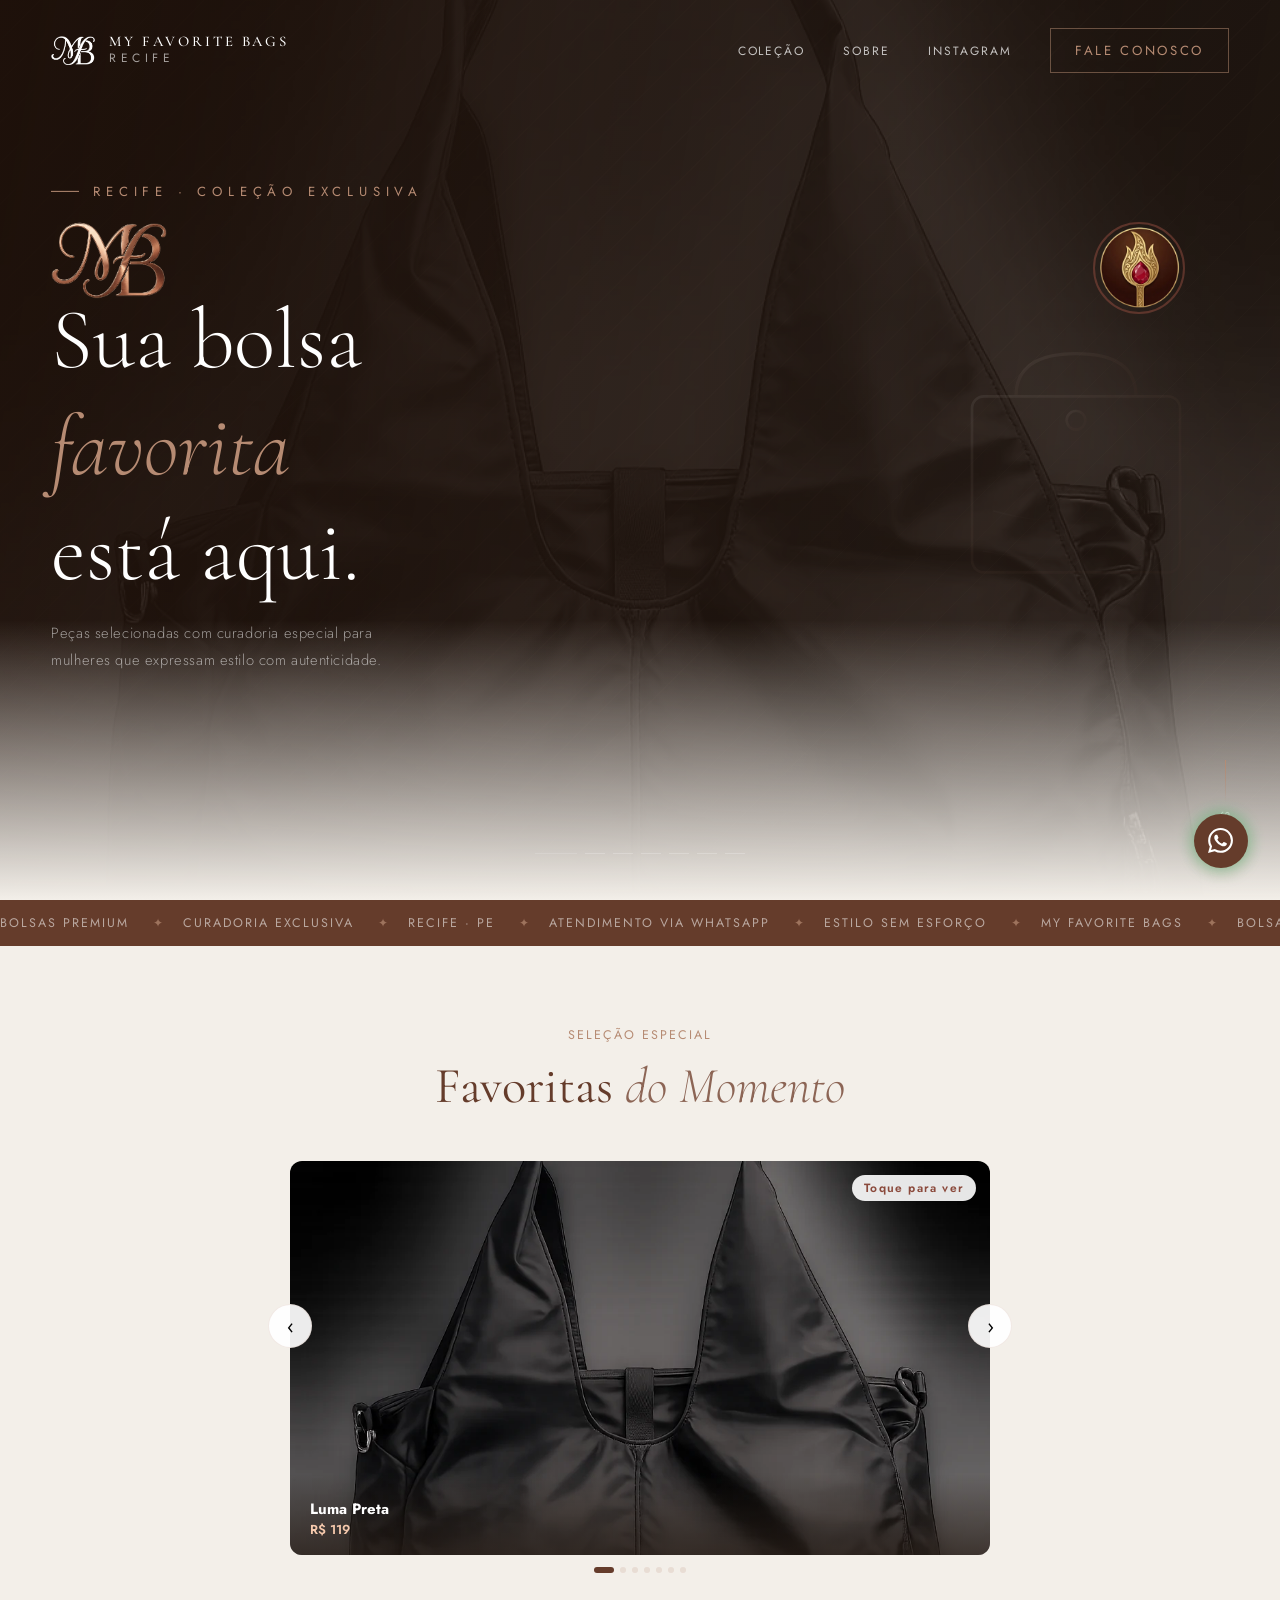
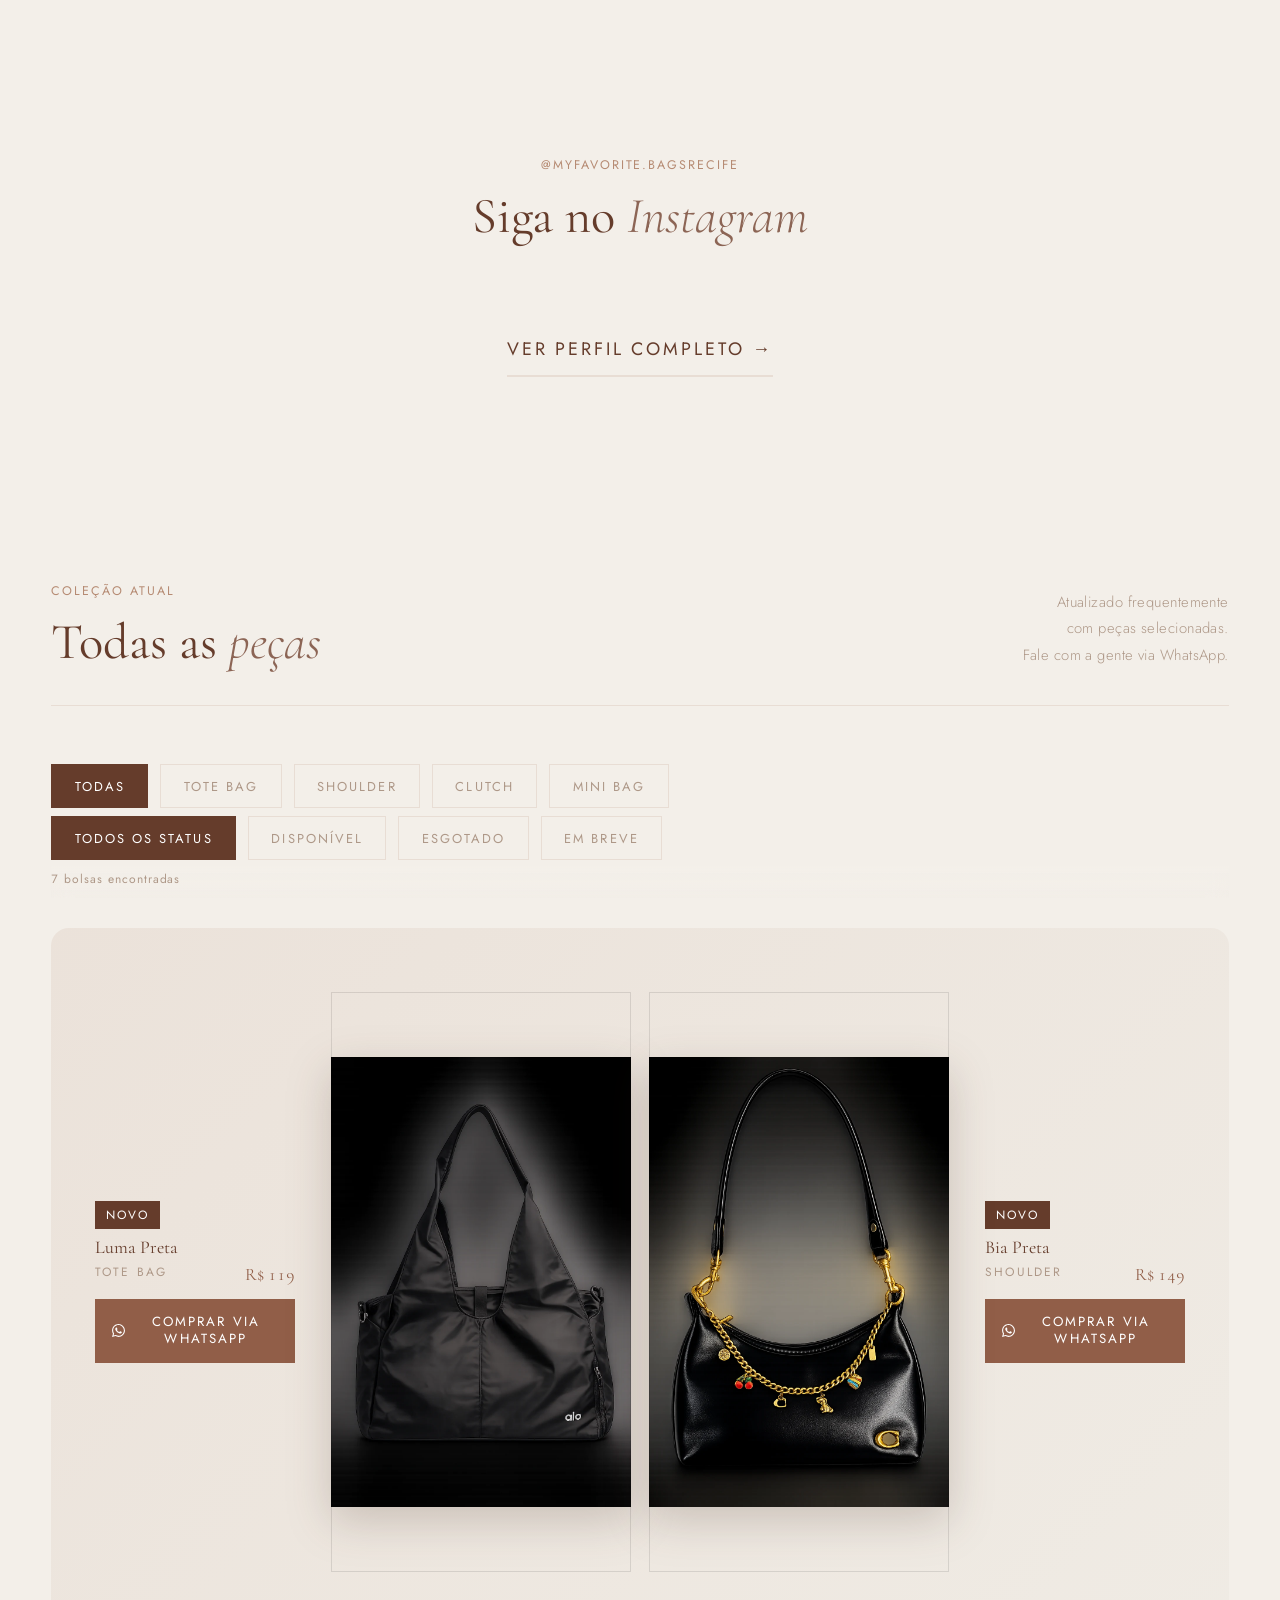
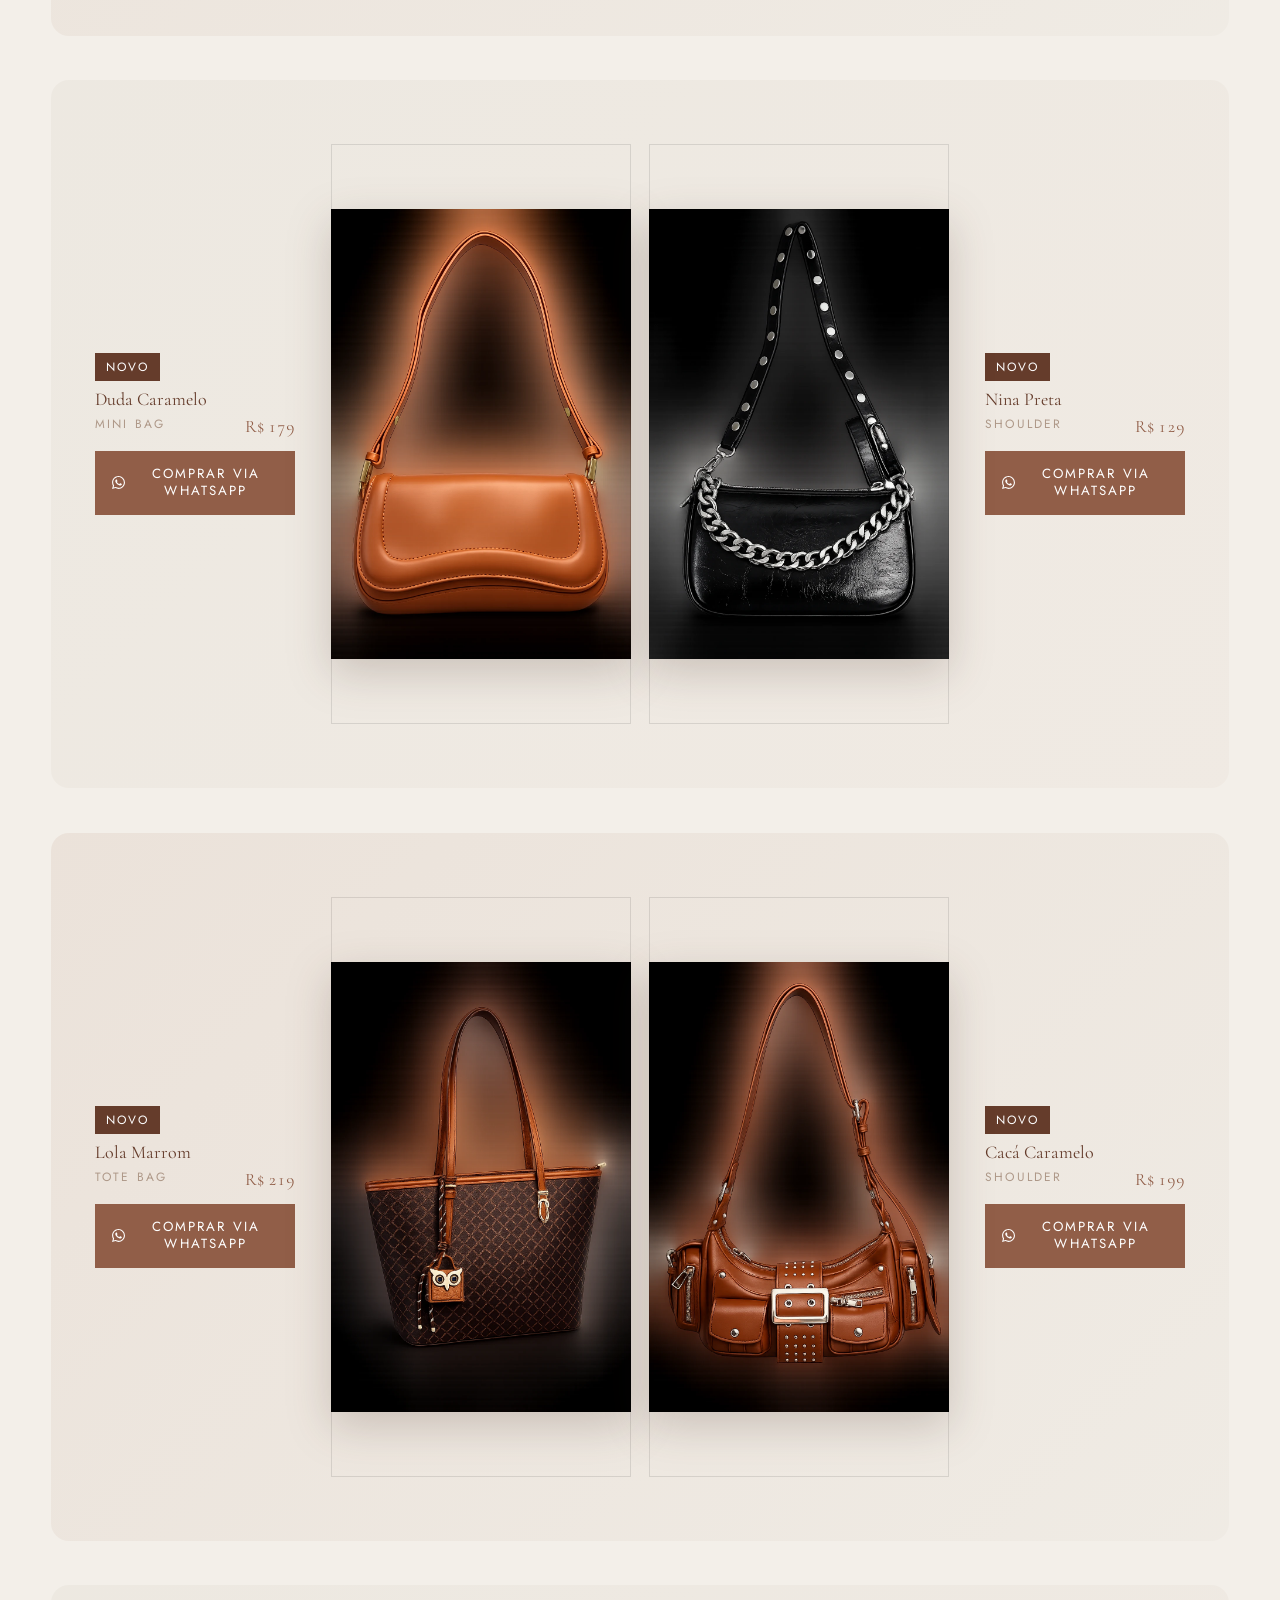
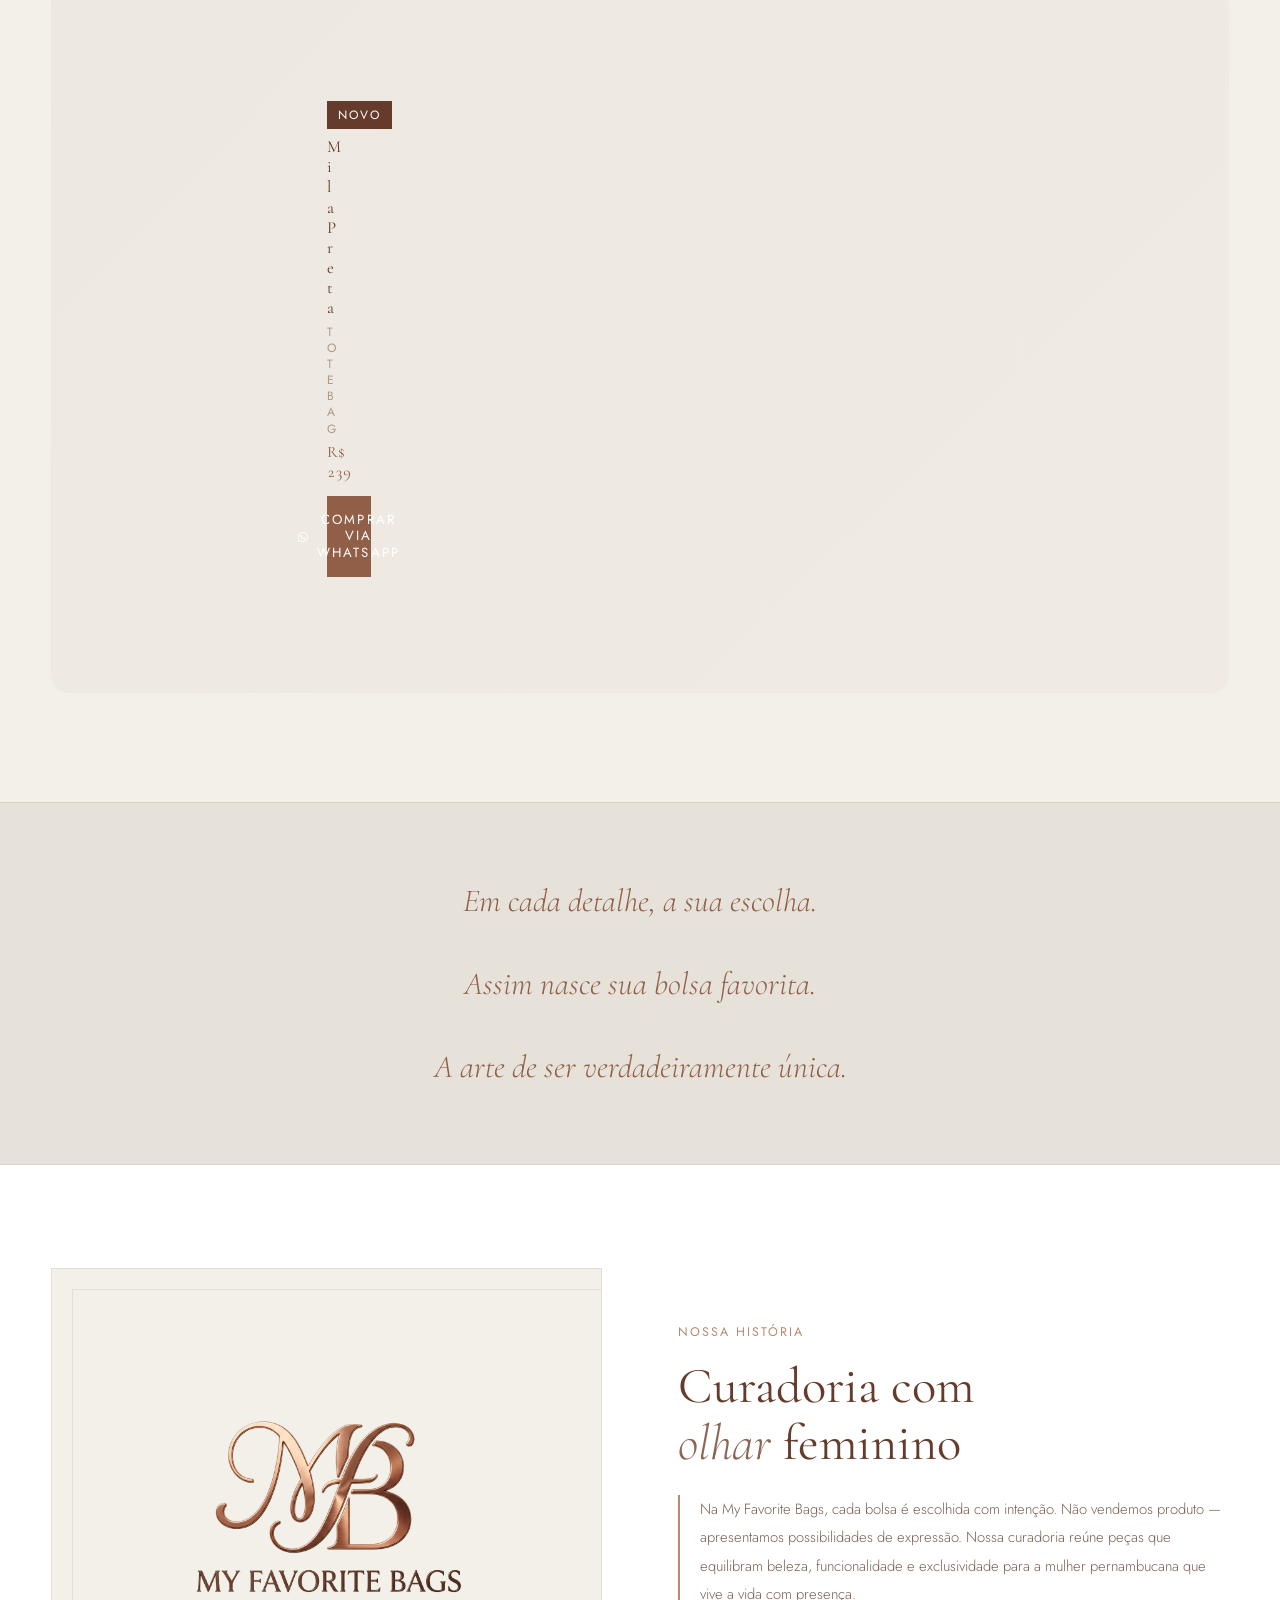
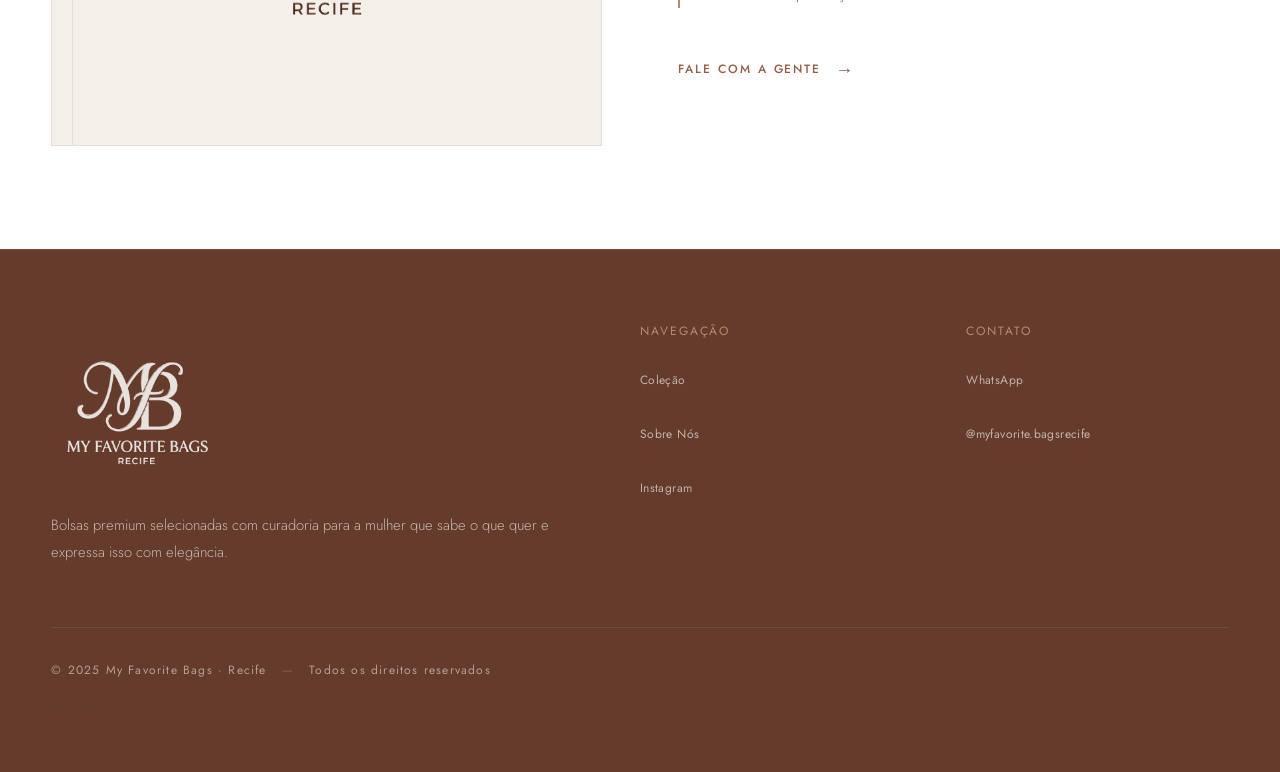
==== looks.html @ 76b09db7 "update" ====
<!DOCTYPE html>
<html lang="pt-BR" class="no-js">
<head>
<script>document.documentElement.classList.replace('no-js','js');setTimeout(()=>{if(!document.documentElement.classList.contains('reveal-ready'))document.querySelectorAll('.reveal').forEach(el=>el.classList.add('vis'));},2500);</script>
<meta charset="UTF-8">
<meta name="viewport" content="width=device-width, initial-scale=1.0">
<title>My Favorite Looks — Recife</title>
<meta name="description" content="Acessórios selecionados para compor o seu look. Recife, PE.">
<script>
  // Bloqueio/visibilidade controlado pelo painel central do My Favorite Bags (localStorage compartilhado)
  // ?preview=1 permite que o admin edite/visualize a página mesmo bloqueada, sem publicar.
  const _isPreview = new URLSearchParams(location.search).get('preview') === '1';
  // Padrão: visível (só bloqueia se o admin marcar explicitamente como "locked")
  if (!_isPreview && (localStorage.getItem('mfb_looks_state') || 'locked') === 'locked') {
    location.replace('index.html');
  }
</script>
<link rel="preconnect" href="https://fonts.googleapis.com">
<link href="https://fonts.googleapis.com/css2?family=Cormorant+Garamond:ital,wght@0,300;0,400;0,500;0,600;1,300;1,400;1,500&family=Jost:wght@300;400;500;600&display=swap" rel="stylesheet">
<link rel="stylesheet" href="css/cursor.css">
<link rel="stylesheet" href="css/nav.css">
<style>

/* ─── TOKENS ──────────────────────────────────────────────────────────────── */
:root {
  --rose:        #9C7A34;
  --rose-dark:   #7E5F27;
  --rose-deep:   #262626;
  --bg:          #FAF7F1;
  --wa-bg: #653C2B;
  --wa-shadow-rgb: 101,60,43;
  --bg2:         #DCDAD3;
  --csel-bg:     #F0E7D6; /* bege claro usado no dropdown customizado (popup e caixa fechada) */
  --white:       #FFFFFF;
  --text:        #262626;   /* headings */
  --text-mid:    #4A453E;   /* subheadings */
  --text-body:   #4A453E;   /* body */
  --text-muted:  #8C8B85;   /* captions */
  --silver:      #8C8B85;   /* secondary metallic accent */
  --line:        rgba(140,139,133,.32);
  --ease:        cubic-bezier(.4,0,.2,1);

  /* Cores dos modais do admin (compartilhados via js/catalog-admin.js) */
  --modal-backdrop-rgb: 38,38,38;
  --modal-title: var(--text);
  --modal-muted: var(--text-muted);
  --modal-error: #7A1E1E;

  /* Cores do nav (compartilhado via css/nav.css) — hero claro no topo */
  --nav-idle-text:       var(--text);
  --nav-idle-text-sub:   var(--text-muted);
  --nav-idle-link:       var(--text-muted);
  --nav-idle-link-hover: var(--text);
  --nav-cta-border:      rgba(156,122,52,.5);
  --nav-idle-bg:         rgba(250,247,241,.92);
  --nav-idle-blur:       blur(12px);
  --nav-idle-border:     transparent;
  --nav-scrolled-bg:     rgba(250,247,241,.95);
}

/* ─── RESET ───────────────────────────────────────────────────────────────── */
*, *::before, *::after { margin:0; padding:0; box-sizing:border-box; }
html { scroll-behavior:smooth; -webkit-text-size-adjust:100%; }
body { font-family:'Jost',sans-serif; background:var(--bg); color:var(--text-body); overflow-x:hidden; }
a { text-decoration:none; color:inherit; }
button { font-family:'Jost',sans-serif; }

/* ─── HERO ─────────────────────────────────────────────────────────────────── */
.hero {
  position:relative; height:100vh; min-height:600px;
  overflow:hidden;
  background:var(--bg);
}
/* Slides */
.hero-slide {
  position:absolute; inset:0; opacity:0;
  transition:opacity 1.8s var(--ease);
  will-change:opacity;
}
.hero-slide.active { opacity:1; }

/* Clean light warm tones — no heavy gradients */
.hs1 { background:linear-gradient(160deg, #FAF7F1 0%, #DCDAD3 100%); }
.hs2 { background:linear-gradient(160deg, #F3F0E9 0%, #DCDAD3 100%); }
.hs3 { background:linear-gradient(160deg, #FAF7F1 0%, #EDEAE1 100%); }
.hs4 { background:linear-gradient(160deg, #F3F0E9 0%, #DCDAD3 100%); }

/* Subtle texture — thin diagonal lines, very low opacity */
.hs-tex {
  position:absolute; inset:0;
  background-image:repeating-linear-gradient(
    135deg,
    transparent 0px, transparent 28px,
    rgba(156,122,52,.05) 28px, rgba(156,122,52,.05) 29px
  );
}

.hero-veil {
  position:absolute; inset:0;
  background:linear-gradient(100deg,
    rgba(247,241,232,.85) 0%,
    rgba(247,241,232,.5) 45%,
    rgba(247,241,232,.08) 100%);
}
.hero-fade-bottom {
  position:absolute; bottom:0; left:0; right:0; height:280px;
  background:linear-gradient(to top, var(--bg), transparent);
  pointer-events:none;
}

/* Right decorative bag silhouette */
.hero-deco {
  position:absolute; right:5%; top:50%; transform:translateY(-50%);
  width:280px; height:320px; opacity:.08;
  pointer-events:none;
}

/* ─── MY FAVORITE MATCH — botão flutuante animado e arrastável ────────── */
@keyframes matchFloat {
  0%, 18%, 42%, 100% { transform:translateY(0) rotate(0) scale(1); }
  22% { transform:translateY(-3px) rotate(-1.2deg) scale(1.025); }
  26% { transform:translateY(0) rotate(1deg) scale(1.01); }
  30% { transform:translateY(-2px) rotate(0) scale(1.018); }
}
@keyframes matchGlow {
  0%, 100% { filter:drop-shadow(0 8px 20px rgba(156,122,52,.28)); }
  50%      { filter:drop-shadow(0 12px 24px rgba(156,122,52,.36)); }
}
@keyframes matchEnter {
  from { opacity:0; }
  to   { opacity:1; }
}
@keyframes matchShine {
  0%, 88.24% { transform:translateX(-160%) rotate(18deg); opacity:0; }
  94.12% { opacity:.42; }
  100% { transform:translateX(165%) rotate(18deg); opacity:0; }
}
@keyframes matchRadarPing {
  0%   { transform:scale(1); opacity:.55; }
  70%  { transform:scale(1.55); opacity:0; }
  100% { transform:scale(1.55); opacity:0; }
}
@keyframes matchOpacityPulse {
  0%, 80%, 100% { opacity:1; }
  90% { opacity:.55; }
}
@keyframes matchGoldGlow {
  0%, 76.92%, 100% { box-shadow:0 0 0 0 rgba(212,175,55,0); }
  88.46% { box-shadow:0 0 28px 10px rgba(212,175,55,.65); }
}
#matchHeroBtn {
  position:absolute; z-index:6;
  width:92px; height:92px;
  display:flex; align-items:center; justify-content:center;
  cursor:grab; text-decoration:none;
  touch-action:none;
  border-radius:50%;
  opacity:0;
  animation:matchEnter .7s .45s ease forwards;
  transition:transform .3s var(--ease, ease);
}
#matchHeroBtn::before {
  content:'';
  position:absolute; inset:0;
  border-radius:50%;
  border:2px solid rgba(156,122,52,.55);
  pointer-events:none;
  animation:matchRadarPing 2.6s 1.1s ease-out infinite;
}
#matchHeroBtn.dragging { cursor:grabbing; animation:none; transition:none; opacity:1; }
/* Ao soltar, volta pra posição original suavemente (não de forma instantânea) */
#matchHeroBtn.snapping { transition:left .45s cubic-bezier(.22,.68,0,1.2), top .45s cubic-bezier(.22,.68,0,1.2); }
/* Depois que a animação de entrada já rodou uma vez, o botão fica
   marcado como "entered" — assim, ao soltar de um arraste, ele não
   reinicia o fade-in (que reaparecia toda vez que soltava o toque). */
#matchHeroBtn.entered { opacity:1; animation:none; }
#matchHeroBtn.dragging::before { animation:none; opacity:0; }
#matchHeroBtn.dragging .mhb-visual { animation:none; box-shadow:none; }
#matchHeroBtn:hover { transform:scale(1.06); }
.mhb-visual {
  position:absolute; inset:0;
  border-radius:50%;
  overflow:hidden;
  display:flex; align-items:center; justify-content:center;
  animation:matchGoldGlow 13s 1.1s ease-in-out infinite;
}
.mhb-visual::after {
  content:'';
  position:absolute;
  top:-18%; bottom:-18%; left:0;
  width:34%;
  background:linear-gradient(90deg, transparent, rgba(255,255,255,.58), transparent);
  pointer-events:none;
  transform:translateX(-160%) rotate(18deg);
  animation:matchShine 17s 2.4s ease-in-out infinite;
}
#matchHeroBtn.dragging .mhb-visual::after { animation:none; opacity:0; }
#matchHeroBtn img {
  width:100%; height:100%; object-fit:contain; display:block;
  pointer-events:none; -webkit-user-drag:none;
  animation:matchFloat 10.5s 1.2s ease-in-out infinite, matchGlow 7.8s ease-in-out infinite, matchOpacityPulse 15s 2.2s ease-in-out infinite;
}
#matchHeroBtn.dragging img { animation-play-state:paused; }
#matchHeroBtn .mhb-tip {
  position:absolute; top:100%; left:50%; transform:translateX(-50%);
  margin-top:8px; white-space:nowrap;
  font-family:'Jost',sans-serif; font-size:12px; letter-spacing:.14em; text-transform:uppercase;
  color:#fff; background:rgba(32,29,26,.75); padding:6px 14px; border-radius:999px;
  opacity:0; pointer-events:none; transition:opacity .3s;
}
#matchHeroBtn:hover .mhb-tip { opacity:1; }
@media(max-width:768px) {
  #matchHeroBtn { width:68px; height:68px; }
}

/* Content */
.hero-content {
  position:absolute; left:7%; top:50%; transform:translateY(-50%);
  max-width:560px;
}
.hero-eyebrow {
  display:flex; align-items:center; gap:14px;
  font-size:12px; letter-spacing:.16em; text-transform:uppercase;
  color:var(--silver); margin-bottom:20px;
  opacity:0; animation:fadeUp 1s .2s var(--ease) forwards;
}
.hero-eyebrow::before {
  content:''; display:inline-block;
  width:28px; height:1px; background:var(--silver);
}
/* Inline logo in hero */
.hero-logo {
  width:80px; height:80px; margin-bottom:18px;
  opacity:0; animation:fadeUp 1s .35s var(--ease) forwards;
}
.hero-title {
  font-family:'Cormorant Garamond',serif;
  font-size:clamp(52px,6.2vw,86px);
  font-weight:300; line-height:.96;
  color:var(--rose-deep); margin-bottom:24px;
  opacity:0; animation:fadeUp 1s .5s var(--ease) forwards;
  background:linear-gradient(120deg, var(--rose-deep) 0%, var(--text-mid) 40%, var(--rose-dark) 72%, var(--rose) 100%);
  -webkit-background-clip:text; background-clip:text; -webkit-text-fill-color:transparent;
  text-shadow:0 1px 18px rgba(156,122,52,.14);
}
.hero-title em {
  font-style:italic; display:block; margin:0; line-height:1.1; padding:16px 0;
  background:linear-gradient(120deg, var(--rose-dark) 0%, var(--rose) 55%, #E8CA8C 100%);
  -webkit-background-clip:text; background-clip:text; -webkit-text-fill-color:transparent; color:var(--rose);
  text-shadow:0 1px 22px rgba(156,122,52,.22);
}
@supports not (-webkit-background-clip:text) {
  .hero-title { color:var(--rose-deep); background:none; }
  .hero-title em { color:var(--rose); background:none; }
}
.hero-sub {
  font-size:13px; letter-spacing:.04em; line-height:1.85;
  color:var(--text-mid); font-weight:300;
  margin-bottom:44px; max-width:360px;
  opacity:0; animation:fadeUp 1s .7s var(--ease) forwards;
}
.hero-btn {
  display:inline-flex; align-items:center; gap:16px;
  font-size:12px; letter-spacing:.16em; text-transform:uppercase;
  color:var(--rose-deep); opacity:0; animation:fadeUp 1s .9s var(--ease) forwards;
  transition:color .3s;
}
.hero-btn:hover { color:var(--rose); }
.hero-btn-line {
  width:40px; height:1px; background:var(--rose);
  transition:width .4s var(--ease);
}
.hero-btn:hover .hero-btn-line { width:68px; }

/* Indicators */
.h-dots {
  position:absolute; bottom:46px; left:50%; transform:translateX(-50%);
  display:flex; gap:8px; z-index:10;
}
.h-dot {
  width:20px; height:1.5px;
  background:rgba(32,29,26,.2); cursor:pointer;
  transition:width .4s, background .4s; position:relative; overflow:hidden;
}
.h-dot.on { width:42px; background:rgba(32,29,26,.14); }
.h-dot.on::after {
  content:''; position:absolute; left:0; top:0;
  height:1.5px; background:var(--rose);
  animation:prog 5s linear;
}
@keyframes prog { from{width:0} to{width:100%} }

/* Scroll hint */
.h-scroll {
  position:absolute; right:46px; bottom:36px;
  display:flex; flex-direction:column; align-items:center; gap:9px;
  opacity:0; animation:fadeIn 1s 1.8s forwards;
}
.h-scroll-txt {
  font-size:12px; letter-spacing:.16em; text-transform:uppercase;
  color:rgba(32,29,26,.35); writing-mode:vertical-rl;
}
.h-scroll-line {
  width:1px; height:42px;
  background:linear-gradient(to bottom, var(--rose), transparent);
  animation:sp 2.4s ease-in-out infinite;
}
@keyframes sp { 0%,100%{opacity:1;transform:scaleY(1)} 50%{opacity:.3;transform:scaleY(.5)} }

/* ─── MARQUEE ─────────────────────────────────────────────────────────────── */
.marquee-strip { background:var(--bg2); padding:14px 0; overflow:hidden; border-top:1px solid var(--line); border-bottom:1px solid var(--line); }
.m-track { display:flex; white-space:nowrap; animation:mq 26s linear infinite; }
.m-item {
  font-size:12px; letter-spacing:.16em; text-transform:uppercase;
  color:var(--text-mid); flex-shrink:0;
}
.m-sep { color:var(--silver); opacity:.7; margin:0 18px; display:inline-block; }
@keyframes mq { from{transform:translateX(0)} to{transform:translateX(-50%)} }

/* ─── SHARED SECTION TOKENS ───────────────────────────────────────────────── */
.eyebrow {
  font-size:12px; letter-spacing:.16em; text-transform:uppercase;
  color:var(--silver); font-weight:400; margin-bottom:14px;
}
.section-title {
  font-family:'Cormorant Garamond',serif;
  font-size:clamp(32px,3.6vw,50px);
  font-weight:400; line-height:1.1; color:var(--text);
}
.section-title em { font-style:italic; color:var(--text-mid); font-weight:300; }

/* ─── CATALOG ─────────────────────────────────────────────────────────────── */
.catalog {
  padding:112px 7% 120px;
  background:var(--bg);
}
.cat-head {
  display:flex; align-items:flex-end; justify-content:space-between;
  padding-bottom:36px; margin-bottom:52px;
  border-bottom:1px solid var(--line);
}
.cat-desc {
  font-size:15px; color:var(--text-muted); font-weight:300;
  letter-spacing:.02em; line-height:1.82; max-width:260px; text-align:right;
}

/* Filters */
.filters { display:flex; gap:8px; margin-bottom:56px; flex-wrap:wrap; }
.fpill {
  font-size:13px; letter-spacing:.14em; text-transform:uppercase;
  padding:9px 22px; background:transparent; cursor:pointer;
  color:var(--text-muted); border:1px solid var(--line);
  transition:background-color .3s, border-color .3s, color .3s, box-shadow .3s, scale .15s; font-family:'Jost',sans-serif; font-weight:400;
}
.fpill:hover { border-color:var(--rose-dark); color:var(--text); }
.fpill.on { background:var(--rose-dark); color:#fff; border-color:var(--rose-dark); }

/* Grid */
.pgrid { display:grid; grid-template-columns:repeat(3,1fr); gap:48px 32px; }

/* Card */
.pcard { position:relative; }

.pcard-img {
  position:relative; aspect-ratio:3/4; overflow:hidden;
  background:var(--bg2); margin-bottom:20px;
  border:1px solid var(--line);
  transition:border-color .35s;
}
.pcard:not(.out):hover .pcard-img { border-color:var(--rose); }

.pcard-visual {
  width:100%; height:100%;
  display:flex; align-items:center; justify-content:center;
  transition:transform .75s var(--ease);
  position:relative;
}
.pcard:not(.out):hover .pcard-visual { transform:scale(1.03); }

/* Sold-out */
.sold-ov {
  position:absolute; inset:0;
  background:rgba(247,241,232,.78);
  display:flex; align-items:center; justify-content:center;
  pointer-events:none;
}
.sold-badge {
  font-size:12px; letter-spacing:.2em; text-transform:uppercase;
  color:var(--text-muted); border:1px solid var(--text-muted);
  padding:7px 18px; background:var(--white);
}

/* Slide-up action */
.pcard-action {
  position:absolute; bottom:0; left:0; right:0;
  padding:20px;
  background:linear-gradient(to top, rgba(96,84,80,.85), transparent);
  transform:translateY(101%);
  transition:transform .5s var(--ease);
  display:flex; justify-content:center;
}
.pcard:not(.out):hover .pcard-action { transform:translateY(0); }
.slide-btn {
  font-size:13px; letter-spacing:.16em; text-transform:uppercase;
  color:#fff; background:transparent;
  border:1px solid rgba(255,255,255,.45);
  padding:9px 22px; cursor:pointer;
  transition:background .3s, border-color .3s;
  font-family:'Jost',sans-serif; display:inline-block;
}
.slide-btn:hover { background:var(--rose-dark); border-color:var(--rose-dark); }

/* New badge */
.new-b {
  position:absolute; top:14px; left:14px;
  font-size:12px; letter-spacing:.16em; text-transform:uppercase;
  background:var(--rose-deep); color:#fff; padding:6px 12px;
}
/* Versão do badge "Novo" acima do nome do item (não mais sobre a foto) */
.new-b-inline {
  position:static; display:inline-block; margin-bottom:8px;
}
.promo-b {
  position:absolute; top:14px; right:14px;
  font-size:12px; font-weight:700; letter-spacing:.03em;
  font-family:'Jost',sans-serif;
  background:#B5544A; color:#fff; padding:5px 10px; border-radius:3px;
}

/* Info */
.pname {
  font-family:'Cormorant Garamond',serif;
  font-size:20px; font-weight:400; color:var(--text); margin-bottom:5px;
  transition:color .3s;
}
.pcard:not(.out):hover .pname { color:var(--rose-deep); }
.pmeta { display:flex; align-items:center; justify-content:space-between; margin-bottom:14px; }
.pcat {
  font-size:12px; letter-spacing:.16em; text-transform:uppercase; color:var(--text-muted);
}
.pprice {
  font-family:'Cormorant Garamond',serif;
  font-size:18px; color:var(--rose-dark); font-weight:400;
}
.out .pname  { color:var(--text-muted); }
.out .pprice { color:var(--text-muted); }

/* WhatsApp button — PRIMARY */
.pwa {
  display:flex; align-items:center; justify-content:center; gap:9px;
  font-size:13px; letter-spacing:.12em; text-transform:uppercase;
  background:var(--rose-dark); color:#fff; border:1px solid var(--rose-dark);
  padding:13px 16px; cursor:pointer; font-family:'Jost',sans-serif;
  font-weight:400; transition:background .3s, border-color .3s;
}
.pwa:hover { background:var(--rose-dark); border-color:var(--rose-dark); }
.pwa svg { flex-shrink:0; }

/* ─── DUPLAS DE PRODUTOS — peça flutuante + fundo alternado por par ─────────── */
.pgrid { display:flex; flex-direction:column; gap:6px; }
.prow {
  display:grid; grid-template-columns:1fr 1fr; gap:28px 18px;
  padding:36px 22px; border-radius:18px; margin-bottom:6px;
  transition:background .4s;
}
.prow-a { background:linear-gradient(135deg, rgba(156,122,52,.13) 0%, rgba(220,218,211,.3) 100%); }
.prow-b { background:linear-gradient(135deg, rgba(220,218,211,.5) 0%, rgba(156,122,52,.05) 100%); }

.pcard { display:flex; flex-direction:column; }
.pcard-info { min-width:0; }

/* Item flutuante sem moldura/fundo — só a peça (já sem fundo, via remove.bg).
   Nada de "quadrado invisível" atrás: sem aspect-ratio fixo, sem overflow
   cortando nada — só a imagem, com uma sombra suave pra dar profundidade
   (igual às flores do outro site). */
.pcard-float .pcard-img {
  background:transparent !important; border:none !important;
  aspect-ratio:auto !important; overflow:visible !important;
  height:580px; display:flex; align-items:center; justify-content:center;
}
.pcard-float .pcard-visual { overflow:visible !important; }
.pcard-float .bag-photo {
  object-fit:contain !important; width:auto !important; max-width:100%; height:100%;
  filter:drop-shadow(0 14px 22px rgba(59,37,26,.20));
}
@media(max-width:900px){ .pcard-float .pcard-img { height:480px; } }
/* Itens flutuantes: só a foto, sem badge "novo" nem painel "ver detalhes" (clicar na foto já abre o modal) */
.pcard-float .new-b, .pcard-float .pcard-action { display:none !important; }

.pcard-float { position:relative; cursor:grab; user-select:none; touch-action:pan-y; }
/* Puxador de arraste no mobile: uma região pequena na base da imagem —
   só tocando ali (não em qualquer parte da foto) é que o item se move,
   igual ao botão do My Favorite Match. No desktop (mouse) não aparece,
   porque lá dá pra arrastar segurando em qualquer parte do item. */
.pcard-float .drag-handle {
  position:absolute; left:50%; bottom:10px; transform:translateX(-50%);
  width:52px; height:52px; z-index:4;
  background:url('webp/drag-fingerprint.png') center/contain no-repeat;
  opacity:.3;
  touch-action:none;
}
@media (hover:hover) and (pointer:fine) {
  .pcard-float .drag-handle { display:none; }
}
.pcard-float.dragging { cursor:grabbing; z-index:5; }
/* Ao soltar, volta pra posição original com uma animação de mola suave */
.pcard-float.snapping { transition:transform .45s cubic-bezier(.22,.68,0,1.2); }
.pcard-float:not(.dragging) .pcard-img { transition:transform .55s var(--ease); }
.pcard-float.dragging .pcard-img { transition:none; }

@media (prefers-reduced-motion:no-preference) {
  .pcard-float:not(.dragging) .pcard-img { animation:pieceFloat 5.5s ease-in-out infinite; }
  .prow > .pcard:nth-child(2) .pcard-float:not(.dragging) .pcard-img { animation-delay:-2.75s; }
  .pcard-visual > img, .pcard-visual > svg { animation:itemShake 10s ease-in-out infinite; animation-delay:var(--shake-delay, 0s); }
}
@keyframes pieceFloat {
  0%, 100% { transform:translateY(0); }
  50%      { transform:translateY(-14px); }
}
@media (hover:hover) and (pointer:fine) {
  .pcard-float:hover:not(.dragging) .pcard-visual > img,
  .pcard-float:hover:not(.dragging) .pcard-visual > svg { animation:itemHoverShake .6s ease !important; }
}
@keyframes itemHoverShake {
  0% { transform:rotate(0deg); }
  20% { transform:rotate(-8deg); }
  40% { transform:rotate(6deg); }
  60% { transform:rotate(-4deg); }
  80% { transform:rotate(2deg); }
  100% { transform:rotate(0deg); }
}
@keyframes itemShake {
  0%, 90%, 100% { transform:rotate(0deg); }
  91% { transform:rotate(-4deg); }
  92% { transform:rotate(4deg); }
  93% { transform:rotate(-3deg); }
  94% { transform:rotate(3deg); }
  95% { transform:rotate(-1.5deg); }
  96%, 100% { transform:rotate(0deg); }
}

/* Desktop: cards grandes, peça flutuante ao lado da descrição fixa.
   Item da coluna esquerda: descrição à ESQUERDA (row-reverse).
   Item da coluna direita: descrição à DIREITA (row normal). */
@media (min-width:901px) {
  .prow { padding:64px 44px; }
  .pcard { flex-direction:row; align-items:center; gap:36px; }
  .prow > .pcard:nth-child(1) { flex-direction:row-reverse; }
  .pcard-float { flex:0 0 56%; }
  .pcard-img { aspect-ratio:1/1; margin-bottom:0; }
  .pcard-info { flex:1 1 auto; }
}

/* Mobile/tablet: peça flutuante em cima, descrição embaixo (como já era).
   align-items:end alinha as duas colunas da dupla pela base (o botão de
   comprar fica sempre na mesma linha, mesmo com fotos de tamanhos diferentes) */
@media (max-width:900px) {
  .pcard-float { width:100%; }
  .prow { align-items:end; }
}

/* ─── STATS STRIP ─────────────────────────────────────────────────────────── */
.stats {
  background: var(--bg2);
  padding: 56px 6%;
  display: flex;
  flex-direction: column;
  align-items: center;
  gap: 0;
  border-top: 1px solid var(--line);
  border-bottom: 1px solid var(--line);
  overflow-x: hidden;
}
.stat {
  text-align: center;
  padding: 16px 0;
  border-right: none;
  width: 100%;
}
.stat:last-child {
  border-right: none;
}
.stat-n {
  font-family: 'Cormorant Garamond', serif;
  font-size: clamp(14px, 4.6vw, 32px);
  font-weight: 300;
  font-style: italic;
  color: var(--rose-dark);
  line-height: 1.6;
  margin-bottom: 0;
  white-space: nowrap;
  max-width: 100%;
}

/* ─── ABOUT ───────────────────────────────────────────────────────────────── */
.about {
  padding:112px 7%;
  display:grid; grid-template-columns:1fr 1fr; gap:96px; align-items:center;
  background:var(--white);
}
.about-visual {
  position:relative; height:520px;
  background:var(--bg); border:1px solid var(--line);
  display:flex; align-items:center; justify-content:center;
  overflow:hidden;
}
/* Offset decorative border */
.about-visual::before {
  content:''; position:absolute;
  top:20px; left:20px; right:-20px; bottom:-20px;
  border:1px solid var(--line); pointer-events:none;
}
.about-logo-big { width:200px; height:200px; opacity:.75; }
.about-deco-line {
  position:absolute; bottom:28px; left:28px; right:28px;
  height:1px; background:var(--line);
}
.about-deco-line::after {
  content:''; position:absolute; left:0; top:0;
  width:40%; height:1px; background:var(--silver);
}

.about-eyebrow { font-size:12px; letter-spacing:.3em; text-transform:uppercase; color:var(--silver); margin-bottom:16px; }
.about-title {
  font-family:'Cormorant Garamond',serif;
  font-size:clamp(34px,3.4vw,48px); font-weight:400;
  color:var(--text); line-height:1.14; margin-bottom:24px;
}
.about-title em { font-style:italic; color:var(--text-mid); font-weight:300; }
.about-body {
  font-size:15px; color:var(--text-body); line-height:1.9;
  font-weight:300; margin-bottom:40px;
  border-left:2px solid var(--rose); padding-left:20px;
}
.about-cta {
  display:inline-flex; align-items:center; gap:14px;
  font-size:13px; letter-spacing:.16em; text-transform:uppercase;
  color:var(--rose-dark); font-weight:500;
  transition:gap .4s, color .3s;
}
.about-cta:hover { gap:22px; color:var(--rose-deep); }
.about-cta-arr { font-size:18px; line-height:1; }

/* ─── INSTAGRAM ───────────────────────────────────────────────────────────── */
.insta {
  padding:112px 7%; background:var(--bg);
  text-align:center;
}
.insta-head { margin-bottom:56px; }
.insta-grid {
  display:grid; grid-template-columns:repeat(5,1fr);
  gap:3px; margin-bottom:48px;
}
.ithumb {
  aspect-ratio:1; background:var(--bg2); overflow:hidden;
  position:relative; cursor:pointer;
  border:1px solid var(--line);
}
.ithumb::after {
  content:''; position:absolute; inset:0;
  background:rgba(96,84,80,0); transition:background .4s;
}
.ithumb:hover::after { background:rgba(96,84,80,.32); }
.ithumb-ico {
  position:absolute; inset:0;
  display:flex; align-items:center; justify-content:center; opacity:.22;
}
.insta-link {
  display:inline-flex; align-items:center; gap:11px;
  font-size:13px; letter-spacing:.16em; text-transform:uppercase;
  color:var(--text); border-bottom:1px solid var(--line); padding-bottom:4px;
  transition:color .3s, border-color .3s, gap .4s;
}
.insta-link:hover { color:var(--rose-dark); border-color:var(--rose-dark); gap:18px; }

/* ─── FOOTER ──────────────────────────────────────────────────────────────── */
footer {
  background:var(--bg2); padding:72px 7% 40px;
  border-top:1px solid var(--line);
}
.foot-top {
  display:grid; grid-template-columns:2fr 1fr 1fr;
  gap:64px; padding-bottom:60px;
  border-bottom:1px solid var(--line);
  margin-bottom:32px;
}
.foot-logo-row { display:flex; align-items:center; gap:14px; margin-bottom:20px; }
.foot-logo-svg { width:48px; height:48px; }
.foot-brand { font-family:'Cormorant Garamond',serif; font-size:18px; font-weight:400; letter-spacing:.14em; color:var(--rose-deep); }
.foot-brand-sub { font-size:12px; letter-spacing:.2em; text-transform:uppercase; color:var(--text-mid); }
.foot-body { font-size:13px; color:var(--text-body); line-height:1.85; font-weight:300; }
.foot-col-h { font-size:12px; letter-spacing:.2em; text-transform:uppercase; color:var(--rose-dark); margin-bottom:18px; }
.foot-links { list-style:none; }
.foot-links li { margin-bottom:10px; }
.foot-links a { font-size:13px; color:var(--text-mid); transition:color .3s; letter-spacing:.03em; }
.foot-links a:hover { color:var(--rose-deep); }
.foot-bot { display:flex; align-items:center; justify-content:space-between; }
.foot-copy { font-size:12px; color:var(--text-muted); letter-spacing:.08em; }
.foot-rule { width:32px; height:1px; background:var(--rose); opacity:.6; }


/* ─── ADMIN ───────────────────────────────────────────────────────────────── */
.admin-trig {
  font-size:12px; letter-spacing:.16em; text-transform:uppercase;
  color:var(--bg2); cursor:pointer; background:none; border:none;
  font-family:'Jost',sans-serif; transition:color .3s;
}
.admin-trig:hover { color:var(--rose-dark); }

.admin-ov {
  display:none; position:fixed; inset:0; z-index:1000;
  background:rgba(32,29,26,.85);
  align-items:center; justify-content:center;
  opacity:0; transition:opacity .35s ease;
}
.admin-ov.open { display:flex; }
.admin-ov.visible { opacity:1; }
.admin-panel {
  background:var(--bg); width:900px;
  max-width:96vw; height:82vh; max-height:760px;
  display:flex; flex-direction:column;
  overflow:hidden;
  transform:translateY(18px) scale(.97);
  transition:transform .35s cubic-bezier(.22,.68,0,1.2), opacity .35s ease;
  opacity:0;
}
.admin-ov.visible .admin-panel { transform:translateY(0) scale(1); opacity:1; }
.admin-hd {
  background:var(--bg); padding:26px 38px;
  display:flex; align-items:center; justify-content:space-between;
  flex-shrink:0; border-bottom:2px solid var(--rose);
}
.admin-hd-t {
  font-family:'Cormorant Garamond',serif;
  font-size:22px; font-weight:400; color:var(--rose-deep); letter-spacing:.12em;
}
.admin-x {
  background:none; border:none; color:var(--text-muted);
  font-size:20px; cursor:pointer; transition:color .3s;
}
.admin-x:hover { color:var(--rose-deep); }
.admin-bd {
  padding:28px 38px 40px; overflow-y:auto; flex:1;
  scrollbar-width:thin; scrollbar-color:var(--rose-dark) transparent;
}
.admin-bd::-webkit-scrollbar { width:6px; }
.admin-bd::-webkit-scrollbar-track { background:transparent; }
.admin-bd::-webkit-scrollbar-thumb { background:var(--rose-dark); border-radius:10px; }
.admin-bd::-webkit-scrollbar-thumb:hover { background:var(--rose-deep); }

.admin-tabs {
  display:flex; border-bottom:1px solid var(--line);
  background:var(--bg); overflow-x:auto; flex-shrink:0;
  -ms-overflow-style:none; scrollbar-width:none;
}
.admin-tabs::-webkit-scrollbar { display:none; }
.atab {
  flex:1; text-align:center; white-space:nowrap;
  font-size:12px; letter-spacing:.14em; text-transform:uppercase;
  padding:12px 16px; background:none; border:none;
  color:var(--text-muted); cursor:pointer; font-family:'Jost',sans-serif;
  border-bottom:2px solid transparent; margin-bottom:-1px; transition:color .3s, border-color .3s, background-color .3s, scale .15s;
}
.atab.on { color:var(--text); border-bottom-color:var(--rose-dark); }

.apane { display:none; }
.apane.on { display:block; }

.frow { display:grid; grid-template-columns:1fr 1fr; gap:16px; margin-bottom:16px; }
.fg { display:flex; flex-direction:column; gap:6px; }
.fg.full { grid-column:1/-1; }
.flabel { font-size:12px; letter-spacing:.18em; text-transform:uppercase; color:var(--text-muted); }
.fi {
  font-family:'Jost',sans-serif; font-size:13px; padding:12px 14px;
  border:1px solid var(--line); background:var(--white);
  color:var(--text); outline:none; transition:border-color .3s; width:100%;
}
.fi:focus { border-color:var(--rose-dark); }
select.fi {
  appearance:none; -webkit-appearance:none; -moz-appearance:none;
  color:#7E5F27;
  background-image:url("data:image/svg+xml;utf8,<svg xmlns='http://www.w3.org/2000/svg' width='12' height='8' viewBox='0 0 12 8'><path d='M1 1l5 5 5-5' fill='none' stroke='%237E5F27' stroke-width='1.6' stroke-linecap='round' stroke-linejoin='round'/></svg>");
  background-repeat:no-repeat;
  background-position:right 10px center;
  background-size:10px 7px;
  padding-right:28px;
}
select.fi option { color:#7E5F27; background-color:#FAF7F1; }
select.fi option:checked,
select.fi option:hover { background-color:#7E5F27; color:#FAF7F1; }
.fb {
  font-family:'Jost',sans-serif; font-size:13px; letter-spacing:.16em; text-transform:uppercase;
  padding:13px 28px; background:var(--rose-dark); color:#fff;
  border:1px solid var(--rose-dark); cursor:pointer; transition:background .3s, border-color .3s;
  margin-top:8px;
}
.fb:hover { background:var(--rose-dark); border-color:var(--rose-dark); }

.alist { margin-top:24px; }
.arow {
  display:flex; align-items:center;
  padding:14px 10px; border-bottom:1px solid var(--line);
}
.arow:nth-child(even) { background:rgba(156,122,52,.07); }
.arow:nth-child(odd)  { background:rgba(247,241,232,.55); }
.arow-btns { overflow-x:auto; display:flex; align-items:center; gap:6px; flex:1; min-width:0; padding-left:6px; }
/* esconder scrollbar mas manter funcionalidade */
.arow-btns::-webkit-scrollbar { display:none; }
.arow-btns { -ms-overflow-style:none; scrollbar-width:none; }
#alist-btns-wrap::-webkit-scrollbar { display:none; }
.alist-btns::-webkit-scrollbar { display:none; }
.alist-name { transition: width .4s ease-in-out, min-width .4s ease-in-out; }

/* Checkbox customizado do cabeçalho da lista */
#alist input[type=checkbox] {
  appearance:none; -webkit-appearance:none;
  width:16px; height:16px; flex-shrink:0;
  border:1.5px solid #262626; border-radius:3px;
  background:#FAF7F1; cursor:pointer;
  transition: background .2s, border-color .2s;
}
#alist input[type=checkbox]:checked { background:#9C7A34; border-color:#9C7A34; }
.athumb {
  width:44px; height:44px; background:var(--bg2); flex-shrink:0;
  display:flex; align-items:center; justify-content:center;
  border:1px solid var(--line);
}
.aname { font-family:'Cormorant Garamond',serif; font-size:17px; color:var(--text); flex:1; }
.astatus { font-size:12px; letter-spacing:.14em; text-transform:uppercase; padding:5px 13px; }
.sa { background:rgba(37,211,102,.1); color:#1a7a3e; }
.ss { background:rgba(156,122,52,.14); color:var(--text-muted); }
.aacts { display:flex; gap:7px; }
.aabtn {
  font-size:12px; letter-spacing:.1em; text-transform:uppercase;
  padding:7px 14px; border:1px solid var(--line);
  background:transparent; color:var(--text-muted); cursor:pointer;
  font-family:'Jost',sans-serif; transition:background-color .3s, border-color .3s, color .3s, scale .15s;
}
.aabtn:hover { background:var(--rose-dark); color:#fff; border-color:var(--rose-dark); }
.aabtn.del { border-color:#b83232 !important; color:#b83232 !important; }
.aabtn.del:hover { background:#b83232 !important; color:#fff !important; border-color:#b83232 !important; }

.login-wrap {
  display:flex; flex-direction:column; gap:14px;
  max-width:340px; margin:0 auto; padding:60px 0; text-align:center;
}
.login-t {
  font-family:'Cormorant Garamond',serif; font-size:28px; font-weight:400;
  color:var(--text); letter-spacing:.1em; margin-bottom:6px;
}
.login-s { font-size:13px; color:var(--text-muted); letter-spacing:.08em; margin-bottom:24px; }
.lerr { font-size:12px; color:#7A1E1E; margin-top:8px; }

/* ─── ANIMATIONS ──────────────────────────────────────────────────────────── */
@keyframes fadeUp  { from{opacity:0;transform:translateY(24px)} to{opacity:1;transform:translateY(0)} }
@keyframes fadeIn  { from{opacity:0} to{opacity:1} }
.reveal {
  opacity:0; transform:translateY(20px);
  transition:opacity .9s var(--ease), transform .9s var(--ease);
}
.reveal.vis { opacity:1; transform:translateY(0); }
.reveal-d2 { transition-delay:.12s; }
.reveal-d3 { transition-delay:.24s; }

/* ─── RESPONSIVE ──────────────────────────────────────────────────────────── */
@media(max-width:1100px) {
  .pgrid { grid-template-columns:repeat(2,1fr); }
  .insta-grid { grid-template-columns:repeat(4,1fr); }
  .insta-grid .ithumb:last-child { display:none; }
  .about { grid-template-columns:1fr; gap:56px; }
  .about-visual { height:280px; }
  .foot-top { grid-template-columns:1fr 1fr; gap:40px; }
}
@media(max-width:768px) {
  nav {
    padding:20px 24px 100px !important;
    align-items:flex-start !important;
    border-bottom:none !important;
    background:linear-gradient(to bottom, rgba(250,247,241,.98) 0%, rgba(250,247,241,.8) 35%, rgba(250,247,241,.4) 65%, rgba(250,247,241,0) 100%) !important;
  }
  nav.s {
    padding:16px 24px 60px !important;
    align-items:flex-start !important;
    border-bottom:none !important;
    background:linear-gradient(to bottom, rgba(250,247,241,1) 0%, rgba(250,247,241,.85) 50%, rgba(250,247,241,.5) 80%, rgba(250,247,241,0) 100%) !important;
  }
  .nav-links { display:none; }
  .hero-logo { width:64px; height:64px; }
  .catalog { padding:72px 5% 80px; }
  .cat-head { flex-direction:column; align-items:flex-start; gap:14px; }
  .cat-desc { text-align:left; }
  .about { padding:72px 5%; }
  .insta { padding:72px 5%; }
  .insta-grid { grid-template-columns:repeat(3,1fr); }
  .foot-top { grid-template-columns:1fr; }
  .pgrid { gap:28px 16px; }
  body { cursor:auto; }
  .cursor,.cursor-ring,.trail-dot { display:none; }
  .h-scroll { display:none; }
  .frow { grid-template-columns:1fr; }
  .admin-bd { padding:24px 20px; }
}

/* My Favorite Bags cross-link: header pill on desktop, minimal blinking link on mobile */
.bags-btn-logo { display:block; height:20px; width:auto; object-fit:contain; }
@media(min-width:769px){
  #navBagsBtn .bags-btn-logo { display:none; }
  #navBagsBtn svg { stroke:#B8896F; }
}
@media(max-width:768px){
  #navBagsBtn {
    position:fixed !important;
    right:auto !important; margin:0 !important;
    padding:0 !important; font-size:12px !important;
    white-space:nowrap !important;
    min-width:0 !important; max-width:none !important;
    background:transparent !important; border:none !important; box-shadow:none !important;
    color:#262626 !important;
    text-align:left; z-index:210;
    animation: bagsBlink 5s ease-in-out infinite, crossBtnEnter .7s ease .2s both !important;
  }
  #navBagsBtn svg { stroke:#262626 !important; }
  #navBagsBtn .bags-btn-logo { height:16px; filter: brightness(0) opacity(.74); }
}
@keyframes crossBtnEnter {
  from { filter:opacity(0); translate:0 -16px; }
  to   { filter:opacity(1); translate:0 0; }
}
@keyframes bagsBlink {
  0%, 40%, 100% { opacity:.3; }
  70% { opacity:.7; }
}

/* ── RESPONSIVE COMPLETE ─────────────────────────────────────── */

/* Large desktop */
@media(min-width:1400px){
  nav { padding:28px 80px; }
  nav.s { padding:16px 80px; }
  .catalog { padding:112px 8% 120px; }
  .about { padding:112px 8%; }
  .insta { padding:112px 8%; }
  .foot-top { padding-bottom:60px; }
  footer { padding:72px 8% 40px; }
}

/* Tablet landscape */
@media(max-width:1100px){
  .pgrid { grid-template-columns:repeat(2,1fr); gap:32px 24px; }
  .about { grid-template-columns:1fr; gap:48px; }
  .about-visual { height:260px; }
  .foot-top { grid-template-columns:1fr 1fr; gap:40px; }
  nav { padding:20px 36px; }
  nav.s { padding:13px 36px; }
}

/* Tablet portrait */
@media(max-width:820px){
  .pgrid { grid-template-columns:repeat(2,1fr); gap:24px 16px; }
  .hero-title { font-size: clamp(42px,10vw,68px); }
  .hero-sub { font-size:12px; max-width:90%; }
  .catalog { padding:64px 5% 72px; }
  .cat-head { flex-direction:column; align-items:flex-start; gap:12px; }
  .cat-desc { text-align:left; max-width:100%; }
  .about { padding:72px 5%; }
  .insta { padding:72px 5%; }
  .insta-grid { grid-template-columns:repeat(3,1fr); }
  .insta-grid .ithumb:nth-child(4),
  .insta-grid .ithumb:nth-child(5) { display:none; }
  .foot-top { grid-template-columns:1fr; gap:32px; }
  footer { padding:56px 5% 32px; }
  .marquee-strip { padding:11px 0; }
}

/* Mobile large */
@media(max-width:600px){
  nav {
    padding:18px 20px 90px !important;
    align-items:flex-start !important;
    border-bottom:none !important;
    background:linear-gradient(to bottom, rgba(250,247,241,.98) 0%, rgba(250,247,241,.8) 35%, rgba(250,247,241,.4) 65%, rgba(250,247,241,0) 100%) !important;
  }
  nav.s {
    padding:14px 20px 55px !important;
    align-items:flex-start !important;
    border-bottom:none !important;
    background:linear-gradient(to bottom, rgba(250,247,241,1) 0%, rgba(250,247,241,.85) 50%, rgba(250,247,241,.5) 80%, rgba(250,247,241,0) 100%) !important;
  }
  .nav-links { display:none; }
  .nav-cta { font-size:12px; padding:8px 16px; }
  .nav-words-main { font-size:13px; letter-spacing:.14em; }
  
  .hero-content { left:5%; max-width:95%; }
  .hero-title { font-size:clamp(38px,11vw,60px); }
  .hero-sub { display:none; }
  .hero-btn { margin-top:8px; }
  
  .pgrid { grid-template-columns:1fr 1fr; gap:16px 10px; }
  .pname { font-size:16px; }
  .pprice { font-size:15px; }
  .pcat { font-size:12px; }
  .pwa { font-size:12px; letter-spacing:.12em; padding:10px 8px; }
  .pwa svg { display:none; }

  .filters { gap:6px; }
  .fpill { font-size:12px; padding:7px 14px; }
  
  .section-title { font-size:clamp(28px,8vw,40px); }
  .about-title { font-size:clamp(28px,8vw,40px); }
  
  .insta-grid { grid-template-columns:repeat(2,1fr); }
  .insta-grid .ithumb:nth-child(3),
  .insta-grid .ithumb:nth-child(4),
  .insta-grid .ithumb:nth-child(5) { display:none; }
  
  .admin-trig { bottom:20px; left:20px; }
  
  body { cursor:auto; }
  .cursor,.cursor-ring,.trail-dot { display:none; }
  .h-scroll { display:none; }
  
  .frow { grid-template-columns:1fr; }
  .admin-bd { padding:20px 16px; }
  .admin-panel { height:92vh; max-height:92vh; }
}

/* Mobile small */
@media(max-width:380px){
  .pgrid { grid-template-columns:1fr; }
  .hero-title { font-size:38px; }
  .nav-words-main { font-size:12px; }
  .nav-cta { display:none; }
}

/* Touch devices: disable hover effects that need mouse */
@media(hover:none){
  .pcard-action { display:none; }
  .cursor, .cursor-ring, .trail-dot { display:none; }
  body { cursor:auto; }
}


/* ── LOGO PNG transparente ───────────────────────────── */
.nav-logo-img { display:block; width:44px; height:44px; object-fit:contain; filter: brightness(0) opacity(.74); transition: filter .4s; }
nav.s .nav-logo-img { filter: brightness(0) opacity(.74); }
.hero-logo-img { display:block; width:116px; height:auto; max-height:116px; object-fit:contain; opacity:0; animation:fadeUp 1s .35s var(--ease) forwards; }
.about-logo-img { display:block; width:min(320px,72vw); height:auto; object-fit:contain; }
.foot-logo-img  { display:block; width:170px; height:auto; object-fit:contain; filter: brightness(0) opacity(.68); -webkit-mask-image:linear-gradient(180deg, rgba(0,0,0,.94) 0%, rgba(0,0,0,.78) 100%); mask-image:linear-gradient(180deg, rgba(0,0,0,.94) 0%, rgba(0,0,0,.78) 100%); }
@media(max-width:600px){
  .nav-logo-img { width:38px; height:38px; }
  .hero-logo-img { width:88px; max-height:88px; }
  .foot-logo-img { width:150px; }
}


.pcard:not(.out):hover .bag-photo { transform: scale(1.04); }
.pcard-visual { overflow:hidden; }
.pcard-float .pcard-visual { overflow:visible !important; }

/* Responsive hardening */
:root {
  --page-gutter: clamp(1rem, 4vw, 7rem);
  --section-y: clamp(4rem, 8vw, 7rem);
  --section-y-sm: clamp(3rem, 7vw, 4.5rem);
  --card-gap: clamp(1rem, 2.2vw, 2rem);
}

html, body { width:100%; max-width:100%; }
body { overflow-x:clip; }
img, svg, video, canvas { max-width:100%; height:auto; }
main, section, footer, nav, .hero, .catalog, .about, .insta, .stats { max-width:100%; }
a, button, input, select, textarea, [onclick] { touch-action:manipulation; }
a:focus-visible,
button:focus-visible,
input:focus-visible,
select:focus-visible,
textarea:focus-visible {
  outline:2px solid var(--rose);
  outline-offset:3px;
}

.hero {
  height:100svh;
  min-height:min(42rem, 100svh);
}
.hero-content {
  left:var(--page-gutter);
  width:min(100% - (var(--page-gutter) * 2), 35rem);
}
.hero-deco {
  width:clamp(11rem, 22vw, 17.5rem);
  height:auto;
  aspect-ratio:7/8;
}
.hero-eyebrow {
  font-size:clamp(0.75rem, .68rem + .18vw, .85rem);
  letter-spacing:clamp(.24em, 1.2vw, .44em);
  line-height:1.5;
  flex-wrap:wrap;
}
.hero-title {
  font-size:clamp(2.7rem, 1.7rem + 4.7vw, 5.35rem);
  line-height:1;
  text-wrap:balance;
}
.hero-title em { padding:clamp(.45rem, 1.5vw, 1rem) 0; }
.hero-sub {
  font-size:clamp(.82rem, .76rem + .2vw, .92rem);
  max-width:min(38ch, 100%);
}
.hero-btn {
  min-height:44px;
  font-size:clamp(0.8125rem, .7rem + .18vw, .88rem);
  letter-spacing:clamp(.14em, .8vw, .26em);
}
.h-dot {
  min-width:20px;
  min-height:0;
  display:flex;
  align-items:center;
}
.h-dot::before {
  content:'';
  display:block;
  width:20px;
  height:1.5px;
  background:currentColor;
  opacity:0;
}
.h-dot.on { min-width:42px; }


body .cursor,
body .trail-dot {
  background:#653C2B;
}
body .cursor {
  box-shadow:0 0 0 4px #B68B73;
}
body .cursor-ring {
  border-color:#B68B73;
}
body .cursor.h {
  background:#915E48;
  box-shadow:0 0 0 4px #B68B73;
}

.catalog, .insta { padding:var(--section-y) var(--page-gutter); }
.catalog { padding-top:calc(var(--section-y) * 0.4); }
.about { padding:var(--section-y) var(--page-gutter); gap:clamp(3rem, 6vw, 6rem); }
.cat-head {
  gap:clamp(1rem, 3vw, 2rem);
  padding-bottom:clamp(1.5rem, 3vw, 2.25rem);
  margin-bottom:clamp(2rem, 4vw, 3.25rem);
}
.section-title,
.about-title {
  font-size:clamp(2rem, 1.45rem + 2.6vw, 3.15rem);
  text-wrap:balance;
}
.cat-desc,
.about-body,
.foot-body {
  font-size:clamp(.82rem, .78rem + .18vw, .95rem);
}
.filters {
  gap:clamp(.45rem, 1.2vw, .75rem);
  margin-bottom:clamp(2rem, 4vw, 3.5rem);
}
.fpill {
  min-height:44px;
  padding:clamp(.55rem, 1.4vw, .72rem) clamp(.9rem, 2.4vw, 1.4rem);
  font-size:clamp(.8rem, .76rem + .16vw, .88rem);
  letter-spacing:clamp(.1em, .65vw, .16em);
}

.pgrid {
  container-type:inline-size;
  grid-template-columns:repeat(auto-fit, minmax(min(18rem, 100%), 1fr));
  gap:clamp(1.4rem, 3vw, 3rem) var(--card-gap);
}
.pcard { min-width:0; container-type:inline-size; }
.pname {
  font-size:clamp(1.05rem, .96rem + .5cqi, 1.28rem);
  line-height:1.2;
  overflow-wrap:break-word;
  text-wrap:balance;
}
.new-b {
  font-size:clamp(.75rem, .72rem + .15vw, .8rem);
  letter-spacing:clamp(.08em, .6vw, .16em);
}
.promo-b {
  font-size:clamp(.7rem, .68rem + .15vw, .75rem);
}
.sold-badge {
  font-size:clamp(.75rem, .72rem + .15vw, .8rem);
  letter-spacing:clamp(.08em, .6vw, .2em);
}
.slide-btn {
  font-size:clamp(.81rem, .78rem + .15vw, .88rem);
  letter-spacing:clamp(.08em, .6vw, .16em);
  padding:clamp(.5rem, 1.4vw, .72rem) clamp(1rem, 2.4vw, 1.4rem);
}
.pmeta {
  gap:.65rem;
  align-items:flex-start;
}
.pcat {
  min-width:0;
  line-height:1.35;
  overflow-wrap:anywhere;
}
.pprice {
  flex:0 0 auto;
  font-size:clamp(1rem, .94rem + .45cqi, 1.18rem);
  text-align:right;
}
.pwa,
.slide-btn,
.about-cta,
.insta-link,
.fb,
.aabtn,
.admin-trig {
  min-width:44px;
  min-height:44px;
  display:inline-flex;
  align-items:center;
  justify-content:center;
  line-height:1.25;
}
.pwa {
  width:100%;
  padding:clamp(.72rem, 2vw, .9rem) clamp(.7rem, 2vw, 1rem);
  font-size:clamp(.8rem, .76rem + .16vw, .88rem);
  letter-spacing:clamp(.08em, .65vw, .14em);
  text-align:center;
}
.stats {
  padding:clamp(2.5rem, 6vw, 3.5rem) var(--page-gutter);
}
.stat-n {
  font-size:clamp(1.1rem, .85rem + 3.4vw, 2rem);
  white-space:normal;
  text-wrap:balance;
}
.about-visual {
  min-height:clamp(15rem, 35vw, 32.5rem);
  height:auto;
  aspect-ratio:1.15/1;
}
.about-body {
  max-width:62ch;
  padding-left:clamp(.9rem, 2vw, 1.25rem);
}
.insta-link {
  max-width:100%;
  text-align:center;
  flex-wrap:wrap;
}
footer { padding:clamp(3.5rem, 6vw, 4.5rem) var(--page-gutter) clamp(2rem, 4vw, 2.5rem); }
.foot-top {
  gap:clamp(2rem, 5vw, 4rem);
  padding-bottom:clamp(2rem, 5vw, 3.75rem);
}
.foot-copy { line-height:1.7; overflow-wrap:anywhere; }
.foot-links a {
  min-height:44px;
  display:inline-flex;
  align-items:center;
}

.admin-panel {
  width:min(56.25rem, calc(100vw - 1rem));
  max-width:calc(100vw - 1rem);
  height:min(82vh, 47.5rem);
}
.admin-hd { padding:clamp(1rem, 3vw, 1.6rem) clamp(1rem, 4vw, 2.4rem); gap:1rem; }
.admin-hd-t {
  min-width:0;
  font-size:clamp(1.15rem, .95rem + 1vw, 1.38rem);
  line-height:1.2;
  overflow-wrap:anywhere;
}
.admin-x {
  min-width:44px;
  min-height:44px;
}
.admin-bd { padding:clamp(1rem, 3vw, 1.75rem) clamp(1rem, 4vw, 2.4rem) clamp(1.5rem, 4vw, 2.5rem); }
.admin-tabs { gap:0; }
.atab {
  flex:1 1 0;
  min-height:44px;
  min-width:0;
  padding:.75rem .5rem;
}
.fi { min-height:44px; font-size:1rem; }
#alist input[type=checkbox] {
  width:1.5rem;
  height:1.5rem;
  min-width:1.5rem;
}

/* Botão cíclico de status (Disponível/Esgotado/Em Breve) — largura fixa, só o texto muda */
.status-cyc-btn {
  height:auto !important;
  min-height:32px;
  width:7.25rem !important;
  padding:.35rem .4rem !important;
  display:flex;
  align-items:center;
  justify-content:center;
  text-align:center;
  white-space:nowrap;
  overflow:hidden;
  box-sizing:border-box;
  font-size:clamp(.68rem, .64rem + .2vw, .74rem) !important;
  letter-spacing:clamp(.03em, .4vw, .08em) !important;
}
@media(max-width:600px){
  .status-cyc-btn {
    width:6.6rem !important;
    font-size:clamp(.66rem, .6rem + .3vw, .72rem) !important;
    letter-spacing:clamp(.02em, .3vw, .06em) !important;
  }
  .alist-hdr-status { width:6.6rem !important; }
}

@container (max-width: 23rem) {
  .pmeta {
    flex-direction:column;
    gap:.35rem;
  }
  .pprice { text-align:left; }
}

@media(max-width:820px){
  .hero-content { width:min(90vw, 34rem); }
  .hero-title { font-size:clamp(2.45rem, 10vw, 4.25rem); }
  .hero-sub { max-width:38ch; }
  .cat-head { align-items:flex-start; }
  .cat-desc { text-align:left; max-width:42rem; }
}

@media(max-width:600px){
  :root { --page-gutter: clamp(1rem, 5vw, 1.35rem); }
  nav { align-items:center; }
  .hero-content { top:48%; max-width:none; }
  .hero-title { font-size:clamp(2.35rem, 11vw, 3.75rem); margin-bottom:1rem; }
  .hero-sub { display:block; font-size:.8rem; line-height:1.7; margin-bottom:1.35rem; max-width:31ch; }
  .hero-logo-img { width:clamp(4.8rem, 24vw, 5.5rem); }
  .catalog, .about, .insta { padding-block:var(--section-y-sm); }
  .pgrid { grid-template-columns:repeat(2, minmax(0, 1fr)); gap:1.2rem .75rem; }
  .pcard-img { margin-bottom:.8rem; }
  .pname { font-size:clamp(1rem, 4.5vw, 1.12rem); }
  .pmeta { flex-direction:column; gap:.25rem; margin-bottom:.75rem; }
  .pprice { text-align:left; }
  .pwa { min-height:44px; }
  .filters { align-items:stretch; }
  .fpill { flex:1 1 calc(50% - .5rem); }
  .about-visual::before { inset:.9rem -.9rem -.9rem .9rem; }
  .foot-bot { align-items:flex-start; gap:1rem; flex-direction:column; }
  .admin-panel { height:calc(100svh - 1rem); max-height:calc(100svh - 1rem); }
}

@media(max-width:430px){
  .nav-logo { gap:.65rem; }
  .nav-logo-img { width:2.25rem; height:2.25rem; }
  .nav-words-main { font-size:.7rem; white-space:nowrap; }
  .nav-words-sub { font-size:.55rem; }
  .nav-cta { padding-inline:.75rem; letter-spacing:.12em; }
  .hero-eyebrow::before { width:1.1rem; }
  .hero-title { font-size:clamp(2.15rem, 11vw, 3.15rem); }
  .hero-sub { max-width:28ch; }
  .section-title, .about-title { font-size:clamp(1.8rem, 8vw, 2.45rem); }
  .stats { padding-inline:1rem; }
  .stat-n { font-size:clamp(1rem, 5.2vw, 1.45rem); }
  .about-body { line-height:1.78; }
  .admin-hd { align-items:flex-start; }
}

@media(max-width:380px){
  .nav-cta { display:none; }
  .pgrid { grid-template-columns:1fr; }
  .fpill { flex-basis:100%; }
}

</style>
<link rel="stylesheet" href="css/admin-image-manager.css">
<link rel="stylesheet" href="css/interface-polish.css">
</head>
<body class="page-looks">

<!-- Cursor -->
<div class="cursor" id="cur"></div>
<div class="cursor-ring" id="ring"></div>

<!-- ═══ NAV ═══════════════════════════════════════════════════════════════════ -->
<nav id="nav">
  <a href="#" class="nav-logo">
    <img src="webp/LogoMFL_B.webp" alt="My Favorite Looks" class="nav-logo-img">
    <div class="nav-words">
      <span class="nav-words-main">My Favorite Looks</span>
      <span class="nav-words-sub">Recife</span>
    </div>
  </a>

  <div class="nav-right">
  <ul class="nav-links">
    <li><a href="#catalogo">Coleção</a></li>
    <li><a href="#sobre">Sobre</a></li>
    <li><a href="https://www.instagram.com/myfavorite.bagsrecife?igsh=MTRlOXU3cTE3cnVvaQ==" target="_blank">Instagram</a></li>
  </ul>
  <a href="index.html" id="navBagsBtn" class="nav-cross-btn brand-bags-fill"><img src="webp/LogoMFB_B.webp" alt="" class="bags-btn-logo">My Favorite Bags <svg width="11" height="11" viewBox="0 0 24 24" fill="none" stroke="currentColor" stroke-width="2.2" stroke-linecap="round" stroke-linejoin="round"><path d="M18 13v6a2 2 0 0 1-2 2H5a2 2 0 0 1-2-2V8a2 2 0 0 1 2-2h6"/><polyline points="15 3 21 3 21 9"/><line x1="10" y1="14" x2="21" y2="3"/></svg></a>
  <a href="https://wa.me/5581995966968" target="_blank" class="nav-cta">Fale Conosco</a>
  </div>
</nav>

<!-- ═══ HERO ════════════════════════════════════════════════════════════════ -->
<section class="hero" id="hero">
  <div id="slides">
    <div class="hero-slide active" style="background:#111827;">
      <div class="hs-tex"></div>
      <div id="heroSlideImg-0" style="position:absolute;inset:0;background-image:url('webp/bolsa-02.webp');background-size:cover;background-position:center;opacity:0.22;"></div>
    </div>
    <div class="hero-slide" style="background:#111827;">
      <div class="hs-tex"></div>
      <div id="heroSlideImg-1" style="position:absolute;inset:0;background-image:url('webp/bolsa-03.webp');background-size:cover;background-position:center;opacity:0.22;"></div>
    </div>
    <div class="hero-slide" style="background:#111827;">
      <div class="hs-tex"></div>
      <div id="heroSlideImg-2" style="position:absolute;inset:0;background-image:url('webp/bolsa-04.webp');background-size:cover;background-position:center;opacity:0.22;"></div>
    </div>
    <div class="hero-slide" style="background:#111827;">
      <div class="hs-tex"></div>
      <div id="heroSlideImg-3" style="position:absolute;inset:0;background-image:url('webp/bolsa-05.webp');background-size:cover;background-position:center;opacity:0.22;"></div>
    </div>
  </div>
  <div class="hero-veil"></div>
  <div class="hero-fade-bottom"></div>

  <!-- Decorative right bag silhouette -->
  <div class="hero-deco">
    <svg viewBox="0 0 200 240" fill="none" width="280" height="320">
      <defs>
        <linearGradient id="hbg" x1="0%" y1="0%" x2="100%" y2="100%">
          <stop offset="0%"  stop-color="#FAF7F1" stop-opacity=".9"/>
          <stop offset="50%" stop-color="#9C7A34" stop-opacity=".6"/>
          <stop offset="100%" stop-color="#7E5F27" stop-opacity=".4"/>
        </linearGradient>
      </defs>
      <path d="M55 82Q55 50 100 50Q145 50 145 82" stroke="url(#hbg)" stroke-width="2.5" fill="none"/>
      <rect x="22" y="82" width="156" height="132" rx="9" fill="none" stroke="url(#hbg)" stroke-width="2"/>
      <line x1="22" y1="118" x2="178" y2="118" stroke="url(#hbg)" stroke-width="1" opacity=".5"/>
      <circle cx="100" cy="100" r="7" stroke="url(#hbg)" stroke-width="2" fill="none"/>
      <line x1="100" y1="107" x2="100" y2="118" stroke="url(#hbg)" stroke-width="1.5"/>
      <path d="M38 168 Q100 185 162 168" stroke="url(#hbg)" stroke-width="1" fill="none" opacity=".3"/>
      <path d="M30 198 Q100 212 170 198" stroke="url(#hbg)" stroke-width="1" fill="none" opacity=".2"/>
    </svg>
  </div>

  <div class="hero-content">
    <p class="hero-eyebrow">Recife · Coleção Exclusiva</p>

    <!-- Hero logo mark --><img src="webp/LogoMFL_B_gold.webp" alt="My Favorite Looks" class="hero-logo-img">

    <h1 class="hero-title">
      Seu look<br>
      <em>completo</em>
      <span style="display:block;">está aqui.</span>
    </h1>
    <p class="hero-sub">Acessórios selecionados com curadoria especial para compor o seu estilo com autenticidade.</p>
  </div>

  <div class="h-dots" id="hdots">
    <div class="h-dot on"  onclick="gS(0)"></div>
    <div class="h-dot"     onclick="gS(1)"></div>
    <div class="h-dot"     onclick="gS(2)"></div>
    <div class="h-dot"     onclick="gS(3)"></div>
  </div>
  <div class="h-scroll">
    <div class="h-scroll-line"></div>
    <span class="h-scroll-txt">Scroll</span>
  </div>
</section>

<!-- ═══ MARQUEE ══════════════════════════════════════════════════════════════ -->
<div class="marquee-strip">
  <div class="m-track">
    <span class="m-item">Acessórios Premium <span class="m-sep">✦</span></span>
    <span class="m-item">Curadoria Exclusiva <span class="m-sep">✦</span></span>
    <span class="m-item">Recife · PE <span class="m-sep">✦</span></span>
    <span class="m-item">Atendimento via WhatsApp <span class="m-sep">✦</span></span>
    <span class="m-item">Estilo sem Esforço <span class="m-sep">✦</span></span>
    <span class="m-item">My Favorite Looks <span class="m-sep">✦</span></span>
    <span class="m-item">Acessórios Premium <span class="m-sep">✦</span></span>
    <span class="m-item">Curadoria Exclusiva <span class="m-sep">✦</span></span>
    <span class="m-item">Recife · PE <span class="m-sep">✦</span></span>
    <span class="m-item">Atendimento via WhatsApp <span class="m-sep">✦</span></span>
    <span class="m-item">Estilo sem Esforço <span class="m-sep">✦</span></span>
    <span class="m-item">My Favorite Looks <span class="m-sep">✦</span></span>
  </div>
</div>

<!-- ═══ FOOTER ══════════════════════════════════════════════════════════════ -->

<!-- ═══ CATALOG ═══════════════════════════════════════════════════════════════ -->
<section class="catalog" id="catalogo">
  <div class="cat-head reveal">
    <div>
      <p class="eyebrow">Coleção Atual</p>
      <h2 class="section-title">Todas as <em>peças</em></h2>
    </div>
    <p class="cat-desc">Atualizado frequentemente com&nbsp;peças&nbsp;selecionadas.<br>Fale com a gente via WhatsApp.</p>
  </div>

  <div class="catalog-filter-stack reveal reveal-d2">
  <div class="filters" id="catFilters">
    <button class="fpill on" onclick="fp('all',this)">Todos</button>
    <button class="fpill"    onclick="fp('colar',this)">Colares</button>
    <button class="fpill"    onclick="fp('brinco',this)">Brincos</button>
    <button class="fpill"    onclick="fp('pulseira',this)">Pulseiras</button>
    <button class="fpill"    onclick="fp('anel',this)">Anéis</button>
  </div>

  <div class="filters" id="statusFilters">
    <button class="fpill on" aria-pressed="true" onclick="fpStatus('all',this)">Todos os Status</button>
    <button class="fpill" aria-pressed="false" onclick="fpStatus('available',this)">Disponível</button>
    <button class="fpill" aria-pressed="false" onclick="fpStatus('sold_out',this)">Esgotado</button>
    <button class="fpill" aria-pressed="false" onclick="fpStatus('coming_soon',this)">Em Breve</button>
  </div>
  <p class="catalog-result-count" id="catalogResultCount" role="status" aria-live="polite"></p>
  </div>

  <div class="pgrid" id="pgrid"></div>
</section>

<!-- ═══ STATS ══════════════════════════════════════════════════════════════════ -->
<div class="stats">
  <div class="stat reveal">
    <div class="stat-n">Em cada detalhe, o seu look.</div>
  </div>
  <div class="stat reveal reveal-d2">
    <div class="stat-n">Assim nasce o seu estilo favorito.</div>
  </div>
  <div class="stat reveal reveal-d3">
    <div class="stat-n">A arte de ser verdadeiramente única.</div>
  </div>
</div>

<!-- ═══ ABOUT ══════════════════════════════════════════════════════════════════ -->
<section class="about" id="sobre">
  <div class="about-visual reveal">
    <!-- Large logo in about section --><img src="webp/LogoMFL_dourado.webp" alt="My Favorite Looks Recife" class="about-logo-img">
  </div>
  <div class="reveal reveal-d2">
    <p class="about-eyebrow">Nossa História</p>
    <h2 class="about-title">Curadoria com <em>olhar</em> feminino</h2>
    <p class="about-body">Na My Favorite Looks, cada peça é escolhida com intenção. Não vendemos produto — apresentamos possibilidades de expressão. Nossa curadoria reúne acessórios que equilibram beleza, versatilidade e exclusividade para a mulher pernambucana que vive a vida com presença.</p>
    <a href="https://wa.me/5581995966968" target="_blank" class="about-cta">
      Fale com a gente <span class="about-cta-arr">→</span>
    </a>
  </div>
</section>


<footer>
  <div class="foot-top">
      <div>
        <div class="foot-logo-row">
        <img src="webp/LogoMFL_A.webp" alt="My Favorite Looks Recife" class="foot-logo-img">
      </div>
      <p class="foot-body">Acessórios premium selecionados com curadoria para a mulher que sabe o que quer e expressa isso com elegância.</p>
    </div>
    <div>
      <div class="foot-col-h">Navegação</div>
      <ul class="foot-links">
        <li><a href="#catalogo">Coleção</a></li>
        <li><a href="#sobre">Sobre Nós</a></li>
        <li><a href="https://www.instagram.com/myfavorite.bagsrecife?igsh=MTRlOXU3cTE3cnVvaQ==" target="_blank">Instagram</a></li>
      </ul>
    </div>
    <div>
      <div class="foot-col-h">Contato</div>
      <ul class="foot-links">
        <li><a href="https://wa.me/5581995966968" target="_blank">WhatsApp</a></li>
        <li><a href="https://www.instagram.com/myfavorite.bagsrecife?igsh=MTRlOXU3cTE3cnVvaQ==" target="_blank">@myfavorite.bagsrecife</a></li>
      </ul>
    </div>
  </div>
  <div class="foot-bot" style="flex-direction:column;align-items:flex-start;gap:8px;">
    <span class="foot-copy">© 2025 My Favorite Looks · Recife <span style="margin:0 10px;opacity:.4;">—</span> Todos os direitos reservados</span>
    <button class="admin-trig" onclick="openA()">Admin</button>
  </div>
</footer>

<!-- WA FLOAT -->
<a href="https://wa.me/5581995966968" target="_blank" class="wa-float" aria-label="WhatsApp">
  <div class="wa-tip">Falar no WhatsApp</div>
  <svg width="25" height="25" viewBox="0 0 24 24" fill="white">
    <path d="M17.472 14.382c-.297-.149-1.758-.867-2.03-.967-.273-.099-.471-.148-.67.15-.197.297-.767.966-.94 1.164-.173.199-.347.223-.644.075-.297-.15-1.255-.463-2.39-1.475-.883-.788-1.48-1.761-1.653-2.059-.173-.297-.018-.458.13-.606.134-.133.298-.347.446-.52.149-.174.198-.298.298-.497.099-.198.05-.371-.025-.52-.075-.149-.669-1.612-.916-2.207-.242-.579-.487-.5-.669-.51-.173-.008-.371-.01-.57-.01-.198 0-.52.074-.792.372-.272.297-1.04 1.016-1.04 2.479 0 1.462 1.065 2.875 1.213 3.074.149.198 2.096 3.2 5.077 4.487.709.306 1.262.489 1.694.625.712.227 1.36.195 1.871.118.571-.085 1.758-.719 2.006-1.413.248-.694.248-1.289.173-1.413-.074-.124-.272-.198-.57-.347m-5.421 7.403h-.004a9.87 9.87 0 01-5.031-1.378l-.361-.214-3.741.982.998-3.648-.235-.374a9.86 9.86 0 01-1.51-5.26c.001-5.45 4.436-9.884 9.888-9.884 2.64 0 5.122 1.03 6.988 2.898a9.825 9.825 0 012.893 6.994c-.003 5.45-4.437 9.884-9.885 9.884m8.413-18.297A11.815 11.815 0 0012.05 0C5.495 0 .16 5.335.157 11.892c0 2.096.547 4.142 1.588 5.945L.057 24l6.305-1.654a11.882 11.882 0 005.683 1.448h.005c6.554 0 11.89-5.335 11.893-11.893a11.821 11.821 0 00-3.48-8.413Z"/>
  </svg>
</a>

<!-- ADMIN OVERLAY -->
<div class="admin-ov" id="adminOv">
  <div class="admin-panel">
    <div class="admin-hd">
      <span class="admin-hd-t">Painel Administrativo</span>
      <button class="admin-x" onclick="closeA()">✕</button>
    </div>
    <div class="admin-tabs" id="adminTabs" style="display:none;">
      <button class="atab on" onclick="swTab('overview',this)">Visão Geral</button>
      <button class="atab"    onclick="swTab('add',this)">Adicionar Peça</button>
      <button class="atab"    onclick="swTab('manage',this)">Gerenciar Catálogo</button>
      <button class="atab"    onclick="swTab('banner',this)">Banner</button>
    </div>
    <div class="admin-bd" id="adminBd"></div>
  </div>
</div>

<script src="data/products-looks.js"></script>
<script src="js/supabase-client.js"></script>
<script src="js/cursor.js"></script>
<script src="js/catalog-admin.js"></script>
<script>
// ─── CONSTANTS ────────────────────────────────────────────────────────────────
const ROSE      = '#9C7A34';
const ROSE_DARK = '#7E5F27';
const ROSE_DEEP = '#262626';
const BG        = '#FAF7F1';
const BG2       = '#DCDAD3';
const LINE      = 'rgba(156,122,52,.22)';
const HERO_SLIDES = ['webp/bolsa-02.webp','webp/bolsa-03.webp','webp/bolsa-04.webp','webp/bolsa-05.webp'];

// ─── PRODUCTS ────────────────────────────────────────────────────────────────
// Fonte de verdade: banco de dados (Supabase). data/products-looks.js fica só
// como fallback de emergência (site continua funcionando se o banco cair).
let products = window.MFB_LOOKS;

async function loadProductsFromDB() {
  if (window.MFB_USE_REMOTE_CATALOG === false) return;
  try {
    const dbProducts = await sbFetchLooks();
    if (dbProducts && dbProducts.length) {
      products = dbProducts;
      renderProducts('all');
      if (document.getElementById('tab-manage')?.classList.contains('on')) renderAdminList();
    }
  } catch (e) {
    console.warn('Não foi possível carregar looks do banco, usando dados locais.', e);
  }
}
loadProductsFromDB();

// ─── STATUS (4 estados) ───────────────────────────────────────────────────────
// STATUS_LABEL/STATUS_BADGE/nextStatus/catLabel/
// slugifyCat/CATS agora vêm de js/catalog-admin.js (compartilhado com index.html).

// ─── CATEGORIAS (editáveis pelo admin) ─────────────────────────────────────────
let CATS_LIST = [
  { key:'colar',    label:'Colar' },
  { key:'brinco',   label:'Brinco' },
  { key:'pulseira', label:'Pulseira' },
  { key:'anel',     label:'Anel' },
];

// Look SVG illustrations — using brand palette
function bagSVG(cat, color) {
  const svgs = {
    colar: `<svg viewBox="0 0 200 220" fill="none" width="108" height="120">
      <path d="M40 60Q100 130 160 60" stroke="${color}" stroke-width="2.2" fill="none"/>
      <circle cx="100" cy="128" r="12" stroke="${color}" stroke-width="2" fill="none"/>
      <circle cx="40" cy="60" r="4" fill="${color}"/>
      <circle cx="160" cy="60" r="4" fill="${color}"/>
    </svg>`,
    brinco: `<svg viewBox="0 0 200 220" fill="none" width="108" height="120">
      <circle cx="100" cy="60" r="8" stroke="${color}" stroke-width="2" fill="none"/>
      <line x1="100" y1="68" x2="100" y2="100" stroke="${color}" stroke-width="1.6"/>
      <path d="M78 100Q100 150 122 100" stroke="${color}" stroke-width="2" fill="none"/>
    </svg>`,
    pulseira: `<svg viewBox="0 0 200 220" fill="none" width="108" height="120">
      <ellipse cx="100" cy="110" rx="70" ry="34" stroke="${color}" stroke-width="2.2" fill="none"/>
      <circle cx="30" cy="110" r="4" fill="${color}"/>
      <circle cx="170" cy="110" r="4" fill="${color}"/>
    </svg>`,
    anel: `<svg viewBox="0 0 200 220" fill="none" width="108" height="120">
      <circle cx="100" cy="130" r="40" stroke="${color}" stroke-width="2.4" fill="none"/>
      <path d="M84 92L100 66L116 92Z" stroke="${color}" stroke-width="2" fill="none"/>
    </svg>`,
  };
  return svgs[cat] || svgs.colar;
}

function waMsg(name, status) {
  status = status || 'available';
  const texts = {
    available:   `Olá! Tenho interesse em *${name}*. Pode me dar mais informações?`,
    sold_out:    `Olá! Vi *${name}* esgotado(a) no site. Está indisponível no momento? Existe previsão de chegada/reposição?`,
    coming_soon: `Olá! Vi *${name}* como "Em Breve" no site. Existe previsão de chegada?`,
  };
  return `https://wa.me/5581995966968?text=${encodeURIComponent(texts[status] || texts.available)}`;
}

// ─── RENDER PRODUCTS ──────────────────────────────────────────────────────────
let statusFilter = 'all';
function renderProducts(filter = 'all') {
  const grid = document.getElementById('pgrid');
  let list = products.filter(p => p.status !== 'hidden');
  list = filter === 'all' ? list : list.filter(p => p.cat === filter);
  if (statusFilter !== 'all') list = list.filter(p => p.status === statusFilter);

  const cardHtml = (p) => {
    const isAvail = p.status === 'available';
    const ic  = isAvail ? ROSE      : '#DCDAD3';
    const ovText = p.status === 'sold_out' ? 'Esgotado' : p.status === 'coming_soon' ? 'Em Breve' : '';
    const shakeDelay = ((list.indexOf(p) % 5) * 2) + 's';

    return `
    <div class="pcard ${isAvail ? '' : 'out'}" data-id="${p.id}">
      <div class="pcard-float" data-drag-id="${p.id}">
        <div class="pcard-img">
          <div class="pcard-visual" style="padding:0;--shake-delay:${shakeDelay};">${p.img ? `<img src="${p.img}" alt="${p.name}" style="width:100%;height:100%;transition:transform .75s var(--ease);" class="bag-photo" draggable="false" ondragstart="return false;" onerror="this.onerror=null;this.style.display='none';this.closest('.pcard-visual').classList.add('img-fallback');">` : bagSVG(p.cat, ic)}</div>
          ${!isAvail ? `<div class="sold-ov"><div class="sold-badge">${ovText}</div></div>` : ''}

          ${isAvail && p.promo && p.promo.showPct && p.promo.pct ? `<div class="promo-b">-${p.promo.pct}%</div>` : ''}
          <div class="pcard-action">
            <button onclick="openBagModal(${p.id})" class="slide-btn" style="border:none;cursor:pointer;">Ver Detalhes</button>
          </div>
          <span class="drag-handle" aria-hidden="true"></span>
        </div>
      </div>
      <div class="pcard-info">
        ${p.isNew && isAvail ? `<div class="new-b new-b-inline">Novo</div>` : ''}
        <div class="pname">${p.name}</div>
        <div class="pmeta">
          <span class="pcat">${CATS[p.cat]}</span>
          ${isAvail ? `<span class="pprice">
            ${p.promo
              ? `<span style="text-decoration:line-through;color:#B5544A;font-size:14px;margin-right:6px;">${p.promo.old}</span><span style="color:var(--rose-dark);">${p.promo.new}</span>`
              : p.price}
          </span>` : ''}
        </div>
        <a href="${waMsg(p.name, p.status)}" target="_blank" class="pwa">
          <svg width="13" height="13" viewBox="0 0 24 24" fill="currentColor"><path d="M17.472 14.382c-.297-.149-1.758-.867-2.03-.967-.273-.099-.471-.148-.67.15-.197.297-.767.966-.94 1.164-.173.199-.347.223-.644.075-.297-.15-1.255-.463-2.39-1.475-.883-.788-1.48-1.761-1.653-2.059-.173-.297-.018-.458.13-.606.134-.133.298-.347.446-.52.149-.174.198-.298.298-.497.099-.198.05-.371-.025-.52-.075-.149-.669-1.612-.916-2.207-.242-.579-.487-.5-.669-.51-.173-.008-.371-.01-.57-.01-.198 0-.52.074-.792.372-.272.297-1.04 1.016-1.04 2.479 0 1.462 1.065 2.875 1.213 3.074.149.198 2.096 3.2 5.077 4.487.709.306 1.262.489 1.694.625.712.227 1.36.195 1.871.118.571-.085 1.758-.719 2.006-1.413.248-.694.248-1.289.173-1.413-.074-.124-.272-.198-.57-.347m-5.421 7.403h-.004a9.87 9.87 0 01-5.031-1.378l-.361-.214-3.741.982.998-3.648-.235-.374a9.86 9.86 0 01-1.51-5.26c.001-5.45 4.436-9.884 9.888-9.884 2.64 0 5.122 1.03 6.988 2.898a9.825 9.825 0 012.893 6.994c-.003 5.45-4.437 9.884-9.885 9.884m8.413-18.297A11.815 11.815 0 0012.05 0C5.495 0 .16 5.335.157 11.892c0 2.096.547 4.142 1.588 5.945L.057 24l6.305-1.654a11.882 11.882 0 005.683 1.448h.005c6.554 0 11.89-5.335 11.893-11.893a11.821 11.821 0 00-3.48-8.413Z"/></svg>
          ${p.status === 'available' ? 'Comprar via WhatsApp' : p.status === 'sold_out' ? 'Perguntar Disponibilidade' : 'Perguntar Previsão'}
        </a>
      </div>
    </div>`;
  };

  const rows = [];
  for (let i = 0; i < list.length; i += 2) {
    const pair = [list[i], list[i + 1]].filter(Boolean);
    rows.push(`<div class="prow ${(i / 2) % 2 === 0 ? 'prow-a' : 'prow-b'}">${pair.map(cardHtml).join('')}</div>`);
  }
  grid.innerHTML = rows.join('');
  const count = document.getElementById('catalogResultCount');
  if (count) count.textContent = `${list.length} ${list.length === 1 ? 'peça encontrada' : 'peças encontradas'}`;
  initFloatingDrag(grid);
  initViewShake(grid);
}

// Toda vez que um item flutuante entra na tela (primeira vez, ou de novo ao
// rolar pra cima e voltar a descer), dispara a animação de shake — não só
// uma vez, sempre que ele reaparece no viewport.
const _viewShakeObserver = new IntersectionObserver(entries => {
  entries.forEach(entry => {
    if (!entry.isIntersecting) return;
    entry.target.querySelectorAll('.pcard-visual > img, .pcard-visual > svg').forEach(v => {
      v.classList.remove('tap-shake');
      void v.offsetWidth;
      v.classList.add('tap-shake');
    });
  });
}, { threshold: 0.4 });
function initViewShake(scope) {
  scope.querySelectorAll('.pcard-float').forEach(el => _viewShakeObserver.observe(el));
}

// ─── PEÇAS FLUTUANTES — arrastáveis, voltam sozinhas pra posição original ──
// Pointer Events + setPointerCapture: o navegador garante que TODO ponteirodown
// que iniciou no elemento vai entregar seus eventos de move/up a ele, não
// importa pra onde o cursor vá — isso elimina o problema de "arraste que não
// solta" que acontece com mousedown/mousemove/mouseup soltos.
function initFloatingDrag(scope) {
  scope.querySelectorAll('.pcard-float').forEach(el => {
    let startX = 0, startY = 0, moved = false, wasMoved = false, activePointerId = null;
    // No toque, só arrasta de verdade se o dedo encostou no "puxador" — uma
    // região pequena na base da imagem. Tocar em qualquer outra parte do
    // item só faz o shake / abre o modal, igual antes. No mouse, continua
    // podendo segurar em qualquer parte do item (como já era).
    let dragAllowedForThisTouch = false;

    el.addEventListener('pointerdown', e => {
      if (e.button !== undefined && e.button !== 0) return; // só botão esquerdo do mouse
      activePointerId = e.pointerId;
      startX = e.clientX; startY = e.clientY;
      moved = false;

      if (e.pointerType === 'touch') {
        // No toque, o shake dispara assim que encosta no item, mesmo que em
        // seguida vire um arraste (no mouse o shake já acontece no hover).
        el.querySelectorAll('.pcard-visual > img, .pcard-visual > svg').forEach(v => {
          v.classList.remove('tap-shake');
          void v.offsetWidth;
          v.classList.add('tap-shake');
        });
        dragAllowedForThisTouch = !!e.target.closest('.drag-handle');
        // Só bloqueia o scroll da página quando o toque começou no puxador.
        el.style.touchAction = dragAllowedForThisTouch ? 'none' : '';
      } else {
        dragAllowedForThisTouch = true;
      }

      try { el.setPointerCapture(activePointerId); } catch (err) {}
    });

    el.addEventListener('pointermove', e => {
      if (activePointerId === null || e.pointerId !== activePointerId) return;
      if (!dragAllowedForThisTouch) return;
      const dx = e.clientX - startX, dy = e.clientY - startY;
      if (Math.abs(dx) > 4 || Math.abs(dy) > 4) {
        moved = true;
        el.classList.add('dragging');
      }
      if (moved) el.style.transform = `translate(${dx * .7}px, ${dy * .7}px)`;
    });

    function release(e) {
      if (activePointerId === null || (e && e.pointerId !== activePointerId)) return;
      try { el.releasePointerCapture(activePointerId); } catch (err) {}
      activePointerId = null;
      el.classList.remove('dragging');
      if (moved) {
        // Sempre volta pra posição original ao soltar, com animação suave
        // (não de forma instantânea)
        el.classList.add('snapping');
        el.style.transform = '';
        setTimeout(() => el.classList.remove('snapping'), 460);
      } else {
        el.style.transform = '';
      }
      if (e && e.pointerType === 'touch') el.style.touchAction = '';
      wasMoved = moved;
    }
    el.addEventListener('pointerup', release);
    el.addEventListener('pointercancel', release);
    el.addEventListener('lostpointercapture', release);

    el.addEventListener('click', e => {
      if (wasMoved) { e.preventDefault(); e.stopPropagation(); wasMoved = false; return; }
      openBagModal(Number(el.dataset.dragId));
    });
  });
}

// Rede de segurança: se por algum motivo o ponteiro travar (ex: perdeu o
// pointerup por causa de outro elemento), soltar em qualquer lugar da janela
// também reseta todos os itens flutuantes.
window.addEventListener('pointerup', () => {
  document.querySelectorAll('.pcard-float.dragging').forEach(el => {
    el.classList.remove('dragging');
    el.style.transform = '';
  });
});

let lastCatFilter = 'all';
function fp(cat, btn) {
  document.querySelectorAll('#catFilters .fpill').forEach(b => { b.classList.remove('on'); b.setAttribute('aria-pressed','false'); });
  btn.classList.add('on');
  btn.setAttribute('aria-pressed','true');
  lastCatFilter = cat;
  renderProducts(cat);
}

// ─── Filtros de categoria no site + <select> do admin — regenerados sempre
// que uma categoria é criada/renomeada/excluída ────────────────────────────
// renderCatFilters/renderCatSelect e os modais de categoria (Nova/Editar/Excluir)
// agora vêm de js/catalog-admin.js (compartilhado com index.html).

function fpStatus(st, btn) {
  document.querySelectorAll('#statusFilters .fpill').forEach(b => { b.classList.remove('on'); b.setAttribute('aria-pressed','false'); });
  btn.classList.add('on');
  btn.setAttribute('aria-pressed','true');
  statusFilter = st;
  renderProducts(lastCatFilter);
}

// ─── HERO SLIDER ──────────────────────────────────────────────────────────────
let cur = 0;
function gS(n) {
  document.querySelectorAll('.hero-slide')[cur].classList.remove('active');
  document.querySelectorAll('.h-dot')[cur].classList.remove('on');
  cur = n;
  document.querySelectorAll('.hero-slide')[cur].classList.add('active');
  document.querySelectorAll('.h-dot')[cur].classList.add('on');
}
setInterval(() => gS((cur + 1) % 4), 5000);

// ─── NAV ──────────────────────────────────────────────────────────────────────
window.addEventListener('scroll', () =>
  document.getElementById('nav').classList.toggle('s', scrollY > 60));

// ─── REVEAL ON SCROLL ─────────────────────────────────────────────────────────
const ro = new IntersectionObserver(es =>
  es.forEach(e => { if (e.isIntersecting) e.target.classList.add('vis'); }),
  { threshold: .1 }
);
document.querySelectorAll('.reveal').forEach(el => ro.observe(el));
document.documentElement.classList.add('reveal-ready');

// ─── ADMIN ────────────────────────────────────────────────────────────────────
let loggedIn = (function(){
  const t = sessionStorage.getItem('mfl_auth_ts');
  return t && (Date.now() - parseInt(t)) < 600000;
})();
const ADMIN_PASS = 'mfl2025';
let bulkStatusCursor = 'available'; // próximo status a aplicar em massa (botão cíclico do cabeçalho)

function openA() {
  const ov = document.getElementById('adminOv');
  ov.classList.add('open');
  requestAnimationFrame(() => requestAnimationFrame(() => ov.classList.add('visible')));
  if (loggedIn) {
    renderPanel();
    setTimeout(() => {
      const bd = document.getElementById('adminBd');
      if (bd) bd.scrollTop = 0;
    }, 50);
  } else {
    renderLogin();
  }
}
function closeA() {
  const ov = document.getElementById('adminOv');
  ov.classList.remove('visible');
  setTimeout(() => ov.classList.remove('open'), 350);
}

function renderLogin() {
  document.getElementById('adminTabs').style.display = 'none';
  document.getElementById('adminBd').innerHTML = `
  <div class="login-wrap">
    <div class="login-t">Acesso Restrito</div>
    <p class="login-s">Painel · My Favorite Looks</p>
    <input class="fi" type="password" id="pw" placeholder="Senha de acesso"/>
    <button class="fb" onclick="tryLogin()">Entrar</button>
    <p class="lerr" id="lerr"></p>
  </div>`;
}

function tryLogin() {
  if (document.getElementById('pw').value === ADMIN_PASS) {
    loggedIn = true; sessionStorage.setItem('mfl_auth_ts', Date.now());
    sessionStorage.setItem('mfbAdminPassword', ADMIN_PASS);
    renderPanel();
  } else {
    document.getElementById('lerr').textContent = 'Senha incorreta. Tente novamente.';
  }
}

function renderPanel() {
  beginCatalogEditSession();
  document.getElementById('adminTabs').style.display = 'flex';
  // Garantir que a tab visual sempre começa em Visão Geral
  document.querySelectorAll('#adminTabs .atab').forEach(t => t.classList.remove('on'));
  const firstTab = document.querySelector('#adminTabs .atab');
  if (firstTab) firstTab.classList.add('on');
  document.getElementById('adminBd').innerHTML = `
  <div class="apane on" id="tab-overview">
    <div id="overviewBody"></div>
  </div>

  <div class="apane" id="tab-add">
    <div class="frow">
      <div class="fg"><label class="flabel">Nome da Peça</label><input class="fi" id="nn" placeholder="Ex: Colar Aurora"/></div>
      <div class="fg"><label class="flabel">Preço</label><input class="fi" id="np" placeholder="R$ 129"/></div>
    </div>
    <div class="frow">
      <div class="fg"><label class="flabel">Disponibilidade</label>
        <select class="fi" id="na" style="display:none;">
          <option value="available">Disponível</option>
          <option value="sold_out">Esgotado</option>
          <option value="coming_soon">Em Breve</option>
        </select>
        <button type="button" class="fi csel-trigger" id="naBtn"
          onclick="event.preventDefault(); openSelectPopup(this, [{value:'available',label:'Disponível'},{value:'sold_out',label:'Esgotado'},{value:'coming_soon',label:'Em Breve'}], document.getElementById('na').value, function(k){ document.getElementById('na').value = k; document.getElementById('naBtnLabel').textContent = ({available:'Disponível',sold_out:'Esgotado',coming_soon:'Em Breve'})[k]; });">
          <span id="naBtnLabel">Disponível</span>
          <svg class="csel-arrow" width="10" height="7" viewBox="0 0 12 8" fill="none" xmlns="http://www.w3.org/2000/svg"><path d="M1 1l5 5 5-5" stroke="currentColor" stroke-width="1.6" stroke-linecap="round" stroke-linejoin="round"/></svg>
        </button>
      </div>
      <div class="fg"><label class="flabel">Badge "Novo"</label>
        <select class="fi" id="nin" style="display:none;">
          <option value="true">Sim</option>
          <option value="false">Não</option>
        </select>
        <button type="button" class="fi csel-trigger" id="ninBtn"
          onclick="event.preventDefault(); openSelectPopup(this, [{value:'true',label:'Sim'},{value:'false',label:'Não'}], document.getElementById('nin').value, function(k){ document.getElementById('nin').value = k; document.getElementById('ninBtnLabel').textContent = k==='true'?'Sim':'Não'; });">
          <span id="ninBtnLabel">Sim</span>
          <svg class="csel-arrow" width="10" height="7" viewBox="0 0 12 8" fill="none" xmlns="http://www.w3.org/2000/svg"><path d="M1 1l5 5 5-5" stroke="currentColor" stroke-width="1.6" stroke-linecap="round" stroke-linejoin="round"/></svg>
        </button>
      </div>
    </div>
    <div class="frow">
      <div class="fg full"><label class="flabel">Categoria</label>
        <select class="fi" id="nc" style="display:none;"></select>
        <button type="button" class="fi csel-trigger" id="ncBtn"
          onclick="event.preventDefault(); openCatPopup(this, document.getElementById('nc').value, function(k){ document.getElementById('nc').value = k; renderCatSelect(); });">
          <span id="ncBtnLabel">Selecione</span>
          <svg class="csel-arrow" width="10" height="7" viewBox="0 0 12 8" fill="none" xmlns="http://www.w3.org/2000/svg"><path d="M1 1l5 5 5-5" stroke="currentColor" stroke-width="1.6" stroke-linecap="round" stroke-linejoin="round"/></svg>
        </button>
      </div>
    </div>
    <div style="display:flex;gap:10px;margin-bottom:8px;">
      <button class="fb" style="margin-top:0;background:transparent;color:var(--rose-dark);border:1px solid var(--rose-dark);" onclick="openNewCategoryModal()">+ Nova Categoria</button>
      <button class="fb" style="margin-top:0;background:transparent;color:var(--rose-dark);border:1px solid var(--rose-dark);" onclick="openEditCategoryModal()">Editar Categoria</button>
    </div>

    <div class="fg full" style="margin-bottom:18px;">
      <label class="flabel">Foto da Peça</label>
      <input type="file" id="npFile" accept="image/*" style="display:none;" onchange="onNewProdFileChosen(this)">
      <div id="npPhotoBox" style="border:1.5px dashed var(--line);border-radius:8px;padding:18px;text-align:center;">
        <div id="npPhotoEmpty">
          <button type="button" class="fb" style="margin-top:0;" onclick="document.getElementById('npFile').click()">Escolher foto</button>
          <p style="font-size:11.5px;color:var(--modal-muted,#8C8B85);margin-top:8px;">O fundo é removido automaticamente (remove.bg) — você confere antes de salvar.</p>
        </div>
        <div id="npPhotoWorking" style="display:none;font-size:12.5px;color:var(--rose-dark);">Removendo o fundo, aguarde…</div>
        <div id="npPhotoPreviewWrap" style="display:none;">
          <div style="display:flex;gap:16px;justify-content:center;align-items:center;flex-wrap:wrap;margin-bottom:12px;">
            <div>
              <p style="font-size:11px;letter-spacing:.1em;color:var(--modal-muted,#8C8B85);margin-bottom:6px;">ORIGINAL</p>
              <img id="npPhotoOriginal" style="width:120px;height:120px;object-fit:contain;background:#eee;border-radius:6px;">
            </div>
            <div>
              <p style="font-size:11px;letter-spacing:.1em;color:var(--modal-muted,#8C8B85);margin-bottom:6px;">FUNDO REMOVIDO</p>
              <img id="npPhotoResult" style="width:120px;height:120px;object-fit:contain;background:repeating-conic-gradient(#ddd 0% 25%, #fff 0% 50%) 50% / 14px 14px;border-radius:6px;">
            </div>
          </div>
          <div style="display:flex;gap:10px;justify-content:center;">
            <button type="button" class="fb" style="margin-top:0;background:transparent;color:var(--rose-dark);border:1px solid var(--rose-dark);" onclick="document.getElementById('npFile').click()">Tentar outra foto</button>
            <button type="button" class="fb" style="margin-top:0;" onclick="confirmNewProdPhoto()">Usar esta foto</button>
          </div>
        </div>
        <div id="npPhotoError" style="display:none;font-size:12px;color:#b83232;">
          <p id="npPhotoErrorMsg" style="margin-bottom:10px;"></p>
          <button type="button" class="fb" style="margin-top:0;background:transparent;color:var(--rose-dark);border:1px solid var(--rose-dark);" onclick="useOriginalPhotoNoRemoveBg()">Usar foto original (sem remover fundo)</button>
        </div>
        <div id="npPhotoConfirmed" style="display:none;">
          <img id="npPhotoFinal" style="width:120px;height:120px;object-fit:contain;background:repeating-conic-gradient(#ddd 0% 25%, #fff 0% 50%) 50% / 14px 14px;border-radius:6px;margin-bottom:8px;">
          <p style="font-size:12px;color:#1a7a3e;font-weight:600;">✓ Foto pronta para salvar</p>
          <button type="button" class="fb" style="margin-top:8px;background:transparent;color:var(--rose-dark);border:1px solid var(--rose-dark);" onclick="document.getElementById('npFile').click()">Trocar foto</button>
        </div>
      </div>
    </div>

    <button class="fb" onclick="addProd()">+ Adicionar ao Catálogo</button>
    <p id="addMsg" style="font-size:12px;margin-top:10px;"></p>
  </div>

  <div class="apane" id="tab-manage">
    <div class="alist" id="alist"></div>
  </div>

  <div class="apane" id="tab-banner">
    <p style="font-size:14px;color:var(--text-body);line-height:1.75;margin-bottom:24px;">
      Imagens atualmente publicadas no carrossel do banner. No site final com backend, faça upload das fotos aqui diretamente.
    </p>
    <div style="display:grid;grid-template-columns:1fr 1fr;gap:14px;">
      ${HERO_SLIDES.map((img,idx) => `
      <div style="position:relative;aspect-ratio:3/4;overflow:hidden;border-radius:6px;border:1px solid ${LINE};background:#111827;">
        <img id="bannerImg-${idx}" src="${img}" alt="Slide ${idx+1}" style="position:absolute;inset:0;width:100%;height:100%;object-fit:cover;">
        <div style="position:absolute;inset:0;background:linear-gradient(to top, rgba(32,29,26,.88) 0%, rgba(32,29,26,.35) 45%, rgba(32,29,26,.15) 100%);"></div>
        <div style="position:absolute;left:0;right:0;bottom:0;padding:16px;text-align:center;">
          <p style="font-size:12px;letter-spacing:.14em;text-transform:uppercase;color:rgba(255,255,255,.75);margin-bottom:4px;">Slide ${idx+1}</p>
          <p style="font-size:12px;color:rgba(255,255,255,.65);margin-bottom:10px;">Publicado no banner</p>
          <button class="fb" style="font-size:12px;padding:8px 16px;margin-top:0;" onclick="triggerBannerUpload(${idx})">Trocar Imagem</button>
          <input type="file" id="bannerFile-${idx}" accept="image/*" style="display:none;" onchange="handleBannerUpload(${idx},this)">
        </div>
      </div>`).join('')}
    </div>
  </div>

  <div style="border-top:1px solid var(--line);margin-top:28px;padding-top:20px;text-align:right;">
    <button onclick="openReview()" style="background:#9C7A34;color:#fff;border:none;border-radius:8px;padding:12px 24px;font-size:12px;font-weight:700;cursor:pointer;letter-spacing:.06em;">Revisar e Salvar →</button>
  </div>`;
  renderOverviewTab();
  renderAdminList();
  renderCatSelect();
}

let _analyticsPeriod = '30d';
let _analyticsFrom = null, _analyticsTo = null;

function setAnalyticsPeriod(k) {
  _analyticsPeriod = k;
  document.querySelectorAll('[id^="apbtn-"]').forEach(b => {
    const active = b.id === 'apbtn-' + k;
    b.style.border = active ? '1px solid #9C7A34' : '1px solid var(--line)';
    b.style.background = active ? 'rgba(156,122,52,.1)' : 'transparent';
    b.style.color = active ? '#9C7A34' : '#8C8B85';
  });
  const picker = document.getElementById('analyticsPeriodPicker');
  if (picker) picker.style.display = k === 'custom' ? 'block' : 'none';
  if (k !== 'custom') renderAnalyticsBody();
}

function applyCustomPeriod() {
  const from = document.getElementById('apFrom').value;
  const to   = document.getElementById('apTo').value;
  if (!from || !to) return;
  _analyticsFrom = new Date(from).getTime();
  _analyticsTo   = new Date(to).getTime() + 86400000 - 1;
  renderAnalyticsBody();
}

function inPeriod(ts) {
  const now = Date.now();
  if (_analyticsPeriod === 'custom') return ts >= _analyticsFrom && ts <= _analyticsTo;
  const ms = {
    '1d': 86400000, '7d': 604800000, '30d': 2592000000, '365d': 31536000000
  }[_analyticsPeriod] || Infinity;
  return ts >= now - ms;
}

function countArr(arr) {
  if (!Array.isArray(arr)) return 0;
  return arr.filter(ts => inPeriod(ts)).length;
}

function renderAnalyticsBody() {
  const body = document.getElementById('analyticsBody');
  if (!body) return;
  const ids = [...new Set([...Object.keys(analytics.views), ...Object.keys(analytics.wa)])].map(Number);
  if (!ids.length) { body.innerHTML = '<p style="font-size:13px;color:#8C8B85;">Nenhum clique registrado ainda.</p>'; return; }

  let grandTotal = 0;
  const rows = ids.map(id => {
    const p = products.find(x => x.id === id);
    if (!p) return '';
    const cat = countArr(analytics.views[id]?.catalog);
    const fav = countArr(analytics.views[id]?.fav);
    const wa  = countArr(analytics.wa[id]);
    const tot = cat + fav + wa;
    grandTotal += tot;
    return `<div style="padding:7px 0;border-bottom:1px solid var(--line);">
      <div style="display:flex;justify-content:space-between;align-items:baseline;">
        <div style="font-size:13px;font-weight:600;color:#262626;">${p.name}</div>
        <div style="font-size:12px;font-weight:700;color:#9C7A34;">${tot} clique${tot!==1?'s':''}</div>
      </div>
      <div style="font-size:12px;color:#8C8B85;margin-top:2px;">
        <span style="color:#9C7A34;">👁</span> Catálogo: <b>${cat}</b> &nbsp;|&nbsp;
        <span style="color:#9C7A34;">💬</span> WhatsApp: <b>${wa}</b>
      </div>
    </div>`;
  }).join('');

  body.innerHTML = rows + `
    <div style="margin-top:10px;padding-top:10px;border-top:2px solid var(--rose);display:flex;justify-content:space-between;align-items:center;">
      <span style="font-size:12px;font-weight:600;color:#8C8B85;letter-spacing:.08em;">TOTAL</span>
      <span style="font-size:14px;font-weight:800;color:#9C7A34;">${grandTotal} clique${grandTotal!==1?'s':''}</span>
    </div>`;
}

function renderOverviewTab() {
  const el = document.getElementById('overviewBody');
  if (!el) return;
  const avail = products.filter(p => p.status === 'available');
  const esgot = products.filter(p => p.status === 'sold_out');
  const embreve = products.filter(p => p.status === 'coming_soon');
  const novas = products.filter(p => p.isNew);
  el.innerHTML = `
    <div style="display:grid;grid-template-columns:1fr 1fr;gap:12px;margin-bottom:18px;">
      <div style="background:#FAF7F1;border-radius:10px;padding:clamp(.85rem,3vw,1.125rem);text-align:center;">
        <div style="font-size:clamp(1.35rem,1.1rem + 1vw,1.75rem);font-weight:800;color:#9C7A34;">${products.length}</div>
        <div style="font-size:clamp(.75rem,.7rem + .2vw,.8rem);letter-spacing:.08em;color:#8C8B85;text-transform:uppercase;margin-top:4px;">Total de Peças</div>
      </div>
      <div style="background:#FAF7F1;border-radius:10px;padding:clamp(.85rem,3vw,1.125rem);text-align:center;">
        <div style="font-size:clamp(1.35rem,1.1rem + 1vw,1.75rem);font-weight:800;color:#1a7a3e;">${avail.length}</div>
        <div style="font-size:clamp(.75rem,.7rem + .2vw,.8rem);letter-spacing:.08em;color:#8C8B85;text-transform:uppercase;margin-top:4px;">Disponíveis</div>
      </div>
      <div style="background:#FAF7F1;border-radius:10px;padding:clamp(.85rem,3vw,1.125rem);text-align:center;">
        <div style="font-size:clamp(1.35rem,1.1rem + 1vw,1.75rem);font-weight:800;color:#7A1E1E;">${esgot.length}</div>
        <div style="font-size:clamp(.75rem,.7rem + .2vw,.8rem);letter-spacing:.08em;color:#8C8B85;text-transform:uppercase;margin-top:4px;">Esgotadas</div>
      </div>
      <div style="background:#FAF7F1;border-radius:10px;padding:clamp(.85rem,3vw,1.125rem);text-align:center;">
        <div style="font-size:clamp(1.35rem,1.1rem + 1vw,1.75rem);font-weight:800;color:#C97A3D;">${embreve.length}</div>
        <div style="font-size:clamp(.75rem,.7rem + .2vw,.8rem);letter-spacing:.08em;color:#8C8B85;text-transform:uppercase;margin-top:4px;">Em Breve</div>
      </div>
    </div>
    <div style="background:#FAF7F1;border-radius:10px;padding:16px 18px;margin-top:12px;">
      <div style="display:flex;align-items:center;justify-content:space-between;margin-bottom:10px;flex-wrap:wrap;gap:8px;">
        <p style="font-weight:700;font-size:13px;color:#9C7A34;margin:0;">💍 Cliques por Peça</p>
        <div style="display:flex;gap:4px;flex-wrap:wrap;">
          ${['1d','7d','30d','365d','custom'].map(k => `
          <button onclick="setAnalyticsPeriod('${k}')" id="apbtn-${k}"
            style="font-size:12px;padding:4px 9px;border:1px solid ${k==='30d'?'#9C7A34':'var(--line)'};
                   background:${k==='30d'?'rgba(156,122,52,.1)':'transparent'};
                   color:${k==='30d'?'#9C7A34':'#8C8B85'};cursor:pointer;border-radius:4px;
                   font-family:'Jost',sans-serif;letter-spacing:.06em;">
            ${k==='1d'?'1 dia':k==='7d'?'7 dias':k==='30d'?'30 dias':k==='365d'?'1 ano':'Período'}
          </button>`).join('')}
        </div>
      </div>
      <div id="analyticsPeriodPicker" style="display:none;margin-bottom:10px;display:none;">
        <div style="display:flex;gap:8px;align-items:center;flex-wrap:wrap;">
          <input type="date" id="apFrom" style="font-size:13px;padding:4px 6px;border:1px solid var(--line);background:var(--bg);color:var(--text);border-radius:4px;">
          <span style="font-size:12px;color:#8C8B85;">até</span>
          <input type="date" id="apTo" style="font-size:13px;padding:4px 6px;border:1px solid var(--line);background:var(--bg);color:var(--text);border-radius:4px;">
          <button onclick="applyCustomPeriod()" style="font-size:12px;padding:4px 10px;border:1px solid #9C7A34;color:#9C7A34;background:transparent;cursor:pointer;border-radius:4px;">OK</button>
        </div>
      </div>
      <div id="analyticsBody">
        <p style="font-size:13px;color:#8C8B85;">Nenhum clique registrado ainda.</p>
      </div>
    </div>

    `;
  renderAnalyticsBody();
}

function swTab(name, btn) {
  document.querySelectorAll('#adminTabs .atab').forEach(t => t.classList.remove('on'));
  document.querySelectorAll('.apane').forEach(t => t.classList.remove('on'));
  btn.classList.add('on');
  document.getElementById('tab-' + name).classList.add('on');
  if (name === 'manage')   renderAdminList();
  if (name === 'overview') renderOverviewTab();
}

function renderAdminList() {
  const alist = document.getElementById('alist');

  // Cabeçalho com checkboxes "selecionar todos"
  const allAvail = products.length > 0 && products.every(p => p.status === 'available');
  const allNew   = products.length > 0 && products.every(p => p.isNew);

  const chkStyle = 'width:16px;height:16px;cursor:pointer;appearance:none;-webkit-appearance:none;border:1.5px solid #262626;border-radius:3px;flex-shrink:0;transition:background .2s,border-color .2s;';

  const header = `
    <div class="alist-sticky-head" style="display:flex;align-items:stretch;border-bottom:2px solid var(--rose);background:var(--bg);">
      <div class="alist-name alist-name-label" style="width:280px;min-width:280px;flex-shrink:0;box-sizing:border-box;">Item e imagem</div>
      <div class="alist-btns alist-btns-hdr" style="overflow-x:auto;flex:1;min-width:0;-ms-overflow-style:none;scrollbar-width:none;display:flex;align-items:center;">
        <div style="display:flex;align-items:center;justify-content:space-between;gap:6px;padding:6px 14px 6px 6px;width:100%;min-width:max-content;">
          <div class="alist-hdr-status" style="width:7.25rem;display:flex;flex-direction:column;gap:4px;align-items:center;justify-content:center;flex-shrink:0;">
            <span class="alist-col-label">Status</span>
            <input type="checkbox" id="chkAllAvail" ${allAvail?'checked':''}
              aria-label="Alterar o status de todos os itens"
              title="${STATUS_BADGE[allAvail ? 'available' : (bulkStatusCursor || 'available')]} (clique para alternar: Disponível → Esgotado → Em Breve → Oculto)"
              onclick="event.preventDefault(); bulkCycleStatus();"
              style="${chkStyle}background:#B34545;border-color:#B34545;">
          </div>
          <div style="width:38px;display:flex;flex-direction:column;gap:4px;align-items:center;justify-content:center;flex-shrink:0;">
            <span class="alist-col-label">Promo</span>
            <input type="checkbox" id="chkAllPromo" title="Gerenciar promoções em massa"
              aria-label="Gerenciar promoções de todos os itens"
              onclick="openBulkPromoModal(this);return false;"
              style="${chkStyle}background:#B34545;border-color:#B34545;">
          </div>
          <div style="width:64px;display:flex;flex-direction:column;gap:4px;align-items:center;justify-content:center;flex-shrink:0;">
            <span class="alist-col-label">Novo</span>
            <input type="checkbox" id="chkAllNew" ${allNew?'checked':''} title="Selecionar todos como Novo"
              aria-label="Adicionar ou remover o selo Novo de todos os itens"
              onchange="bulkToggle('isNew',this.checked)"
              style="${chkStyle}background:${allNew?'#9C7A34':'#B34545'};border-color:${allNew?'#9C7A34':'#B34545'};">
          </div>
          <div style="width:118px;display:flex;align-items:center;justify-content:center;flex-shrink:0;"><span class="alist-col-label">Categoria</span></div>
          <div style="width:72px;display:flex;flex-direction:column;gap:4px;align-items:center;justify-content:center;flex-shrink:0;">
            <span class="alist-col-label">Excluir</span>
            <input type="checkbox" id="chkAllDel" title="Excluir todos os itens"
              aria-label="Excluir todos os itens"
              onclick="bulkDeleteAll(this);return false;"
              style="${chkStyle}background:#B34545;border-color:#B34545;">
          </div>
        </div>
      </div>
    </div>`;

  const rows = products.map((p, i) => {
    const bg = i % 2 === 0 ? 'rgba(247,241,232,.55)' : 'rgba(156,122,52,.06)';
    return `
    <div class="admin-catalog-row" style="display:flex;align-items:stretch;background:${bg};border-bottom:1px solid var(--line);">
      <div class="alist-name alist-name-cell" id="aname-${p.id}"
        style="width:280px;min-width:280px;flex-shrink:0;box-sizing:border-box;align-self:center;">
        <span class="alist-name-text" title="${p.name}">${p.name}</span>
        <button type="button" class="admin-image-btn" onclick="openProductImageManager(${p.id})"
          title="Ver e gerenciar a imagem de ${p.name}" aria-label="Ver e gerenciar a imagem de ${p.name}">
          <span class="admin-purse-icon" aria-hidden="true"></span>
        </button>
        <button type="button" class="admin-mobile-more" aria-expanded="false" onclick="toggleCatalogRowActions(this)">Mais ações</button>
      </div>
      <div class="alist-btns" style="overflow-x:auto;flex:1;min-width:0;
           -ms-overflow-style:none;scrollbar-width:none;display:flex;align-items:center;">
        <div style="display:flex;align-items:center;justify-content:space-between;gap:6px;padding:10px 14px 10px 6px;width:100%;min-width:max-content;">
          <button class="status-cyc-btn catalog-status-btn status-${p.status}" onclick="togAvail(${p.id})" title="Clique para alternar o status">
            ${STATUS_LABEL[p.status]}
          </button>
          <button class="aabtn" onclick="openPriceModal(${p.id})"
            style="font-size:16px;padding:0;width:38px;height:38px;display:flex;align-items:center;
                   justify-content:center;flex-shrink:0;border:1px solid var(--rose);
                   background:rgba(156,122,52,.06);color:#9C7A34;cursor:pointer;">$</button>
          <button class="aabtn" onclick="togNew(${p.id})"
            style="font-size:12px;padding:0;width:64px;height:38px;display:flex;align-items:center;
                   justify-content:center;flex-shrink:0;letter-spacing:.06em;
                   border:1px solid ${p.isNew ? '#2196a8' : 'var(--line)'};
                   background:${p.isNew ? 'rgba(33,150,168,.1)' : 'transparent'};
                   color:${p.isNew ? '#2196a8' : '#DCDAD3'};">${p.isNew ? 'NOVO ✓' : 'NOVO'}</button>
          <button type="button" class="fi csel-trigger" title="Categoria"
            style="font-size:12px;padding:0 8px 0 10px;width:118px;height:38px;flex-shrink:0;border:1px solid var(--line);background-color:var(--white);color:var(--text);"
            onclick="event.preventDefault(); const _btn=this; openCatPopup(this, '${p.cat}', function(k){ changeItemCat(${p.id}, k); _btn.querySelector('span').textContent = catLabel(k); });">
            <span>${catLabel(p.cat)}</span>
            <svg class="csel-arrow" width="10" height="7" viewBox="0 0 12 8" fill="none" xmlns="http://www.w3.org/2000/svg"><path d="M1 1l5 5 5-5" stroke="currentColor" stroke-width="1.6" stroke-linecap="round" stroke-linejoin="round"/></svg>
          </button>
          <button class="aabtn del" onclick="confirmDel(${p.id})"
            style="width:72px;height:38px;padding:0;display:flex;align-items:center;
                   justify-content:center;flex-shrink:0;border-color:#b83232;color:#b83232;">Remover</button>
        </div>
      </div>
    </div>`;
  }).join('');

  alist.innerHTML = `<div id="alist-inner">${header}${rows}</div>`;

  // Scroll: sincroniza todas as linhas (incluindo header) + reduz/restaura nome
  const allBtnsEls = alist.querySelectorAll('.alist-btns');
  const allNamesEls = alist.querySelectorAll('.alist-name');
  const FULL = 280, HALF = 210;

  function applyNameWidth(sl) {
    const collapsed = sl > 4;
    allNamesEls.forEach(n => {
      n.style.width    = (collapsed ? HALF : FULL) + 'px';
      n.style.minWidth = (collapsed ? HALF : FULL) + 'px';
    });
  }

  let syncing = false;
  allBtnsEls.forEach(el => {
    el.addEventListener('scroll', function() {
      if (syncing) return;
      syncing = true;
      const sl = this.scrollLeft;
      allBtnsEls.forEach(other => { other.scrollLeft = sl; });
      applyNameWidth(sl);
      syncing = false;
    }, {passive:true});
  });
}

function showToast(msg) {
  const t = document.createElement('div');
  t.style.cssText = 'position:fixed;bottom:80px;left:50%;transform:translateX(-50%);background:#111827;color:#fff;padding:10px 20px;border-radius:8px;font-size:12px;font-family:"Jost",sans-serif;z-index:9999;opacity:0;transition:opacity .3s;white-space:nowrap;';
  t.textContent = msg;
  document.body.appendChild(t);
  requestAnimationFrame(() => { t.style.opacity = '1'; });
  setTimeout(() => { t.style.opacity = '0'; setTimeout(() => t.remove(), 300); }, 2500);
}

function openBulkPromoModal(chk) {
  chk.checked = false;
  const hasPromo = products.some(p => p.promo);
  const wrap = document.createElement('div');
  wrap.id = 'bulkPromoModal';
  wrap.style.cssText = 'position:fixed;inset:0;z-index:9450;background:rgba(32,29,26,.7);display:flex;align-items:center;justify-content:center;';
  wrap.innerHTML = `
    <div style="background:var(--bg);border-radius:12px;padding:28px 28px;max-width:340px;width:90%;font-family:'Jost',sans-serif;">
      <p style="font-size:15px;font-weight:700;color:#111827;margin-bottom:4px;">Promoções em Massa</p>
      <p style="font-size:12px;color:#8C8B85;margin-bottom:20px;">Escolha uma ação para aplicar a todos os itens.</p>

      <div style="border:1px solid var(--line);border-radius:8px;padding:14px;margin-bottom:14px;">
        <p style="font-size:12px;font-weight:600;color:#9C7A34;letter-spacing:.06em;margin-bottom:10px;">APLICAR DESCONTO EM TODOS</p>
        <label style="font-size:12px;letter-spacing:.1em;color:#8C8B85;display:block;margin-bottom:4px;">PERCENTUAL DE DESCONTO</label>
        <div style="display:flex;align-items:stretch;margin-bottom:10px;">
          <input id="bulkPct" class="fi" placeholder="ex: 20" inputmode="decimal" style="border-radius:4px 0 0 4px;border-right:none;">
          <span style="display:flex;align-items:center;padding:0 12px;border:1px solid var(--line);background:#FFFFFF;color:var(--rose-dark);font-size:13px;font-weight:600;border-radius:0 4px 4px 0;">%</span>
        </div>
        <label style="display:flex;align-items:center;gap:8px;cursor:pointer;margin-bottom:12px;">
          <input type="checkbox" id="bulkShowPct" checked style="accent-color:#9C7A34;">
          <span style="font-size:12px;color:#8C8B85;">Mostrar percentual de desconto na peça</span>
        </label>
        <button onclick="applyBulkPromoPct()" style="width:100%;padding:10px;border:none;border-radius:6px;background:var(--rose-dark);color:#fff;cursor:pointer;font-size:13px;font-weight:700;">Aplicar a Todos</button>
      </div>

      <div style="border:1px solid var(--line);border-radius:8px;padding:14px;margin-bottom:18px;">
        <p style="font-size:12px;font-weight:600;color:#b83232;letter-spacing:.06em;margin-bottom:10px;">REMOVER TODAS AS PROMOÇÕES</p>
        <p style="font-size:12px;color:#8C8B85;margin-bottom:12px;">${hasPromo ? `${products.filter(p=>p.promo).length} item(s) com promoção ativa.` : 'Nenhum item tem promoção ativa.'}</p>
        <button onclick="removeAllPromos()" ${hasPromo ? '' : 'disabled'} style="width:100%;padding:10px;border:none;border-radius:6px;background:${hasPromo?'#b83232':'#DCDAD3'};color:#fff;cursor:${hasPromo?'pointer':'not-allowed'};font-size:13px;font-weight:700;">Remover Todas</button>
      </div>

      <p id="bulkPromoErr" style="font-size:12px;color:#b83232;margin-bottom:10px;display:none;"></p>

      <div style="display:flex;justify-content:flex-end;">
        <button onclick="document.getElementById('bulkPromoModal').remove()" style="padding:10px 20px;border:1px solid var(--line);background:none;cursor:pointer;font-size:13px;color:#8C8B85;">Fechar</button>
      </div>
    </div>`;
  document.body.appendChild(wrap);
}

function applyBulkPromoPct() {
  const errEl = document.getElementById('bulkPromoErr');
  const pctStr = document.getElementById('bulkPct').value.trim();
  const pct = parseFloat(pctStr.replace(',', '.'));
  if (!pctStr || isNaN(pct) || pct <= 0 || pct >= 100) {
    errEl.textContent = 'Informe um percentual válido entre 1 e 99.';
    errEl.style.display = 'block';
    return;
  }
  const showPct = document.getElementById('bulkShowPct').checked;
  showConfirmDouble(
    `Aplicar ${pct}% de desconto a todos?`,
    `${products.length} item(s) terão o preço atual usado como base para o desconto.`,
    'Tem certeza? Promoções existentes serão substituídas.',
    () => {
      products.forEach(p => {
        const base = p.promo ? parsePrice(p.promo.old) : parsePrice(p.price);
        const baseNum = p.promo ? priceNum(p.promo.old) : priceNum(p.price);
        const newVal = (base * (1 - pct / 100));
        const newNum = (Math.round(newVal * 100) / 100).toFixed(0);
        p.promo = { old: toPriceStr(baseNum), new: toPriceStr(newNum), pct: Math.round(pct), showPct };
        p.price = toPriceStr(newNum);
      });
      markDirty(); renderProducts('all'); renderAdminList(); renderOverviewTab();
      const m = document.getElementById('bulkPromoModal'); if (m) m.remove();
      showToast(`Desconto de ${pct}% aplicado a todos os itens.`);
    }
  );
}

function removeAllPromos() {
  const hasPromo = products.some(p => p.promo);
  if (!hasPromo) { showToast('Nenhum item tem promoção ativa.'); return; }
  showConfirmDouble(
    'Remover todas as promoções?',
    `${products.filter(p=>p.promo).length} item(s) têm promoção ativa.`,
    'Tem certeza? Esta ação não pode ser desfeita.',
    () => {
      products.forEach(p => { if (p.promo) { p.price = p.promo.new; p.promo = null; } });
      markDirty(); renderProducts('all'); renderAdminList(); renderOverviewTab();
      const m = document.getElementById('bulkPromoModal'); if (m) m.remove();
      showToast('Promoções removidas.');
    }
  );
}

function bulkDeleteAll(chk) {
  chk.checked = false;
  if (!products.length) { showToast('Catálogo já está vazio.'); return; }
  showConfirmDouble(
    'Excluir TODOS os itens?',
    `${products.length} item(s) serão removidos permanentemente.`,
    'Tem certeza absoluta? Esta ação é irreversível.',
    () => {
      products = [];
      markDirty(); renderProducts('all'); renderAdminList(); renderOverviewTab();
      showToast('Todos os itens foram excluídos.');
    }
  );
}

function showConfirmDouble(title, msg1, msg2, onConfirm) {
  // Primeira confirmação
  const w1 = document.createElement('div');
  w1.style.cssText = 'position:fixed;inset:0;z-index:9500;background:rgba(32,29,26,.7);display:flex;align-items:center;justify-content:center;';
  w1.innerHTML = `
    <div style="background:var(--bg);border-radius:12px;padding:28px 28px;max-width:320px;width:90%;font-family:'Jost',sans-serif;text-align:center;">
      <p style="font-size:15px;font-weight:700;color:#111827;margin-bottom:8px;">${title}</p>
      <p style="font-size:13px;color:#8C8B85;margin-bottom:24px;">${msg1}</p>
      <div style="display:flex;gap:10px;justify-content:center;">
        <button onclick="this.closest('[style*=z-index]').remove()"
          style="padding:10px 22px;border:1px solid var(--line);background:none;cursor:pointer;font-size:13px;color:#8C8B85;border-radius:6px;">Cancelar</button>
        <button id="c1yes"
          style="padding:10px 22px;border:none;background:#b83232;color:#fff;cursor:pointer;font-size:13px;font-weight:700;border-radius:6px;">Sim, continuar</button>
      </div>
    </div>`;
  document.body.appendChild(w1);
  w1.querySelector('#c1yes').onclick = () => {
    w1.remove();
    // Segunda confirmação
    const w2 = document.createElement('div');
    w2.style.cssText = 'position:fixed;inset:0;z-index:9500;background:rgba(32,29,26,.75);display:flex;align-items:center;justify-content:center;';
    w2.innerHTML = `
      <div style="background:var(--bg);border-radius:12px;padding:28px 28px;max-width:320px;width:90%;font-family:'Jost',sans-serif;text-align:center;">
        <p style="font-size:15px;font-weight:700;color:#b83232;margin-bottom:8px;">⚠️ Confirmação final</p>
        <p style="font-size:13px;color:#8C8B85;margin-bottom:24px;">${msg2}</p>
        <div style="display:flex;gap:10px;justify-content:center;">
          <button onclick="this.closest('[style*=z-index]').remove()"
            style="padding:10px 22px;border:1px solid var(--line);background:none;cursor:pointer;font-size:13px;color:#8C8B85;border-radius:6px;">Não, voltar</button>
          <button id="c2yes"
            style="padding:10px 22px;border:none;background:#b83232;color:#fff;cursor:pointer;font-size:13px;font-weight:700;border-radius:6px;">Confirmar</button>
        </div>
      </div>`;
    document.body.appendChild(w2);
    w2.querySelector('#c2yes').onclick = () => { w2.remove(); onConfirm(); };
  };
}

function syncChk(el, active) {
  if (!el) return;
  el.checked = active;
  el.style.background  = active ? '#9C7A34' : '#FAF7F1';
  el.style.borderColor = active ? '#9C7A34' : '#262626';
}

function syncAllChk() {
  const chkNew = document.getElementById('chkAllNew');
  if (chkNew) {
    const allNew = products.length > 0 && products.every(p => p.isNew);
    chkNew.checked = allNew;
    chkNew.style.background  = allNew ? '#9C7A34' : '#B34545';
    chkNew.style.borderColor = allNew ? '#9C7A34' : '#B34545';
  }
  const chk = document.getElementById('chkAllAvail');
  if (chk) {
    const allAvail = products.length > 0 && products.every(p => p.status === 'available');
    const st = allAvail ? 'available' : bulkStatusCursor;
    chk.checked = allAvail;
    chk.title = `${STATUS_BADGE[st]} (clique para alternar: Disponível → Esgotado → Em Breve → Oculto)`;
  }
}

function bulkCycleStatus() {
  const allAvail = products.length > 0 && products.every(p => p.status === 'available');
  const current = allAvail ? 'available' : bulkStatusCursor;
  bulkStatusCursor = nextStatus(current);
  bulkSetStatus(bulkStatusCursor);
}

function bulkSetStatus(status) {
  products.forEach(p => { p.status = status; });
  markDirty();
  renderProducts('all');
  renderOverviewTab();
  products.forEach(p => {
    const btn = document.querySelector(`button[onclick="togAvail(${p.id})"]`);
    if (btn) {
      btn.textContent = STATUS_LABEL[p.status];
      btn.className = `status-cyc-btn catalog-status-btn status-${p.status}`;
    }
  });
  syncAllChk();
}

function bulkToggle(field, value) {
  products.forEach(p => { p[field] = value; });
  markDirty();
  renderProducts('all');
  renderOverviewTab();

  // Atualiza cada botão no DOM sem recriar a lista (evita reset do scroll/largura)
  products.forEach(p => {
    if (field === 'isNew') {
      const btn = document.querySelector(`button[onclick="togNew(${p.id})"]`);
      if (btn) {
        btn.textContent = p.isNew ? 'NOVO ✓' : 'NOVO';
        btn.style.cssText = `font-size:12px;padding:0;width:64px;height:38px;display:flex;align-items:center;justify-content:center;flex-shrink:0;letter-spacing:.06em;border:1px solid ${p.isNew ? '#2196a8' : 'var(--line)'};background:${p.isNew ? 'rgba(33,150,168,.1)' : 'transparent'};color:${p.isNew ? '#2196a8' : '#DCDAD3'};cursor:pointer;`;
      }
    }
  });

  // Atualiza estado do checkbox do cabeçalho
  syncAllChk();
}

// ─── BANNER: TROCAR IMAGEM ─────────────────────────────────────────────────────
function triggerBannerUpload(idx) {
  const input = document.getElementById('bannerFile-' + idx);
  if (input) input.click();
}
function handleBannerUpload(idx, input) {
  const file = input.files && input.files[0];
  if (!file) return;
  const reader = new FileReader();
  reader.onload = (e) => {
    const dataUrl = e.target.result;
    HERO_SLIDES[idx] = dataUrl;
    const thumb = document.getElementById('bannerImg-' + idx);
    if (thumb) thumb.src = dataUrl;
    const slideBg = document.getElementById('heroSlideImg-' + idx);
    if (slideBg) slideBg.style.backgroundImage = `url('${dataUrl}')`;
    markDirty();
    showToast(`Imagem do Slide ${idx + 1} atualizada.`);
  };
  reader.readAsDataURL(file);
}

// ── Foto nova (Adicionar Peça) — upload -> remove.bg -> converte p/ webp -> confirmar
// Se a remoção de fundo falhar, o admin pode usar a foto original mesmo assim
// (também convertida pra webp, só sem o fundo removido).
let newProdRawFile = null;
let newProdRemovedBgDataUrl = null;
let newProdFinalImg = null;
let newProdFileName = null;

function _npShow(section) {
  ['npPhotoEmpty','npPhotoWorking','npPhotoPreviewWrap','npPhotoError','npPhotoConfirmed']
    .forEach(id => document.getElementById(id).style.display = (id === section) ? 'block' : 'none');
}

async function onNewProdFileChosen(input) {
  const file = input.files[0];
  if (!file) return;
  newProdRawFile = file;
  newProdFileName = file.name;
  newProdFinalImg = null;
  _npShow('npPhotoWorking');
  try {
    const originalUrl = URL.createObjectURL(file);
    const removedBg = await sbRemoveBackground(file);
    newProdRemovedBgDataUrl = removedBg;
    document.getElementById('npPhotoOriginal').src = originalUrl;
    document.getElementById('npPhotoResult').src = removedBg;
    _npShow('npPhotoPreviewWrap');
  } catch (e) {
    document.getElementById('npPhotoErrorMsg').textContent = 'Não foi possível remover o fundo: ' + e.message;
    _npShow('npPhotoError');
  }
}

async function _npSaveFinal(dataUrlToConvert) {
  const msg = document.getElementById('addMsg');
  _npShow('npPhotoWorking');
  document.getElementById('npPhotoWorking').textContent = 'Convertendo para WebP e preparando a prévia…';
  try {
    const webp = await convertToWebp(dataUrlToConvert);
    newProdFinalImg = webp;
    document.getElementById('npPhotoFinal').src = webp;
    _npShow('npPhotoConfirmed');
  } catch (e) {
    msg.style.color = '#7A1E1E';
    msg.textContent = 'Erro ao salvar a foto: ' + e.message;
    _npShow('npPhotoPreviewWrap');
  } finally {
    document.getElementById('npPhotoWorking').textContent = 'Removendo o fundo, aguarde…';
  }
}

async function confirmNewProdPhoto() {
  await _npSaveFinal(newProdRemovedBgDataUrl);
}

async function useOriginalPhotoNoRemoveBg() {
  if (!newProdRawFile) return;
  await _npSaveFinal(newProdRawFile);
}

function resetNewProdPhoto() {
  newProdRawFile = null;
  newProdRemovedBgDataUrl = null;
  newProdFinalImg = null;
  newProdFileName = null;
  document.getElementById('npFile').value = '';
  _npShow('npPhotoEmpty');
}

function addProd() {
  const name  = document.getElementById('nn').value.trim();
  const price = document.getElementById('np').value.trim();
  const msg   = document.getElementById('addMsg');
  if (!name || !price) {
    msg.style.color = '#7A1E1E';
    msg.textContent = 'Preencha o nome e o preço.';
    return;
  }
  const newProduct = {
    id: Date.now(), name, cat: document.getElementById('nc').value,
    price, status: document.getElementById('na').value,
    isNew: document.getElementById('nin').value === 'true',
    img: newProdFinalImg || null,
  };
  products.unshift(newProduct);
  if (newProdFinalImg) {
    const baseName = (newProdFileName || 'peca').replace(/\.[^.]+$/, '');
    stageCatalogProductImage(newProduct, newProdFinalImg, `${baseName}-${newProduct.id}.webp`);
  }
  markDirty();
  renderProducts('all');
  document.querySelectorAll('.fpill').forEach(b => b.classList.remove('on'));
  document.querySelector('.fpill').classList.add('on');
  msg.style.color = '#1a7a3e';
  msg.textContent = `"${name}" adicionada com sucesso! Clique em "Revisar e Salvar" para publicar.`;
  document.getElementById('nn').value = '';
  document.getElementById('np').value = '';
  resetNewProdPhoto();
}

function openPriceModal(id) {
  const p = products.find(x => x.id === id);
  if (!p) return;
  const wrap = document.createElement('div');
  wrap.id = 'priceModal';
  wrap.style.cssText = 'position:fixed;inset:0;z-index:9400;background:rgba(32,29,26,.65);display:flex;align-items:center;justify-content:center;';
  wrap.innerHTML = `
    <div style="background:var(--bg);border-radius:12px;padding:28px 32px;max-width:360px;width:92%;font-family:'Jost',sans-serif;">
      <p style="font-size:15px;font-weight:700;color:#111827;margin-bottom:4px;">Editar Preço</p>
      <p style="font-size:12px;color:#8C8B85;margin-bottom:20px;">${p.name}</p>

      <label style="font-size:12px;letter-spacing:.1em;color:#8C8B85;display:block;margin-bottom:6px;">PREÇO ATUAL</label>
      <div style="display:flex;align-items:stretch;margin-bottom:18px;">
        <span style="display:flex;align-items:center;padding:0 12px;border:1px solid var(--line);border-right:none;background:#FFFFFF;color:var(--rose-dark);font-size:13px;font-weight:600;border-radius:4px 0 0 4px;">R$</span>
        <input id="pmPrice" class="fi" value="${priceNum(p.price)}" placeholder="0" inputmode="decimal" style="border-radius:0 4px 4px 0;border-left:none;">
      </div>

      <div id="pmPromoWrap" style="border:1px solid var(--line);border-radius:8px;padding:14px;margin-bottom:18px;">
        <div style="display:flex;align-items:center;margin-bottom:10px;">
          <label style="display:flex;align-items:center;gap:8px;cursor:pointer;">
            <input type="checkbox" id="pmPromoOn" ${p.promo ? 'checked' : ''} onchange="togglePromoFields()" style="accent-color:#9C7A34;">
            <span style="font-size:12px;font-weight:600;color:#9C7A34;letter-spacing:.08em;">ATIVAR PROMOÇÃO</span>
          </label>
        </div>
        <div id="pmPromoFields" style="display:${p.promo ? 'block' : 'none'};">
          <label style="font-size:12px;letter-spacing:.1em;color:#8C8B85;display:block;margin-bottom:4px;">PREÇO ORIGINAL (riscado)</label>
          <div style="display:flex;align-items:stretch;margin-bottom:10px;">
            <span style="display:flex;align-items:center;padding:0 12px;border:1px solid var(--line);border-right:none;background:#FFFFFF;color:#8C8B85;font-size:13px;font-weight:600;border-radius:4px 0 0 4px;">R$</span>
            <input id="pmOldPrice" class="fi" value="${priceNum(p.promo ? p.promo.old : p.price)}" placeholder="0" readonly style="border-radius:0 4px 4px 0;border-left:none;background:#FFFFFF;color:#8C8B85;cursor:not-allowed;">
          </div>
          <div style="display:flex;gap:10px;margin-bottom:10px;">
            <div style="flex:1;">
              <label style="font-size:12px;letter-spacing:.1em;color:#8C8B85;display:block;margin-bottom:4px;">PREÇO PROMOCIONAL</label>
              <div style="display:flex;align-items:stretch;">
                <span style="display:flex;align-items:center;padding:0 12px;border:1px solid var(--line);border-right:none;background:#FFFFFF;color:var(--rose-dark);font-size:13px;font-weight:600;border-radius:4px 0 0 4px;">R$</span>
                <input id="pmNewPrice" class="fi" value="${p.promo ? priceNum(p.promo.new) : ''}" placeholder="0" inputmode="decimal" oninput="syncFromPrice()" style="border-radius:0 4px 4px 0;border-left:none;">
              </div>
            </div>
            <div style="flex:1;">
              <label style="font-size:12px;letter-spacing:.1em;color:#8C8B85;display:block;margin-bottom:4px;">DESCONTO</label>
              <div style="display:flex;align-items:stretch;">
                <input id="pmPct" class="fi" value="${p.promo && p.promo.pct ? p.promo.pct : ''}" placeholder="0" inputmode="decimal" oninput="syncFromPct()" style="border-radius:4px 0 0 4px;border-right:none;">
                <span style="display:flex;align-items:center;padding:0 12px;border:1px solid var(--line);background:#FFFFFF;color:var(--rose-dark);font-size:13px;font-weight:600;border-radius:0 4px 4px 0;">%</span>
              </div>
            </div>
          </div>
          <label style="display:flex;align-items:center;gap:8px;cursor:pointer;">
            <input type="checkbox" id="pmShowPct" ${(!p.promo || p.promo.showPct !== false) ? 'checked' : ''} style="accent-color:#9C7A34;">
            <span style="font-size:12px;color:#8C8B85;">Mostrar percentual de desconto na peça</span>
          </label>
        </div>
      </div>

      <p id="pmErr" style="font-size:12px;color:#b83232;margin-bottom:10px;display:none;"></p>

      <div style="display:flex;gap:10px;justify-content:flex-end;">
        <button onclick="document.getElementById('priceModal').remove()" style="padding:10px 20px;border:1px solid var(--line);background:none;cursor:pointer;font-size:13px;color:#8C8B85;">Cancelar</button>
        <button onclick="savePrice(${id})" style="padding:10px 20px;border:none;background:var(--rose-dark);color:#fff;cursor:pointer;font-size:13px;font-weight:700;">Salvar</button>
      </div>
    </div>`;
  document.body.appendChild(wrap);
}

function priceNum(str) {
  return (str || '').replace(/^R\$\s*/i, '').trim();
}

function toPriceStr(num) {
  return `R$ ${num}`;
}

function togglePromoFields() {
  const on = document.getElementById('pmPromoOn').checked;
  document.getElementById('pmPromoFields').style.display = on ? 'block' : 'none';
  if (on) {
    const oldEl = document.getElementById('pmOldPrice');
    if (!oldEl.value) oldEl.value = document.getElementById('pmPrice').value.trim();
  }
}

function syncFromPrice() {
  const oldNum = parsePrice(document.getElementById('pmOldPrice').value);
  const newNum = parsePrice(document.getElementById('pmNewPrice').value);
  const pctEl = document.getElementById('pmPct');
  if (oldNum > 0 && document.getElementById('pmNewPrice').value.trim() !== '') {
    const pct = (1 - newNum / oldNum) * 100;
    pctEl.value = Math.round(pct * 10) / 10;
  } else {
    pctEl.value = '';
  }
}

function syncFromPct() {
  const oldNum = parsePrice(document.getElementById('pmOldPrice').value);
  const pctVal = parseFloat(document.getElementById('pmPct').value.replace(',', '.'));
  const newEl = document.getElementById('pmNewPrice');
  if (oldNum > 0 && !isNaN(pctVal)) {
    const newVal = oldNum * (1 - pctVal / 100);
    newEl.value = (Math.round(newVal * 100) / 100).toFixed(newVal % 1 === 0 ? 0 : 2);
  } else {
    newEl.value = '';
  }
}

function parsePrice(str) {
  return parseFloat(String(str).replace(/[^\d,\.]/g,'').replace(',','.')) || 0;
}

function savePrice(id) {
  const p = products.find(x => x.id === id);
  if (!p) return;
  const errEl = document.getElementById('pmErr');
  const newPriceNum = document.getElementById('pmPrice').value.trim();
  const promoOn  = document.getElementById('pmPromoOn').checked;

  if (promoOn) {
    const oldNum = document.getElementById('pmOldPrice').value.trim();
    const newNum = document.getElementById('pmNewPrice').value.trim();
    if (!oldNum || !newNum) { errEl.textContent='Preencha os dois preços da promoção.'; errEl.style.display='block'; return; }
    if (parsePrice(newNum) >= parsePrice(oldNum)) {
      errEl.textContent='O preço promocional deve ser menor que o preço original.';
      errEl.style.display='block'; return;
    }
    const pct = Math.round((1 - parsePrice(newNum) / parsePrice(oldNum)) * 100);
    const showPct = document.getElementById('pmShowPct').checked;
    p.promo = { old: toPriceStr(oldNum), new: toPriceStr(newNum), pct, showPct };
    p.price = toPriceStr(newNum);
  } else {
    p.promo = null;
    if (newPriceNum) p.price = toPriceStr(newPriceNum);
  }
  markDirty();
  renderProducts('all');
  renderOverviewTab();
  document.getElementById('priceModal').remove();
}

function togAvail(id) {
  const p = products.find(x => x.id === id);
  if (!p) return;
  p.status = nextStatus(p.status);
  markDirty();
  renderProducts('all');
  updateAdminRow(id);
}

function confirmDel(id) {
  const p = products.find(x => x.id === id);
  if (!p) return;
  const wrap = document.createElement('div');
  wrap.style.cssText = 'position:fixed;inset:0;z-index:9300;background:rgba(32,29,26,.65);display:flex;align-items:center;justify-content:center;';
  wrap.innerHTML = `<div style="background:#fff;border-radius:12px;padding:28px 32px;max-width:340px;text-align:center;">
    <p style="font-size:15px;font-weight:700;color:#111827;margin-bottom:6px;">Remover peça?</p>
    <p style="font-size:13px;color:#8C8B85;margin-bottom:22px;">"${p.name}" será removida do catálogo.</p>
    <div style="display:flex;gap:10px;justify-content:center;">
      <button id="delNo"  style="padding:10px 22px;border:1px solid #DCDAD3;border-radius:8px;background:none;cursor:pointer;font-size:13px;">Não, cancelar</button>
      <button id="delYes" style="padding:10px 22px;border:none;border-radius:8px;background:#b83232;color:#fff;cursor:pointer;font-size:13px;font-weight:700;">Sim, remover</button>
    </div>
  </div>`;
  document.body.appendChild(wrap);
  wrap.querySelector('#delNo').onclick  = () => wrap.remove();
  wrap.querySelector('#delYes').onclick = () => { wrap.remove(); delProd(id); };
}

function delProd(id) {
  products = products.filter(x => x.id !== id);
  markDirty(); renderProducts('all'); renderAdminList(); renderOverviewTab();
  sbDeleteLook(id).catch(e => console.error('Falha ao excluir no banco:', e));
}

function togNew(id) {
  const p = products.find(x => x.id === id);
  if (!p) return;
  p.isNew = !p.isNew;
  markDirty();
  renderProducts('all');
  updateAdminRow(id);
}

function changeItemCat(id, cat) {
  const p = products.find(x => x.id === id);
  if (!p) return;
  p.cat = cat;
  markDirty();
  renderProducts(lastCatFilter);
}

// Update a single admin row without re-rendering the entire list
function updateAdminRow(id) {
  renderOverviewTab();
  const p = products.find(x => x.id === id);
  if (!p) return;

  // Na nova estrutura, cada linha é uma div filha direta de #alist-inner
  // Os botões têm onclick="togXxx(ID)" — buscamos por onclick exato
  const availBtn = document.querySelector(`button[onclick="togAvail(${id})"]`);
  if (availBtn) {
    availBtn.textContent = STATUS_LABEL[p.status];
    availBtn.className = `status-cyc-btn catalog-status-btn status-${p.status}`;
    availBtn.title = 'Clique para alternar o status';
  }

  const newBtn = document.querySelector(`button[onclick="togNew(${id})"]`);
  if (newBtn) {
    newBtn.textContent = p.isNew ? 'NOVO ✓' : 'NOVO';
    newBtn.style.cssText = `font-size:12px;padding:0;width:64px;height:38px;display:flex;align-items:center;justify-content:center;flex-shrink:0;letter-spacing:.06em;border:1px solid ${p.isNew ? '#2196a8' : 'var(--line)'};background:${p.isNew ? 'rgba(33,150,168,.1)' : 'transparent'};color:${p.isNew ? '#2196a8' : '#DCDAD3'};cursor:pointer;`;
    newBtn.title = p.isNew ? 'Remover badge Novo' : 'Adicionar badge Novo';
  }

  // Sincroniza checkboxes do cabeçalho
  syncAllChk();
}

// ─── ANALYTICS ────────────────────────────────────────────────────────────────
const analytics = { views: {}, wa: {} }; // {id: {catalog:[ts,...], fav:[ts,...]}} / {id:[ts,...]}

function trackView(id, source) {
  if (!analytics.views[id]) analytics.views[id] = {catalog:[], fav:[]};
  if (!Array.isArray(analytics.views[id][source])) analytics.views[id][source] = [];
  analytics.views[id][source].push(Date.now());
}
function trackWa(id) {
  if (!Array.isArray(analytics.wa[id])) analytics.wa[id] = [];
  analytics.wa[id].push(Date.now());
}

// ─── BAG DETAIL MODAL ─────────────────────────────────────────────────────────
function openBagModal(id, source) {
  source = source || 'catalog';
  trackView(id, source);
  const p = products.find(x => x.id === id);
  if (!p) return;
  document.getElementById('modalPhoto').src = p.img || '';
  document.getElementById('modalPhoto').style.display = p.img ? 'block' : 'none';
  document.getElementById('modalNewBadge').style.display = (p.isNew && p.status === 'available') ? 'inline-block' : 'none';
  document.getElementById('modalName').textContent  = p.name;
  document.getElementById('modalCat').textContent   = CATS[p.cat] || '';
  document.getElementById('modalPrice').innerHTML = (p.status !== 'available')
    ? ''
    : (p.promo)
      ? `<span style="text-decoration:line-through;color:#B5544A;font-size:15px;margin-right:8px;font-weight:600;">${p.promo.old}</span><span style="color:var(--rose-dark);">${p.promo.new}</span>${(p.promo.showPct && p.promo.pct) ? `<span style="display:inline-block;margin-left:10px;vertical-align:middle;background:#B5544A;color:#fff;font-size:12px;font-weight:700;font-family:'Jost',sans-serif;letter-spacing:.03em;padding:3px 8px;border-radius:3px;">-${p.promo.pct}%</span>` : ''}`
      : p.price;
  document.getElementById('modalWa').href = waMsg(p.name, p.status);
  document.getElementById('modalWa').onclick = () => trackWa(id);
  const m = document.getElementById('bagModal');
  m.style.display = 'flex';
  document.body.style.overflow = 'hidden';
}
function closeBagModal() {
  document.getElementById('bagModal').style.display = 'none';
  document.body.style.overflow = '';
  const ph = document.getElementById('modalPhoto');
  if (ph) { ph.style.transform='scale(1)'; ph.dataset.zoom='0'; ph.parentElement.style.cursor='zoom-in'; }
}
// close modal on backdrop click — uses event delegation so bagModal doesn't need to exist yet
document.addEventListener('click', function(e) {
  if (e.target && e.target.id === 'bagModal') closeBagModal();
});

// ─── ADMIN SAVE / REVIEW ──────────────────────────────────────────────────────
let adminDirty   = false;   // tracks unsaved changes
let pendingSave  = null;    // snapshot of changes to save

function markDirty() { adminDirty = true; }

function openReview() {
  const avail  = products.filter(p => p.status === 'available');
  const esgot  = products.filter(p => p.status === 'sold_out');
  const embreve = products.filter(p => p.status === 'coming_soon');

  document.getElementById('reviewBody').innerHTML = `
    <div style="background:#FAF7F1;border-radius:8px;padding:16px 18px;margin-bottom:14px;">
      <p style="font-weight:700;margin-bottom:8px;color:#111827;">📦 Catálogo</p>
      <p>Total de peças: <strong>${products.length}</strong></p>
      <p>Disponíveis: <strong style="color:#1a7a3e;">${avail.length}</strong></p>
      <p>Esgotadas: <strong style="color:#7A1E1E;">${esgot.length}</strong></p>
      <p>Em Breve: <strong style="color:#C97A3D;">${embreve.length}</strong></p>
    </div>
    <div style="background:#FAF7F1;border-radius:8px;padding:16px 18px;">
      <p style="font-weight:700;margin-bottom:8px;color:#111827;">🆕 Peças com badge "Novo"</p>
      ${products.filter(p => p.isNew).length
        ? products.filter(p => p.isNew).map(p => `<p>· ${p.name}</p>`).join('')
        : `<p style="color:#8C8B85;">Nenhuma.</p>`}
    </div>`;

  const m = document.getElementById('reviewModal');
  m.style.display = 'flex';
  document.body.style.overflow = 'hidden';
}

function closeReview() {
  document.getElementById('reviewModal').style.display = 'none';
  document.body.style.overflow = '';
}

async function confirmSave() {
  closeReview();
  try {
    await finalizePendingProductImages();
    await Promise.all(products.map(p => sbUpsertLook(p)));
    adminDirty = false;
    commitCatalogEditSession();
  } catch (e) {
    console.error('Falha ao salvar no banco:', e);
    alert('As mudanças foram aplicadas na tela, mas houve um erro ao salvar no banco de dados: ' + e.message + '\nTente salvar novamente.');
    return;
  }
  renderProducts('all');
  _origCloseA(); // close admin panel
  const msg = document.createElement('div');
  msg.textContent = '✓ Configurações salvas com sucesso!';
  msg.style.cssText = 'position:fixed;top:50%;left:50%;transform:translate(-50%,-50%) scale(.96);background:#e8f5e9;color:#2d6a4f;border:1px solid #b7dfc8;padding:18px 36px;border-radius:10px;font-size:13px;font-weight:600;z-index:9999;box-shadow:0 8px 32px rgba(0,0,0,.12);letter-spacing:.04em;opacity:0;transition:opacity .35s ease,transform .35s ease;';
  document.body.appendChild(msg);
  requestAnimationFrame(() => { msg.style.opacity = '1'; msg.style.transform = 'translate(-50%,-50%) scale(1)'; });
  setTimeout(() => {
    msg.style.opacity = '0';
    msg.style.transform = 'translate(-50%,-50%) scale(.96)';
    setTimeout(() => msg.remove(), 350);
  }, 2600);
}

// Intercept admin close — warn if dirty
const _origCloseA = closeA;
closeA = function() {
  if (adminDirty) {
    const wrap = document.createElement('div');
    wrap.style.cssText = 'position:fixed;inset:0;z-index:9200;background:rgba(32,29,26,.6);display:flex;align-items:center;justify-content:center;';
    wrap.innerHTML = `<div style="background:#fff;border-radius:12px;padding:32px;max-width:340px;text-align:center;">
      <p style="font-size:15px;font-weight:700;color:#111827;margin-bottom:8px;">Alterações não salvas</p>
      <p style="font-size:13px;color:#8C8B85;margin-bottom:24px;">Você fez alterações no painel. Deseja salvar antes de sair?</p>
      <div style="display:flex;gap:10px;justify-content:center;">
        <button id="btnDiscardExit" style="padding:10px 18px;border:1px solid #DCDAD3;border-radius:8px;background:none;cursor:pointer;font-size:13px;">Sair sem salvar</button>
        <button id="btnSaveExit"    style="padding:10px 18px;border:none;border-radius:8px;background:#9C7A34;color:#fff;cursor:pointer;font-size:13px;font-weight:700;">Revisar e Salvar</button>
      </div>
    </div>`;
    document.body.appendChild(wrap);
    document.getElementById('btnDiscardExit').onclick = () => { discardCatalogEditSession(); adminDirty=false; wrap.remove(); _origCloseA(); };
    document.getElementById('btnSaveExit').onclick    = () => { wrap.remove(); openReview(); };
  } else {
    commitCatalogEditSession();
    _origCloseA();
  }
};

// ─── MY FAVORITE MATCH — botão flutuante arrastável ─────────────────────────
const MATCH_BTN_POS_KEY = 'mfb_match_btn_pos_v2';

function applyMatchButtonVisibility() {
  let btn = document.getElementById('matchHeroBtn');
  // Padrão: visível (só some se o admin marcar explicitamente como "locked" ou "hidden")
  const visible = (localStorage.getItem('mfb_match_state') || 'visible') === 'visible';
  const hero = document.getElementById('hero');
  if (visible) {
    if (!btn && hero) {
      btn = document.createElement('a');
      btn.id = 'matchHeroBtn';
      btn.href = 'match.html?from=looks';
      btn.setAttribute('aria-label', 'Abrir My Favorite Match');
      btn.innerHTML = `<span class="mhb-visual"><img src="webp/logo-my-favorite-match-mini.webp" alt="My Favorite Match" width="92" height="92"></span>
        <span class="mhb-tip">My Favorite Match</span>`;
      hero.appendChild(btn);
      positionMatchBtn(btn, hero);
      makeMatchBtnDraggable(btn, hero);
      // Marca como "já entrou" assim que a animação de entrada termina, pra
      // soltar o botão depois de arrastar não disparar o fade-in de novo.
      btn.addEventListener('animationend', e => {
        if (e.animationName === 'matchEnter') btn.classList.add('entered');
      });
      setTimeout(() => btn.classList.add('entered'), 1300);
      window.addEventListener('resize', () => positionMatchBtn(btn, hero));
      window.addEventListener('load', () => positionMatchBtn(btn, hero));
    }
  } else {
    if (btn) btn.remove();
  }
}

function positionMatchBtn(btn, hero) {
  // Posição sempre fixa (não salva mais no localStorage): o botão pode ser
  // arrastado, mas sempre volta pro mesmo lugar ao soltar.
  const heroRect = hero.getBoundingClientRect();
  // Y alinhado com o topo da logo do nav, X centralizado com "Fale Conosco"
  const logo = document.querySelector('.hero-logo-img') || document.querySelector('.nav-logo');
  const cta  = document.querySelector('.nav-cta');
  const btnSize = btn.getBoundingClientRect().width || 92;
  let topPx, leftPx;
  if (logo && cta) {
    const logoRect = logo.getBoundingClientRect();
    const ctaRect  = cta.getBoundingClientRect();
    topPx  = logoRect.top - heroRect.top;
    leftPx = (ctaRect.left + ctaRect.width / 2) - heroRect.left - (btnSize / 2);
  } else {
    topPx = 24; leftPx = heroRect.width - btnSize - 40;
  }
  btn.style.top = topPx + 'px';
  btn.style.left = leftPx + 'px';
  btn.style.right = 'auto';
}

function makeMatchBtnDraggable(btn, hero) {
  let dragging = false, moved = false, startX = 0, startY = 0, startLeft = 0, startTop = 0;

  function onDown(x, y) {
    const r = btn.getBoundingClientRect();
    const heroRect = hero.getBoundingClientRect();
    dragging = true; moved = false;
    startX = x; startY = y;
    startLeft = r.left - heroRect.left;
    startTop  = r.top - heroRect.top;
    btn.classList.add('dragging');
  }
  function onMove(x, y) {
    if (!dragging) return;
    const dx = x - startX, dy = y - startY;
    if (Math.abs(dx) > 4 || Math.abs(dy) > 4) moved = true;
    const heroRect = hero.getBoundingClientRect();
    const r = btn.getBoundingClientRect();
    let left = startLeft + dx, top = startTop + dy;
    left = Math.max(4, Math.min(heroRect.width - r.width - 4, left));
    top  = Math.max(4, Math.min(heroRect.height - r.height - 4, top));
    btn.style.left = left + 'px';
    btn.style.top = top + 'px';
    btn.style.right = 'auto';
  }
  function onUp() {
    if (!dragging) return;
    dragging = false;
    btn.classList.remove('dragging');
    if (moved) {
      // Sempre volta pra posição original ao soltar, com uma animação suave
      // (não de forma instantânea)
      btn.classList.add('snapping');
      btn.style.left = startLeft + 'px';
      btn.style.top  = startTop + 'px';
      btn.style.right = 'auto';
      setTimeout(() => btn.classList.remove('snapping'), 460);
    }
  }
  function onClick(e) {
    if (moved) { e.preventDefault(); moved = false; return; }
    // Ao clicar de verdade (sem ter arrastado), tenta ativar o modo tela
    // cheia ANTES de navegar para o My Favorite Match — precisa ser
    // disparado direto no gesto do clique, senão o navegador bloqueia.
    e.preventDefault();
    const url = btn.href;
    const go = () => { location.href = url; };
    if (document.documentElement.requestFullscreen) {
      document.documentElement.requestFullscreen().then(go).catch(go);
    } else {
      go();
    }
  }

  btn.addEventListener('mousedown', e => { onDown(e.clientX, e.clientY); e.preventDefault(); });
  window.addEventListener('mousemove', e => onMove(e.clientX, e.clientY));
  window.addEventListener('mouseup', onUp);
  btn.addEventListener('touchstart', e => { const t = e.touches[0]; onDown(t.clientX, t.clientY); }, {passive:true});
  btn.addEventListener('touchmove', e => { const t = e.touches[0]; onMove(t.clientX, t.clientY); }, {passive:true});
  btn.addEventListener('touchend', onUp);
  btn.addEventListener('click', onClick);
}

// Posiciona o botão "My Favorite Bags" logo abaixo da logo, apenas na versão mobile.
// Em telas > 768px o pill de header padrão (nav-cross-btn) é mantido intacto.
function positionBagsBtnMobile() {
  const btn = document.getElementById('navBagsBtn');
  const logo = document.querySelector('.nav-logo');
  if (!btn || !logo) return;
  if (window.innerWidth > 768) {
    btn.style.top = ''; btn.style.left = '';
    return;
  }
  const logoRect = logo.getBoundingClientRect();
  btn.style.top  = (logoRect.bottom - 5) + 'px';
  btn.style.left = logoRect.left + 'px';
}
let _bagsBtnPosSettleTimer;
window.addEventListener('resize', () => {
  positionBagsBtnMobile();
  clearTimeout(_bagsBtnPosSettleTimer);
  _bagsBtnPosSettleTimer = setTimeout(positionBagsBtnMobile, 450);
});
window.addEventListener('load', positionBagsBtnMobile);

// ─── INIT ─────────────────────────────────────────────────────────────────────
renderCatFilters();
applyMatchButtonVisibility();
positionBagsBtnMobile();
</script>

<!-- ═══ ITEM DETAIL MODAL ════════════════════════════════════════════════════ -->
<div id="bagModal" style="display:none;position:fixed;inset:0;z-index:9000;background:rgba(30,28,22,.72);backdrop-filter:blur(6px);align-items:center;justify-content:center;">
  <div style="background:var(--bg);border-radius:16px;max-width:520px;width:92%;overflow:hidden;position:relative;animation:modalIn .28s ease;">
    <button onclick="closeBagModal()" style="position:absolute;top:14px;right:16px;background:none;border:none;font-size:22px;cursor:pointer;color:var(--text-muted);z-index:2;">✕</button>
    <div id="modalImgWrap" style="width:100%;aspect-ratio:1/1;overflow:hidden;background:var(--bg2);cursor:zoom-in;position:relative;touch-action:none;display:flex;align-items:center;justify-content:center;">
      <img id="modalPhoto" src="" alt="" style="width:100%;height:100%;object-fit:cover;transform-origin:center center;will-change:transform;">
    </div>
    <div style="padding:24px 28px 28px;background:var(--bg);">
      <div id="modalNewBadge" class="new-b new-b-inline" style="display:none;">Novo</div>
      <div id="modalName"  style="font-size:18px;font-weight:700;color:var(--text);margin-bottom:6px;"></div>
      <div id="modalCat"   style="font-size:12px;letter-spacing:.14em;text-transform:uppercase;color:var(--text-muted);margin-bottom:16px;"></div>
      <div id="modalPrice" style="font-size:22px;font-weight:800;color:var(--rose-dark);margin-bottom:20px;"></div>
      <a id="modalWa" href="#" target="_blank" class="pwa" style="text-decoration:none;width:fit-content;">
        <svg width="13" height="13" viewBox="0 0 24 24" fill="currentColor"><path d="M17.472 14.382c-.297-.149-1.758-.867-2.03-.967-.273-.099-.471-.148-.67.15-.197.297-.767.966-.94 1.164-.173.199-.347.223-.644.075-.297-.15-1.255-.463-2.39-1.475-.883-.788-1.48-1.761-1.653-2.059-.173-.297-.018-.458.13-.606.134-.133.298-.347.446-.52.149-.174.198-.298.298-.497.099-.198.05-.371-.025-.52-.075-.149-.669-1.612-.916-2.207-.242-.579-.487-.5-.669-.51-.173-.008-.371-.01-.57-.01-.198 0-.52.074-.792.372-.272.297-1.04 1.016-1.04 2.479 0 1.462 1.065 2.875 1.213 3.074.149.198 2.096 3.2 5.077 4.487.709.306 1.262.489 1.694.625.712.227 1.36.195 1.871.118.571-.085 1.758-.719 2.006-1.413.248-.694.248-1.289.173-1.413-.074-.124-.272-.198-.57-.347m-5.421 7.403h-.004a9.87 9.87 0 01-5.031-1.378l-.361-.214-3.741.982.998-3.648-.235-.374a9.86 9.86 0 01-1.51-5.26c.001-5.45 4.436-9.884 9.888-9.884 2.64 0 5.122 1.03 6.988 2.898a9.825 9.825 0 012.893 6.994c-.003 5.45-4.437 9.884-9.885 9.884m8.413-18.297A11.815 11.815 0 0012.05 0C5.495 0 .16 5.335.157 11.892c0 2.096.547 4.142 1.588 5.945L.057 24l6.305-1.654a11.882 11.882 0 005.683 1.448h.005c6.554 0 11.89-5.335 11.893-11.893a11.821 11.821 0 00-3.48-8.413Z"/></svg>
        Comprar via WhatsApp
      </a>
    </div>
  </div>
</div>
<style>
@keyframes modalIn { from{opacity:0;transform:scale(.94)} to{opacity:1;transform:scale(1)} }
</style>
<script>
(function(){
  document.getElementById('modalImgWrap').addEventListener('click', function(e) {
    const img = document.getElementById('modalPhoto');
    if (e.target !== img) return;
    const zoomed = img.dataset.zoom === '1';
    if (zoomed) {
      img.style.transform = 'scale(1)';
      img.dataset.zoom = '0';
      this.style.cursor = 'zoom-in';
    } else {
      img.style.transform = 'scale(2.2)';
      img.dataset.zoom = '1';
      this.style.cursor = 'zoom-out';
    }
  });
})();
</script>

<!-- ═══ ADMIN REVIEW MODAL ══════════════════════════════════════════════════ -->
<div id="reviewModal" style="display:none;position:fixed;inset:0;z-index:9100;background:rgba(32,29,26,.75);backdrop-filter:blur(6px);align-items:center;justify-content:center;">
  <div style="background:#fff;border-radius:14px;max-width:480px;width:92%;max-height:80vh;overflow-y:auto;padding:32px;">
    <h3 style="font-size:15px;font-weight:700;color:#111827;margin-bottom:4px;">Revisão das Configurações</h3>
    <p style="font-size:12px;color:#8C8B85;margin-bottom:24px;">Confira antes de salvar</p>
    <div id="reviewBody" style="font-size:12px;color:#4A4A45;line-height:1.8;"></div>
    <div style="display:flex;gap:12px;margin-top:28px;">
      <button onclick="closeReview()" style="flex:1;padding:12px;border:1px solid #DCDAD3;border-radius:8px;background:none;cursor:pointer;font-size:12px;">Voltar e Editar</button>
      <button onclick="confirmSave()" style="flex:1;padding:12px;border:none;border-radius:8px;background:#9C7A34;color:#fff;cursor:pointer;font-size:12px;font-weight:700;">✓ Confirmar e Salvar</button>
    </div>
  </div>
</div>

</body>
</html>
---- css/cursor.css ----
/* ═══════════════════════════════════════════════════════════════════════════
   CURSOR CUSTOMIZADO — compartilhado entre index.html, looks.html e match.html
   Usa var(--rose), var(--rose-dark), var(--rose-deep) e var(--ease) já
   definidas em cada página, então a cor se adapta à paleta de cada site.
   ═══════════════════════════════════════════════════════════════════════════ */
body { cursor:none; }

.cursor {
  position:fixed; width:6px; height:6px; left:0; top:0;
  background:var(--rose-deep); border-radius:50%;
  pointer-events:none; z-index:9999;
  transform:translate(-50%,-50%);
  box-shadow:0 0 0 4px var(--rose);
  opacity:0; /* só aparece depois do primeiro movimento real do mouse (evita "cursor travado" no centro) */
  transition:width .3s var(--ease), height .3s var(--ease), background .3s, box-shadow .3s, opacity .2s;
}
.cursor.on { opacity:1; }
.cursor-ring {
  position:fixed; width:34px; height:34px; left:0; top:0;
  border:1.5px solid var(--rose); border-radius:50%;
  pointer-events:none; z-index:9998;
  transform:translate(-50%,-50%); opacity:0;
  transition:width .45s var(--ease), height .45s var(--ease), opacity .3s;
}
.cursor-ring.on { opacity:.55; }
.cursor-ring.on.h { opacity:.25; }
.cursor.h { width:5px; height:5px; background:var(--rose-dark); box-shadow:0 0 0 4px var(--rose); }
.cursor-ring.h { width:46px; height:46px; opacity:.25; }

.trail-dot {
  position:fixed; top:0; left:0; width:4px; height:4px;
  background:var(--rose-deep); border-radius:50%;
  pointer-events:none; z-index:9997;
  transform:translate(-50%,-50%);
  opacity:0; transition:opacity .35s ease;
  will-change:transform, opacity;
}

@media(hover:none), (pointer:coarse){
  .cursor, .cursor-ring, .trail-dot { display:none; }
  body { cursor:auto; }
}
---- css/nav.css ----
/* ═══════════════════════════════════════════════════════════════════════════
   CABEÇALHO (NAV) — layout compartilhado entre index.html e looks.html
   Estrutura, tamanhos e espaçamentos são idênticos nas duas páginas.
   Apenas as CORES mudam, através das variáveis abaixo definidas no :root
   de cada página (com fallback sensato quando a página não precisa de um
   valor diferente do padrão):

     --nav-idle-bg      fundo do nav no topo, antes de rolar (padrão: transparente)
     --nav-idle-blur    desfoque do nav no topo (padrão: nenhum)
     --nav-idle-border  borda inferior do nav no topo (padrão: transparente)
     --nav-scrolled-bg  fundo do nav após rolar a página (obrigatório)
     --nav-idle-text        cor do nome da loja no topo, antes de rolar
     --nav-idle-text-sub    cor do subtítulo (“Recife”) no topo, antes de rolar
     --nav-idle-link        cor dos links (Coleção/Sobre/Instagram) no topo
     --nav-idle-link-hover  cor dos links no hover, no topo
     --nav-cta-border       cor da borda do botão "Fale Conosco"

   Cor de marca compartilhada (usada onde quer que o botão My Favorite Bags
   apareça preenchido de marrom — hoje em looks.html e match.html):
     --brand-bags-brown        preenchimento/borda do botão
     --brand-bags-brown-hover  preenchimento/borda no hover
   ═══════════════════════════════════════════════════════════════════════════ */
:root {
  --brand-bags-brown: #653C2B;
  --brand-bags-brown-hover: #915E48;
}
a.brand-bags-fill {
  background:var(--brand-bags-brown);
  border-color:var(--brand-bags-brown);
  color:#F3EFE9;
  box-shadow:0 10px 24px rgba(101,60,43,.18);
}
a.brand-bags-fill svg { stroke:currentColor; }
a.brand-bags-fill:hover {
  background:var(--brand-bags-brown-hover);
  border-color:var(--brand-bags-brown-hover);
  color:#FFFFFF;
}

/* ─── DROPDOWN CUSTOMIZADO DE CATEGORIA (admin) — compartilhado entre
   index.html e looks.html. Substitui o <select> nativo para permitir
   estilizar o hover das opções (impossível via CSS no select nativo).
   Usa as variáveis de cada página: --bg, --text, --rose-dark, --line. ─── */
.csel-trigger {
  display:flex; align-items:center; justify-content:space-between; gap:6px;
  cursor:pointer; text-align:left;
}
/* Seletor com elemento (button.csel-trigger) para vencer a especificidade de .fi
   independente da ordem de carregamento do CSS na página. */
button.csel-trigger {
  background:var(--rose-dark) !important;
  border-color:var(--rose-dark) !important;
  color:var(--csel-bg, var(--bg2)) !important;
}
.csel-trigger .csel-arrow { flex-shrink:0; transition:transform .2s; color:inherit; }
.csel-trigger.open .csel-arrow { transform:rotate(180deg); }
.csel-popup {
  background:var(--csel-bg, var(--bg2)); border:1px solid var(--line); border-radius:4px;
  box-shadow:0 8px 24px rgba(0,0,0,.18); overflow-y:auto; max-height:220px;
  font-family:'Jost',sans-serif; font-size:13px;
}
.csel-opt {
  padding:9px 12px; color:var(--text); cursor:pointer;
  transition:background .12s, color .12s;
}
.csel-opt:hover { background:var(--rose-dark); color:var(--csel-bg, var(--bg2)); }
.csel-opt.sel { background:var(--rose-dark); color:var(--csel-bg, var(--bg2)); font-weight:700; }

/* ─── BOTÃO FLUTUANTE DO WHATSAPP — compartilhado entre index.html e looks.html ───
   --wa-bg          cor de fundo do botão
   --wa-shadow-rgb  mesma cor acima, em "r,g,b", usada na sombra
   (cada página define esses dois valores no seu :root; padrão = tom do Bags) */
:root {
  --wa-bg: #8B4A3C;
  --wa-shadow-rgb: 139,74,60;
}
.wa-float {
  position:fixed; bottom:32px; right:32px; z-index:300;
  width:54px; height:54px; background:var(--wa-bg); border-radius:50%;
  display:flex; align-items:center; justify-content:center;
  box-shadow:0 0 14px 3px rgba(37,211,102,.3), 0 4px 16px rgba(var(--wa-shadow-rgb),.28);
  animation:waf 3.2s ease-in-out infinite;
  transition:transform .3s var(--ease), box-shadow .3s;
}
.wa-float:hover { animation:none; transform:scale(1.1); box-shadow:0 0 14px 3px rgba(37,211,102,.3), 0 8px 24px rgba(var(--wa-shadow-rgb),.45); }
@keyframes waf { 0%,100%{transform:translateY(0)} 50%{transform:translateY(-5px)} }
.wa-tip {
  position:absolute; right:62px; top:50%; transform:translateY(-50%);
  background:var(--rose-deep); color:#fff;
  font-size:12px; letter-spacing:.12em; text-transform:uppercase;
  padding:7px 14px; white-space:nowrap;
  opacity:0; pointer-events:none; transition:opacity .3s;
}
.wa-float:hover .wa-tip { opacity:1; }
.wa-float {
  width:clamp(3rem, 8vw, 3.4rem);
  height:clamp(3rem, 8vw, 3.4rem);
}
@media(max-width:900px){
  .wa-tip { display:none; }
}
@media(max-width:600px){
  .wa-float { width:48px; height:48px; bottom:20px; right:20px; }
}

nav {
  position:fixed; top:0; left:0; right:0; z-index:200;
  padding:28px 64px;
  display:flex; align-items:center; justify-content:space-between;
  background:var(--nav-idle-bg, transparent);
  backdrop-filter:var(--nav-idle-blur, none);
  -webkit-backdrop-filter:var(--nav-idle-blur, none);
  border-bottom:1px solid var(--nav-idle-border, transparent);
  transition:background .5s, padding .4s, border-color .5s;
}
nav.s {
  background:var(--nav-scrolled-bg);
  backdrop-filter:blur(16px); -webkit-backdrop-filter:blur(16px);
  padding:16px 64px;
  border-bottom:1px solid var(--line);
}

/* Logo */
.nav-logo { display:flex; align-items:center; gap:14px; }
.nav-mono { width:38px; height:38px; flex-shrink:0; }
.nav-words { display:flex; flex-direction:column; gap:1px; }
.nav-words-main {
  font-family:'Cormorant Garamond',serif;
  font-size:15px; font-weight:500;
  letter-spacing:.2em; text-transform:uppercase;
  color:var(--nav-idle-text); transition:color .4s; line-height:1;
  white-space:nowrap;
}
.nav-words-sub {
  font-size:12px; letter-spacing:.16em; text-transform:uppercase;
  color:var(--nav-idle-text-sub); transition:color .4s;
}
nav.s .nav-words-main { color:var(--text); }
nav.s .nav-words-sub  { color:var(--text-muted); }

.nav-logo-img { display:block; width:44px; height:44px; object-fit:contain; transition: filter .4s; }
@media(max-width:600px){ .nav-logo-img { width:38px; height:38px; } }

/* Links */
.nav-links { display:flex; gap:40px; list-style:none; }
.nav-right { display:flex; align-items:center; gap:40px; }
.nav-links a {
  font-size:12px; letter-spacing:.16em; text-transform:uppercase;
  color:var(--nav-idle-link); font-weight:400;
  transition:color .3s; position:relative;
}
.nav-links a::after {
  content:''; position:absolute; bottom:-4px; left:0; right:100%;
  height:1px; background:var(--rose);
  transition:right .4s var(--ease);
}
.nav-links a:hover { color:var(--nav-idle-link-hover); }
.nav-links a:hover::after { right:0; }
nav.s .nav-links a { color:var(--text-muted); }
nav.s .nav-links a:hover { color:var(--text); }

/* CTA "Fale Conosco" */
.nav-cta {
  font-size:12px; letter-spacing:.2em; text-transform:uppercase;
  color:var(--rose); border:1px solid var(--nav-cta-border);
  padding:10px 24px; font-weight:400;
  transition:background .3s, color .3s, border-color .3s;
  white-space:nowrap;
}
.nav-cta:hover { background:var(--rose-dark); color:#fff; border-color:var(--rose-dark); }

/* Botão de navegação cruzada (My Favorite Bags ⇄ My Favorite Looks) */
.nav-cross-btn {
  display:inline-flex; align-items:center; gap:7px;
  padding:9px 18px; border-radius:999px;
  border:1.5px solid #B8896F; color:#24343C;
  font-family:'Cormorant Garamond',serif; font-size:12.5px; font-weight:500;
  letter-spacing:.04em; text-transform:uppercase; text-decoration:none;
  background:#F6F1EC; margin-right:18px;
  transition:background .3s, box-shadow .3s;
}
.nav-cross-btn svg { flex:0 0 auto; }

/* ── Responsive hardening (idêntico nas duas páginas) ──────────────────── */
nav {
  gap:clamp(.75rem, 2vw, 2rem);
  padding:clamp(1rem, 2.5vw, 1.75rem) var(--page-gutter);
}
nav.s { padding:clamp(.75rem, 1.8vw, 1rem) var(--page-gutter); }
.nav-logo { min-width:0; min-height:44px; }
.nav-words { min-width:0; }
.nav-words-main {
  font-size:clamp(.78rem, .72rem + .25vw, .94rem);
  letter-spacing:clamp(.11em, .7vw, .2em);
}
.nav-words-sub { letter-spacing:clamp(.24em, 1vw, .38em); }
.nav-links { gap:clamp(1.2rem, 3vw, 2.5rem); }
.nav-right { gap:clamp(1.2rem, 3vw, 2.5rem); }
.nav-links a,
.nav-cta,
.nav-cross-btn {
  min-height:44px;
  display:inline-flex;
  align-items:center;
  justify-content:center;
}
.nav-cta {
  padding:clamp(.62rem, 1.2vw, .75rem) clamp(.9rem, 2vw, 1.5rem);
  font-size:clamp(0.8125rem, .68rem + .18vw, .9rem);
}
.nav-cross-btn {
  max-width:min(42vw, 14rem);
  min-width:13.5rem;
  justify-content:center;
  margin-right:clamp(.4rem, 1.4vw, 1.1rem) !important;
  padding:clamp(.55rem, 1vw, .7rem) clamp(.75rem, 1.6vw, 1.1rem) !important;
  font-size:clamp(0.8125rem, .75rem + .2vw, .9rem) !important;
  line-height:1.15;
  white-space:normal;
  text-align:center;
}
@media(max-width:769px){
  .nav-cross-btn { min-width:0; }
}

@media(max-width:430px){
  .nav-logo { gap:.65rem; }
  .nav-logo-img { width:2.25rem; height:2.25rem; }
  .nav-words-main { font-size:.7rem; }
  .nav-words-sub { font-size:.75rem; }
}
---- css/admin-image-manager.css ----
/* Painel administrativo: layout amplo e gerenciamento de imagens do catálogo. */
.admin-panel {
  width:min(96vw, 1320px);
  max-width:96vw;
  height:92vh;
  max-height:92vh;
  border-radius:18px;
  box-shadow:
    0 0 0 1px rgba(0,0,0,.06),
    0 20px 60px rgba(0,0,0,.2);
}

.admin-tabs { padding-inline:clamp(6px, 1vw, 14px); }
.atab {
  min-height:48px;
  padding-inline:clamp(10px, 1.5vw, 22px);
  letter-spacing:clamp(.08em, .7vw, .16em);
  transition-property:color, border-color, background-color, scale;
  transition-duration:180ms;
  transition-timing-function:ease-out;
}
.atab:active,
.aabtn:active,
.admin-image-btn:active,
.pim-btn:active { scale:.96; }

.admin-bd { padding-inline:clamp(16px, 3vw, 38px); }
.alist-name {
  width:280px !important;
  min-width:280px !important;
}
.alist-name-cell {
  display:flex;
  align-items:center;
  gap:10px;
  padding:10px 8px 10px 12px !important;
}
.alist-name-text {
  min-width:0;
  flex:1;
  overflow:hidden;
  white-space:nowrap;
  text-overflow:ellipsis;
  font-family:'Cormorant Garamond',serif;
  font-size:20.8px; /* redução exata de 20% sobre os 26px anteriores */
  line-height:1.25;
  color:var(--text);
  text-wrap:pretty;
}
.alist-sticky-head {
  position:sticky;
  top:0;
  z-index:12;
  box-shadow:0 5px 12px rgba(0,0,0,.06);
}
.alist-col-label {
  display:block;
  color:var(--text-muted);
  font:600 9px/1.1 'Jost',sans-serif;
  letter-spacing:.06em;
  text-align:center;
  text-transform:uppercase;
  white-space:nowrap;
}
.alist-name-label {
  display:flex;
  align-items:center;
  padding-inline:12px;
  color:var(--text-muted);
  font:600 10px/1.2 'Jost',sans-serif;
  letter-spacing:.1em;
  text-transform:uppercase;
}
.admin-mobile-more { display:none; }
.admin-image-btn {
  width:40px;
  height:40px;
  min-width:40px;
  min-height:40px;
  display:inline-flex;
  align-items:center;
  justify-content:center;
  flex:0 0 40px;
  border:0;
  border-radius:10px;
  color:#653C2B;
  background:rgba(101,60,43,.08);
  box-shadow:
    0 0 0 1px rgba(101,60,43,.18),
    0 1px 2px rgba(0,0,0,.06);
  cursor:pointer;
  transition-property:background-color, box-shadow, scale;
  transition-duration:160ms;
  transition-timing-function:ease-out;
}
.admin-image-btn:hover {
  background:rgba(101,60,43,.14);
  box-shadow:
    0 0 0 1px rgba(101,60,43,.28),
    0 2px 5px rgba(0,0,0,.08);
}
.admin-purse-icon {
  width:22px;
  height:22px;
  display:block;
  background:currentColor;
  -webkit-mask:url('../img/purse-xxl.png') center / contain no-repeat;
  mask:url('../img/purse-xxl.png') center / contain no-repeat;
}

.alist-btns > div { padding-right:8px !important; }
.aabtn {
  min-height:40px;
  transition-property:background-color, border-color, color, scale;
}
.catalog-status-btn {
  width:116px;
  height:40px;
  padding:0 6px;
  display:flex;
  align-items:center;
  justify-content:center;
  flex-shrink:0;
  border:1px solid;
  box-sizing:border-box;
  cursor:pointer;
  font:600 clamp(11px,2.2vw,12px)/1.2 'Jost',sans-serif;
  letter-spacing:.08em;
  white-space:nowrap;
  transition-property:background-color, border-color, color, scale;
  transition-duration:180ms;
  transition-timing-function:ease-out;
}
.catalog-status-btn:active { scale:.96; }
.catalog-status-btn.status-available { background:rgba(37,211,102,.1); border-color:rgba(37,211,102,.4); color:#1a7a3e; }
.catalog-status-btn.status-sold_out { background:rgba(184,50,50,.1); border-color:rgba(184,50,50,.4); color:#9f2929; }
.catalog-status-btn.status-coming_soon { background:rgba(201,122,61,.12); border-color:rgba(201,122,61,.45); color:#a95f28; }
.catalog-status-btn.status-hidden { background:rgba(120,120,120,.14); border-color:rgba(120,120,120,.45); color:#5f5f5f; }

/* Modal de imagem */
.pim-overlay {
  position:fixed;
  inset:0;
  z-index:9800;
  display:flex;
  align-items:center;
  justify-content:center;
  padding:16px;
  background:rgba(var(--modal-backdrop-rgb),.76);
  backdrop-filter:blur(7px);
  opacity:0;
  transition:opacity 180ms ease-out;
}
.pim-overlay.open { opacity:1; }
.pim-dialog {
  width:min(94vw, 620px);
  max-height:calc(100svh - 32px);
  overflow:auto;
  border-radius:20px;
  background:var(--bg);
  box-shadow:0 0 0 1px rgba(0,0,0,.06), 0 24px 70px rgba(0,0,0,.28);
  transform:translateY(12px) scale(.98);
  opacity:0;
  transition-property:transform, opacity;
  transition-duration:220ms;
  transition-timing-function:cubic-bezier(.2,0,0,1);
}
.pim-overlay.open .pim-dialog { transform:translateY(0) scale(1); opacity:1; }
.pim-head {
  display:flex;
  align-items:center;
  justify-content:space-between;
  gap:16px;
  padding:18px 20px;
}
.pim-title {
  min-width:0;
  font-family:'Cormorant Garamond',serif;
  font-size:clamp(21px, 4vw, 28px);
  color:var(--text);
  text-wrap:balance;
}
.pim-close {
  width:44px;
  height:44px;
  flex:0 0 44px;
  border:0;
  border-radius:12px;
  background:rgba(0,0,0,.05);
  color:var(--text);
  cursor:pointer;
}
.pim-stage {
  position:relative;
  width:min(100%, 540px);
  aspect-ratio:1;
  margin-inline:auto;
  overflow:hidden;
  background:
    linear-gradient(45deg, rgba(0,0,0,.04) 25%, transparent 25%, transparent 75%, rgba(0,0,0,.04) 75%),
    linear-gradient(45deg, rgba(0,0,0,.04) 25%, transparent 25%, transparent 75%, rgba(0,0,0,.04) 75%),
    var(--bg2);
  background-position:0 0, 12px 12px;
  background-size:24px 24px;
  touch-action:none;
}
.pim-image {
  width:100%;
  height:100%;
  display:block;
  object-fit:contain;
  outline:1px solid rgba(0,0,0,.1);
  outline-offset:-1px;
  user-select:none;
  -webkit-user-drag:none;
}
.pim-stage.cropping { cursor:grab; }
.pim-stage.cropping:active { cursor:grabbing; }
.pim-stage.cropping .pim-image {
  position:absolute;
  inset:0;
  width:auto;
  height:auto;
  max-width:none;
  transform-origin:center;
  will-change:transform;
}
.pim-crop-grid {
  display:none;
  position:absolute;
  inset:0;
  pointer-events:none;
  box-shadow:inset 0 0 0 2px rgba(255,255,255,.86);
  background:
    linear-gradient(to right, transparent 33.1%, rgba(255,255,255,.55) 33.2%, rgba(255,255,255,.55) 33.5%, transparent 33.6%, transparent 66.4%, rgba(255,255,255,.55) 66.5%, rgba(255,255,255,.55) 66.8%, transparent 66.9%),
    linear-gradient(to bottom, transparent 33.1%, rgba(255,255,255,.55) 33.2%, rgba(255,255,255,.55) 33.5%, transparent 33.6%, transparent 66.4%, rgba(255,255,255,.55) 66.5%, rgba(255,255,255,.55) 66.8%, transparent 66.9%);
}
.pim-stage.cropping .pim-crop-grid { display:block; }
.pim-empty {
  position:absolute;
  inset:0;
  display:none;
  place-items:center;
  padding:28px;
  color:var(--text-muted);
  text-align:center;
  text-wrap:pretty;
}
.pim-empty.show { display:grid; }
.pim-controls { padding:18px 20px 20px; }
.pim-zoom {
  display:none;
  grid-template-columns:auto 1fr;
  align-items:center;
  gap:12px;
  margin-bottom:16px;
  color:var(--text-muted);
  font-size:13px;
}
.pim-zoom.show { display:grid; }
.pim-zoom input { width:100%; accent-color:#653C2B; }
.pim-actions { display:grid; grid-template-columns:repeat(3, minmax(0,1fr)); gap:10px; }
.pim-actions.crop-actions { grid-template-columns:1fr 1fr; }
.pim-actions[hidden] { display:none !important; }
.pim-btn {
  min-height:44px;
  display:inline-flex;
  align-items:center;
  justify-content:center;
  gap:7px;
  padding:10px 12px;
  border:0;
  border-radius:11px;
  color:var(--text);
  background:rgba(0,0,0,.055);
  box-shadow:0 0 0 1px rgba(0,0,0,.08);
  cursor:pointer;
  font:600 12px/1.2 'Jost',sans-serif;
  letter-spacing:.08em;
  text-transform:uppercase;
  transition-property:background-color, color, box-shadow, scale;
  transition-duration:160ms;
}
.pim-btn:hover { background:rgba(0,0,0,.09); }
.pim-btn.primary { color:#fff; background:#653C2B; box-shadow:none; }
.pim-btn.danger { color:#a52929; box-shadow:0 0 0 1px rgba(165,41,41,.3); }
.pim-btn:disabled { opacity:.45; cursor:not-allowed; }
.pim-status {
  min-height:18px;
  margin-top:12px;
  color:var(--text-muted);
  font-size:12px;
  text-align:center;
  text-wrap:pretty;
}

.pim-confirm-overlay {
  position:fixed;
  inset:0;
  z-index:9950;
  display:flex;
  align-items:center;
  justify-content:center;
  padding:16px;
  background:rgba(var(--modal-backdrop-rgb),.78);
  backdrop-filter:blur(8px);
}
.pim-confirm {
  width:min(92vw, 390px);
  padding:24px;
  border-radius:18px;
  background:var(--bg);
  box-shadow:0 0 0 1px rgba(0,0,0,.06), 0 22px 60px rgba(0,0,0,.28);
}
.pim-confirm h3 {
  margin-bottom:8px;
  color:var(--text);
  font:600 24px/1.15 'Cormorant Garamond',serif;
  text-wrap:balance;
}
.pim-confirm p {
  margin-bottom:20px;
  color:var(--text-muted);
  font-size:13px;
  line-height:1.55;
  text-wrap:pretty;
}
.pim-confirm-actions { display:grid; grid-template-columns:1fr 1fr; gap:10px; }

@media(max-width:720px) {
  .admin-panel { width:calc(100vw - 12px); max-width:calc(100vw - 12px); height:calc(100svh - 12px); max-height:calc(100svh - 12px); border-radius:14px; }
  .admin-tabs { display:grid !important; grid-template-columns:repeat(2, minmax(0,1fr)); overflow:visible; }
  .atab { white-space:normal; line-height:1.25; }
  .alist-name { width:210px !important; min-width:210px !important; }
  .alist-name-text { font-size:20.8px; }
  .admin-image-btn { width:44px; height:44px; min-width:44px; flex-basis:44px; }
  .alist-sticky-head { display:none !important; }
  .admin-catalog-row { align-items:center !important; flex-wrap:wrap; padding-block:4px; }
  .admin-catalog-row .alist-name {
    width:100% !important;
    min-width:100% !important;
    flex:1 1 100%;
  }
  .admin-mobile-more {
    display:inline-flex;
    min-width:88px;
    min-height:44px;
    align-items:center;
    justify-content:center;
    border:0;
    border-radius:10px;
    color:var(--text);
    background:rgba(0,0,0,.055);
    box-shadow:0 0 0 1px rgba(0,0,0,.08);
    font:600 11px/1.2 'Jost',sans-serif;
    cursor:pointer;
  }
  .admin-catalog-row .alist-btns {
    display:none !important;
    flex:1 1 100%;
    width:100%;
    overflow:visible !important;
    padding:0 10px 10px;
  }
  .admin-catalog-row.actions-open .alist-btns { display:block !important; }
  .admin-catalog-row .alist-btns > div {
    min-width:0 !important;
    width:100% !important;
    display:grid !important;
    grid-template-columns:repeat(2, minmax(0,1fr));
    gap:8px !important;
    padding:8px 0 0 !important;
  }
  .admin-catalog-row .alist-btns button {
    width:100% !important;
    min-width:0 !important;
    min-height:44px !important;
  }
  .pim-actions { grid-template-columns:1fr; }
  .pim-confirm-actions { grid-template-columns:1fr; }
}

@media(prefers-reduced-motion:reduce) {
  .admin-panel,
  .pim-overlay,
  .pim-dialog,
  .atab,
  .aabtn,
  .admin-image-btn,
  .pim-btn { transition-duration:.01ms !important; }
}

/* CRUD de bolsas */
.crud-create {
  display:grid;
  gap:18px;
  padding:22px;
  margin-bottom:24px;
  border:1px solid var(--line);
  border-radius:14px;
  background:rgba(255,255,255,.58);
}
.crud-create h3 { margin:0 0 4px; color:var(--text); font:600 22px/1.15 'Cormorant Garamond',serif; }
.crud-create p { margin:0; color:var(--text-muted); font-size:12px; line-height:1.55; }
.crud-create-grid { display:grid; grid-template-columns:140px minmax(180px,1fr) 150px 170px; gap:12px; align-items:end; }
.crud-create-grid label:not(.crud-upload), .crud-field { display:grid; gap:6px; color:var(--text-muted); font-size:10px; font-weight:700; letter-spacing:.08em; text-transform:uppercase; }
.crud-upload { position:relative; display:grid; place-items:center; min-height:86px; overflow:hidden; border:1px dashed var(--rose-dark); border-radius:10px; color:var(--rose-dark); font-size:11px; font-weight:700; cursor:pointer; }
.crud-upload input { position:absolute; opacity:0; pointer-events:none; }
.crud-upload img { display:none; position:absolute; inset:0; width:100%; height:100%; object-fit:cover; }
.crud-upload span { position:relative; z-index:1; padding:6px 8px; border-radius:6px; background:rgba(255,255,255,.9); }
.crud-message { min-height:18px; color:var(--rose-dark) !important; }
.crud-add { justify-self:start; margin-top:0 !important; }
.crud-list { display:grid; gap:10px; }
.crud-row { display:grid; grid-template-columns:92px minmax(180px,1fr) 150px auto; gap:14px; align-items:center; padding:12px; border:1px solid var(--line); border-radius:12px; background:var(--bg); }
.crud-thumb { display:grid; place-items:center; width:92px; height:92px; overflow:hidden; border-radius:9px; background:var(--bg2); color:var(--text-muted); font-size:10px; }
.crud-thumb img { width:100%; height:100%; object-fit:cover; }
.crud-actions { display:flex; flex-wrap:wrap; justify-content:flex-end; gap:7px; }
.crud-btn { min-height:38px; padding:8px 11px; border:1px solid var(--line); border-radius:8px; background:transparent; color:var(--text); font:600 11px/1.2 'Jost',sans-serif; cursor:pointer; }
.crud-btn:hover { border-color:var(--rose-dark); color:var(--rose-dark); }
.crud-btn.primary { border-color:var(--rose-dark); background:var(--rose-dark); color:#fff; }
.crud-btn.danger { color:#a42d2d; }
.crud-empty { padding:28px; border:1px dashed var(--line); border-radius:12px; color:var(--text-muted); text-align:center; }

@media(max-width:900px) {
  .crud-create-grid { grid-template-columns:120px 1fr 140px; }
  .crud-create-grid label:last-child { grid-column:2 / -1; }
  .crud-row { grid-template-columns:80px 1fr 130px; }
  .crud-thumb { width:80px; height:80px; }
  .crud-actions { grid-column:2 / -1; justify-content:flex-start; }
}

@media(max-width:620px) {
  .crud-create { padding:16px; }
  .crud-create-grid, .crud-row { grid-template-columns:1fr; }
  .crud-create-grid label:last-child, .crud-actions { grid-column:auto; }
  .crud-upload, .crud-thumb { width:100%; height:150px; }
  .crud-actions { display:grid; grid-template-columns:1fr; }
  .crud-btn { width:100%; }
}
---- css/interface-polish.css ----
/* Polimento compartilhado entre My Favorite Bags, Looks e Match. */
html {
  -webkit-font-smoothing:antialiased;
  -moz-osx-font-smoothing:grayscale;
}
:root { --polish-section-space:clamp(72px, 8vw, 112px); }
.page-bags .catalog,
.page-bags .insta,
.page-bags .about,
.page-looks .catalog,
.page-looks .insta,
.page-looks .about { padding-block:var(--polish-section-space); }
.no-js .reveal {
  opacity:1 !important;
  transform:none !important;
  filter:none !important;
}

h1, h2, h3, .hero-title, .section-title, .about-title, .pname,
.m-config-title, .m-card-name, .m-ov-t { text-wrap:balance; }

p, li, figcaption, .cat-desc, .hero-sub, .about-body, .login-s,
.pim-status, .m-config-sub, .m-empty p, .m-ov-s { text-wrap:pretty; }

.pprice, .astatus, #modalPrice, #reviewBody strong, .catalog-result-count {
  font-variant-numeric:tabular-nums;
}

/* Molduras de produto e prévias; logos e elementos decorativos ficam intactos. */
.pcard-visual > img,
#modalPhoto,
#npPhotoOriginal,
#npPhotoResult,
#npPhotoFinal,
.athumb img {
  outline:1px solid rgba(0,0,0,.1);
  outline-offset:-1px;
}
.pcard-visual > img { object-fit:contain !important; }
#modalPhoto { object-fit:contain !important; background:var(--bg2); }

/* Filtros permanecem legíveis durante catálogos longos. */
.catalog-filter-stack {
  position:sticky;
  top:72px;
  z-index:8;
  margin-bottom:30px;
  padding:12px 0 10px;
  background:linear-gradient(to bottom, var(--bg) 78%, rgba(243,239,233,0));
  backdrop-filter:blur(10px);
}
.page-looks .catalog-filter-stack {
  background:linear-gradient(to bottom, var(--bg) 78%, rgba(250,247,241,0));
}
.catalog-filter-stack .filters { margin-bottom:8px; }
.catalog-filter-stack .filters:last-of-type { margin-bottom:0; }
.catalog-result-count {
  margin-top:10px;
  color:var(--text-muted);
  font-size:12px;
  letter-spacing:.08em;
}
.fpill {
  min-height:44px;
  transition-property:background-color, border-color, color, box-shadow, scale !important;
  transition-duration:180ms !important;
  transition-timing-function:ease-out !important;
}
.fpill:active, .pwa:active, .slide-btn:active, .nav-cross-btn:active,
.m-chip:active, .m-config-navbtn:active, .m-config-start:active,
.m-icon-btn:active, .m-abtn:active { scale:.96; }
.fav-nav-arrow {
  min-width:44px;
  min-height:44px;
  transition-property:background-color, box-shadow, scale;
  transition-duration:160ms;
}
.fav-nav-arrow:active { scale:.96; }
.page-match .m-config-start:active,
.page-match .m-abtn:active { transform:none !important; scale:.96; }

/* Contraste reforçado sem depender apenas da cor. */
.sold-badge {
  color:#5b2923 !important;
  background:rgba(255,255,255,.94) !important;
  box-shadow:0 0 0 1px rgba(91,41,35,.35), 0 2px 8px rgba(0,0,0,.09);
  font-weight:600;
}
.page-looks .sold-badge { color:#4d3a13 !important; box-shadow:0 0 0 1px rgba(77,58,19,.36), 0 2px 8px rgba(0,0,0,.09); }

/* Última linha com item único mantém a escala das linhas completas. */
@media(min-width:769px) {
  .prow:last-child > .pcard:only-child {
    flex:0 1 calc(50% - 18px);
    margin-inline:auto;
  }
}

/* Link cruzado e demais ações móveis com área de toque segura. */
.page-bags .nav-cross-btn,
.page-bags .looks-float-btn,
.page-bags #bijusHeroBtn,
.page-bags [href="looks.html"].insta-link {
  min-height:44px;
  display:inline-flex;
  align-items:center;
  justify-content:center;
}

/* Match: grupos mais claros e todos os alvos com no mínimo 44px. */
.page-match .m-icon-btn,
.page-match .m-chip,
.page-match .m-config-navbtn,
.page-match .mf-pill {
  min-width:44px;
  min-height:44px;
}
.page-match .m-chip,
.page-match .mf-pill {
  transition-property:background-color, border-color, color, box-shadow, scale !important;
  transition-duration:180ms !important;
  transition-timing-function:ease-out !important;
}
.page-match .m-config-navbtn {
  min-height:44px;
  min-width:min(100%, 190px);
  justify-content:center;
  padding-left:18px;
  padding-right:16px; /* lado do ícone 2px menor, alinhamento óptico */
  transition-property:background-color, box-shadow, color, scale;
}
.page-match .m-config-body > div:first-child,
.page-match .m-config-group {
  padding:14px 16px;
  border-radius:16px;
  background:rgba(255,255,255,.035);
  box-shadow:0 0 0 1px rgba(255,255,255,.07);
}
.page-match .m-config-body { gap:12px; }
.page-match .m-config-sub { margin-top:5px; }

/* Ritmo consistente entre cabeçalho, filtros e conteúdo. */
.cat-head { margin-bottom:clamp(28px, 4vw, 46px); }
.catalog-filter-stack + .pgrid { margin-top:0; }

@media(max-width:600px) {
  .catalog-filter-stack {
    top:58px;
    margin-inline:calc(var(--page-gutter, 1rem) * -1);
    padding-inline:var(--page-gutter, 1rem);
    background:var(--bg);
    box-shadow:0 10px 18px -16px rgba(0,0,0,.3);
  }
  .catalog-filter-stack .filters { gap:7px; }
  .catalog-filter-stack .filters {
    flex-wrap:nowrap;
    overflow-x:auto;
    overscroll-behavior-inline:contain;
    scrollbar-width:none;
  }
  .catalog-filter-stack .filters::-webkit-scrollbar { display:none; }
  .catalog-filter-stack .fpill {
    flex:0 0 auto !important;
    min-width:max-content;
    padding-inline:16px;
  }
  .catalog-result-count { text-align:center; }
  .prow:last-child > .pcard:only-child { flex:1 1 100%; margin:0; }
  .page-match .m-config { padding:1rem; }
  .page-match .m-config-body > div:first-child,
  .page-match .m-config-group { padding:12px 13px; border-radius:14px; }
  .page-match .m-config-nav { gap:8px; }
  .page-match .m-config-navbtn { width:min(100%, 250px); }
}

@media(prefers-reduced-motion:reduce) {
  html { scroll-behavior:auto !important; }
  *, *::before, *::after {
    animation-duration:.01ms !important;
    animation-iteration-count:1 !important;
    transition-duration:.01ms !important;
    scroll-behavior:auto !important;
  }
  .reveal, .reveal.vis {
    opacity:1 !important;
    transform:none !important;
    filter:none !important;
  }
}
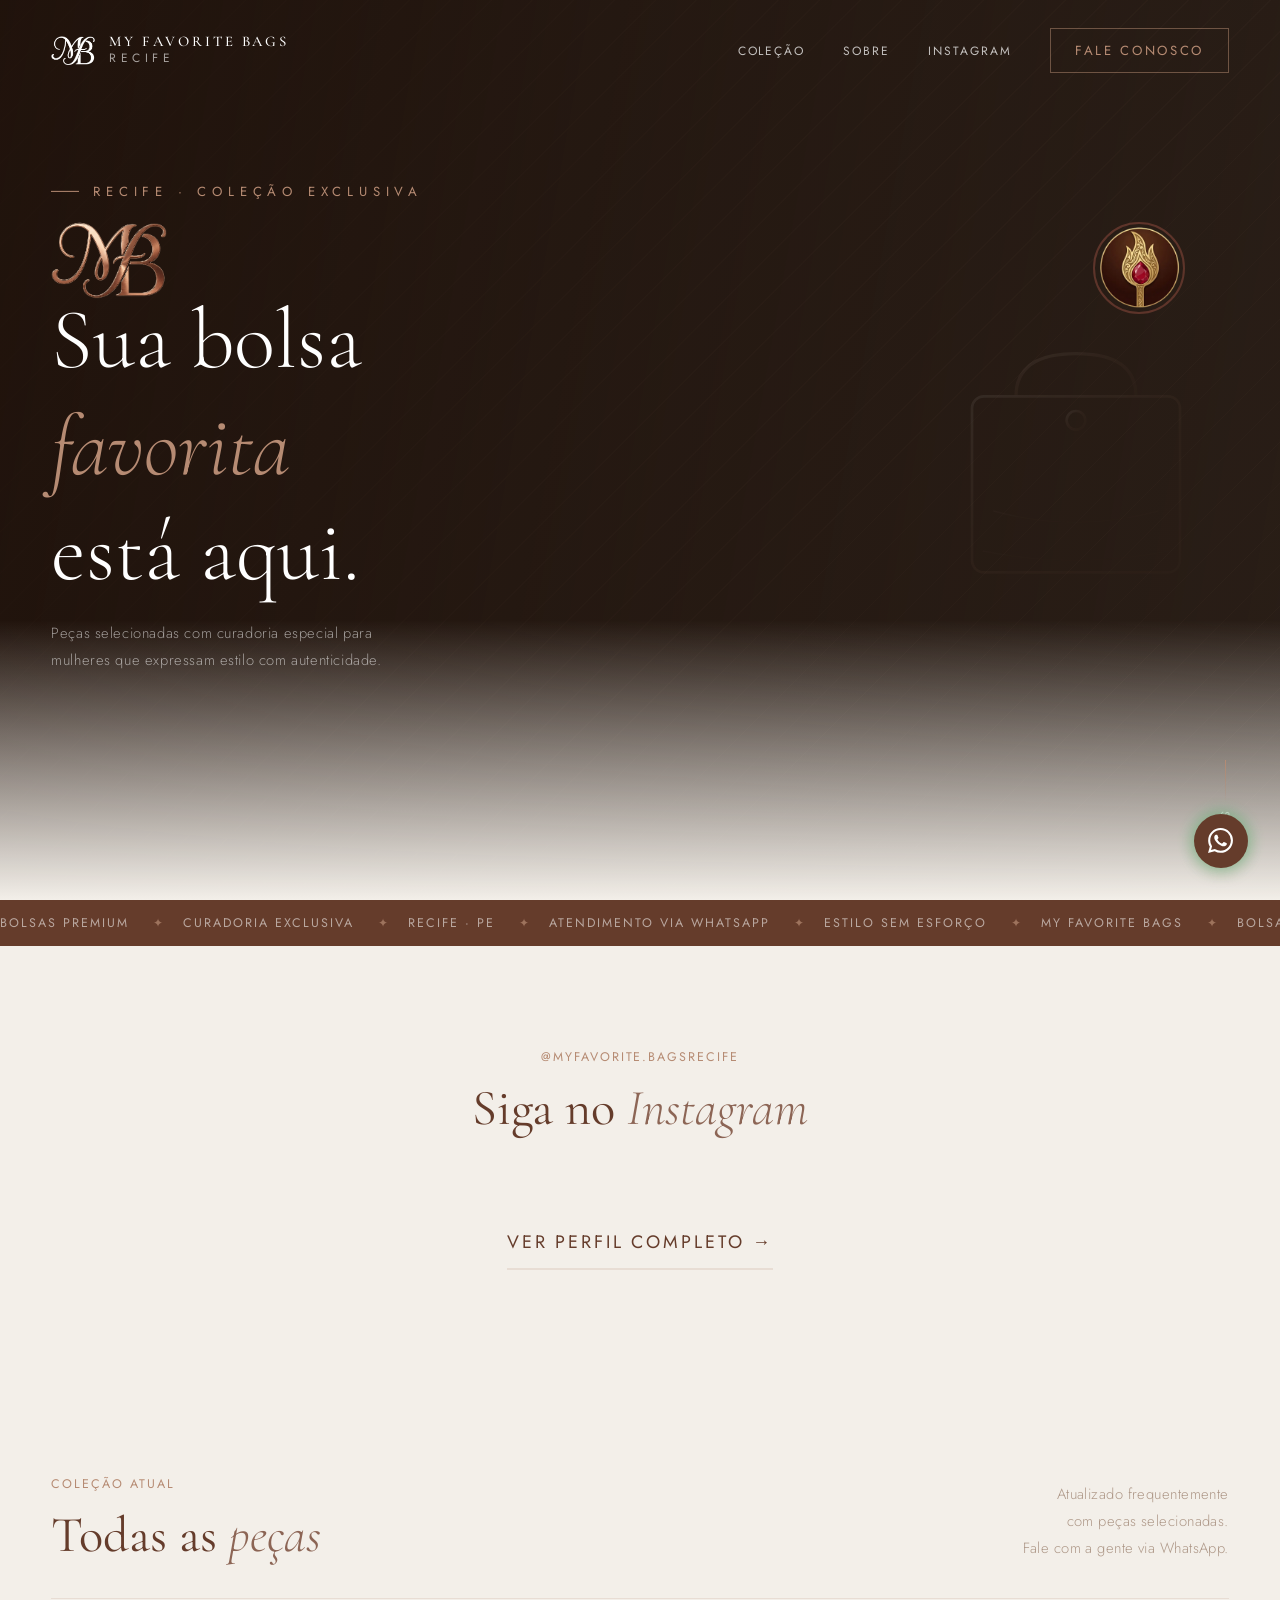
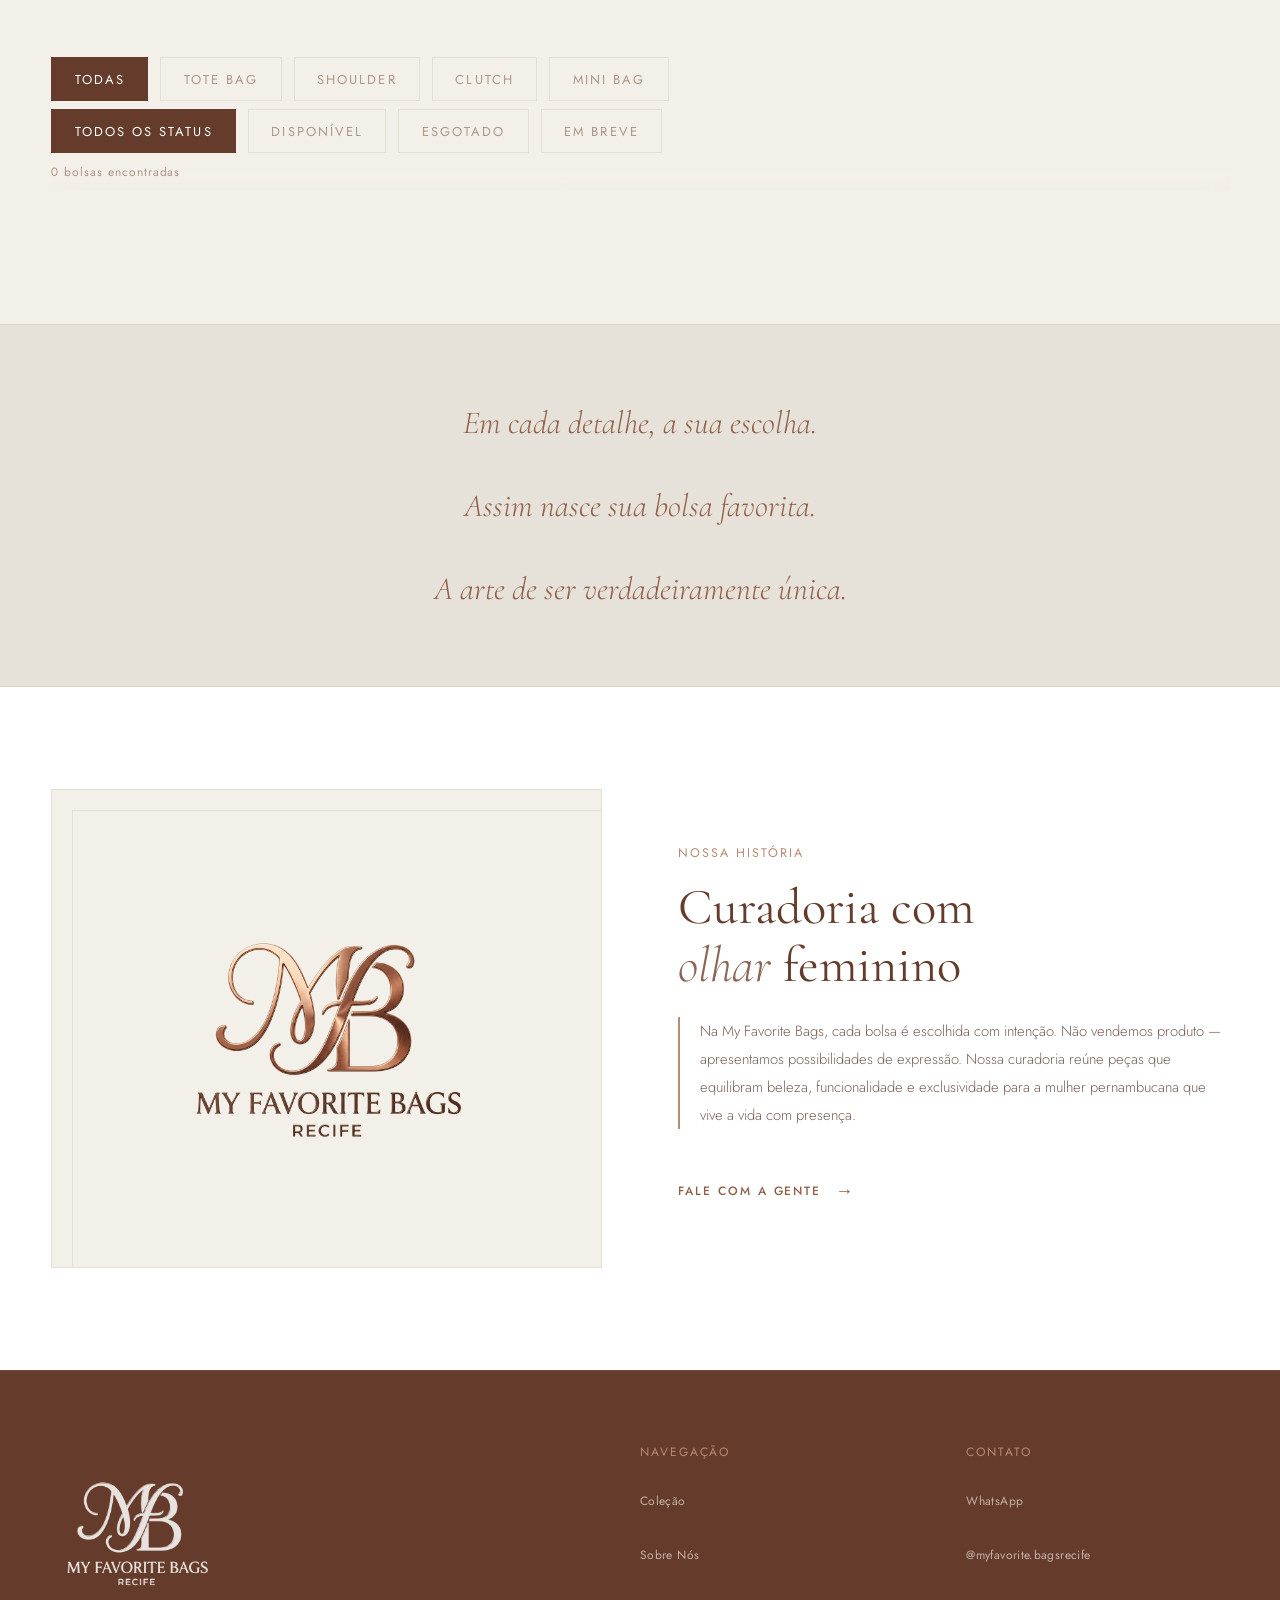
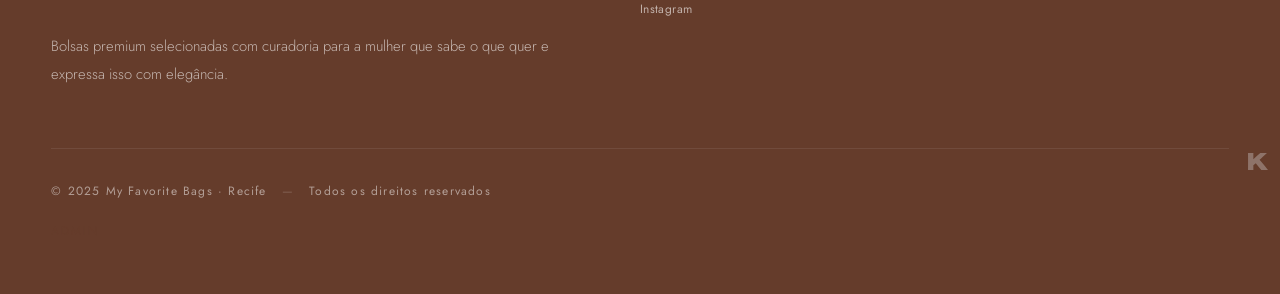
==== commit 298452ec: "update" ====
--- a/looks.html
+++ b/looks.html
@@ -61,7 +61,7 @@
 /* ─── RESET ───────────────────────────────────────────────────────────────── */
 *, *::before, *::after { margin:0; padding:0; box-sizing:border-box; }
 html { scroll-behavior:smooth; -webkit-text-size-adjust:100%; }
-body { font-family:'Jost',sans-serif; background:var(--bg); color:var(--text-body); overflow-x:hidden; }
+body { font-family:'Jost',sans-serif; background:var(--bg); color:var(--text-body); overflow-x:hidden; position:relative; }
 a { text-decoration:none; color:inherit; }
 button { font-family:'Jost',sans-serif; }
 
@@ -850,6 +850,9 @@
 }
 .login-s { font-size:13px; color:var(--text-muted); letter-spacing:.08em; margin-bottom:24px; }
 .lerr { font-size:12px; color:#7A1E1E; margin-top:8px; }
+.login-links { display:flex; flex-direction:column; gap:10px; align-items:center; margin-top:18px; }
+.login-links a { font-size:12px; color:var(--rose-dark); text-decoration:underline; text-underline-offset:2px; }
+.login-links a:hover { color:var(--rose-deep); }
 
 /* ─── ANIMATIONS ──────────────────────────────────────────────────────────── */
 @keyframes fadeUp  { from{opacity:0;transform:translateY(24px)} to{opacity:1;transform:translateY(0)} }
@@ -1389,6 +1392,132 @@
 </style>
 <link rel="stylesheet" href="css/admin-image-manager.css">
 <link rel="stylesheet" href="css/interface-polish.css">
+<!-- ─── SELO KUPIM DIGITAL ──────────────────────────────────────────────── -->
+<style>
+  #kupim-badge-wrap{
+    position:absolute;
+    bottom:100px; /* acima do botão flutuante do WhatsApp (.wa-float) */
+    right:0;
+    z-index:9999;
+    height:64px;
+  }
+  #kupim-badge{
+    position:absolute;
+    top:0;
+    right:0;
+    height:100%;
+    display:flex;
+    flex-direction:row;
+    align-items:center;
+    justify-content:flex-start;
+    background:#0f1d31;
+    opacity:0;
+    cursor:pointer;
+    white-space:nowrap;
+    box-sizing:border-box;
+    clip-path: inset(0 0 0 calc(100% - 44px) round 32px);
+    transition:
+      clip-path 1.5s cubic-bezier(0.22,1,0.36,1),
+      opacity 0.6s ease,
+      box-shadow 0.6s ease;
+    /* o site zera transition-duration globalmente sob prefers-reduced-motion
+       (css/interface-polish.css); o selo mantém sua animação própria mesmo
+       assim — é só um flourish decorativo de marca, não conteúdo funcional. */
+    transition-duration:1.5s, 0.6s, 0.6s !important;
+    box-shadow:0 4px 14px rgba(0,0,0,0);
+  }
+  #kupim-badge-wrap:hover #kupim-badge,
+  #kupim-badge-wrap:focus-within #kupim-badge,
+  #kupim-badge-wrap.is-open #kupim-badge{
+    opacity:0.9;
+    clip-path: inset(0 0 0 0 round 32px 0 0 32px);
+    box-shadow:0 6px 24px rgba(0,0,0,0.35);
+  }
+  #kupim-badge .k-logo-spacer{
+    flex:0 0 44px;
+    width:44px;
+    height:44px;
+  }
+  .k-logo-wrap{
+    position:absolute;
+    top:0;
+    right:0;
+    width:44px;
+    height:64px;
+    display:flex;
+    align-items:center;
+    justify-content:center;
+    pointer-events:none;
+    z-index:2;
+    opacity:0.3;
+    transform:translateX(0) scale(1);
+    transition:
+      transform 1.5s cubic-bezier(0.22,1,0.36,1),
+      opacity 0.6s ease;
+    transition-duration:1.5s, 0.6s !important;
+  }
+  #kupim-badge-wrap:hover .k-logo-wrap,
+  #kupim-badge-wrap:focus-within .k-logo-wrap,
+  #kupim-badge-wrap.is-open .k-logo-wrap{
+    opacity:1.0;
+    transform:translateX(calc(-1 * var(--k-shift, 596px))) scale(3);
+  }
+  @keyframes k-hue-wave{
+    0%   { filter:hue-rotate(0deg)   saturate(1); }
+    18%  { filter:hue-rotate(14deg)  saturate(1); }
+    36%  { filter:hue-rotate(0deg)   saturate(1); }
+    54%  { filter:hue-rotate(14deg)  saturate(1); }
+    70%  { filter:hue-rotate(0deg)   saturate(1); }
+    78%  { filter:hue-rotate(100deg) saturate(2.6); }
+    84%  { filter:hue-rotate(160deg) saturate(2.8); }
+    90%  { filter:hue-rotate(160deg) saturate(2.8); }
+    96%  { filter:hue-rotate(60deg)  saturate(1.6); }
+    100% { filter:hue-rotate(0deg)   saturate(1); }
+  }
+  .k-logo-wrap svg{
+    width:20px;
+    height:auto;
+    fill:#eff3f8;
+    display:block;
+    animation: k-hue-wave 8s ease-in-out infinite;
+    animation-duration:8s !important;
+  }
+  .k-logo-wrap stop{
+    transition: stop-color 0.4s ease;
+    transition-duration:0.4s !important;
+  }
+  #kupim-badge .badge-text{
+    flex:0 0 auto;
+    width:max-content;
+    max-width:500px;
+    padding-left:2px;
+    padding-right:35px;
+    font-size:1.0rem;
+    line-height:1.6;
+    color:#eff3f8;
+    opacity:0.92;
+    white-space:normal;
+    text-align:right;
+    font-family: -apple-system, BlinkMacSystemFont, "Segoe UI", Roboto, Helvetica, Arial, sans-serif;
+  }
+  #kupim-badge .badge-text b{
+    font-weight:600;
+    opacity:1;
+  }
+  @media (max-width:480px){
+    #kupim-badge{
+      max-width:min(88vw,420px);
+    }
+    #kupim-badge .badge-text{
+      font-size:0.78rem;
+    }
+  }
+  @media (max-width:600px){
+    #kupim-badge-wrap{
+      bottom:80px; /* wa-float encolhe (48px) e sobe pra bottom:20px no mobile */
+    }
+  }
+</style>
 </head>
 <body class="page-looks">
 
@@ -1422,19 +1551,6 @@
   <div id="slides">
     <div class="hero-slide active" style="background:#111827;">
       <div class="hs-tex"></div>
-      <div id="heroSlideImg-0" style="position:absolute;inset:0;background-image:url('webp/bolsa-02.webp');background-size:cover;background-position:center;opacity:0.22;"></div>
-    </div>
-    <div class="hero-slide" style="background:#111827;">
-      <div class="hs-tex"></div>
-      <div id="heroSlideImg-1" style="position:absolute;inset:0;background-image:url('webp/bolsa-03.webp');background-size:cover;background-position:center;opacity:0.22;"></div>
-    </div>
-    <div class="hero-slide" style="background:#111827;">
-      <div class="hs-tex"></div>
-      <div id="heroSlideImg-2" style="position:absolute;inset:0;background-image:url('webp/bolsa-04.webp');background-size:cover;background-position:center;opacity:0.22;"></div>
-    </div>
-    <div class="hero-slide" style="background:#111827;">
-      <div class="hs-tex"></div>
-      <div id="heroSlideImg-3" style="position:absolute;inset:0;background-image:url('webp/bolsa-05.webp');background-size:cover;background-position:center;opacity:0.22;"></div>
     </div>
   </div>
   <div class="hero-veil"></div>
@@ -1473,11 +1589,8 @@
     <p class="hero-sub">Acessórios selecionados com curadoria especial para compor o seu estilo com autenticidade.</p>
   </div>
 
-  <div class="h-dots" id="hdots">
+  <div class="h-dots" id="hdots" style="display:none;">
     <div class="h-dot on"  onclick="gS(0)"></div>
-    <div class="h-dot"     onclick="gS(1)"></div>
-    <div class="h-dot"     onclick="gS(2)"></div>
-    <div class="h-dot"     onclick="gS(3)"></div>
   </div>
   <div class="h-scroll">
     <div class="h-scroll-line"></div>
@@ -1632,7 +1745,8 @@
 const BG        = '#FAF7F1';
 const BG2       = '#DCDAD3';
 const LINE      = 'rgba(156,122,52,.22)';
-const HERO_SLIDES = ['webp/bolsa-02.webp','webp/bolsa-03.webp','webp/bolsa-04.webp','webp/bolsa-05.webp'];
+// Banner sem fotos de produto (catálogo removido) — carrossel desativado.
+const HERO_SLIDES = [];
 
 // ─── PRODUCTS ────────────────────────────────────────────────────────────────
 // Fonte de verdade: banco de dados (Supabase). data/products-looks.js fica só
@@ -1897,7 +2011,7 @@
   document.querySelectorAll('.hero-slide')[cur].classList.add('active');
   document.querySelectorAll('.h-dot')[cur].classList.add('on');
 }
-setInterval(() => gS((cur + 1) % 4), 5000);
+// (carrossel de banner desativado — só 1 slide sem imagem)
 
 // ─── NAV ──────────────────────────────────────────────────────────────────────
 window.addEventListener('scroll', () =>
@@ -1916,7 +2030,7 @@
   const t = sessionStorage.getItem('mfl_auth_ts');
   return t && (Date.now() - parseInt(t)) < 600000;
 })();
-const ADMIN_PASS = 'mfl2025';
+const ADMIN_PASS = 'mfb2026';
 let bulkStatusCursor = 'available'; // próximo status a aplicar em massa (botão cíclico do cabeçalho)
 
 function openA() {
@@ -1939,26 +2053,151 @@
   setTimeout(() => ov.classList.remove('open'), 350);
 }
 
+// ═══ LOGIN — senha (principal) ou autenticador (alternativa), nunca os dois
+// juntos — e um caminho de recuperação via e-mail pra Kupim Digital ═════════
+let _loginView = 'password'; // 'password' | 'forgot' | 'altmenu' | 'totp'
+
 function renderLogin() {
   document.getElementById('adminTabs').style.display = 'none';
-  document.getElementById('adminBd').innerHTML = `
-  <div class="login-wrap">
-    <div class="login-t">Acesso Restrito</div>
-    <p class="login-s">Painel · My Favorite Looks</p>
-    <input class="fi" type="password" id="pw" placeholder="Senha de acesso"/>
-    <button class="fb" onclick="tryLogin()">Entrar</button>
-    <p class="lerr" id="lerr"></p>
-  </div>`;
-}
-
-function tryLogin() {
-  if (document.getElementById('pw').value === ADMIN_PASS) {
+  _loginView = 'password';
+  renderLoginView();
+}
+
+function setLoginView(v) { _loginView = v; renderLoginView(); }
+
+function renderLoginView() {
+  const body = document.getElementById('adminBd');
+  if (_loginView === 'password') {
+    body.innerHTML = `
+    <div class="login-wrap">
+      <div class="login-t">Acesso Restrito</div>
+      <p class="login-s">Painel · My Favorite Looks</p>
+      <input class="fi" type="password" id="pw" placeholder="Senha de acesso"/>
+      <button class="fb" onclick="tryLoginPassword()" id="loginBtn">Entrar</button>
+      <p class="lerr" id="lerr"></p>
+      <div class="login-links">
+        <a href="#" onclick="event.preventDefault(); setLoginView('forgot')">Esqueci a senha</a>
+        <a href="#" onclick="event.preventDefault(); setLoginView('altmenu')">Tentar acesso de outra forma</a>
+      </div>
+    </div>`;
+  } else if (_loginView === 'forgot') {
+    body.innerHTML = `
+    <div class="login-wrap">
+      <div class="login-t">Esqueci a senha</div>
+      <p class="login-s">Fale com a Kupim Digital pra recuperar o acesso ao painel.</p>
+      <button class="fb" onclick="openContactKupimModal()">Falar com Kupim Digital</button>
+      <div class="login-links">
+        <a href="#" onclick="event.preventDefault(); setLoginView('password')">Voltar para acesso com senha</a>
+      </div>
+    </div>`;
+  } else if (_loginView === 'altmenu') {
+    body.innerHTML = `
+    <div class="login-wrap">
+      <div class="login-t">Acesso de outra forma</div>
+      <p class="login-s">Escolha como prefere continuar.</p>
+      <div class="login-links" style="margin-bottom:18px;">
+        <a href="#" onclick="event.preventDefault(); setLoginView('totp')">Tentar pelo autenticador</a>
+      </div>
+      <button class="fb" onclick="openContactKupimModal()">Fala com Kupim Digital</button>
+      <div class="login-links">
+        <a href="#" onclick="event.preventDefault(); setLoginView('password')">Voltar para acesso com senha</a>
+      </div>
+    </div>`;
+  } else if (_loginView === 'totp') {
+    body.innerHTML = `
+    <div class="login-wrap">
+      <div class="login-t">Código do Autenticador</div>
+      <p class="login-s">Digite o código de 6 dígitos do app autenticador (Google Authenticator, Authy…).</p>
+      <input class="fi" type="text" inputmode="numeric" maxlength="6" id="pwTotp" placeholder="000000"/>
+      <button class="fb" onclick="tryLoginTotp()" id="loginBtn">Entrar</button>
+      <p class="lerr" id="lerr"></p>
+      <div class="login-links">
+        <a href="#" onclick="event.preventDefault(); setLoginView('password')">Voltar para acesso com senha</a>
+        <a href="#" onclick="event.preventDefault(); setLoginView('altmenu')">Tentar acesso de outra forma</a>
+      </div>
+    </div>`;
+  }
+}
+
+async function _doLoginRequest(extra) {
+  const res = await fetch(`${FN_URL}/admin-write`, {
+    method: 'POST',
+    headers: { 'content-type': 'application/json' },
+    body: JSON.stringify({ action: 'login', ...extra }),
+  });
+  const json = await res.json();
+  if (!res.ok || json.error) throw new Error(json.error || 'Falha no login');
+}
+
+async function tryLoginPassword() {
+  const pw = document.getElementById('pw').value;
+  const btn = document.getElementById('loginBtn');
+  btn.disabled = true; btn.textContent = 'Verificando...';
+  try {
+    await _doLoginRequest({ password: pw });
+    loggedIn = true; sessionStorage.setItem('mfl_auth_ts', Date.now());
+    sessionStorage.setItem('mfbAdminPassword', pw);
+    renderPanel();
+  } catch (e) {
+    document.getElementById('lerr').textContent = 'Senha incorreta. Tente novamente.';
+  } finally {
+    const b = document.getElementById('loginBtn');
+    if (b) { b.disabled = false; b.textContent = 'Entrar'; }
+  }
+}
+
+async function tryLoginTotp() {
+  const code = document.getElementById('pwTotp').value;
+  const btn = document.getElementById('loginBtn');
+  btn.disabled = true; btn.textContent = 'Verificando...';
+  try {
+    await _doLoginRequest({ totp: code });
     loggedIn = true; sessionStorage.setItem('mfl_auth_ts', Date.now());
     sessionStorage.setItem('mfbAdminPassword', ADMIN_PASS);
     renderPanel();
-  } else {
-    document.getElementById('lerr').textContent = 'Senha incorreta. Tente novamente.';
-  }
+  } catch (e) {
+    document.getElementById('lerr').textContent = 'Código inválido ou expirado. Tente novamente.';
+  } finally {
+    const b = document.getElementById('loginBtn');
+    if (b) { b.disabled = false; b.textContent = 'Entrar'; }
+  }
+}
+
+const KUPIM_CONTACT_EMAIL = 'allanlauzid@gmail.com';
+
+function openContactKupimModal() {
+  let ov = document.getElementById('kupimContactModal');
+  if (!ov) {
+    ov = document.createElement('div');
+    ov.id = 'kupimContactModal';
+    ov.style.cssText = 'display:flex;position:fixed;inset:0;z-index:9600;background:rgba(20,12,7,.75);backdrop-filter:blur(6px);align-items:center;justify-content:center;padding:20px;';
+    ov.innerHTML = `
+      <div style="background:var(--bg);width:min(440px,92vw);border-radius:14px;padding:32px;">
+        <h3 style="font-family:'Cormorant Garamond',serif;font-size:19px;margin-bottom:6px;color:var(--text);">Falar com Kupim Digital</h3>
+        <p style="font-size:12px;color:var(--text-muted);margin-bottom:20px;">Escreva sua mensagem — vamos abrir seu app de e-mail com tudo preenchido, você só confirma o envio.</p>
+        <label class="flabel">Assunto</label>
+        <input class="fi" id="kupimSubject" placeholder="Ex: Esqueci a senha do painel" style="margin-bottom:14px;">
+        <label class="flabel">Mensagem</label>
+        <textarea class="fi" id="kupimBody" rows="5" placeholder="Conte o que aconteceu…" style="margin-bottom:20px;resize:vertical;width:100%;"></textarea>
+        <div style="display:flex;gap:10px;">
+          <button class="fb" style="margin-top:0;background:transparent;color:var(--rose-dark);border:1px solid var(--rose-dark);" onclick="closeContactKupimModal()">Cancelar</button>
+          <button class="fb" style="margin-top:0;" onclick="sendContactKupimEmail()">Gerar e-mail</button>
+        </div>
+      </div>`;
+    document.body.appendChild(ov);
+  }
+  ov.style.display = 'flex';
+}
+function closeContactKupimModal() {
+  const ov = document.getElementById('kupimContactModal');
+  if (ov) ov.style.display = 'none';
+}
+function sendContactKupimEmail() {
+  const subject = document.getElementById('kupimSubject').value.trim() || 'Suporte — Painel My Favorite Looks';
+  const body = document.getElementById('kupimBody').value.trim();
+  const mailto = `mailto:${KUPIM_CONTACT_EMAIL}?subject=${encodeURIComponent(subject)}&body=${encodeURIComponent(body)}`;
+  window.location.href = mailto;
+  closeContactKupimModal();
 }
 
 function renderPanel() {
@@ -2026,7 +2265,7 @@
           <button type="button" class="fb" style="margin-top:0;" onclick="document.getElementById('npFile').click()">Escolher foto</button>
           <p style="font-size:11.5px;color:var(--modal-muted,#8C8B85);margin-top:8px;">O fundo é removido automaticamente (remove.bg) — você confere antes de salvar.</p>
         </div>
-        <div id="npPhotoWorking" style="display:none;font-size:12.5px;color:var(--rose-dark);">Removendo o fundo, aguarde…</div>
+        <div id="npPhotoWorking" style="display:none;font-size:12.5px;color:var(--rose-dark);">Preparando a imagem, aguarde…</div>
         <div id="npPhotoPreviewWrap" style="display:none;">
           <div style="display:flex;gap:16px;justify-content:center;align-items:center;flex-wrap:wrap;margin-bottom:12px;">
             <div>
@@ -2050,6 +2289,7 @@
         <div id="npPhotoConfirmed" style="display:none;">
           <img id="npPhotoFinal" style="width:120px;height:120px;object-fit:contain;background:repeating-conic-gradient(#ddd 0% 25%, #fff 0% 50%) 50% / 14px 14px;border-radius:6px;margin-bottom:8px;">
           <p style="font-size:12px;color:#1a7a3e;font-weight:600;">✓ Foto pronta para salvar</p>
+          <button type="button" class="fb" style="margin-top:8px;" onclick="removeNewProdBackground()">Remover fundo</button>
           <button type="button" class="fb" style="margin-top:8px;background:transparent;color:var(--rose-dark);border:1px solid var(--rose-dark);" onclick="document.getElementById('npFile').click()">Trocar foto</button>
         </div>
       </div>
@@ -2603,17 +2843,26 @@
   newProdRawFile = file;
   newProdFileName = file.name;
   newProdFinalImg = null;
+  await _npSaveFinal(file);
+  const msg = document.getElementById('addMsg');
+  msg.style.color = 'var(--rose-dark)';
+  msg.textContent = 'Imagem carregada. Se desejar, clique em “Remover fundo”.';
+}
+
+async function removeNewProdBackground() {
+  if (!newProdRawFile) return;
+  const msg = document.getElementById('addMsg');
   _npShow('npPhotoWorking');
+  document.getElementById('npPhotoWorking').textContent = 'Removendo o fundo, aguarde…';
   try {
-    const originalUrl = URL.createObjectURL(file);
-    const removedBg = await sbRemoveBackground(file);
-    newProdRemovedBgDataUrl = removedBg;
-    document.getElementById('npPhotoOriginal').src = originalUrl;
-    document.getElementById('npPhotoResult').src = removedBg;
-    _npShow('npPhotoPreviewWrap');
+    newProdRemovedBgDataUrl = await sbRemoveBackground(newProdRawFile);
+    await _npSaveFinal(newProdRemovedBgDataUrl);
+    msg.style.color = '#1a7a3e';
+    msg.textContent = 'Fundo removido. Confira a prévia antes de adicionar.';
   } catch (e) {
-    document.getElementById('npPhotoErrorMsg').textContent = 'Não foi possível remover o fundo: ' + e.message;
-    _npShow('npPhotoError');
+    msg.style.color = '#7A1E1E';
+    msg.textContent = 'Não foi possível remover o fundo: ' + e.message;
+    _npShow('npPhotoConfirmed');
   }
 }
 
@@ -2631,7 +2880,7 @@
     msg.textContent = 'Erro ao salvar a foto: ' + e.message;
     _npShow('npPhotoPreviewWrap');
   } finally {
-    document.getElementById('npPhotoWorking').textContent = 'Removendo o fundo, aguarde…';
+    document.getElementById('npPhotoWorking').textContent = 'Preparando a imagem, aguarde…';
   }
 }
 
@@ -3228,5 +3477,70 @@
   </div>
 </div>
 
+<!-- ============ SELO KUPIM DIGITAL ============ -->
+<div id="kupim-badge-wrap">
+  <a
+    id="kupim-badge"
+    href="https://www.linkedin.com/in/allanlauzid/"
+    target="_blank"
+    rel="noopener"
+    aria-label="Uma criação de Kupim Digital. Clique para falar conosco."
+  >
+    <span class="k-logo-spacer" aria-hidden="true"></span>
+    <span class="badge-text">© <span class="kupim-year">2026</span> <b>My Favorite Bags</b>. Todos os direitos reservados.<br>Uma criação de <b>Kupim Digital</b>.</span>
+  </a>
+  <span class="k-logo-wrap" aria-hidden="true">
+    <svg viewBox="0 0 80.339996 68.730003" xmlns="http://www.w3.org/2000/svg">
+      <defs>
+        <linearGradient id="k-fill-gradient" x1="0%" y1="0%" x2="100%" y2="100%">
+          <stop id="k-stop-1" offset="0%" stop-color="#eff3f8"/>
+          <stop id="k-stop-2" offset="100%" stop-color="#eff3f8"/>
+        </linearGradient>
+      </defs>
+      <path d="m 13.66,16.47 c 7.19,-0.43 14.44,-0.34 21.63,-0.04 -0.24,8.15 0,16.3 -0.14,24.45 C 44.4,32.62 53.53,24.22 62.99,16.19 71.94,16.35 80.9,16.03 89.85,16.38 83.67,21.31 78.35,27.2 72.22,32.19 68.1,35.71 64.48,39.82 60.09,43 71.83,56.41 82.59,70.68 93.98,84.4 91.4,85.16 88.68,84.79 86.03,84.85 79.75,84.76 73.47,85.02 67.2,84.71 59.87,75.36 52.54,66.01 44.97,56.86 c -3.63,2.59 -6.28,6.29 -9.84,9 0.14,6.27 -0.03,12.54 0.12,18.81 -7.19,0.24 -14.43,0.42 -21.61,-0.1 0.34,-22.69 0.3,-45.41 0.02,-68.1 z" transform="translate(-13.640002,-16.175853)" fill="url(#k-fill-gradient)"/>
+    </svg>
+  </span>
+</div>
+<!-- ============ FIM DO SELO ============ -->
+
+<script>
+  (function(){
+    var wrap = document.getElementById('kupim-badge-wrap');
+    var badge = document.getElementById('kupim-badge');
+
+    document.querySelectorAll('.kupim-year').forEach(function(el){
+      el.textContent = new Date().getFullYear();
+    });
+
+    function updateShift(){
+      var full = badge.scrollWidth;
+      wrap.style.setProperty('--k-shift', Math.max(full - 44, 0) + 'px');
+    }
+    updateShift();
+    window.addEventListener('load', updateShift);
+    window.addEventListener('resize', updateShift);
+    if(document.fonts && document.fonts.ready){
+      document.fonts.ready.then(updateShift);
+    }
+    requestAnimationFrame(function(){ requestAnimationFrame(updateShift); });
+
+    var isTouch = matchMedia('(hover: none)').matches;
+    if(!isTouch) return;
+
+    badge.addEventListener('click', function(e){
+      if(!wrap.classList.contains('is-open')){
+        e.preventDefault();
+        wrap.classList.add('is-open');
+        document.addEventListener('click', function closeOnce(ev){
+          if(!wrap.contains(ev.target)){
+            wrap.classList.remove('is-open');
+            document.removeEventListener('click', closeOnce);
+          }
+        });
+      }
+    });
+  })();
+</script>
+
 </body>
 </html>
--- a/css/admin-image-manager.css
+++ b/css/admin-image-manager.css
@@ -104,8 +104,8 @@
   height:22px;
   display:block;
   background:currentColor;
-  -webkit-mask:url('../img/purse-xxl.png') center / contain no-repeat;
-  mask:url('../img/purse-xxl.png') center / contain no-repeat;
+  -webkit-mask:url('../img/icon-bag-mask.png') center / contain no-repeat;
+  mask:url('../img/icon-bag-mask.png') center / contain no-repeat;
 }
 
 .alist-btns > div { padding-right:8px !important; }
@@ -259,7 +259,7 @@
 }
 .pim-zoom.show { display:grid; }
 .pim-zoom input { width:100%; accent-color:#653C2B; }
-.pim-actions { display:grid; grid-template-columns:repeat(3, minmax(0,1fr)); gap:10px; }
+.pim-actions { display:grid; grid-template-columns:repeat(4, minmax(0,1fr)); gap:10px; }
 .pim-actions.crop-actions { grid-template-columns:1fr 1fr; }
 .pim-actions[hidden] { display:none !important; }
 .pim-btn {
@@ -283,6 +283,7 @@
 }
 .pim-btn:hover { background:rgba(0,0,0,.09); }
 .pim-btn.primary { color:#fff; background:#653C2B; box-shadow:none; }
+.pim-btn.remove-bg { color:#653C2B; background:rgba(182,139,115,.14); box-shadow:0 0 0 1px rgba(101,60,43,.18); }
 .pim-btn.danger { color:#a52929; box-shadow:0 0 0 1px rgba(165,41,41,.3); }
 .pim-btn:disabled { opacity:.45; cursor:not-allowed; }
 .pim-status {
@@ -408,6 +409,9 @@
 .crud-upload input { position:absolute; opacity:0; pointer-events:none; }
 .crud-upload img { display:none; position:absolute; inset:0; width:100%; height:100%; object-fit:cover; }
 .crud-upload span { position:relative; z-index:1; padding:6px 8px; border-radius:6px; background:rgba(255,255,255,.9); }
+.crud-image-tools { display:grid; gap:7px; }
+.crud-remove-bg { min-height:36px; padding:7px 9px; border:1px solid rgba(101,60,43,.28); border-radius:8px; background:rgba(182,139,115,.12); color:#653C2B; font:600 10px/1.2 'Jost',sans-serif; letter-spacing:.06em; text-transform:uppercase; cursor:pointer; }
+.crud-remove-bg:disabled { opacity:.48; cursor:not-allowed; }
 .crud-message { min-height:18px; color:var(--rose-dark) !important; }
 .crud-add { justify-self:start; margin-top:0 !important; }
 .crud-list { display:grid; gap:10px; }
--- a/css/interface-polish.css
+++ b/css/interface-polish.css
@@ -90,8 +90,14 @@
 
 /* Última linha com item único mantém a escala das linhas completas. */
 @media(min-width:769px) {
+  /* .prow é grid (grid-template-columns:1fr 1fr), então propriedades de
+     flex (flex-basis/grow/shrink) não têm efeito aqui — são ignoradas em
+     itens de grid, deixando o card órfão sem largura definida e sujeito a
+     colapsar pro min-content (texto quebrando letra a letra). Usar grid-column
+     + width dá uma largura explícita e resolve isso de forma inequívoca. */
   .prow:last-child > .pcard:only-child {
-    flex:0 1 calc(50% - 18px);
+    grid-column:1 / -1;
+    width:calc(50% - 18px);
     margin-inline:auto;
   }
 }
@@ -165,7 +171,7 @@
     padding-inline:16px;
   }
   .catalog-result-count { text-align:center; }
-  .prow:last-child > .pcard:only-child { flex:1 1 100%; margin:0; }
+  .prow:last-child > .pcard:only-child { grid-column:1 / -1; width:100%; margin:0; }
   .page-match .m-config { padding:1rem; }
   .page-match .m-config-body > div:first-child,
   .page-match .m-config-group { padding:12px 13px; border-radius:14px; }
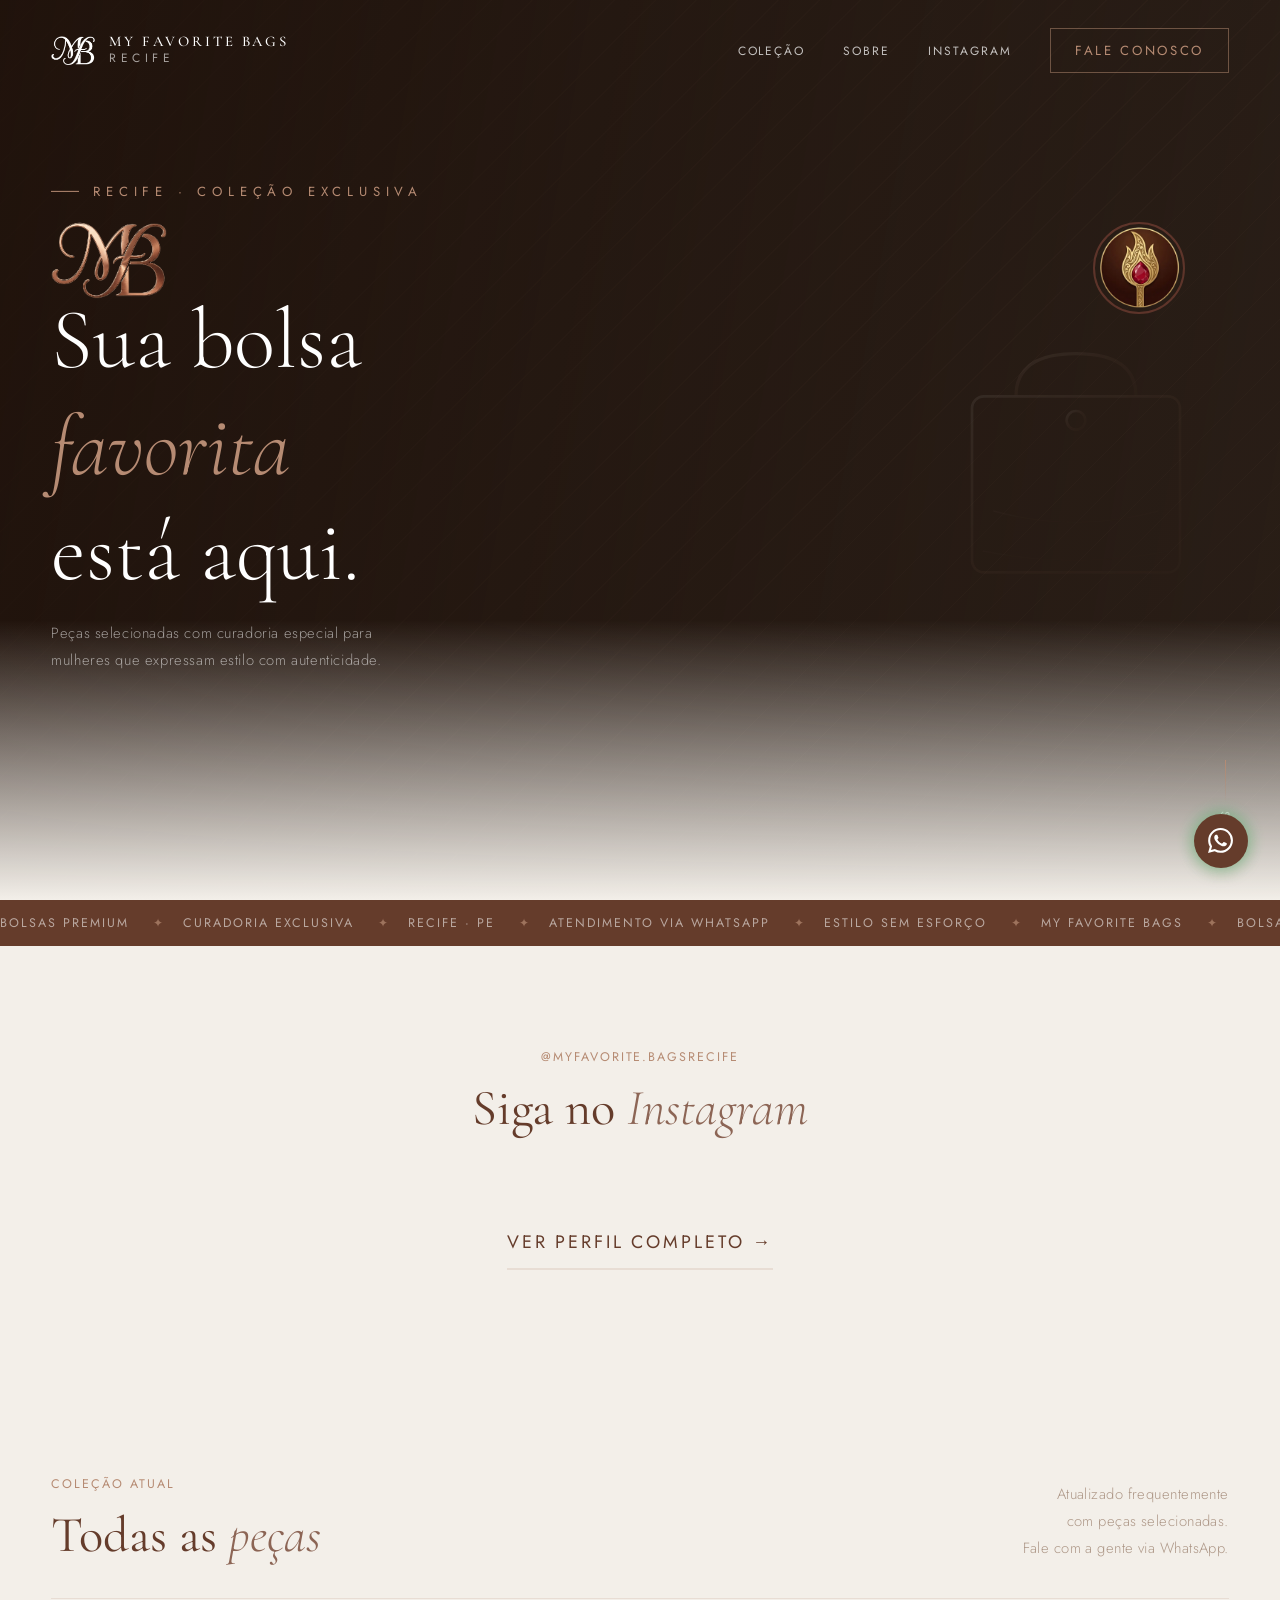
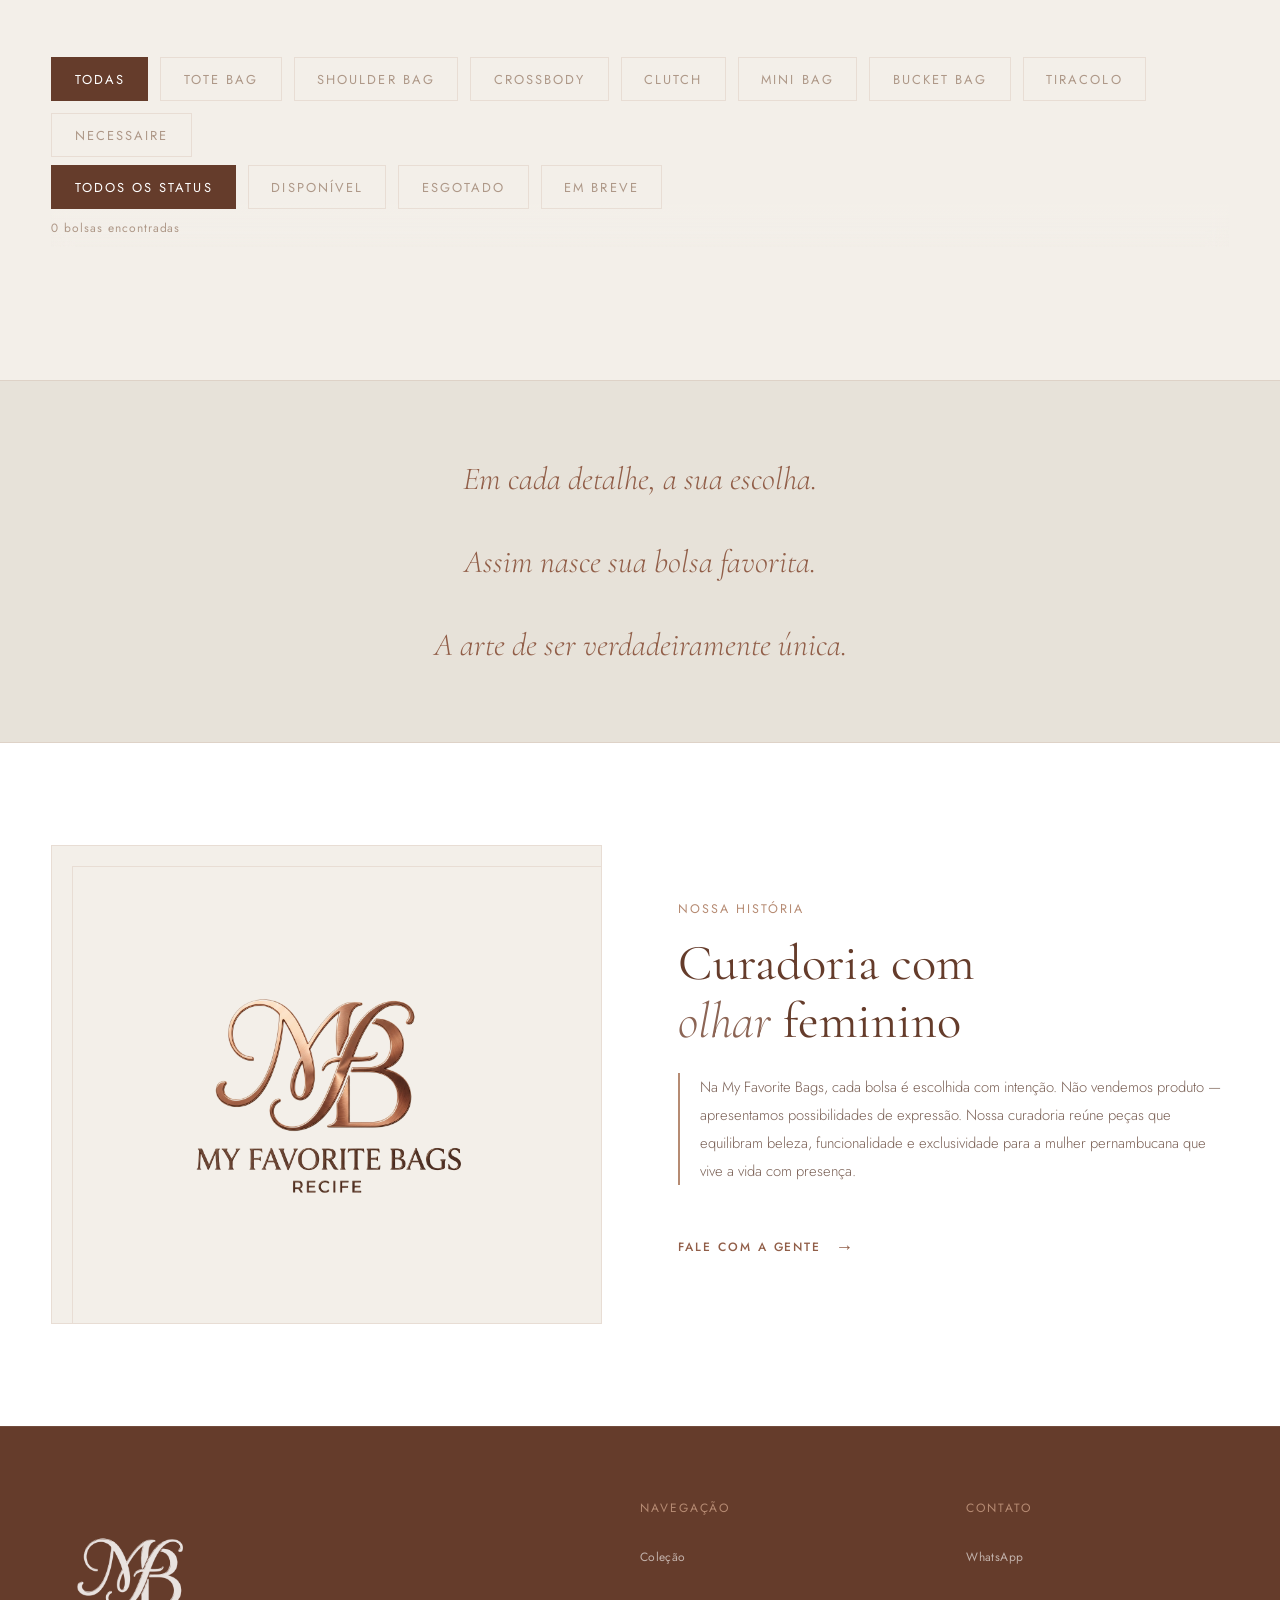
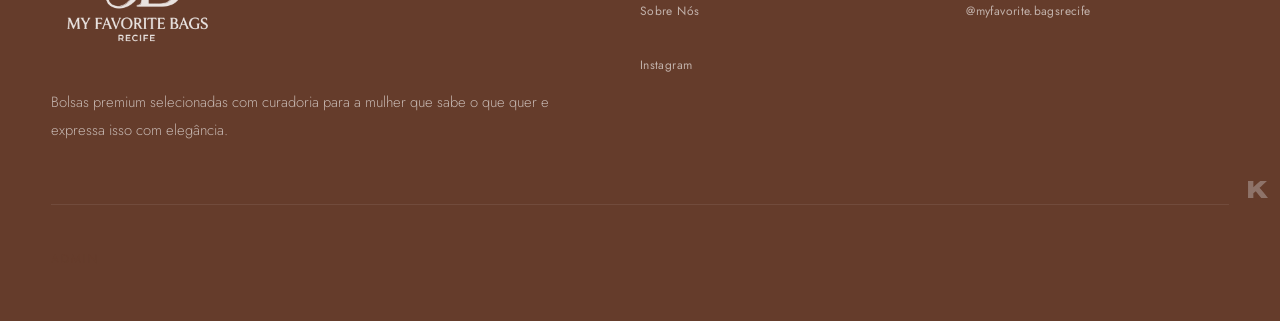
==== commit 46dbeeac: "update" ====
--- a/looks.html
+++ b/looks.html
@@ -1703,7 +1703,6 @@
     </div>
   </div>
   <div class="foot-bot" style="flex-direction:column;align-items:flex-start;gap:8px;">
-    <span class="foot-copy">© 2025 My Favorite Looks · Recife <span style="margin:0 10px;opacity:.4;">—</span> Todos os direitos reservados</span>
     <button class="admin-trig" onclick="openA()">Admin</button>
   </div>
 </footer>
@@ -2072,7 +2071,7 @@
     <div class="login-wrap">
       <div class="login-t">Acesso Restrito</div>
       <p class="login-s">Painel · My Favorite Looks</p>
-      <input class="fi" type="password" id="pw" placeholder="Senha de acesso"/>
+      <input class="fi" type="password" id="pw" placeholder="Senha de acesso" onkeydown="if(event.key==='Enter') tryLoginPassword()"/>
       <button class="fb" onclick="tryLoginPassword()" id="loginBtn">Entrar</button>
       <p class="lerr" id="lerr"></p>
       <div class="login-links">
@@ -2108,7 +2107,7 @@
     <div class="login-wrap">
       <div class="login-t">Código do Autenticador</div>
       <p class="login-s">Digite o código de 6 dígitos do app autenticador (Google Authenticator, Authy…).</p>
-      <input class="fi" type="text" inputmode="numeric" maxlength="6" id="pwTotp" placeholder="000000"/>
+      <input class="fi" type="text" inputmode="numeric" maxlength="6" id="pwTotp" placeholder="000000" onkeydown="if(event.key==='Enter') tryLoginTotp()"/>
       <button class="fb" onclick="tryLoginTotp()" id="loginBtn">Entrar</button>
       <p class="lerr" id="lerr"></p>
       <div class="login-links">
--- a/css/nav.css
+++ b/css/nav.css
@@ -63,8 +63,27 @@
   padding:9px 12px; color:var(--text); cursor:pointer;
   transition:background .12s, color .12s;
 }
-.csel-opt:hover { background:var(--rose-dark); color:var(--csel-bg, var(--bg2)); }
-.csel-opt.sel { background:var(--rose-dark); color:var(--csel-bg, var(--bg2)); font-weight:700; }
+.csel-opt:hover { background:rgba(145,94,72,.35); color:var(--text); }
+.csel-opt.sel { background:rgba(145,94,72,.35); color:var(--text); font-weight:700; }
+
+/* ─── LEGENDA DE CATEGORIA (catálogo público) — passar o mouse ou clicar
+   mostra uma explicação curta da categoria acima do botão. ────────────────── */
+.cat-tip { position:relative; }
+.cat-tip::after {
+  content:attr(data-desc);
+  position:absolute; left:50%; bottom:calc(100% + 10px); transform:translateX(-50%) translateY(4px);
+  width:max-content; max-width:220px;
+  background:var(--rose-dark); color:#fff; font-size:11px; line-height:1.5;
+  padding:8px 12px; border-radius:6px; text-align:center;
+  opacity:0; pointer-events:none; transition:opacity .18s, transform .18s; z-index:20;
+}
+.cat-tip::before {
+  content:''; position:absolute; left:50%; bottom:calc(100% + 6px); transform:translateX(-50%) translateY(4px);
+  border:5px solid transparent; border-top-color:var(--rose-dark);
+  opacity:0; pointer-events:none; transition:opacity .18s, transform .18s; z-index:20;
+}
+.cat-tip:hover::after, .cat-tip:hover::before,
+.cat-tip.show-tip::after, .cat-tip.show-tip::before { opacity:1; transform:translateX(-50%) translateY(0); }
 
 /* ─── BOTÃO FLUTUANTE DO WHATSAPP — compartilhado entre index.html e looks.html ───
    --wa-bg          cor de fundo do botão
--- a/css/admin-image-manager.css
+++ b/css/admin-image-manager.css
@@ -404,7 +404,7 @@
 .crud-create h3 { margin:0 0 4px; color:var(--text); font:600 22px/1.15 'Cormorant Garamond',serif; }
 .crud-create p { margin:0; color:var(--text-muted); font-size:12px; line-height:1.55; }
 .crud-create-grid { display:grid; grid-template-columns:140px minmax(180px,1fr) 150px 170px; gap:12px; align-items:end; }
-.crud-create-grid label:not(.crud-upload), .crud-field { display:grid; gap:6px; color:var(--text-muted); font-size:10px; font-weight:700; letter-spacing:.08em; text-transform:uppercase; }
+.crud-create-grid label:not(.crud-upload), .crud-field { display:grid; gap:6px; color:var(--text-muted); font-size:11px; font-weight:700; letter-spacing:.08em; text-transform:uppercase; }
 .crud-upload { position:relative; display:grid; place-items:center; min-height:86px; overflow:hidden; border:1px dashed var(--rose-dark); border-radius:10px; color:var(--rose-dark); font-size:11px; font-weight:700; cursor:pointer; }
 .crud-upload input { position:absolute; opacity:0; pointer-events:none; }
 .crud-upload img { display:none; position:absolute; inset:0; width:100%; height:100%; object-fit:cover; }
@@ -416,7 +416,7 @@
 .crud-add { justify-self:start; margin-top:0 !important; }
 .crud-list { display:grid; gap:10px; }
 .crud-row { display:grid; grid-template-columns:92px minmax(180px,1fr) 150px auto; gap:14px; align-items:center; padding:12px; border:1px solid var(--line); border-radius:12px; background:var(--bg); }
-.crud-thumb { display:grid; place-items:center; width:92px; height:92px; overflow:hidden; border-radius:9px; background:var(--bg2); color:var(--text-muted); font-size:10px; }
+.crud-thumb { display:grid; place-items:center; width:92px; height:92px; overflow:hidden; border-radius:9px; background:var(--bg2); color:var(--text-muted); font-size:11px; }
 .crud-thumb img { width:100%; height:100%; object-fit:cover; }
 .crud-actions { display:flex; flex-wrap:wrap; justify-content:flex-end; gap:7px; }
 .crud-btn { min-height:38px; padding:8px 11px; border:1px solid var(--line); border-radius:8px; background:transparent; color:var(--text); font:600 11px/1.2 'Jost',sans-serif; cursor:pointer; }
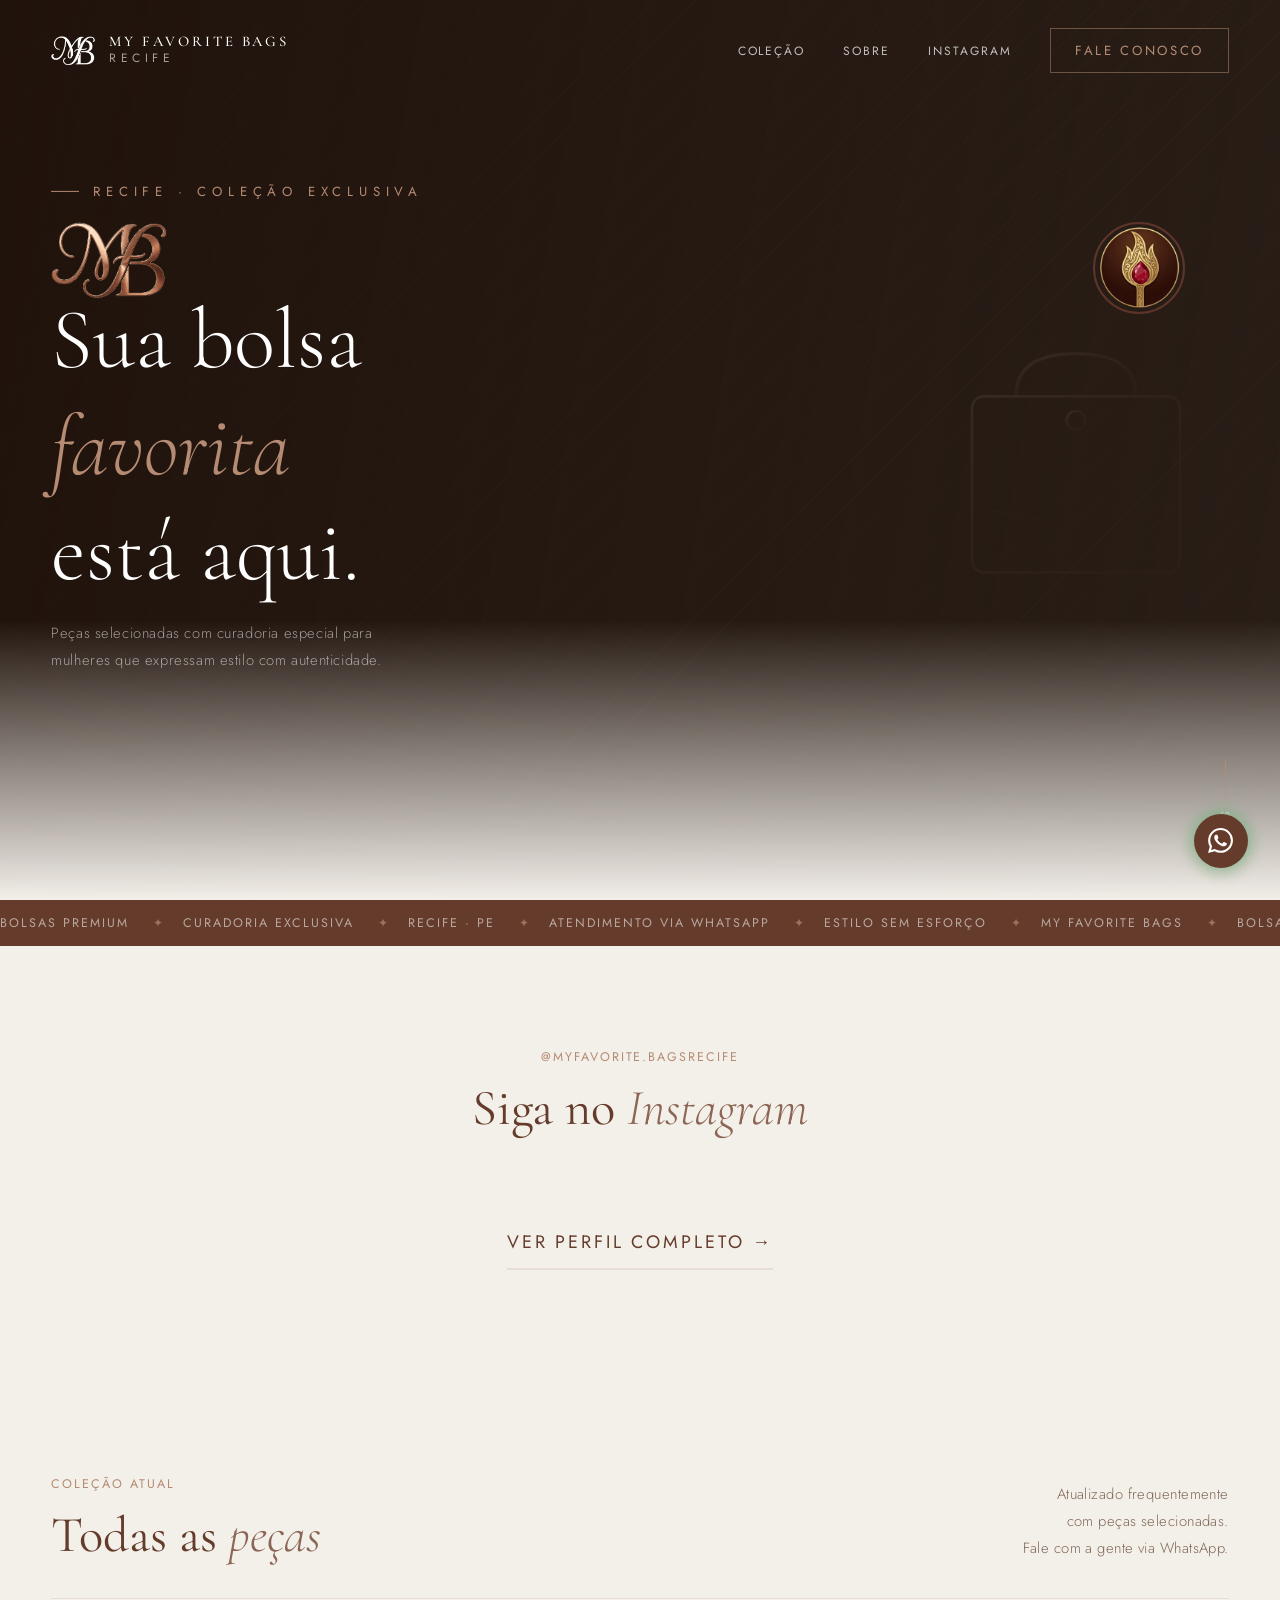
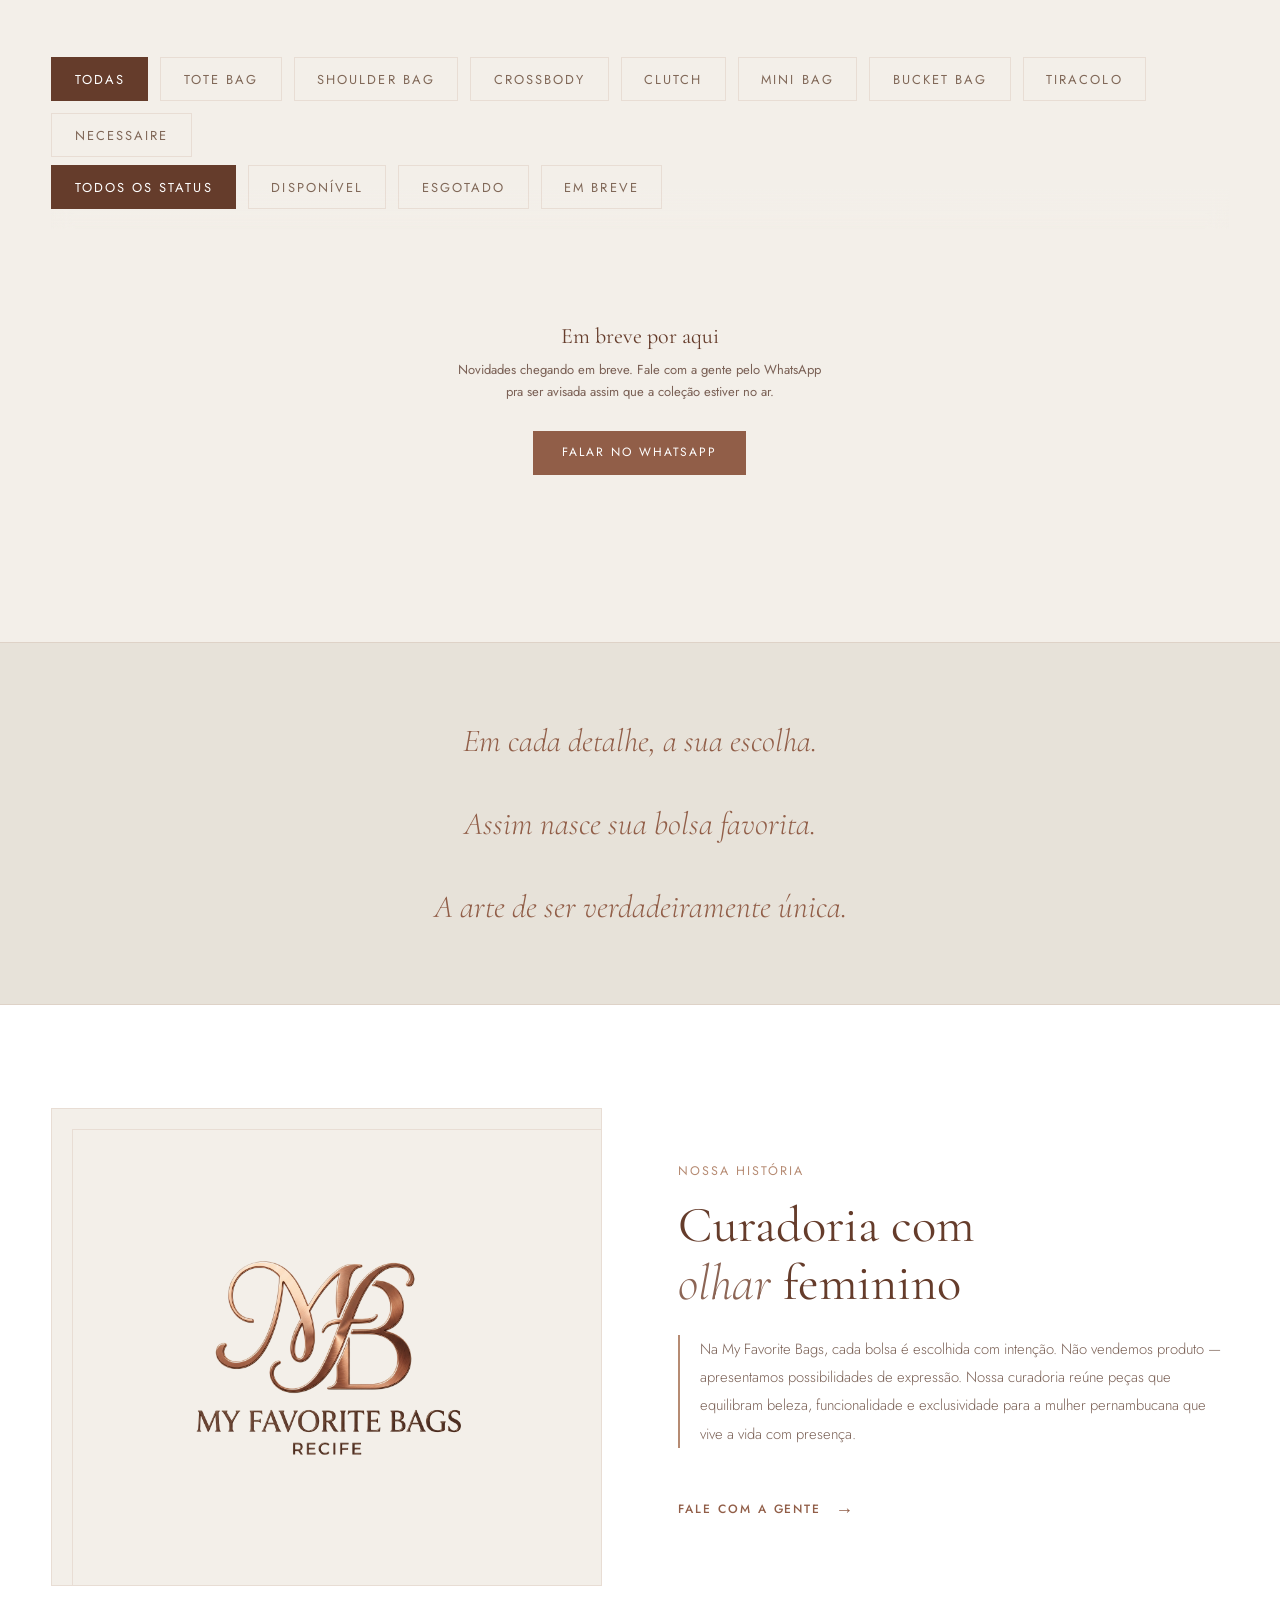
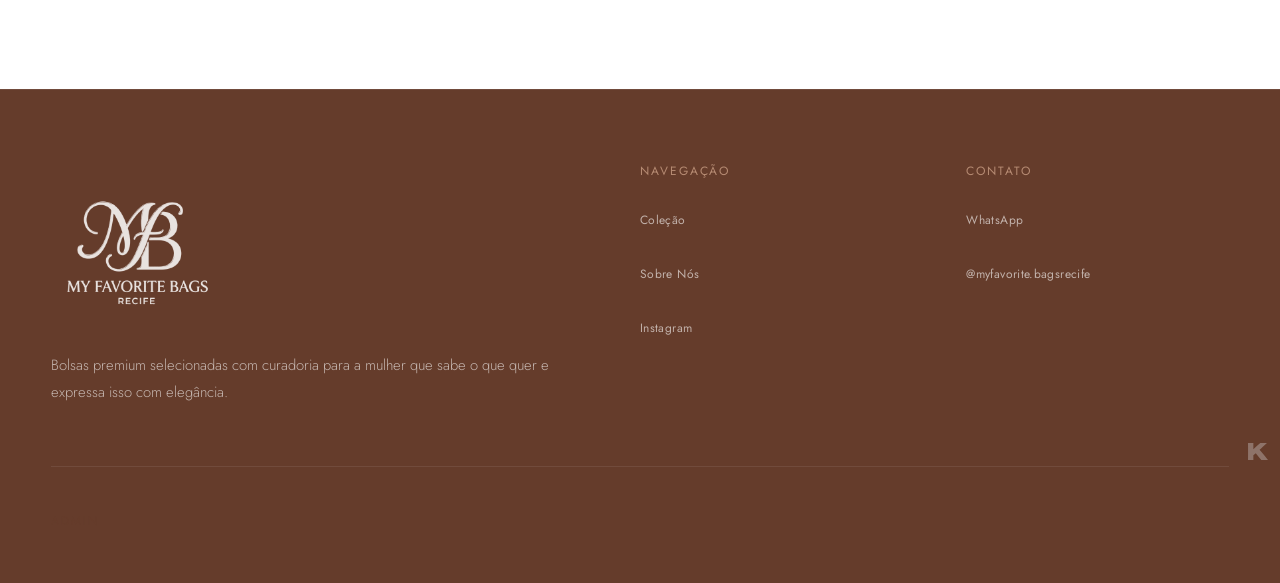
==== commit e63aa8b2: "Adiciona descrição de bolsa com geração automática via Gemini" ====
--- a/looks.html
+++ b/looks.html
@@ -6,6 +6,20 @@
 <meta name="viewport" content="width=device-width, initial-scale=1.0">
 <title>My Favorite Looks — Recife</title>
 <meta name="description" content="Acessórios selecionados para compor o seu look. Recife, PE.">
+<link rel="canonical" href="https://myfavoritebags.com.br/looks.html">
+<link rel="icon" type="image/png" sizes="32x32" href="img/favicon-32.png">
+<link rel="icon" type="image/png" sizes="16x16" href="img/favicon-16.png">
+<link rel="apple-touch-icon" sizes="180x180" href="img/favicon-180.png">
+<meta name="theme-color" content="#FAF7F1">
+<meta property="og:type" content="website">
+<meta property="og:title" content="My Favorite Looks — Recife">
+<meta property="og:description" content="Acessórios selecionados para compor o seu look. Recife, PE.">
+<meta property="og:image" content="img/og-image.jpg">
+<meta property="og:locale" content="pt_BR">
+<meta name="twitter:card" content="summary_large_image">
+<meta name="twitter:title" content="My Favorite Looks — Recife">
+<meta name="twitter:description" content="Acessórios selecionados para compor o seu look. Recife, PE.">
+<meta name="twitter:image" content="img/og-image.jpg">
 <script>
   // Bloqueio/visibilidade controlado pelo painel central do My Favorite Bags (localStorage compartilhado)
   // ?preview=1 permite que o admin edite/visualize a página mesmo bloqueada, sem publicar.
@@ -35,7 +49,7 @@
   --text:        #262626;   /* headings */
   --text-mid:    #4A453E;   /* subheadings */
   --text-body:   #4A453E;   /* body */
-  --text-muted:  #8C8B85;   /* captions */
+  --text-muted:  #756F63;   /* captions — ajustado p/ contraste 4.5:1 sobre --bg */
   --silver:      #8C8B85;   /* secondary metallic accent */
   --line:        rgba(140,139,133,.32);
   --ease:        cubic-bezier(.4,0,.2,1);
@@ -1720,7 +1734,7 @@
   <div class="admin-panel">
     <div class="admin-hd">
       <span class="admin-hd-t">Painel Administrativo</span>
-      <button class="admin-x" onclick="closeA()">✕</button>
+      <button class="admin-x" onclick="closeA()" aria-label="Fechar painel"><svg viewBox="0 0 24 24" width="16" height="16" fill="none" stroke="currentColor" stroke-width="2" stroke-linecap="round" aria-hidden="true"><path d="M5 5l14 14M19 5L5 19"/></svg></button>
     </div>
     <div class="admin-tabs" id="adminTabs" style="display:none;">
       <button class="atab on" onclick="swTab('overview',this)">Visão Geral</button>
@@ -1751,6 +1765,29 @@
 // Fonte de verdade: banco de dados (Supabase). data/products-looks.js fica só
 // como fallback de emergência (site continua funcionando se o banco cair).
 let products = window.MFB_LOOKS;
+
+// Skeleton exibido enquanto o catálogo real ainda não foi renderizado —
+// evita flash entre carregar a página e os itens aparecerem.
+function renderCatalogSkeleton() {
+  const grid = document.getElementById('pgrid');
+  if (!grid) return;
+  const card = `
+    <div class="pcard" aria-hidden="true">
+      <div class="pcard-img" style="background:linear-gradient(90deg,var(--bg2) 25%,var(--line) 37%,var(--bg2) 63%);background-size:400% 100%;animation:skeletonShine 1.4s ease-in-out infinite;"></div>
+      <div class="pcard-info">
+        <div style="height:14px;width:70%;border-radius:4px;background:var(--bg2);margin-bottom:10px;"></div>
+        <div style="height:12px;width:40%;border-radius:4px;background:var(--bg2);"></div>
+      </div>
+    </div>`;
+  grid.innerHTML = `<div class="prow prow-a">${card}${card}</div><div class="prow prow-b">${card}${card}</div>`;
+}
+if (!document.getElementById('skeletonShineKeyframes')) {
+  const style = document.createElement('style');
+  style.id = 'skeletonShineKeyframes';
+  style.textContent = '@keyframes skeletonShine{0%{background-position:100% 0}100%{background-position:0 0}}';
+  document.head.appendChild(style);
+}
+renderCatalogSkeleton();
 
 async function loadProductsFromDB() {
   if (window.MFB_USE_REMOTE_CATALOG === false) return;
@@ -1834,7 +1871,7 @@
     <div class="pcard ${isAvail ? '' : 'out'}" data-id="${p.id}">
       <div class="pcard-float" data-drag-id="${p.id}">
         <div class="pcard-img">
-          <div class="pcard-visual" style="padding:0;--shake-delay:${shakeDelay};">${p.img ? `<img src="${p.img}" alt="${p.name}" style="width:100%;height:100%;transition:transform .75s var(--ease);" class="bag-photo" draggable="false" ondragstart="return false;" onerror="this.onerror=null;this.style.display='none';this.closest('.pcard-visual').classList.add('img-fallback');">` : bagSVG(p.cat, ic)}</div>
+          <div class="pcard-visual" style="padding:0;--shake-delay:${shakeDelay};">${p.img ? `<img src="${p.img}" alt="${p.name}" width="480" height="640" loading="lazy" style="width:100%;height:100%;transition:transform .75s var(--ease);" class="bag-photo" draggable="false" ondragstart="return false;" onerror="this.onerror=null;this.style.display='none';this.closest('.pcard-visual').classList.add('img-fallback');">` : bagSVG(p.cat, ic)}</div>
           ${!isAvail ? `<div class="sold-ov"><div class="sold-badge">${ovText}</div></div>` : ''}
 
           ${isAvail && p.promo && p.promo.showPct && p.promo.pct ? `<div class="promo-b">-${p.promo.pct}%</div>` : ''}
@@ -1862,6 +1899,21 @@
       </div>
     </div>`;
   };
+
+  if (!list.length) {
+    const emptyMsg = products.length === 0
+      ? 'Novidades chegando em breve. Fale com a gente pelo WhatsApp pra ser avisada assim que a coleção estiver no ar.'
+      : 'Nenhuma peça encontrada com esse filtro. Tente outra categoria ou status.';
+    grid.innerHTML = `
+      <div class="catalog-empty" style="grid-column:1/-1;text-align:center;padding:64px 20px;">
+        <p style="font-family:'Cormorant Garamond',serif;font-size:22px;color:var(--text);margin-bottom:10px;">Em breve por aqui</p>
+        <p style="font-size:13px;color:var(--text-body);max-width:380px;margin:0 auto 20px;line-height:1.7;">${emptyMsg}</p>
+        <a href="${waMsg('a próxima coleção', 'coming_soon')}" target="_blank" class="fb" style="display:inline-block;text-decoration:none;">Falar no WhatsApp</a>
+      </div>`;
+    const count = document.getElementById('catalogResultCount');
+    if (count) count.textContent = '';
+    return;
+  }
 
   const rows = [];
   for (let i = 0; i < list.length; i += 2) {
@@ -2322,7 +2374,7 @@
   </div>
 
   <div style="border-top:1px solid var(--line);margin-top:28px;padding-top:20px;text-align:right;">
-    <button onclick="openReview()" style="background:#9C7A34;color:#fff;border:none;border-radius:8px;padding:12px 24px;font-size:12px;font-weight:700;cursor:pointer;letter-spacing:.06em;">Revisar e Salvar →</button>
+    <button onclick="openReview()" style="background:#9C7A34;color:#fff;border:none;border-radius:8px;padding:12px 24px;font-size:12px;font-weight:700;cursor:pointer;letter-spacing:.06em;display:inline-flex;align-items:center;">Revisar e Salvar<svg viewBox="0 0 24 24" width="14" height="14" fill="none" stroke="currentColor" stroke-width="2" stroke-linecap="round" stroke-linejoin="round" aria-hidden="true" style="vertical-align:-2px;margin-left:4px;"><path d="M5 12h14M13 6l6 6-6 6"/></svg></button>
   </div>`;
   renderOverviewTab();
   renderAdminList();
@@ -2538,7 +2590,7 @@
           <button class="aabtn" onclick="openPriceModal(${p.id})"
             style="font-size:16px;padding:0;width:38px;height:38px;display:flex;align-items:center;
                    justify-content:center;flex-shrink:0;border:1px solid var(--rose);
-                   background:rgba(156,122,52,.06);color:#9C7A34;cursor:pointer;">$</button>
+                   background:rgba(156,122,52,.06);color:#9C7A34;cursor:pointer;" aria-label="Editar preço" title="Editar preço"><svg viewBox="0 0 24 24" width="15" height="15" fill="none" stroke="currentColor" stroke-width="1.8" stroke-linecap="round" stroke-linejoin="round" aria-hidden="true"><path d="M12 2v20M17 6.5c0-1.9-2.2-3-5-3s-5 1.4-5 3.4c0 4.2 10 2 10 6.2 0 2-2.2 3.4-5 3.4s-5-1.1-5-3"/></svg></button>
           <button class="aabtn" onclick="togNew(${p.id})"
             style="font-size:12px;padding:0;width:64px;height:38px;display:flex;align-items:center;
                    justify-content:center;flex-shrink:0;letter-spacing:.06em;
@@ -3425,7 +3477,7 @@
 <!-- ═══ ITEM DETAIL MODAL ════════════════════════════════════════════════════ -->
 <div id="bagModal" style="display:none;position:fixed;inset:0;z-index:9000;background:rgba(30,28,22,.72);backdrop-filter:blur(6px);align-items:center;justify-content:center;">
   <div style="background:var(--bg);border-radius:16px;max-width:520px;width:92%;overflow:hidden;position:relative;animation:modalIn .28s ease;">
-    <button onclick="closeBagModal()" style="position:absolute;top:14px;right:16px;background:none;border:none;font-size:22px;cursor:pointer;color:var(--text-muted);z-index:2;">✕</button>
+    <button onclick="closeBagModal()" aria-label="Fechar" style="position:absolute;top:14px;right:16px;background:none;border:none;cursor:pointer;color:var(--text-muted);z-index:2;"><svg viewBox="0 0 24 24" width="18" height="18" fill="none" stroke="currentColor" stroke-width="2" stroke-linecap="round" aria-hidden="true"><path d="M5 5l14 14M19 5L5 19"/></svg></button>
     <div id="modalImgWrap" style="width:100%;aspect-ratio:1/1;overflow:hidden;background:var(--bg2);cursor:zoom-in;position:relative;touch-action:none;display:flex;align-items:center;justify-content:center;">
       <img id="modalPhoto" src="" alt="" style="width:100%;height:100%;object-fit:cover;transform-origin:center center;will-change:transform;">
     </div>
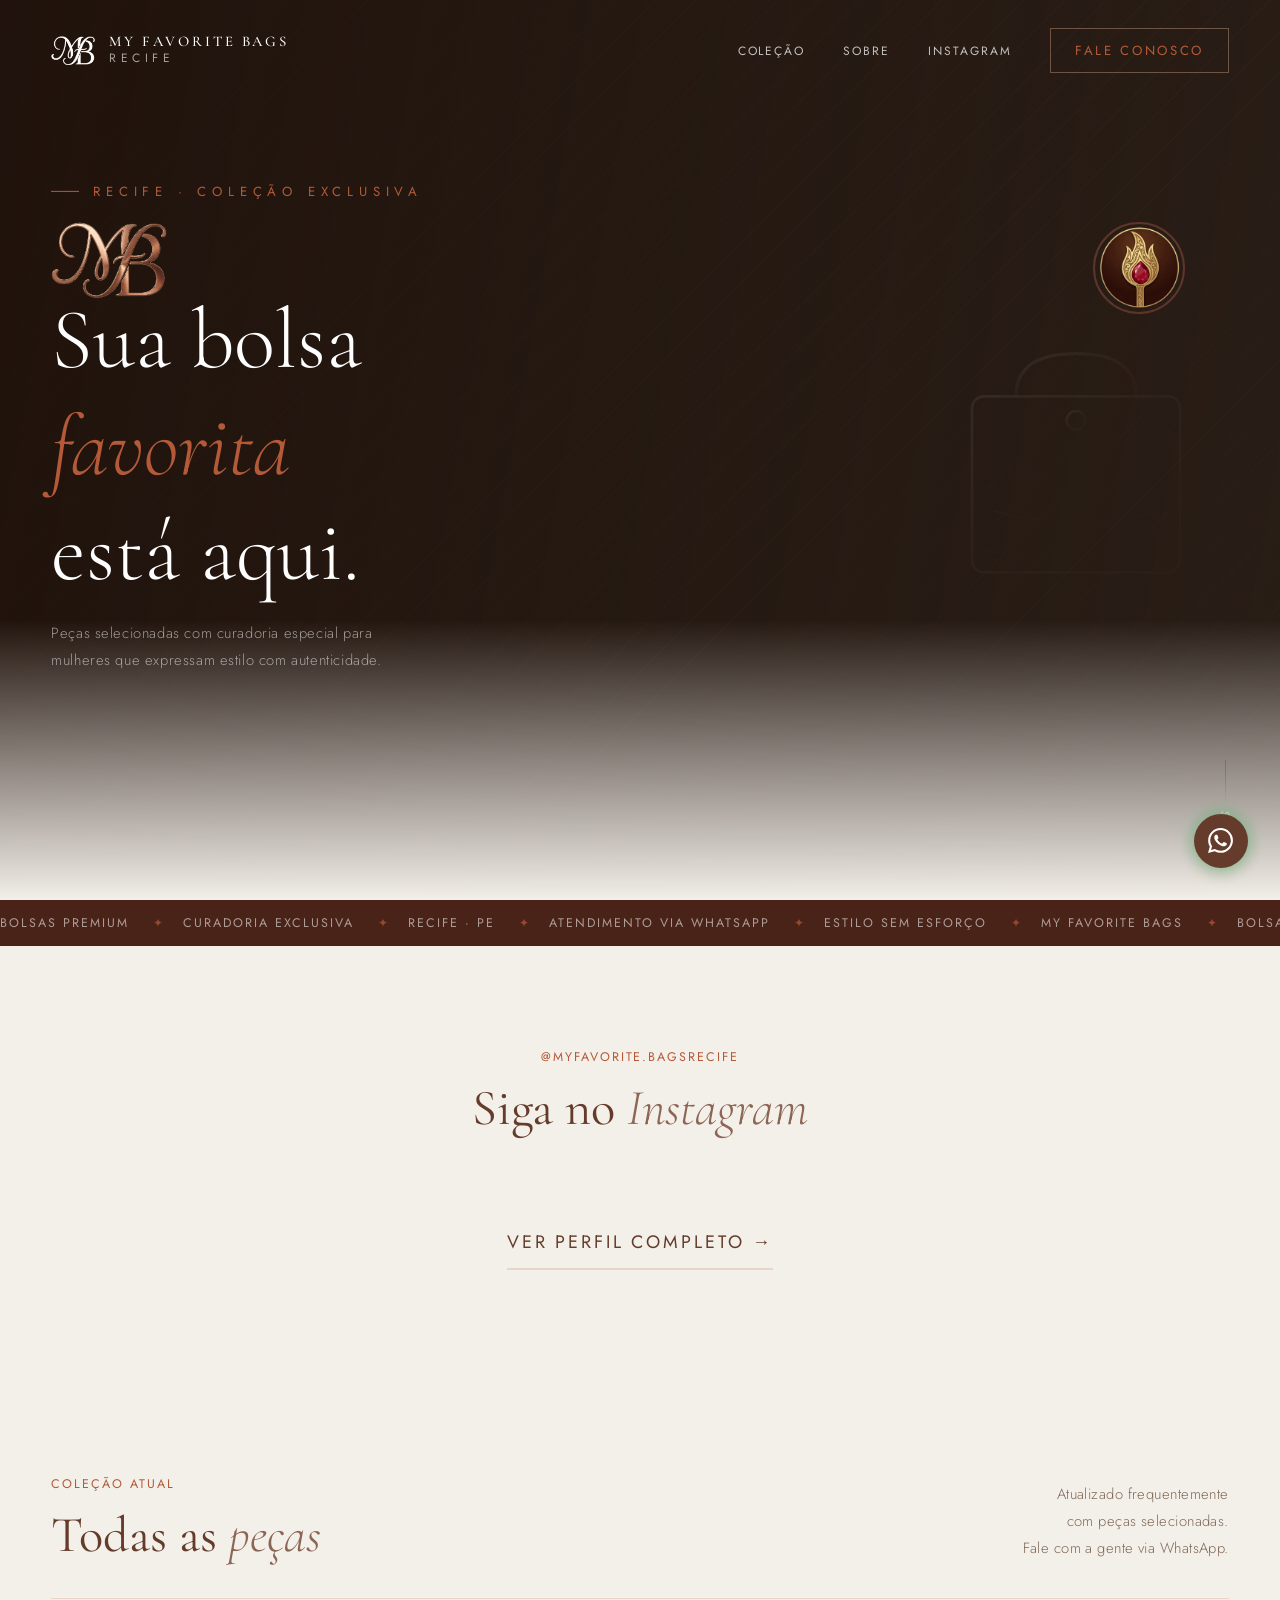
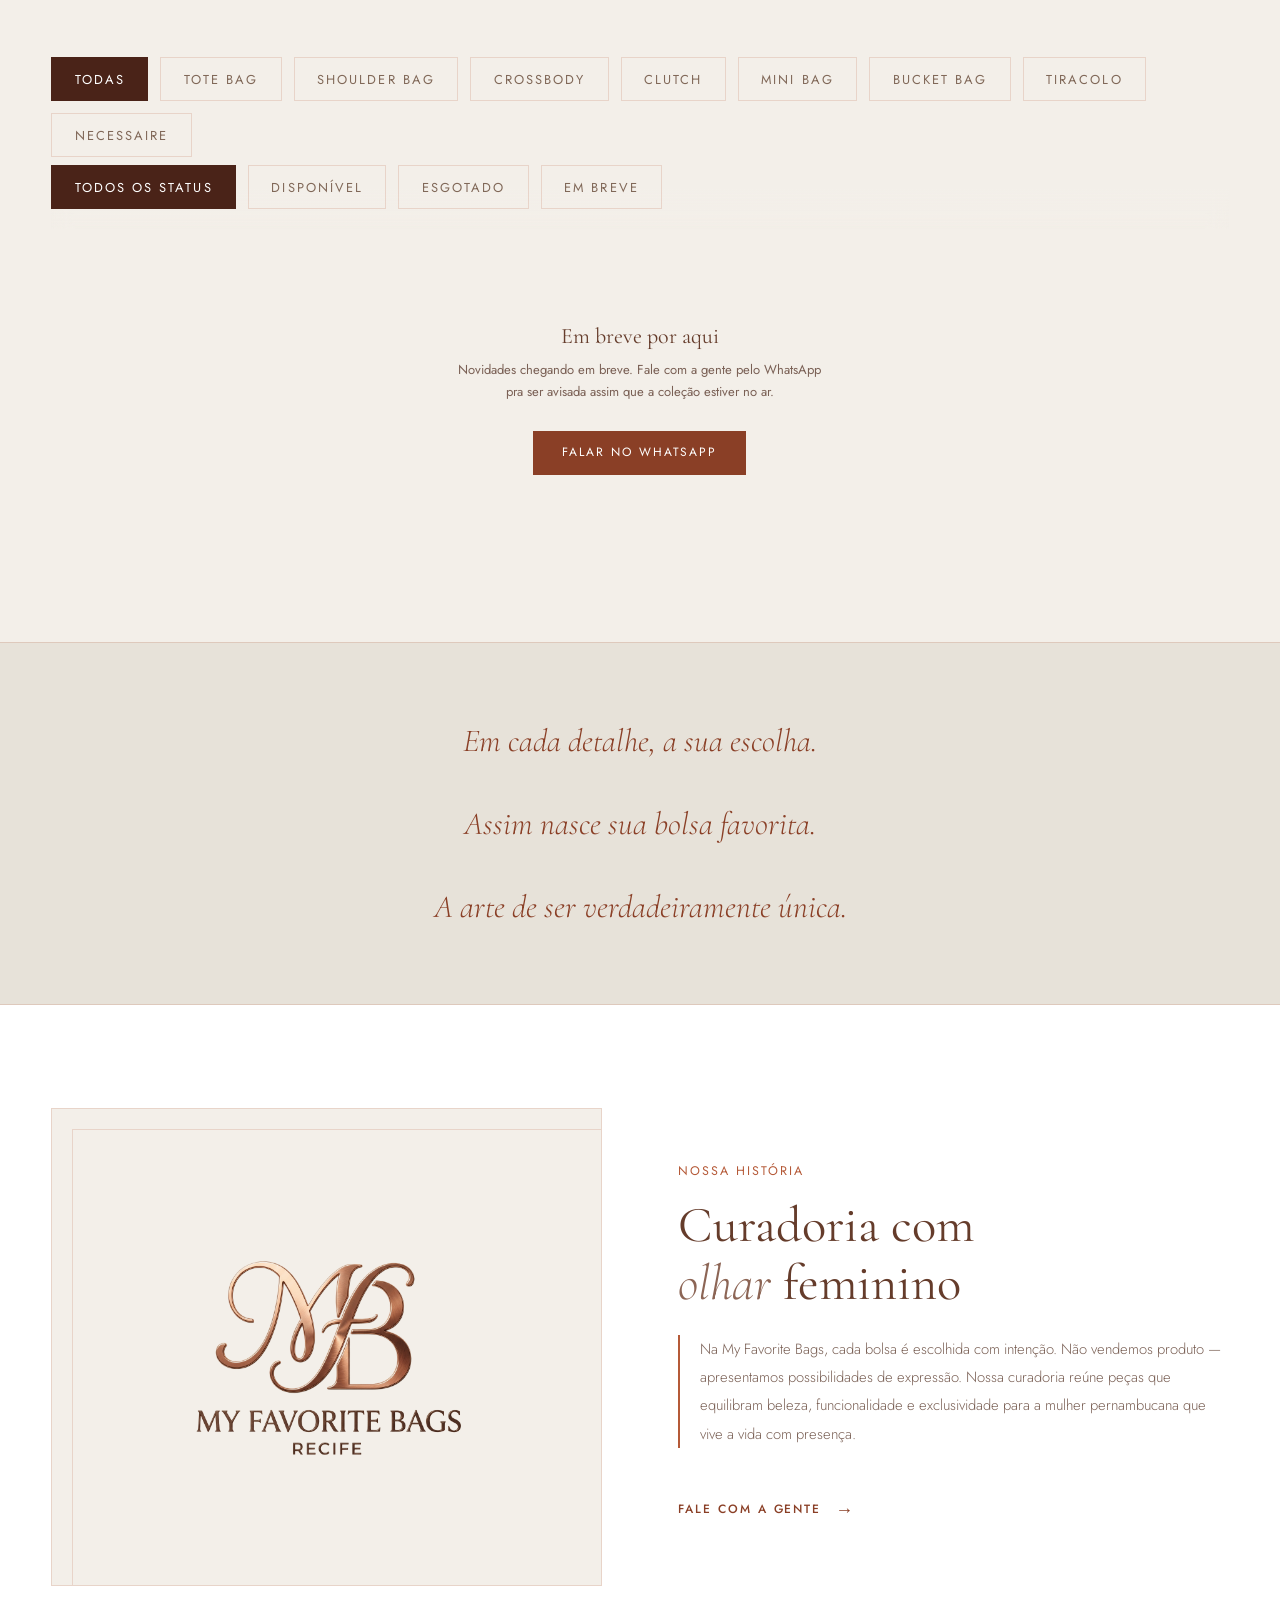
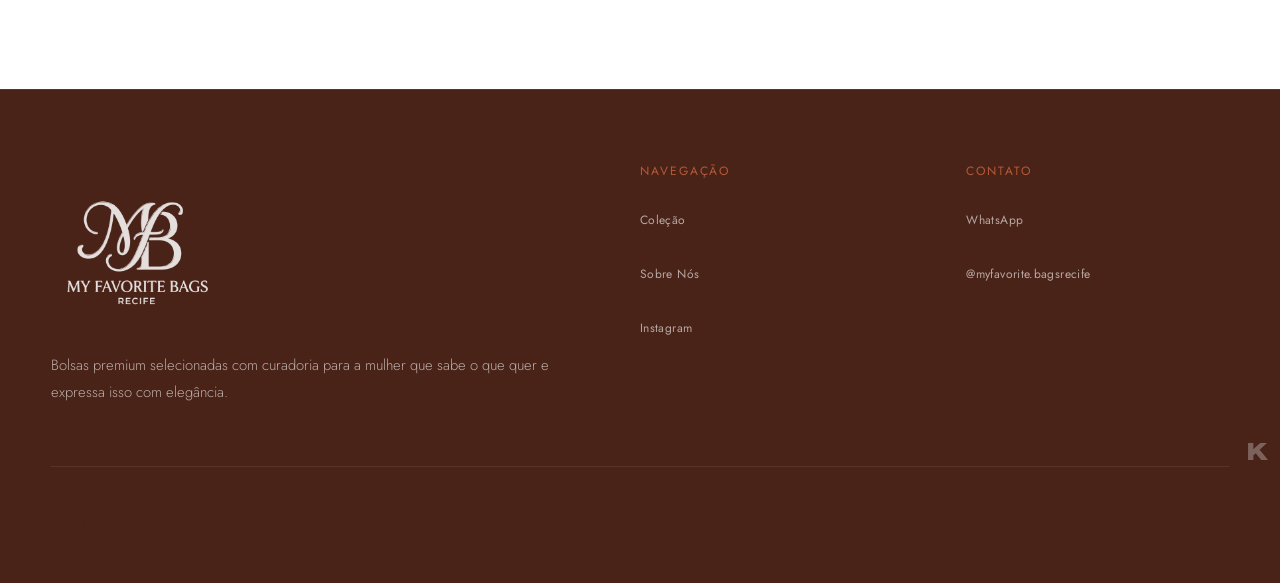
==== commit ab019a3e: "Atualiza o site" ====
--- a/looks.html
+++ b/looks.html
@@ -6,20 +6,21 @@
 <meta name="viewport" content="width=device-width, initial-scale=1.0">
 <title>My Favorite Looks — Recife</title>
 <meta name="description" content="Acessórios selecionados para compor o seu look. Recife, PE.">
-<link rel="canonical" href="https://myfavoritebags.com.br/looks.html">
+<link rel="canonical" href="https://myfavoritebags.vercel.app/looks.html">
 <link rel="icon" type="image/png" sizes="32x32" href="img/favicon-32.png">
 <link rel="icon" type="image/png" sizes="16x16" href="img/favicon-16.png">
 <link rel="apple-touch-icon" sizes="180x180" href="img/favicon-180.png">
 <meta name="theme-color" content="#FAF7F1">
 <meta property="og:type" content="website">
+<meta property="og:url" content="https://myfavoritebags.vercel.app/looks.html">
 <meta property="og:title" content="My Favorite Looks — Recife">
 <meta property="og:description" content="Acessórios selecionados para compor o seu look. Recife, PE.">
-<meta property="og:image" content="img/og-image.jpg">
+<meta property="og:image" content="https://myfavoritebags.vercel.app/img/og-image.jpg">
 <meta property="og:locale" content="pt_BR">
 <meta name="twitter:card" content="summary_large_image">
 <meta name="twitter:title" content="My Favorite Looks — Recife">
 <meta name="twitter:description" content="Acessórios selecionados para compor o seu look. Recife, PE.">
-<meta name="twitter:image" content="img/og-image.jpg">
+<meta name="twitter:image" content="https://myfavoritebags.vercel.app/img/og-image.jpg">
 <script>
   // Bloqueio/visibilidade controlado pelo painel central do My Favorite Bags (localStorage compartilhado)
   // ?preview=1 permite que o admin edite/visualize a página mesmo bloqueada, sem publicar.
@@ -1925,6 +1926,50 @@
   if (count) count.textContent = `${list.length} ${list.length === 1 ? 'peça encontrada' : 'peças encontradas'}`;
   initFloatingDrag(grid);
   initViewShake(grid);
+  injectProductSchema(list);
+}
+
+// ── SEO: injeta/atualiza um JSON-LD (schema.org/Product) com o catálogo
+// visível no momento. Roda toda vez que renderProducts() é chamado, então o
+// schema reflete filtros/estoque atualizados sem precisar de página própria
+// por peça (o catálogo é montado só em JS a partir do Supabase).
+function injectProductSchema(list) {
+  const SITE_URL = 'https://myfavoritebags.vercel.app';
+  const availabilityMap = {
+    available: 'https://schema.org/InStock',
+    sold_out: 'https://schema.org/OutOfStock',
+    coming_soon: 'https://schema.org/PreOrder',
+  };
+  const items = list.slice(0, 60).map(p => {
+    const price = priceNum(p.promo ? p.promo.new : p.price);
+    const img = p.img ? (p.img.startsWith('http') ? p.img : `${SITE_URL}/${p.img.replace(/^\//, '')}`) : `${SITE_URL}/img/og-image.jpg`;
+    return {
+      '@type': 'Product',
+      name: p.name,
+      category: CATS[p.cat] || p.cat,
+      image: img,
+      description: p.desc || `${p.name} — ${CATS[p.cat] || p.cat}. My Favorite Looks, Recife.`,
+      offers: {
+        '@type': 'Offer',
+        priceCurrency: 'BRL',
+        price: price || '0',
+        availability: availabilityMap[p.status] || 'https://schema.org/InStock',
+        url: `${SITE_URL}/looks.html`,
+      },
+    };
+  });
+  const data = {
+    '@context': 'https://schema.org',
+    '@graph': items,
+  };
+  let el = document.getElementById('productSchema');
+  if (!el) {
+    el = document.createElement('script');
+    el.type = 'application/ld+json';
+    el.id = 'productSchema';
+    document.head.appendChild(el);
+  }
+  el.textContent = JSON.stringify(data);
 }
 
 // Toda vez que um item flutuante entra na tela (primeira vez, ou de novo ao
--- a/css/nav.css
+++ b/css/nav.css
@@ -63,8 +63,8 @@
   padding:9px 12px; color:var(--text); cursor:pointer;
   transition:background .12s, color .12s;
 }
-.csel-opt:hover { background:rgba(145,94,72,.35); color:var(--text); }
-.csel-opt.sel { background:rgba(145,94,72,.35); color:var(--text); font-weight:700; }
+.csel-opt:hover { background:color-mix(in srgb, var(--rose-dark) 35%, transparent); color:var(--text); }
+.csel-opt.sel { background:color-mix(in srgb, var(--rose-dark) 35%, transparent); color:var(--text); font-weight:700; }
 
 /* ─── LEGENDA DE CATEGORIA (catálogo público) — passar o mouse ou clicar
    mostra uma explicação curta da categoria acima do botão. ────────────────── */
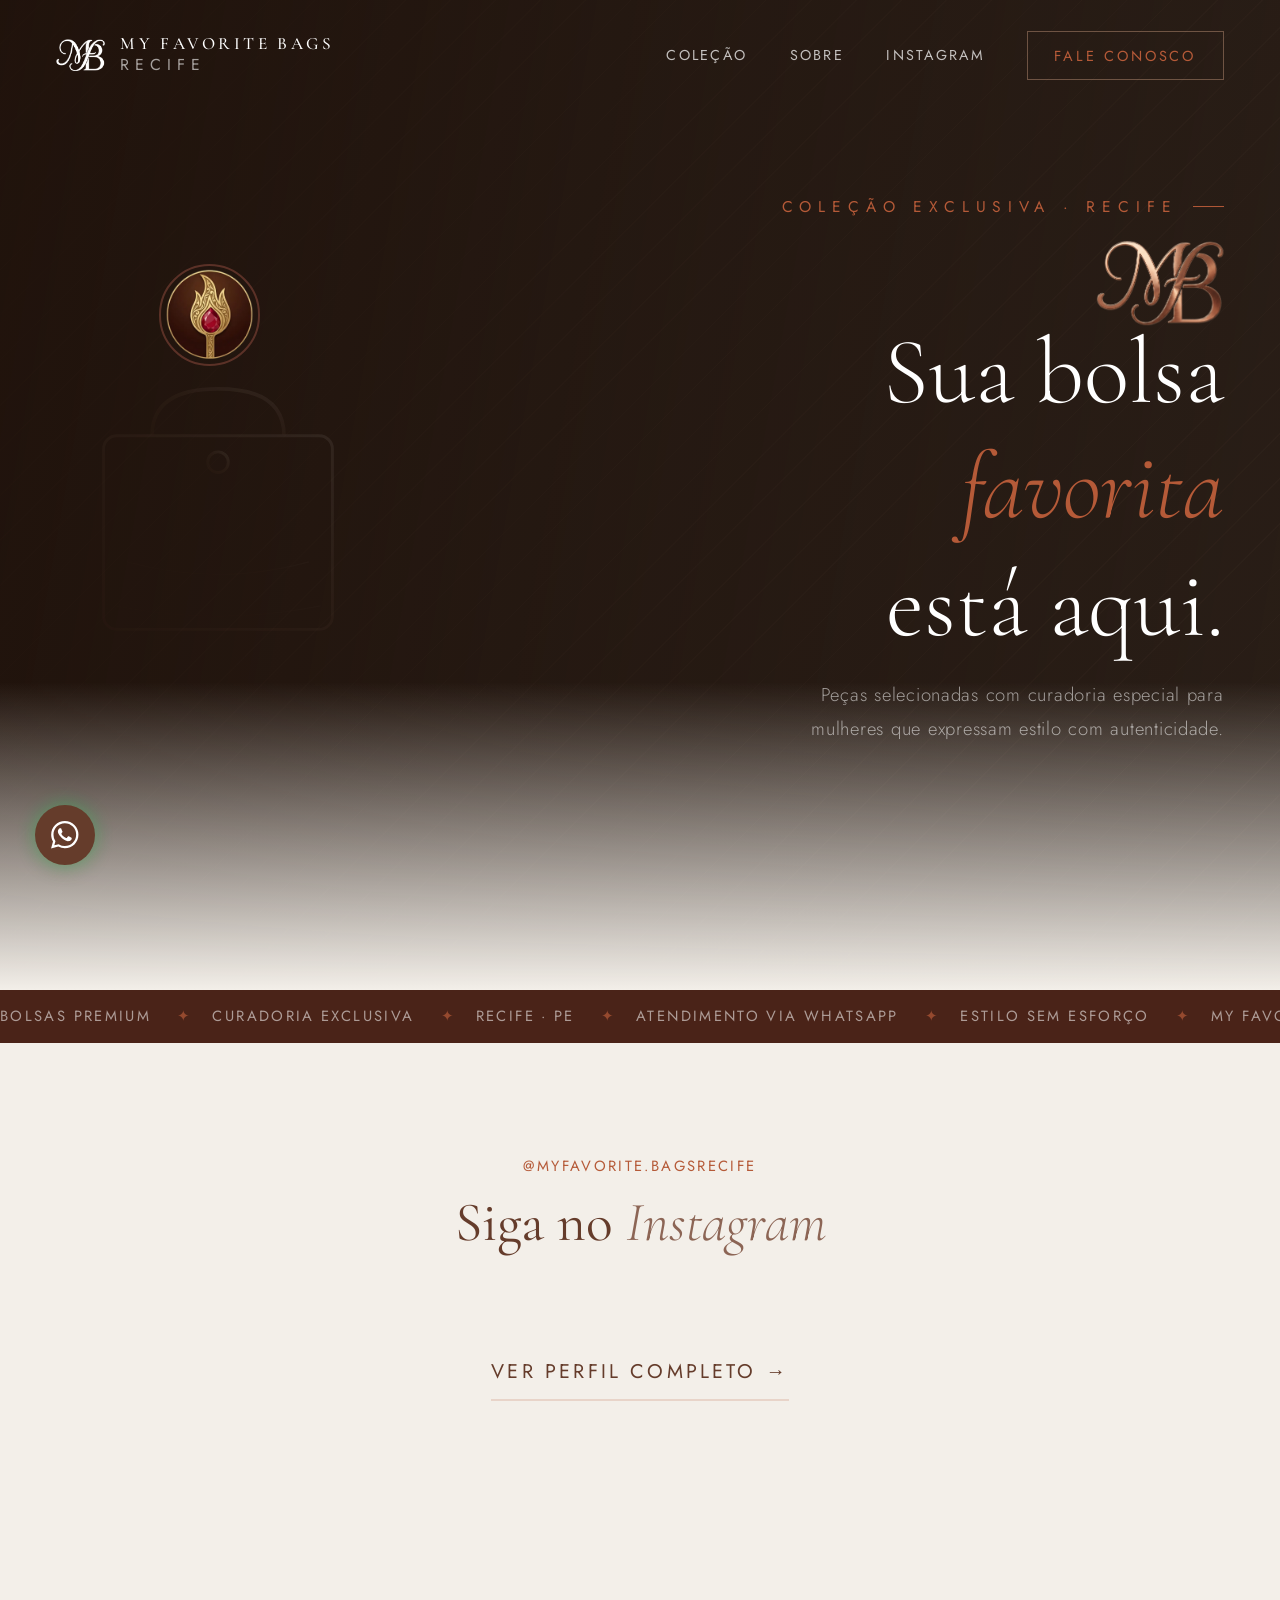
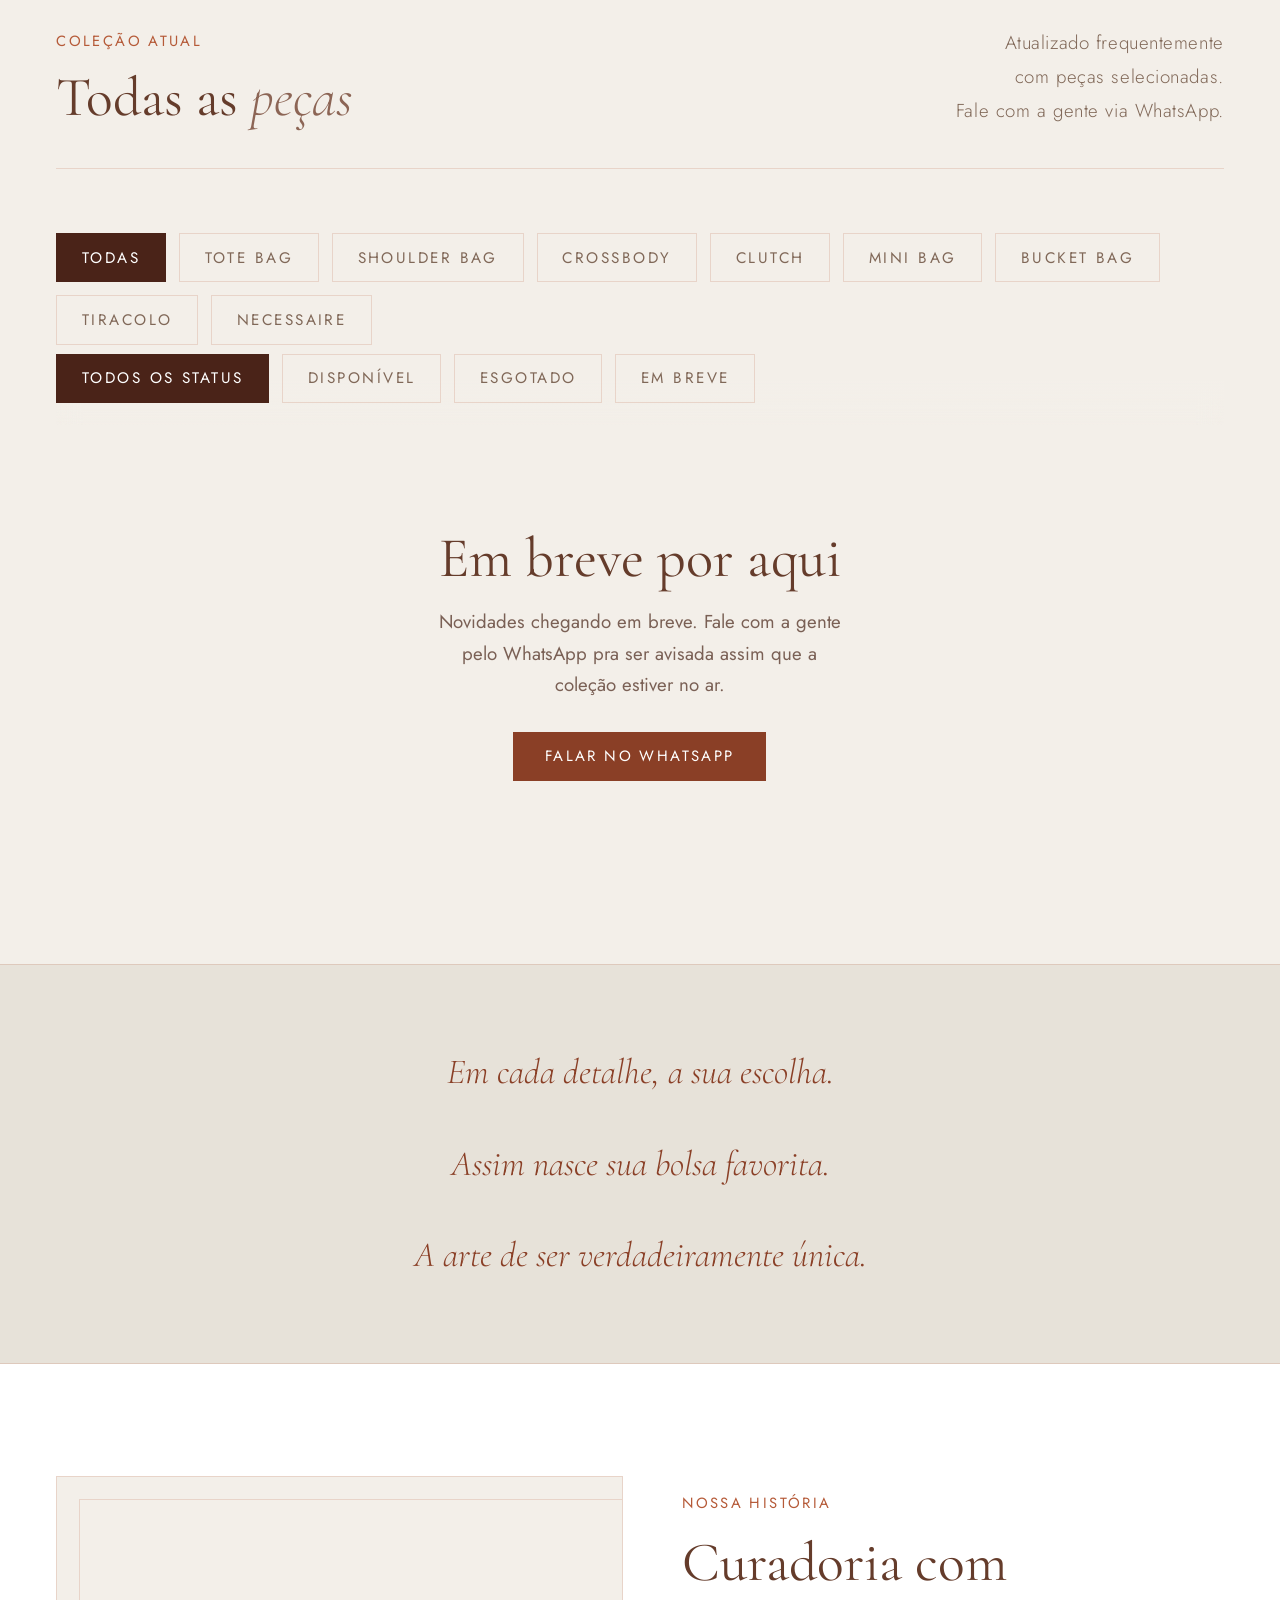
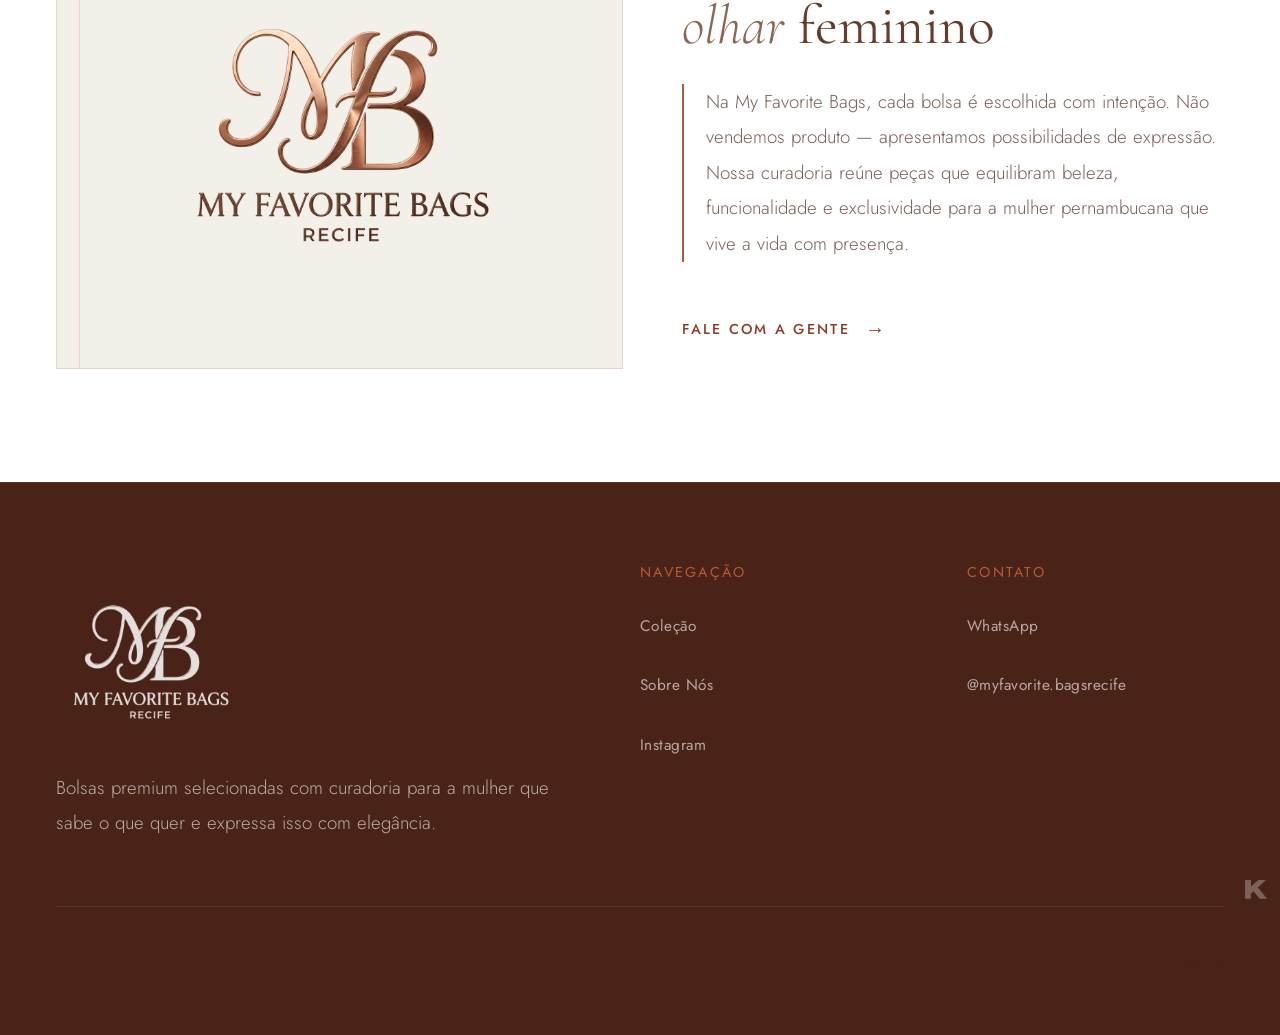
==== commit d8b7fbff: "Atualiza o site" ====
--- a/looks.html
+++ b/looks.html
@@ -76,7 +76,7 @@
 /* ─── RESET ───────────────────────────────────────────────────────────────── */
 *, *::before, *::after { margin:0; padding:0; box-sizing:border-box; }
 html { scroll-behavior:smooth; -webkit-text-size-adjust:100%; }
-body { font-family:'Jost',sans-serif; background:var(--bg); color:var(--text-body); overflow-x:hidden; position:relative; }
+body { font-family:'Jost',sans-serif; background:var(--bg); color:var(--text-body); overflow-x:hidden; position:relative; zoom:1.1; }
 a { text-decoration:none; color:inherit; }
 button { font-family:'Jost',sans-serif; }
 
@@ -125,7 +125,7 @@
 
 /* Right decorative bag silhouette */
 .hero-deco {
-  position:absolute; right:5%; top:50%; transform:translateY(-50%);
+  position:absolute; left:5%; top:50%; transform:translateY(-50%) scaleX(-1);
   width:280px; height:320px; opacity:.08;
   pointer-events:none;
 }
@@ -219,7 +219,7 @@
 #matchHeroBtn .mhb-tip {
   position:absolute; top:100%; left:50%; transform:translateX(-50%);
   margin-top:8px; white-space:nowrap;
-  font-family:'Jost',sans-serif; font-size:12px; letter-spacing:.14em; text-transform:uppercase;
+  font-family:'Jost',sans-serif; font-size:13px; letter-spacing:.14em; text-transform:uppercase;
   color:#fff; background:rgba(32,29,26,.75); padding:6px 14px; border-radius:999px;
   opacity:0; pointer-events:none; transition:opacity .3s;
 }
@@ -230,16 +230,16 @@
 
 /* Content */
 .hero-content {
-  position:absolute; left:7%; top:50%; transform:translateY(-50%);
-  max-width:560px;
+  position:absolute; right:7%; top:50%; transform:translateY(-50%);
+  max-width:560px; text-align:right;
 }
 .hero-eyebrow {
-  display:flex; align-items:center; gap:14px;
-  font-size:12px; letter-spacing:.16em; text-transform:uppercase;
+  display:flex; align-items:center; justify-content:flex-end; gap:14px;
+  font-size:13px; letter-spacing:.16em; text-transform:uppercase;
   color:var(--silver); margin-bottom:20px;
   opacity:0; animation:fadeUp 1s .2s var(--ease) forwards;
 }
-.hero-eyebrow::before {
+.hero-eyebrow::after {
   content:''; display:inline-block;
   width:28px; height:1px; background:var(--silver);
 }
@@ -271,7 +271,7 @@
 .hero-sub {
   font-size:13px; letter-spacing:.04em; line-height:1.85;
   color:var(--text-mid); font-weight:300;
-  margin-bottom:44px; max-width:360px;
+  margin-bottom:44px; margin-left:auto; max-width:360px;
   opacity:0; animation:fadeUp 1s .7s var(--ease) forwards;
 }
 .hero-btn {
@@ -307,12 +307,10 @@
 
 /* Scroll hint */
 .h-scroll {
-  position:absolute; right:46px; bottom:36px;
-  display:flex; flex-direction:column; align-items:center; gap:9px;
-  opacity:0; animation:fadeIn 1s 1.8s forwards;
+  display:none;
 }
 .h-scroll-txt {
-  font-size:12px; letter-spacing:.16em; text-transform:uppercase;
+  font-size:13px; letter-spacing:.16em; text-transform:uppercase;
   color:rgba(32,29,26,.35); writing-mode:vertical-rl;
 }
 .h-scroll-line {
@@ -326,7 +324,7 @@
 .marquee-strip { background:var(--bg2); padding:14px 0; overflow:hidden; border-top:1px solid var(--line); border-bottom:1px solid var(--line); }
 .m-track { display:flex; white-space:nowrap; animation:mq 26s linear infinite; }
 .m-item {
-  font-size:12px; letter-spacing:.16em; text-transform:uppercase;
+  font-size:13px; letter-spacing:.16em; text-transform:uppercase;
   color:var(--text-mid); flex-shrink:0;
 }
 .m-sep { color:var(--silver); opacity:.7; margin:0 18px; display:inline-block; }
@@ -334,7 +332,7 @@
 
 /* ─── SHARED SECTION TOKENS ───────────────────────────────────────────────── */
 .eyebrow {
-  font-size:12px; letter-spacing:.16em; text-transform:uppercase;
+  font-size:13px; letter-spacing:.16em; text-transform:uppercase;
   color:var(--silver); font-weight:400; margin-bottom:14px;
 }
 .section-title {
@@ -400,7 +398,7 @@
   pointer-events:none;
 }
 .sold-badge {
-  font-size:12px; letter-spacing:.2em; text-transform:uppercase;
+  font-size:13px; letter-spacing:.2em; text-transform:uppercase;
   color:var(--text-muted); border:1px solid var(--text-muted);
   padding:7px 18px; background:var(--white);
 }
@@ -428,7 +426,7 @@
 /* New badge */
 .new-b {
   position:absolute; top:14px; left:14px;
-  font-size:12px; letter-spacing:.16em; text-transform:uppercase;
+  font-size:13px; letter-spacing:.16em; text-transform:uppercase;
   background:var(--rose-deep); color:#fff; padding:6px 12px;
 }
 /* Versão do badge "Novo" acima do nome do item (não mais sobre a foto) */
@@ -437,7 +435,7 @@
 }
 .promo-b {
   position:absolute; top:14px; right:14px;
-  font-size:12px; font-weight:700; letter-spacing:.03em;
+  font-size:13px; font-weight:700; letter-spacing:.03em;
   font-family:'Jost',sans-serif;
   background:#B5544A; color:#fff; padding:5px 10px; border-radius:3px;
 }
@@ -451,7 +449,7 @@
 .pcard:not(.out):hover .pname { color:var(--rose-deep); }
 .pmeta { display:flex; align-items:center; justify-content:space-between; margin-bottom:14px; }
 .pcat {
-  font-size:12px; letter-spacing:.16em; text-transform:uppercase; color:var(--text-muted);
+  font-size:13px; letter-spacing:.16em; text-transform:uppercase; color:var(--text-muted);
 }
 .pprice {
   font-family:'Cormorant Garamond',serif;
@@ -635,7 +633,7 @@
   width:40%; height:1px; background:var(--silver);
 }
 
-.about-eyebrow { font-size:12px; letter-spacing:.3em; text-transform:uppercase; color:var(--silver); margin-bottom:16px; }
+.about-eyebrow { font-size:13px; letter-spacing:.3em; text-transform:uppercase; color:var(--silver); margin-bottom:16px; }
 .about-title {
   font-family:'Cormorant Garamond',serif;
   font-size:clamp(34px,3.4vw,48px); font-weight:400;
@@ -702,21 +700,21 @@
 .foot-logo-row { display:flex; align-items:center; gap:14px; margin-bottom:20px; }
 .foot-logo-svg { width:48px; height:48px; }
 .foot-brand { font-family:'Cormorant Garamond',serif; font-size:18px; font-weight:400; letter-spacing:.14em; color:var(--rose-deep); }
-.foot-brand-sub { font-size:12px; letter-spacing:.2em; text-transform:uppercase; color:var(--text-mid); }
+.foot-brand-sub { font-size:13px; letter-spacing:.2em; text-transform:uppercase; color:var(--text-mid); }
 .foot-body { font-size:13px; color:var(--text-body); line-height:1.85; font-weight:300; }
-.foot-col-h { font-size:12px; letter-spacing:.2em; text-transform:uppercase; color:var(--rose-dark); margin-bottom:18px; }
+.foot-col-h { font-size:13px; letter-spacing:.2em; text-transform:uppercase; color:var(--rose-dark); margin-bottom:18px; }
 .foot-links { list-style:none; }
 .foot-links li { margin-bottom:10px; }
-.foot-links a { font-size:13px; color:var(--text-mid); transition:color .3s; letter-spacing:.03em; }
+.foot-links a { font-size:14px; color:var(--text-mid); transition:color .3s; letter-spacing:.03em; }
 .foot-links a:hover { color:var(--rose-deep); }
 .foot-bot { display:flex; align-items:center; justify-content:space-between; }
-.foot-copy { font-size:12px; color:var(--text-muted); letter-spacing:.08em; }
+.foot-copy { font-size:13px; color:var(--text-muted); letter-spacing:.08em; }
 .foot-rule { width:32px; height:1px; background:var(--rose); opacity:.6; }
 
 
 /* ─── ADMIN ───────────────────────────────────────────────────────────────── */
 .admin-trig {
-  font-size:12px; letter-spacing:.16em; text-transform:uppercase;
+  font-size:13px; letter-spacing:.16em; text-transform:uppercase;
   color:var(--bg2); cursor:pointer; background:none; border:none;
   font-family:'Jost',sans-serif; transition:color .3s;
 }
@@ -732,7 +730,7 @@
 .admin-ov.visible { opacity:1; }
 .admin-panel {
   background:var(--bg); width:900px;
-  max-width:96vw; height:82vh; max-height:760px;
+  max-width:96vw; height:80vh; max-height:740px;
   display:flex; flex-direction:column;
   overflow:hidden;
   transform:translateY(18px) scale(.97);
@@ -741,19 +739,28 @@
 }
 .admin-ov.visible .admin-panel { transform:translateY(0) scale(1); opacity:1; }
 .admin-hd {
-  background:var(--bg); padding:26px 38px;
-  display:flex; align-items:center; justify-content:space-between;
+  background:var(--bg); padding:14px 38px;
+  display:grid; grid-template-columns:1fr auto 1fr; align-items:center; gap:14px;
   flex-shrink:0; border-bottom:2px solid var(--rose);
 }
 .admin-hd-t {
   font-family:'Cormorant Garamond',serif;
   font-size:22px; font-weight:400; color:var(--rose-deep); letter-spacing:.12em;
+  text-align:center; grid-column:2;
 }
 .admin-x {
   background:none; border:none; color:var(--text-muted);
   font-size:20px; cursor:pointer; transition:color .3s;
+  justify-self:end;
 }
 .admin-x:hover { color:var(--rose-deep); }
+.admin-logout-btn {
+  justify-self:start;
+  font-family:'Jost',sans-serif; font-size:11.5px; letter-spacing:.14em; text-transform:uppercase;
+  color:var(--rose-deep); background:none; border:1px solid var(--rose);
+  border-radius:6px; padding:6px 12px; cursor:pointer; transition:background .25s, color .25s, border-color .25s;
+}
+.admin-logout-btn:hover { background:var(--rose); color:#fff; }
 .admin-bd {
   padding:28px 38px 40px; overflow-y:auto; flex:1;
   scrollbar-width:thin; scrollbar-color:var(--rose-dark) transparent;
@@ -859,14 +866,16 @@
   display:flex; flex-direction:column; gap:14px;
   max-width:340px; margin:0 auto; padding:60px 0; text-align:center;
 }
+.login-wrap .fb { font-size:15px; padding:14px 28px; }
+.login-wrap.login-wide { max-width:480px; }
 .login-t {
-  font-family:'Cormorant Garamond',serif; font-size:28px; font-weight:400;
+  font-family:'Cormorant Garamond',serif; font-size:32px; font-weight:400;
   color:var(--text); letter-spacing:.1em; margin-bottom:6px;
 }
-.login-s { font-size:13px; color:var(--text-muted); letter-spacing:.08em; margin-bottom:24px; }
-.lerr { font-size:12px; color:#7A1E1E; margin-top:8px; }
+.login-s { font-size:15.5px; color:var(--text-muted); letter-spacing:.08em; margin-bottom:24px; }
+.lerr { font-size:14.5px; color:#7A1E1E; margin-top:8px; }
 .login-links { display:flex; flex-direction:column; gap:10px; align-items:center; margin-top:18px; }
-.login-links a { font-size:12px; color:var(--rose-dark); text-decoration:underline; text-underline-offset:2px; }
+.login-links a { font-size:15px; color:var(--rose-dark); text-decoration:underline; text-underline-offset:2px; }
 .login-links a:hover { color:var(--rose-deep); }
 
 /* ─── ANIMATIONS ──────────────────────────────────────────────────────────── */
@@ -929,7 +938,7 @@
   #navBagsBtn {
     position:fixed !important;
     right:auto !important; margin:0 !important;
-    padding:0 !important; font-size:12px !important;
+    padding:0 !important; font-size:13px !important;
     white-space:nowrap !important;
     min-width:0 !important; max-width:none !important;
     background:transparent !important; border:none !important; box-shadow:none !important;
@@ -976,7 +985,7 @@
 @media(max-width:820px){
   .pgrid { grid-template-columns:repeat(2,1fr); gap:24px 16px; }
   .hero-title { font-size: clamp(42px,10vw,68px); }
-  .hero-sub { font-size:12px; max-width:90%; }
+  .hero-sub { font-size:13px; max-width:90%; }
   .catalog { padding:64px 5% 72px; }
   .cat-head { flex-direction:column; align-items:flex-start; gap:12px; }
   .cat-desc { text-align:left; max-width:100%; }
@@ -1005,10 +1014,10 @@
     background:linear-gradient(to bottom, rgba(250,247,241,1) 0%, rgba(250,247,241,.85) 50%, rgba(250,247,241,.5) 80%, rgba(250,247,241,0) 100%) !important;
   }
   .nav-links { display:none; }
-  .nav-cta { font-size:12px; padding:8px 16px; }
+  .nav-cta { font-size:13px; padding:8px 16px; }
   .nav-words-main { font-size:13px; letter-spacing:.14em; }
   
-  .hero-content { left:5%; max-width:95%; }
+  .hero-content { right:5%; max-width:95%; }
   .hero-title { font-size:clamp(38px,11vw,60px); }
   .hero-sub { display:none; }
   .hero-btn { margin-top:8px; }
@@ -1016,7 +1025,7 @@
   .pgrid { grid-template-columns:1fr 1fr; gap:16px 10px; }
   .pname { font-size:16px; }
   .pprice { font-size:15px; }
-  .pcat { font-size:12px; }
+  .pcat { font-size:13px; }
   .pwa { font-size:12px; letter-spacing:.12em; padding:10px 8px; }
   .pwa svg { display:none; }
 
@@ -1039,14 +1048,14 @@
   
   .frow { grid-template-columns:1fr; }
   .admin-bd { padding:20px 16px; }
-  .admin-panel { height:92vh; max-height:92vh; }
+  .admin-panel { height:76vh; max-height:76vh; }
 }
 
 /* Mobile small */
 @media(max-width:380px){
   .pgrid { grid-template-columns:1fr; }
   .hero-title { font-size:38px; }
-  .nav-words-main { font-size:12px; }
+  .nav-words-main { font-size:13px; }
   .nav-cta { display:none; }
 }
 
@@ -1061,7 +1070,7 @@
 /* ── LOGO PNG transparente ───────────────────────────── */
 .nav-logo-img { display:block; width:44px; height:44px; object-fit:contain; filter: brightness(0) opacity(.74); transition: filter .4s; }
 nav.s .nav-logo-img { filter: brightness(0) opacity(.74); }
-.hero-logo-img { display:block; width:116px; height:auto; max-height:116px; object-fit:contain; opacity:0; animation:fadeUp 1s .35s var(--ease) forwards; }
+.hero-logo-img { display:block; margin-left:auto; width:116px; height:auto; max-height:116px; object-fit:contain; opacity:0; animation:fadeUp 1s .35s var(--ease) forwards; }
 .about-logo-img { display:block; width:min(320px,72vw); height:auto; object-fit:contain; }
 .foot-logo-img  { display:block; width:170px; height:auto; object-fit:contain; filter: brightness(0) opacity(.68); -webkit-mask-image:linear-gradient(180deg, rgba(0,0,0,.94) 0%, rgba(0,0,0,.78) 100%); mask-image:linear-gradient(180deg, rgba(0,0,0,.94) 0%, rgba(0,0,0,.78) 100%); }
 @media(max-width:600px){
@@ -1102,7 +1111,7 @@
   min-height:min(42rem, 100svh);
 }
 .hero-content {
-  left:var(--page-gutter);
+  right:var(--page-gutter);
   width:min(100% - (var(--page-gutter) * 2), 35rem);
 }
 .hero-deco {
@@ -1111,7 +1120,7 @@
   aspect-ratio:7/8;
 }
 .hero-eyebrow {
-  font-size:clamp(0.75rem, .68rem + .18vw, .85rem);
+  font-size:clamp(0.8125rem, .74rem + .18vw, .9rem);
   letter-spacing:clamp(.24em, 1.2vw, .44em);
   line-height:1.5;
   flex-wrap:wrap;
@@ -1123,7 +1132,7 @@
 }
 .hero-title em { padding:clamp(.45rem, 1.5vw, 1rem) 0; }
 .hero-sub {
-  font-size:clamp(.82rem, .76rem + .2vw, .92rem);
+  font-size:clamp(1rem, .95rem + .25vw, 1.05rem);
   max-width:min(38ch, 100%);
 }
 .hero-btn {
@@ -1179,7 +1188,7 @@
 .cat-desc,
 .about-body,
 .foot-body {
-  font-size:clamp(.82rem, .78rem + .18vw, .95rem);
+  font-size:clamp(1rem, .95rem + .2vw, 1.0625rem);
 }
 .filters {
   gap:clamp(.45rem, 1.2vw, .75rem);
@@ -1188,7 +1197,7 @@
 .fpill {
   min-height:44px;
   padding:clamp(.55rem, 1.4vw, .72rem) clamp(.9rem, 2.4vw, 1.4rem);
-  font-size:clamp(.8rem, .76rem + .16vw, .88rem);
+  font-size:clamp(.8125rem, .76rem + .16vw, .9rem);
   letter-spacing:clamp(.1em, .65vw, .16em);
 }
 
@@ -1205,14 +1214,14 @@
   text-wrap:balance;
 }
 .new-b {
-  font-size:clamp(.75rem, .72rem + .15vw, .8rem);
+  font-size:clamp(.8125rem, .78rem + .15vw, .87rem);
   letter-spacing:clamp(.08em, .6vw, .16em);
 }
 .promo-b {
-  font-size:clamp(.7rem, .68rem + .15vw, .75rem);
+  font-size:clamp(.8125rem, .78rem + .15vw, .85rem);
 }
 .sold-badge {
-  font-size:clamp(.75rem, .72rem + .15vw, .8rem);
+  font-size:clamp(.8125rem, .78rem + .15vw, .87rem);
   letter-spacing:clamp(.08em, .6vw, .2em);
 }
 .slide-btn {
@@ -1292,9 +1301,9 @@
 .admin-panel {
   width:min(56.25rem, calc(100vw - 1rem));
   max-width:calc(100vw - 1rem);
-  height:min(82vh, 47.5rem);
-}
-.admin-hd { padding:clamp(1rem, 3vw, 1.6rem) clamp(1rem, 4vw, 2.4rem); gap:1rem; }
+  height:min(80vh, 44rem);
+}
+.admin-hd { padding:clamp(.6rem, 1.6vw, .9rem) clamp(1rem, 4vw, 2.4rem); gap:1rem; }
 .admin-hd-t {
   min-width:0;
   font-size:clamp(1.15rem, .95rem + 1vw, 1.38rem);
@@ -1366,7 +1375,7 @@
   nav { align-items:center; }
   .hero-content { top:48%; max-width:none; }
   .hero-title { font-size:clamp(2.35rem, 11vw, 3.75rem); margin-bottom:1rem; }
-  .hero-sub { display:block; font-size:.8rem; line-height:1.7; margin-bottom:1.35rem; max-width:31ch; }
+  .hero-sub { display:block; font-size:1rem; line-height:1.6; margin-bottom:1.35rem; max-width:31ch; }
   .hero-logo-img { width:clamp(4.8rem, 24vw, 5.5rem); }
   .catalog, .about, .insta { padding-block:var(--section-y-sm); }
   .pgrid { grid-template-columns:repeat(2, minmax(0, 1fr)); gap:1.2rem .75rem; }
@@ -1385,10 +1394,10 @@
 @media(max-width:430px){
   .nav-logo { gap:.65rem; }
   .nav-logo-img { width:2.25rem; height:2.25rem; }
-  .nav-words-main { font-size:.7rem; white-space:nowrap; }
-  .nav-words-sub { font-size:.55rem; }
+  .nav-words-main { font-size:.85rem; white-space:nowrap; }
+  .nav-words-sub { font-size:.8125rem; }
   .nav-cta { padding-inline:.75rem; letter-spacing:.12em; }
-  .hero-eyebrow::before { width:1.1rem; }
+  .hero-eyebrow::after { width:1.1rem; }
   .hero-title { font-size:clamp(2.15rem, 11vw, 3.15rem); }
   .hero-sub { max-width:28ch; }
   .section-title, .about-title { font-size:clamp(1.8rem, 8vw, 2.45rem); }
@@ -1592,7 +1601,7 @@
   </div>
 
   <div class="hero-content">
-    <p class="hero-eyebrow">Recife · Coleção Exclusiva</p>
+    <p class="hero-eyebrow">Coleção Exclusiva · Recife</p>
 
     <!-- Hero logo mark --><img src="webp/LogoMFL_B_gold.webp" alt="My Favorite Looks" class="hero-logo-img">
 
@@ -1717,7 +1726,7 @@
       </ul>
     </div>
   </div>
-  <div class="foot-bot" style="flex-direction:column;align-items:flex-start;gap:8px;">
+  <div class="foot-bot" style="flex-direction:column;align-items:flex-end;gap:8px;">
     <button class="admin-trig" onclick="openA()">Admin</button>
   </div>
 </footer>
@@ -1734,6 +1743,7 @@
 <div class="admin-ov" id="adminOv">
   <div class="admin-panel">
     <div class="admin-hd">
+      <button class="admin-logout-btn" id="adminLogoutBtn" onclick="adminLogout()" title="Sair" aria-label="Sair" style="display:none;">Sair</button>
       <span class="admin-hd-t">Painel Administrativo</span>
       <button class="admin-x" onclick="closeA()" aria-label="Fechar painel"><svg viewBox="0 0 24 24" width="16" height="16" fill="none" stroke="currentColor" stroke-width="2" stroke-linecap="round" aria-hidden="true"><path d="M5 5l14 14M19 5L5 19"/></svg></button>
     </div>
@@ -1907,8 +1917,8 @@
       : 'Nenhuma peça encontrada com esse filtro. Tente outra categoria ou status.';
     grid.innerHTML = `
       <div class="catalog-empty" style="grid-column:1/-1;text-align:center;padding:64px 20px;">
-        <p style="font-family:'Cormorant Garamond',serif;font-size:22px;color:var(--text);margin-bottom:10px;">Em breve por aqui</p>
-        <p style="font-size:13px;color:var(--text-body);max-width:380px;margin:0 auto 20px;line-height:1.7;">${emptyMsg}</p>
+        <p style="font-family:'Cormorant Garamond',serif;font-size:clamp(2.4rem, 2rem + 2vw, 3.2rem);font-weight:400;color:var(--text);margin-bottom:14px;line-height:1.1;">Em breve por aqui</p>
+        <p style="font-size:clamp(1rem,.95rem + .2vw,1.0625rem);color:var(--text-body);max-width:380px;margin:0 auto 20px;line-height:1.7;">${emptyMsg}</p>
         <a href="${waMsg('a próxima coleção', 'coming_soon')}" target="_blank" class="fb" style="display:inline-block;text-decoration:none;">Falar no WhatsApp</a>
       </div>`;
     const count = document.getElementById('catalogResultCount');
@@ -2148,6 +2158,12 @@
   ov.classList.remove('visible');
   setTimeout(() => ov.classList.remove('open'), 350);
 }
+function adminLogout() {
+  sessionStorage.removeItem('mfb_auth_ts');
+  sessionStorage.removeItem('mfbAdminPassword');
+  loggedIn = false;
+  renderLogin();
+}
 
 // ═══ LOGIN — senha (principal) ou autenticador (alternativa), nunca os dois
 // juntos — e um caminho de recuperação via e-mail pra Kupim Digital ═════════
@@ -2155,6 +2171,8 @@
 
 function renderLogin() {
   document.getElementById('adminTabs').style.display = 'none';
+  const logoutBtn = document.getElementById('adminLogoutBtn');
+  if (logoutBtn) logoutBtn.style.display = 'none';
   _loginView = 'password';
   renderLoginView();
 }
@@ -2173,7 +2191,7 @@
       <p class="lerr" id="lerr"></p>
       <div class="login-links">
         <a href="#" onclick="event.preventDefault(); setLoginView('forgot')">Esqueci a senha</a>
-        <a href="#" onclick="event.preventDefault(); setLoginView('altmenu')">Tentar acesso de outra forma</a>
+        <a href="#" onclick="event.preventDefault(); setLoginView('altmenu')">Tentar acessar de outra forma</a>
       </div>
     </div>`;
   } else if (_loginView === 'forgot') {
@@ -2189,27 +2207,25 @@
   } else if (_loginView === 'altmenu') {
     body.innerHTML = `
     <div class="login-wrap">
-      <div class="login-t">Acesso de outra forma</div>
-      <p class="login-s">Escolha como prefere continuar.</p>
+      <div class="login-t">Escolha como prefere continuar</div>
       <div class="login-links" style="margin-bottom:18px;">
-        <a href="#" onclick="event.preventDefault(); setLoginView('totp')">Tentar pelo autenticador</a>
+        <button class="fb" onclick="setLoginView('totp')">Tentar pelo autenticador</button>
       </div>
-      <button class="fb" onclick="openContactKupimModal()">Fala com Kupim Digital</button>
+      <button class="fb" onclick="openContactKupimModal()">Falar com Kupim Digital</button>
       <div class="login-links">
         <a href="#" onclick="event.preventDefault(); setLoginView('password')">Voltar para acesso com senha</a>
       </div>
     </div>`;
   } else if (_loginView === 'totp') {
     body.innerHTML = `
-    <div class="login-wrap">
-      <div class="login-t">Código do Autenticador</div>
-      <p class="login-s">Digite o código de 6 dígitos do app autenticador (Google Authenticator, Authy…).</p>
+    <div class="login-wrap login-wide">
+      <div class="login-t" style="font-size:24px;white-space:normal;">Digite o código de 6 dígitos do app autenticador<br>(Google Authenticator, Authy, ...)</div>
       <input class="fi" type="text" inputmode="numeric" maxlength="6" id="pwTotp" placeholder="000000" onkeydown="if(event.key==='Enter') tryLoginTotp()"/>
       <button class="fb" onclick="tryLoginTotp()" id="loginBtn">Entrar</button>
       <p class="lerr" id="lerr"></p>
       <div class="login-links">
         <a href="#" onclick="event.preventDefault(); setLoginView('password')">Voltar para acesso com senha</a>
-        <a href="#" onclick="event.preventDefault(); setLoginView('altmenu')">Tentar acesso de outra forma</a>
+        <a href="#" onclick="event.preventDefault(); setLoginView('altmenu')">Tentar acessar de outra forma</a>
       </div>
     </div>`;
   }
@@ -2299,6 +2315,8 @@
 function renderPanel() {
   beginCatalogEditSession();
   document.getElementById('adminTabs').style.display = 'flex';
+  const logoutBtn = document.getElementById('adminLogoutBtn');
+  if (logoutBtn) logoutBtn.style.display = 'inline-flex';
   // Garantir que a tab visual sempre começa em Visão Geral
   document.querySelectorAll('#adminTabs .atab').forEach(t => t.classList.remove('on'));
   const firstTab = document.querySelector('#adminTabs .atab');
@@ -2359,7 +2377,7 @@
       <div id="npPhotoBox" style="border:1.5px dashed var(--line);border-radius:8px;padding:18px;text-align:center;">
         <div id="npPhotoEmpty">
           <button type="button" class="fb" style="margin-top:0;" onclick="document.getElementById('npFile').click()">Escolher foto</button>
-          <p style="font-size:11.5px;color:var(--modal-muted,#8C8B85);margin-top:8px;">O fundo é removido automaticamente (remove.bg) — você confere antes de salvar.</p>
+          <p style="font-size:15px;color:var(--modal-muted,#8C8B85);margin-top:8px;">O fundo é removido automaticamente (remove.bg) — você confere antes de salvar.</p>
         </div>
         <div id="npPhotoWorking" style="display:none;font-size:12.5px;color:var(--rose-dark);">Preparando a imagem, aguarde…</div>
         <div id="npPhotoPreviewWrap" style="display:none;">
@@ -2419,7 +2437,7 @@
   </div>
 
   <div style="border-top:1px solid var(--line);margin-top:28px;padding-top:20px;text-align:right;">
-    <button onclick="openReview()" style="background:#9C7A34;color:#fff;border:none;border-radius:8px;padding:12px 24px;font-size:12px;font-weight:700;cursor:pointer;letter-spacing:.06em;display:inline-flex;align-items:center;">Revisar e Salvar<svg viewBox="0 0 24 24" width="14" height="14" fill="none" stroke="currentColor" stroke-width="2" stroke-linecap="round" stroke-linejoin="round" aria-hidden="true" style="vertical-align:-2px;margin-left:4px;"><path d="M5 12h14M13 6l6 6-6 6"/></svg></button>
+    <button onclick="openReview()" style="background:#9C7A34;color:#fff;border:none;border-radius:8px;padding:12px 26px;font-family:'Cormorant Garamond',serif;font-size:17px;font-weight:600;cursor:pointer;letter-spacing:.08em;display:inline-flex;align-items:center;">Revisar e Salvar<svg viewBox="0 0 24 24" width="14" height="14" fill="none" stroke="currentColor" stroke-width="2" stroke-linecap="round" stroke-linejoin="round" aria-hidden="true" style="vertical-align:-2px;margin-left:4px;"><path d="M5 12h14M13 6l6 6-6 6"/></svg></button>
   </div>`;
   renderOverviewTab();
   renderAdminList();
@@ -2527,7 +2545,7 @@
     </div>
     <div style="background:#FAF7F1;border-radius:10px;padding:16px 18px;margin-top:12px;">
       <div style="display:flex;align-items:center;justify-content:space-between;margin-bottom:10px;flex-wrap:wrap;gap:8px;">
-        <p style="font-weight:700;font-size:13px;color:#9C7A34;margin:0;">💍 Cliques por Peça</p>
+        <p style="font-weight:700;font-size:15.5px;color:#9C7A34;margin:0;">💍 Cliques por Peça</p>
         <div style="display:flex;gap:4px;flex-wrap:wrap;">
           ${['1d','7d','30d','365d','custom'].map(k => `
           <button onclick="setAnalyticsPeriod('${k}')" id="apbtn-${k}"
@@ -2548,7 +2566,7 @@
         </div>
       </div>
       <div id="analyticsBody">
-        <p style="font-size:13px;color:#8C8B85;">Nenhum clique registrado ainda.</p>
+        <p style="font-size:15px;color:#8C8B85;">Nenhum clique registrado ainda.</p>
       </div>
     </div>
 
@@ -3269,7 +3287,7 @@
   document.getElementById('modalPrice').innerHTML = (p.status !== 'available')
     ? ''
     : (p.promo)
-      ? `<span style="text-decoration:line-through;color:#B5544A;font-size:15px;margin-right:8px;font-weight:600;">${p.promo.old}</span><span style="color:var(--rose-dark);">${p.promo.new}</span>${(p.promo.showPct && p.promo.pct) ? `<span style="display:inline-block;margin-left:10px;vertical-align:middle;background:#B5544A;color:#fff;font-size:12px;font-weight:700;font-family:'Jost',sans-serif;letter-spacing:.03em;padding:3px 8px;border-radius:3px;">-${p.promo.pct}%</span>` : ''}`
+      ? `<span style="text-decoration:line-through;color:#B5544A;font-size:15px;margin-right:8px;font-weight:600;">${p.promo.old}</span><span style="color:var(--rose-dark);">${p.promo.new}</span>${(p.promo.showPct && p.promo.pct) ? `<span style="display:inline-block;margin-left:10px;vertical-align:middle;background:#B5544A;color:#fff;font-size:13px;font-weight:700;font-family:'Jost',sans-serif;letter-spacing:.03em;padding:3px 8px;border-radius:3px;">-${p.promo.pct}%</span>` : ''}`
       : p.price;
   document.getElementById('modalWa').href = waMsg(p.name, p.status);
   document.getElementById('modalWa').onclick = () => trackWa(id);
@@ -3361,7 +3379,7 @@
       <p style="font-size:13px;color:#8C8B85;margin-bottom:24px;">Você fez alterações no painel. Deseja salvar antes de sair?</p>
       <div style="display:flex;gap:10px;justify-content:center;">
         <button id="btnDiscardExit" style="padding:10px 18px;border:1px solid #DCDAD3;border-radius:8px;background:none;cursor:pointer;font-size:13px;">Sair sem salvar</button>
-        <button id="btnSaveExit"    style="padding:10px 18px;border:none;border-radius:8px;background:#9C7A34;color:#fff;cursor:pointer;font-size:13px;font-weight:700;">Revisar e Salvar</button>
+        <button id="btnSaveExit"    style="padding:10px 18px;border:none;border-radius:8px;background:#9C7A34;color:#fff;cursor:pointer;font-family:'Cormorant Garamond',serif;font-size:16px;font-weight:600;letter-spacing:.04em;">Revisar e Salvar</button>
       </div>
     </div>`;
     document.body.appendChild(wrap);
@@ -3410,18 +3428,17 @@
   // Posição sempre fixa (não salva mais no localStorage): o botão pode ser
   // arrastado, mas sempre volta pro mesmo lugar ao soltar.
   const heroRect = hero.getBoundingClientRect();
-  // Y alinhado com o topo da logo do nav, X centralizado com "Fale Conosco"
-  const logo = document.querySelector('.hero-logo-img') || document.querySelector('.nav-logo');
-  const cta  = document.querySelector('.nav-cta');
+  // Y alinhado com o topo da logo do hero, X centralizado com o título do nav
+  const heroLogo = document.querySelector('.hero-logo-img');
+  const navTitle = document.querySelector('.nav-logo');
   const btnSize = btn.getBoundingClientRect().width || 92;
   let topPx, leftPx;
-  if (logo && cta) {
-    const logoRect = logo.getBoundingClientRect();
-    const ctaRect  = cta.getBoundingClientRect();
-    topPx  = logoRect.top - heroRect.top;
-    leftPx = (ctaRect.left + ctaRect.width / 2) - heroRect.left - (btnSize / 2);
+  topPx = heroLogo ? (heroLogo.getBoundingClientRect().top - heroRect.top) : 24;
+  if (navTitle) {
+    const navRect = navTitle.getBoundingClientRect();
+    leftPx = (navRect.left + navRect.width / 2) - heroRect.left - (btnSize / 2);
   } else {
-    topPx = 24; leftPx = heroRect.width - btnSize - 40;
+    leftPx = 40;
   }
   btn.style.top = topPx + 'px';
   btn.style.left = leftPx + 'px';
@@ -3529,7 +3546,7 @@
     <div style="padding:24px 28px 28px;background:var(--bg);">
       <div id="modalNewBadge" class="new-b new-b-inline" style="display:none;">Novo</div>
       <div id="modalName"  style="font-size:18px;font-weight:700;color:var(--text);margin-bottom:6px;"></div>
-      <div id="modalCat"   style="font-size:12px;letter-spacing:.14em;text-transform:uppercase;color:var(--text-muted);margin-bottom:16px;"></div>
+      <div id="modalCat"   style="font-size:13px;letter-spacing:.14em;text-transform:uppercase;color:var(--text-muted);margin-bottom:16px;"></div>
       <div id="modalPrice" style="font-size:22px;font-weight:800;color:var(--rose-dark);margin-bottom:20px;"></div>
       <a id="modalWa" href="#" target="_blank" class="pwa" style="text-decoration:none;width:fit-content;">
         <svg width="13" height="13" viewBox="0 0 24 24" fill="currentColor"><path d="M17.472 14.382c-.297-.149-1.758-.867-2.03-.967-.273-.099-.471-.148-.67.15-.197.297-.767.966-.94 1.164-.173.199-.347.223-.644.075-.297-.15-1.255-.463-2.39-1.475-.883-.788-1.48-1.761-1.653-2.059-.173-.297-.018-.458.13-.606.134-.133.298-.347.446-.52.149-.174.198-.298.298-.497.099-.198.05-.371-.025-.52-.075-.149-.669-1.612-.916-2.207-.242-.579-.487-.5-.669-.51-.173-.008-.371-.01-.57-.01-.198 0-.52.074-.792.372-.272.297-1.04 1.016-1.04 2.479 0 1.462 1.065 2.875 1.213 3.074.149.198 2.096 3.2 5.077 4.487.709.306 1.262.489 1.694.625.712.227 1.36.195 1.871.118.571-.085 1.758-.719 2.006-1.413.248-.694.248-1.289.173-1.413-.074-.124-.272-.198-.57-.347m-5.421 7.403h-.004a9.87 9.87 0 01-5.031-1.378l-.361-.214-3.741.982.998-3.648-.235-.374a9.86 9.86 0 01-1.51-5.26c.001-5.45 4.436-9.884 9.888-9.884 2.64 0 5.122 1.03 6.988 2.898a9.825 9.825 0 012.893 6.994c-.003 5.45-4.437 9.884-9.885 9.884m8.413-18.297A11.815 11.815 0 0012.05 0C5.495 0 .16 5.335.157 11.892c0 2.096.547 4.142 1.588 5.945L.057 24l6.305-1.654a11.882 11.882 0 005.683 1.448h.005c6.554 0 11.89-5.335 11.893-11.893a11.821 11.821 0 00-3.48-8.413Z"/></svg>
--- a/css/nav.css
+++ b/css/nav.css
@@ -73,7 +73,7 @@
   content:attr(data-desc);
   position:absolute; left:50%; bottom:calc(100% + 10px); transform:translateX(-50%) translateY(4px);
   width:max-content; max-width:220px;
-  background:var(--rose-dark); color:#fff; font-size:11px; line-height:1.5;
+  background:var(--rose-dark); color:#fff; font-size:13px; line-height:1.5;
   padding:8px 12px; border-radius:6px; text-align:center;
   opacity:0; pointer-events:none; transition:opacity .18s, transform .18s; z-index:20;
 }
@@ -94,7 +94,7 @@
   --wa-shadow-rgb: 139,74,60;
 }
 .wa-float {
-  position:fixed; bottom:32px; right:32px; z-index:300;
+  position:fixed; bottom:32px; left:32px; z-index:300;
   width:54px; height:54px; background:var(--wa-bg); border-radius:50%;
   display:flex; align-items:center; justify-content:center;
   box-shadow:0 0 14px 3px rgba(37,211,102,.3), 0 4px 16px rgba(var(--wa-shadow-rgb),.28);
@@ -104,9 +104,9 @@
 .wa-float:hover { animation:none; transform:scale(1.1); box-shadow:0 0 14px 3px rgba(37,211,102,.3), 0 8px 24px rgba(var(--wa-shadow-rgb),.45); }
 @keyframes waf { 0%,100%{transform:translateY(0)} 50%{transform:translateY(-5px)} }
 .wa-tip {
-  position:absolute; right:62px; top:50%; transform:translateY(-50%);
+  position:absolute; left:62px; top:50%; transform:translateY(-50%);
   background:var(--rose-deep); color:#fff;
-  font-size:12px; letter-spacing:.12em; text-transform:uppercase;
+  font-size:13px; letter-spacing:.12em; text-transform:uppercase;
   padding:7px 14px; white-space:nowrap;
   opacity:0; pointer-events:none; transition:opacity .3s;
 }
@@ -119,7 +119,7 @@
   .wa-tip { display:none; }
 }
 @media(max-width:600px){
-  .wa-float { width:48px; height:48px; bottom:20px; right:20px; }
+  .wa-float { width:48px; height:48px; bottom:20px; left:20px; }
 }
 
 nav {
@@ -151,7 +151,7 @@
   white-space:nowrap;
 }
 .nav-words-sub {
-  font-size:12px; letter-spacing:.16em; text-transform:uppercase;
+  font-size:13px; letter-spacing:.16em; text-transform:uppercase;
   color:var(--nav-idle-text-sub); transition:color .4s;
 }
 nav.s .nav-words-main { color:var(--text); }
@@ -164,7 +164,7 @@
 .nav-links { display:flex; gap:40px; list-style:none; }
 .nav-right { display:flex; align-items:center; gap:40px; }
 .nav-links a {
-  font-size:12px; letter-spacing:.16em; text-transform:uppercase;
+  font-size:13px; letter-spacing:.16em; text-transform:uppercase;
   color:var(--nav-idle-link); font-weight:400;
   transition:color .3s; position:relative;
 }
@@ -209,10 +209,13 @@
 .nav-logo { min-width:0; min-height:44px; }
 .nav-words { min-width:0; }
 .nav-words-main {
-  font-size:clamp(.78rem, .72rem + .25vw, .94rem);
+  font-size:clamp(.85rem, .78rem + .25vw, 1rem);
   letter-spacing:clamp(.11em, .7vw, .2em);
 }
-.nav-words-sub { letter-spacing:clamp(.24em, 1vw, .38em); }
+.nav-words-sub {
+  font-size:clamp(.8125rem, .76rem + .18vw, .9rem);
+  letter-spacing:clamp(.24em, 1vw, .38em);
+}
 .nav-links { gap:clamp(1.2rem, 3vw, 2.5rem); }
 .nav-right { gap:clamp(1.2rem, 3vw, 2.5rem); }
 .nav-links a,
@@ -245,6 +248,6 @@
 @media(max-width:430px){
   .nav-logo { gap:.65rem; }
   .nav-logo-img { width:2.25rem; height:2.25rem; }
-  .nav-words-main { font-size:.7rem; }
-  .nav-words-sub { font-size:.75rem; }
-}
+  .nav-words-main { font-size:.85rem; }
+  .nav-words-sub { font-size:.8125rem; }
+}
--- a/css/admin-image-manager.css
+++ b/css/admin-image-manager.css
@@ -2,8 +2,8 @@
 .admin-panel {
   width:min(96vw, 1320px);
   max-width:96vw;
-  height:92vh;
-  max-height:92vh;
+  height:80vh;
+  max-height:86vh;
   border-radius:18px;
   box-shadow:
     0 0 0 1px rgba(0,0,0,.06),
@@ -56,8 +56,8 @@
 .alist-col-label {
   display:block;
   color:var(--text-muted);
-  font:600 9px/1.1 'Jost',sans-serif;
-  letter-spacing:.06em;
+  font:600 11.5px/1.15 'Jost',sans-serif;
+  letter-spacing:.05em;
   text-align:center;
   text-transform:uppercase;
   white-space:nowrap;
@@ -67,8 +67,8 @@
   align-items:center;
   padding-inline:12px;
   color:var(--text-muted);
-  font:600 10px/1.2 'Jost',sans-serif;
-  letter-spacing:.1em;
+  font:600 12.5px/1.2 'Jost',sans-serif;
+  letter-spacing:.08em;
   text-transform:uppercase;
 }
 .admin-mobile-more { display:none; }
@@ -401,16 +401,16 @@
   border-radius:14px;
   background:rgba(255,255,255,.58);
 }
-.crud-create h3 { margin:0 0 4px; color:var(--text); font:600 22px/1.15 'Cormorant Garamond',serif; }
-.crud-create p { margin:0; color:var(--text-muted); font-size:12px; line-height:1.55; }
+.crud-create h3 { margin:0 0 4px; color:var(--text); font:600 24px/1.15 'Cormorant Garamond',serif; }
+.crud-create p { margin:0; color:var(--text-muted); font-size:14px; line-height:1.55; }
 .crud-create-grid { display:grid; grid-template-columns:140px minmax(180px,1fr) 150px 170px; gap:12px; align-items:end; }
 .crud-create-grid label:not(.crud-upload), .crud-field { display:grid; gap:6px; color:var(--text-muted); font-size:11px; font-weight:700; letter-spacing:.08em; text-transform:uppercase; }
-.crud-upload { position:relative; display:grid; place-items:center; min-height:86px; overflow:hidden; border:1px dashed var(--rose-dark); border-radius:10px; color:var(--rose-dark); font-size:11px; font-weight:700; cursor:pointer; }
+.crud-upload { position:relative; display:grid; place-items:center; min-height:86px; overflow:hidden; border:1px dashed var(--rose-dark); border-radius:10px; color:var(--rose-dark); font-size:13px; font-weight:700; cursor:pointer; }
 .crud-upload input { position:absolute; opacity:0; pointer-events:none; }
 .crud-upload img { display:none; position:absolute; inset:0; width:100%; height:100%; object-fit:cover; }
 .crud-upload span { position:relative; z-index:1; padding:6px 8px; border-radius:6px; background:rgba(255,255,255,.9); }
 .crud-image-tools { display:grid; gap:7px; }
-.crud-remove-bg { min-height:36px; padding:7px 9px; border:1px solid rgba(101,60,43,.28); border-radius:8px; background:rgba(182,139,115,.12); color:#653C2B; font:600 10px/1.2 'Jost',sans-serif; letter-spacing:.06em; text-transform:uppercase; cursor:pointer; }
+.crud-remove-bg { min-height:36px; padding:7px 9px; border:1px solid rgba(101,60,43,.28); border-radius:8px; background:rgba(182,139,115,.12); color:#653C2B; font:600 12px/1.2 'Jost',sans-serif; letter-spacing:.05em; text-transform:uppercase; cursor:pointer; }
 .crud-remove-bg:disabled { opacity:.48; cursor:not-allowed; }
 .crud-message { min-height:18px; color:var(--rose-dark) !important; }
 .crud-add { justify-self:start; margin-top:0 !important; }
--- a/css/interface-polish.css
+++ b/css/interface-polish.css
@@ -192,4 +192,20 @@
     transform:none !important;
     filter:none !important;
   }
-}
+  /* A faixa de texto corrido (marquee) é puramente decorativa e de baixa
+     intensidade — mantém o movimento mesmo com "reduzir movimento" ativado,
+     restaurando o comportamento original do site. */
+  .m-track {
+    animation-duration:26s !important;
+    animation-iteration-count:infinite !important;
+  }
+  /* Botão flutuante do My Favorite Match — mesma lógica: decorativo e
+     discreto, mantém a animação original mesmo com "reduzir movimento". */
+  #matchHeroBtn::before { animation-duration:2.6s !important; animation-iteration-count:infinite !important; }
+  #matchHeroBtn .mhb-visual { animation-duration:13s !important; animation-iteration-count:infinite !important; }
+  #matchHeroBtn .mhb-visual::after { animation-duration:17s !important; animation-iteration-count:infinite !important; }
+  #matchHeroBtn img {
+    animation-duration:10.5s, 7.8s, 15s !important;
+    animation-iteration-count:infinite, infinite, infinite !important;
+  }
+}
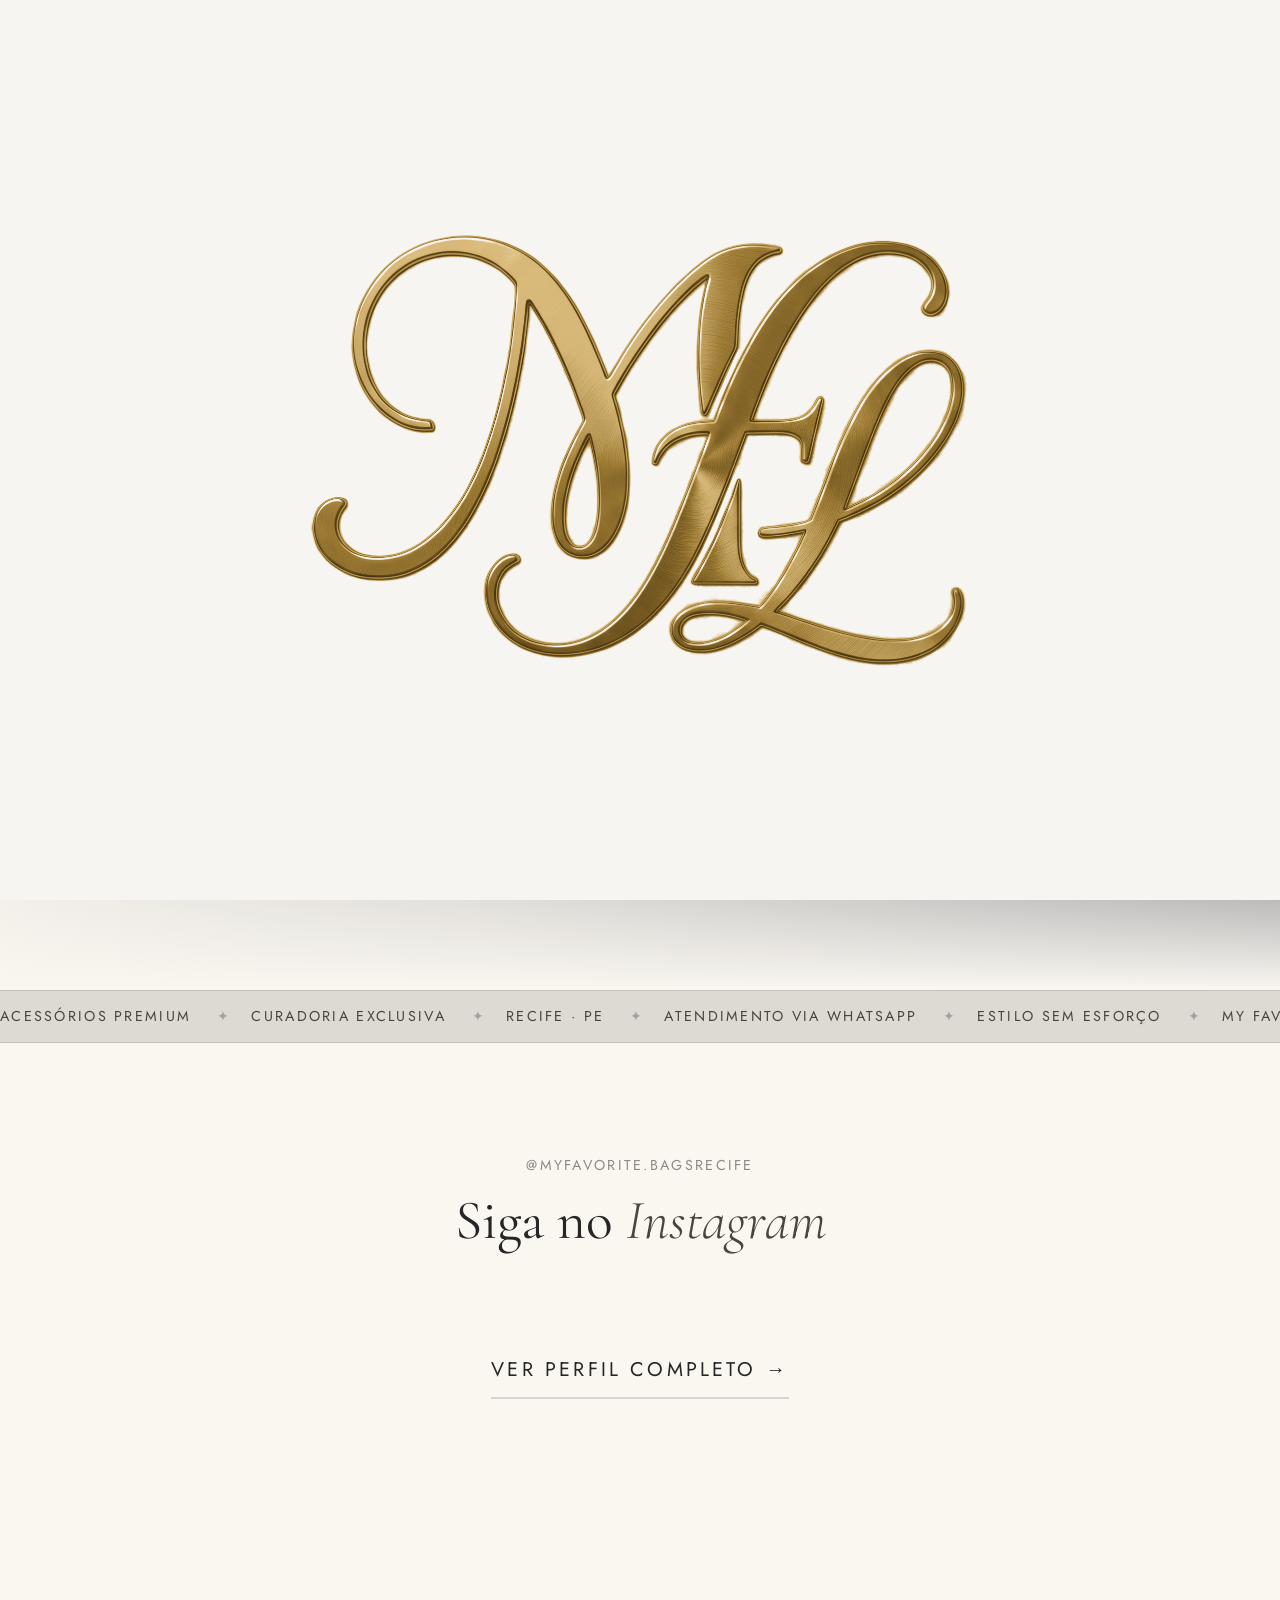
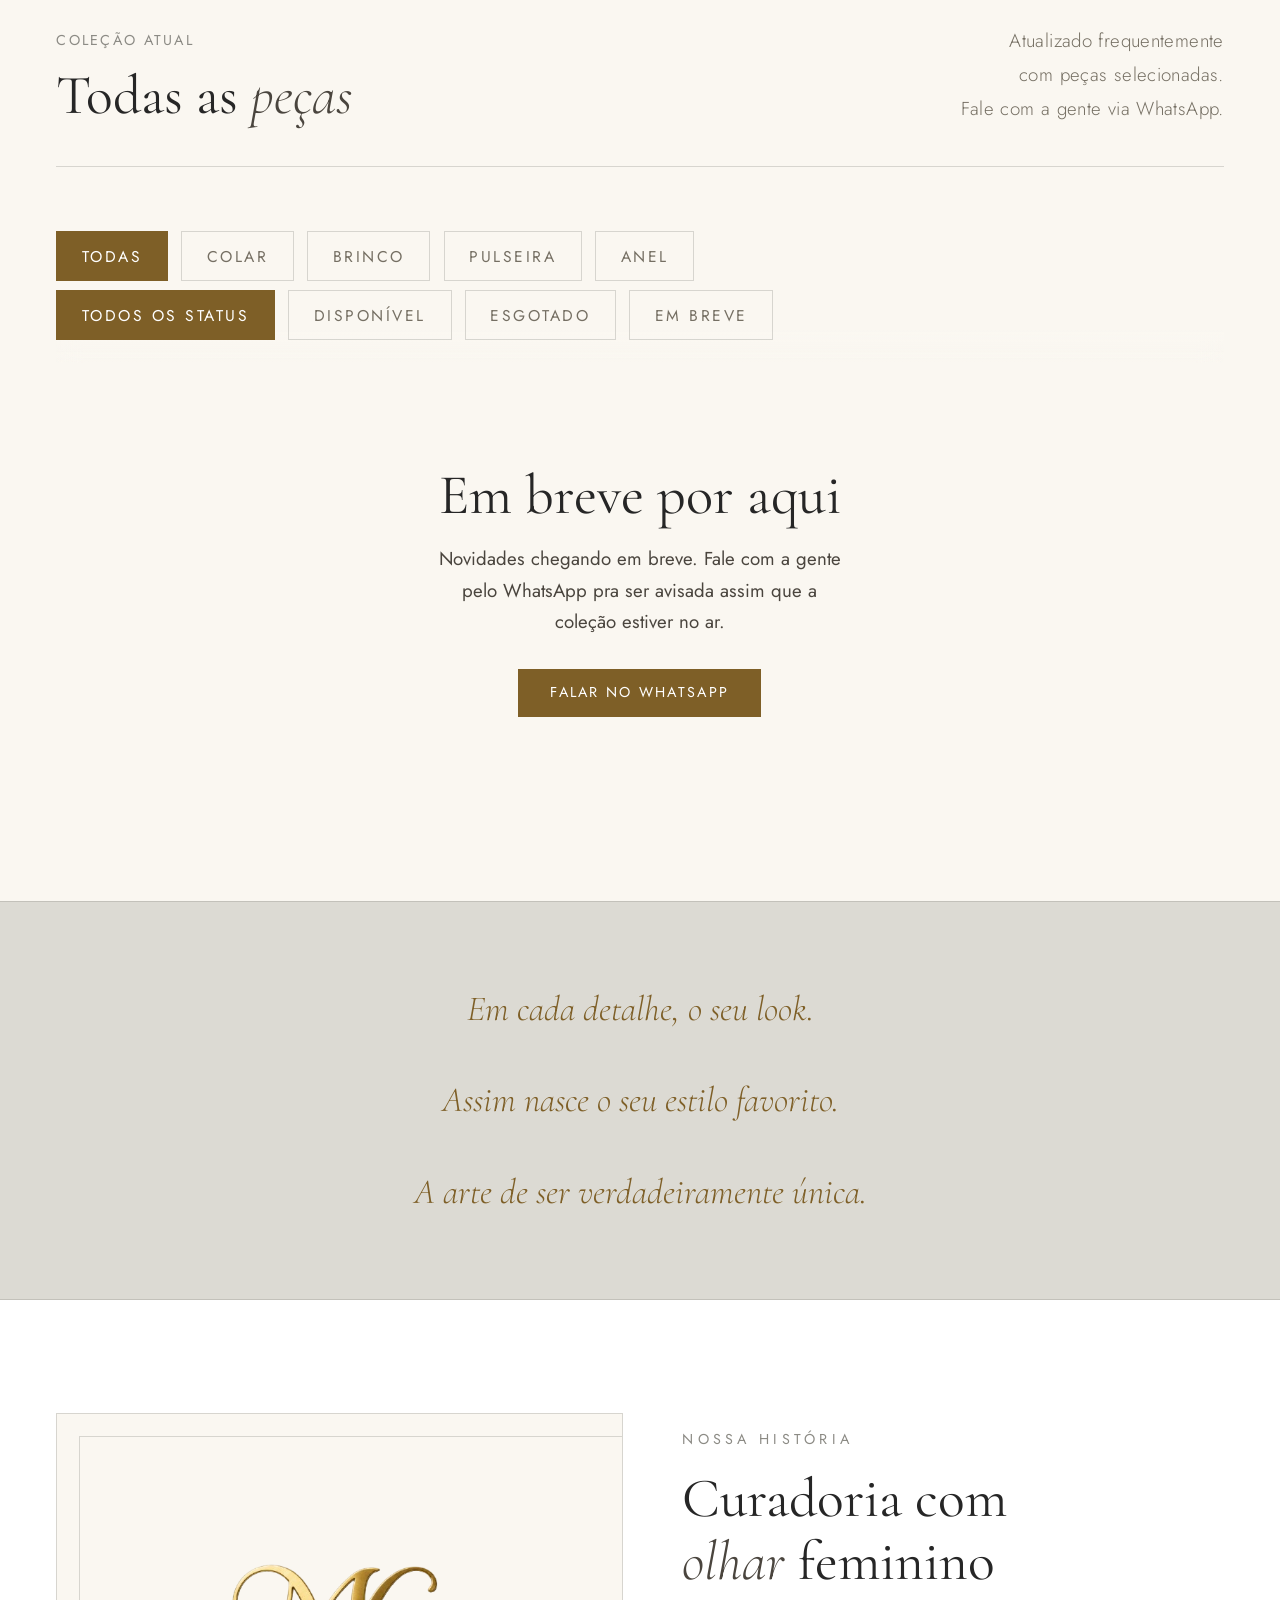
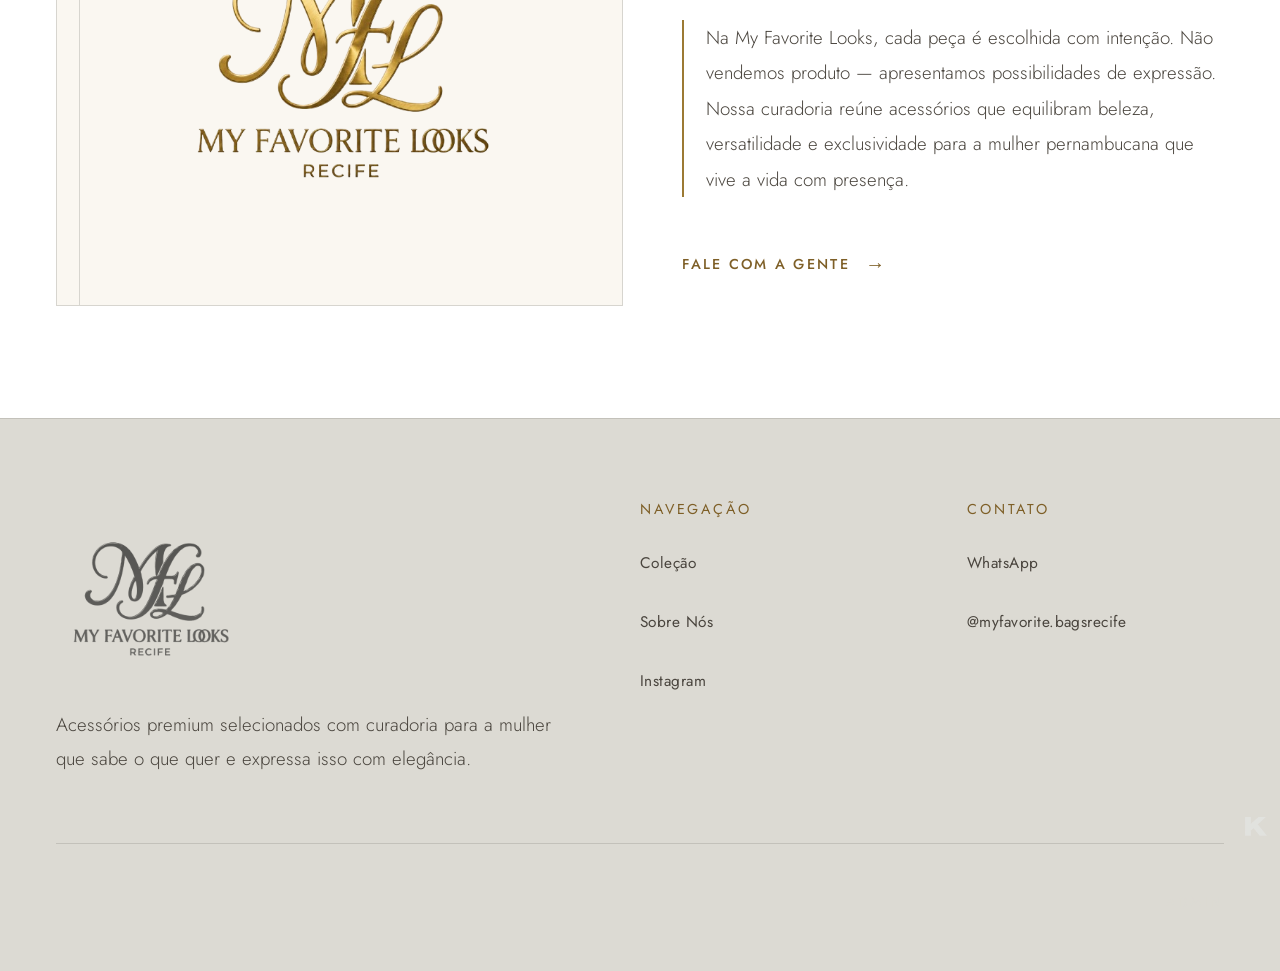
==== commit f0b69650: "Atualiza o site" ====
--- a/looks.html
+++ b/looks.html
@@ -26,7 +26,7 @@
   // ?preview=1 permite que o admin edite/visualize a página mesmo bloqueada, sem publicar.
   const _isPreview = new URLSearchParams(location.search).get('preview') === '1';
   // Padrão: visível (só bloqueia se o admin marcar explicitamente como "locked")
-  if (!_isPreview && (localStorage.getItem('mfb_looks_state') || 'locked') === 'locked') {
+  if (!_isPreview && (localStorage.getItem('mfb_looks_state') || 'visible') === 'locked') {
     location.replace('index.html');
   }
 </script>
@@ -42,8 +42,9 @@
   --rose-dark:   #7E5F27;
   --rose-deep:   #262626;
   --bg:          #FAF7F1;
-  --wa-bg: #653C2B;
-  --wa-shadow-rgb: 101,60,43;
+  --wa-bg: rgba(247,245,242,.16);
+  --wa-shadow-rgb: 247,245,242;
+  --wa-icon-color: #9C7A34; /* dourado envelhecido (mesmo tom de --rose do Looks) — cor do ícone */
   --bg2:         #DCDAD3;
   --csel-bg:     #F0E7D6; /* bege claro usado no dropdown customizado (popup e caixa fechada) */
   --white:       #FFFFFF;
@@ -85,6 +86,7 @@
   position:relative; height:100vh; min-height:600px;
   overflow:hidden;
   background:var(--bg);
+  max-width:1400px; margin-left:auto; margin-right:auto;
 }
 /* Slides */
 .hero-slide {
@@ -93,7 +95,6 @@
   will-change:opacity;
 }
 .hero-slide.active { opacity:1; }
-
 /* Clean light warm tones — no heavy gradients */
 .hs1 { background:linear-gradient(160deg, #FAF7F1 0%, #DCDAD3 100%); }
 .hs2 { background:linear-gradient(160deg, #F3F0E9 0%, #DCDAD3 100%); }
@@ -113,8 +114,8 @@
 .hero-veil {
   position:absolute; inset:0;
   background:linear-gradient(100deg,
-    rgba(247,241,232,.85) 0%,
-    rgba(247,241,232,.5) 45%,
+    rgba(247,241,232,1) 0%,
+    rgba(247,241,232,.65) 45%,
     rgba(247,241,232,.08) 100%);
 }
 .hero-fade-bottom {
@@ -125,17 +126,29 @@
 
 /* Right decorative bag silhouette */
 .hero-deco {
-  position:absolute; left:5%; top:50%; transform:translateY(-50%) scaleX(-1);
-  width:280px; height:320px; opacity:.08;
+  /* left aqui é só um fallback estático pro instante antes do JS rodar —
+     a posição real (centralizada com .nav-logo, o bloco logo+nome do
+     cabeçalho) é calculada e aplicada por positionHeroDeco(). */
+  position:absolute; left:calc(max(var(--page-gutter), (100vw - 1400px) / 2) - 30px);
+  top:50%; transform:translateY(-50%) scaleX(-1);
+  width:280px; height:320px; opacity:.16;
   pointer-events:none;
 }
 
 /* ─── MY FAVORITE MATCH — botão flutuante animado e arrastável ────────── */
+/* Amplitude do flutuar controlada por --float-amp (custom property, default 1),
+   recalculada no scroll via updateMatchFloatAmp() — ver função no fim do arquivo.
+   Perto do hero fica sutil; a medida que desce a página, a curva com duas
+   assíntotas verticais (subida, descida, subida rápida) aumenta bastante a
+   amplitude, então o botão passa a flutuar muito mais. */
+/* Movimento contínuo o ciclo inteiro (sem trechos parados): sobe-e-vai-pra-
+   esquerda, volta ao centro, desce-e-vai-pra-direita, volta ao centro. */
 @keyframes matchFloat {
-  0%, 18%, 42%, 100% { transform:translateY(0) rotate(0) scale(1); }
-  22% { transform:translateY(-3px) rotate(-1.2deg) scale(1.025); }
-  26% { transform:translateY(0) rotate(1deg) scale(1.01); }
-  30% { transform:translateY(-2px) rotate(0) scale(1.018); }
+  0%   { transform:translate(0,0) rotate(0) scale(1); }
+  25%  { transform:translate(calc(-1 * var(--float-amp-x-px,30px)), calc(-1 * var(--float-amp-px,60px))) rotate(calc(-1.2deg * var(--float-amp,1))) scale(calc(1 + 0.025 * var(--float-amp,1))); }
+  50%  { transform:translate(0,0) rotate(0) scale(1); }
+  75%  { transform:translate(var(--float-amp-x-px,30px), calc(-0.667 * var(--float-amp-px,60px))) rotate(calc(1deg * var(--float-amp,1))) scale(calc(1 + 0.018 * var(--float-amp,1))); }
+  100% { transform:translate(0,0) rotate(0) scale(1); }
 }
 @keyframes matchGlow {
   0%, 100% { filter:drop-shadow(0 8px 20px rgba(156,122,52,.28)); }
@@ -156,15 +169,17 @@
   100% { transform:scale(1.55); opacity:0; }
 }
 @keyframes matchOpacityPulse {
-  0%, 80%, 100% { opacity:1; }
-  90% { opacity:.55; }
+  0%, 86.67%, 100% { opacity:1; }
+  93.33% { opacity:.55; }
 }
 @keyframes matchGoldGlow {
   0%, 76.92%, 100% { box-shadow:0 0 0 0 rgba(212,175,55,0); }
   88.46% { box-shadow:0 0 28px 10px rgba(212,175,55,.65); }
 }
 #matchHeroBtn {
-  position:absolute; z-index:6;
+  /* Fixo em relação à tela (igual ao .wa-float do WhatsApp) — calculado uma
+     única vez na carga da página, sem recalcular no resize e sem arrastar. */
+  position:fixed; z-index:250;
   width:92px; height:92px;
   display:flex; align-items:center; justify-content:center;
   cursor:grab; text-decoration:none;
@@ -188,16 +203,31 @@
 /* Depois que a animação de entrada já rodou uma vez, o botão fica
    marcado como "entered" — assim, ao soltar de um arraste, ele não
    reinicia o fade-in (que reaparecia toda vez que soltava o toque). */
+/* O botão em si (borda/ping/brilho) fica sempre em opacidade cheia — só o
+   ÍCONE (img) dentro dele é que respira/reage à proximidade do mouse, ver
+   initMatchBtnOpacity mais abaixo. */
 #matchHeroBtn.entered { opacity:1; animation:none; }
 #matchHeroBtn.dragging::before { animation:none; opacity:0; }
 #matchHeroBtn.dragging .mhb-visual { animation:none; box-shadow:none; }
 #matchHeroBtn:hover { transform:scale(1.06); }
+/* Camada de fundo (brilho dourado + reflexo de vidro) — SEPARADA do ícone
+   (.mhb-icon-scale, irmã dela, ver abaixo), não mais mãe/filha. Assim o
+   overflow:hidden que mantém o brilho/reflexo circulares não prende mais o
+   ícone quando ele flutua pra fora do círculo original. */
 .mhb-visual {
   position:absolute; inset:0;
   border-radius:50%;
   overflow:hidden;
+  animation:matchGoldGlow 13s 1.1s ease-in-out infinite;
+}
+/* Camada do ícone — irmã de .mhb-visual, sobreposta a ela (mesma área),
+   sem overflow:hidden, pra poder flutuar livremente pra fora do círculo.
+   A escala (proximidade do mouse) é controlada por JS aqui, sem conflitar
+   com o matchFloat (que anima "transform" no <img> por dentro dela). */
+.mhb-icon-scale {
+  position:absolute; inset:0;
   display:flex; align-items:center; justify-content:center;
-  animation:matchGoldGlow 13s 1.1s ease-in-out infinite;
+  transform-origin:center;
 }
 .mhb-visual::after {
   content:'';
@@ -213,7 +243,23 @@
 #matchHeroBtn img {
   width:100%; height:100%; object-fit:contain; display:block;
   pointer-events:none; -webkit-user-drag:none;
-  animation:matchFloat 10.5s 1.2s ease-in-out infinite, matchGlow 7.8s ease-in-out infinite, matchOpacityPulse 15s 2.2s ease-in-out infinite;
+  /* Recorte circular na própria imagem (não no container): assim ele viaja
+     junto quando o ícone flutua pra fora do círculo original, em vez de
+     ficar preso — e também some o "quadrado cinza" do placeholder de
+     carregamento/ícone quebrado, que sem isso aparecia sem recorte enquanto
+     a imagem ainda não tinha decodificado. */
+  border-radius:50%;
+  overflow:hidden;
+  /* Opacidade e escala são controladas por JS (respiração + proximidade do
+     mouse, só no desktop — ver initMatchBtnOpacity). O brilho (matchGlow)
+     fica ligado em qualquer tela; a flutuação (matchFloat) só no desktop,
+     ver media query logo abaixo. */
+  animation:matchGlow 7.8s ease-in-out infinite;
+}
+@media(min-width:769px) {
+  #matchHeroBtn img {
+    animation:matchFloat 10.5s 1.2s ease-in-out infinite, matchGlow 7.8s ease-in-out infinite;
+  }
 }
 #matchHeroBtn.dragging img { animation-play-state:paused; }
 #matchHeroBtn .mhb-tip {
@@ -232,12 +278,46 @@
 .hero-content {
   position:absolute; right:7%; top:50%; transform:translateY(-50%);
   max-width:560px; text-align:right;
-}
+  animation:heroFloat 7s ease-in-out infinite, heroGlow 7s ease-in-out infinite, heroMaskSweep 9s ease-in-out infinite;
+  -webkit-mask-image:linear-gradient(100deg, rgba(0,0,0,.5) 0%, rgba(0,0,0,1) 22%, rgba(0,0,0,1) 78%, rgba(0,0,0,.5) 100%);
+  mask-image:linear-gradient(100deg, rgba(0,0,0,.5) 0%, rgba(0,0,0,1) 22%, rgba(0,0,0,1) 78%, rgba(0,0,0,.5) 100%);
+  -webkit-mask-size:260% 100%; mask-size:260% 100%;
+  -webkit-mask-position:0% 0; mask-position:0% 0;
+}
+/* Flutuação discreta + variação sutil de luz no conjunto de textos/logo do
+   hero (eyebrow, logo, título, subtítulo) — igual em desktop e mobile,
+   já que é o mesmo bloco .hero-content nos dois casos. A máscara de
+   gradiente (heroMaskSweep) varia a opacidade só dos pixels reais do
+   texto/logo, sem criar nenhuma camada/contorno retangular por cima. */
+@keyframes heroFloat {
+  0%,100% { transform:translateY(-50%); }
+  50%     { transform:translateY(calc(-50% - 7px)); }
+}
+@keyframes heroGlow {
+  0%,100% { filter:brightness(1); }
+  50%     { filter:brightness(1.09); }
+}
+@keyframes heroMaskSweep {
+  0%,100% { -webkit-mask-position:0% 0; mask-position:0% 0; }
+  50%     { -webkit-mask-position:100% 0; mask-position:100% 0; }
+}
+html.reduce-motion .hero-content { animation:none; -webkit-mask-image:none; mask-image:none; }
 .hero-eyebrow {
   display:flex; align-items:center; justify-content:flex-end; gap:14px;
   font-size:13px; letter-spacing:.16em; text-transform:uppercase;
-  color:var(--silver); margin-bottom:20px;
+  /* Gradiente sutil dentro da mesma família de azul escuro: o azul mais
+     escuro da paleta (#0A0F1A) combinado com um azul um pouco menos
+     escuro (#1E3049) — continua escuro, só varia o tom. */
+  color:#0A0F1A; font-weight:700; margin-bottom:20px;
+  background:linear-gradient(120deg, #0A0F1A 0%, #1E3049 50%, #0A0F1A 100%);
+  -webkit-background-clip:text; background-clip:text; -webkit-text-fill-color:transparent;
+  /* Sombra sutil no branco/cream da paleta (#FAF7F1) — dá um leve "respiro"
+     de luz em volta do texto, sem virar contorno chapado. */
+  text-shadow:0 1px 5px rgba(250,247,241,.18);
   opacity:0; animation:fadeUp 1s .2s var(--ease) forwards;
+}
+@supports not (-webkit-background-clip:text) {
+  .hero-eyebrow { color:#0A0F1A; background:none; -webkit-text-fill-color:currentColor; }
 }
 .hero-eyebrow::after {
   content:''; display:inline-block;
@@ -250,7 +330,7 @@
 }
 .hero-title {
   font-family:'Cormorant Garamond',serif;
-  font-size:clamp(52px,6.2vw,86px);
+  font-size:clamp(60px,7.2vw,100px);
   font-weight:300; line-height:.96;
   color:var(--rose-deep); margin-bottom:24px;
   opacity:0; animation:fadeUp 1s .5s var(--ease) forwards;
@@ -270,9 +350,18 @@
 }
 .hero-sub {
   font-size:13px; letter-spacing:.04em; line-height:1.85;
-  color:var(--text-mid); font-weight:300;
+  /* Mesmo esquema do hero-eyebrow: azul escuro + azul um pouco menos
+     escuro, em gradiente sutil. */
+  color:#0A0F1A; font-weight:600;
+  background:linear-gradient(120deg, #0A0F1A 0%, #1E3049 50%, #0A0F1A 100%);
+  -webkit-background-clip:text; background-clip:text; -webkit-text-fill-color:transparent;
+  /* Mesma sombra sutil no branco/cream da paleta do hero-eyebrow. */
+  text-shadow:0 1px 5px rgba(250,247,241,.18);
   margin-bottom:44px; margin-left:auto; max-width:360px;
   opacity:0; animation:fadeUp 1s .7s var(--ease) forwards;
+}
+@supports not (-webkit-background-clip:text) {
+  .hero-sub { color:#0A0F1A; background:none; -webkit-text-fill-color:currentColor; }
 }
 .hero-btn {
   display:inline-flex; align-items:center; gap:16px;
@@ -520,12 +609,9 @@
 .pcard-float.snapping { transition:transform .45s cubic-bezier(.22,.68,0,1.2); }
 .pcard-float:not(.dragging) .pcard-img { transition:transform .55s var(--ease); }
 .pcard-float.dragging .pcard-img { transition:none; }
-
-@media (prefers-reduced-motion:no-preference) {
-  .pcard-float:not(.dragging) .pcard-img { animation:pieceFloat 5.5s ease-in-out infinite; }
-  .prow > .pcard:nth-child(2) .pcard-float:not(.dragging) .pcard-img { animation-delay:-2.75s; }
-  .pcard-visual > img, .pcard-visual > svg { animation:itemShake 10s ease-in-out infinite; animation-delay:var(--shake-delay, 0s); }
-}
+.pcard-float:not(.dragging) .pcard-img { animation:pieceFloat 5.5s ease-in-out infinite; }
+.prow > .pcard:nth-child(2) .pcard-float:not(.dragging) .pcard-img { animation-delay:-2.75s; }
+.pcard-visual > img, .pcard-visual > svg { animation:itemShake 10s ease-in-out infinite; animation-delay:var(--shake-delay, 0s); }
 @keyframes pieceFloat {
   0%, 100% { transform:translateY(0); }
   50%      { transform:translateY(-14px); }
@@ -551,7 +637,6 @@
   95% { transform:rotate(-1.5deg); }
   96%, 100% { transform:rotate(0deg); }
 }
-
 /* Desktop: cards grandes, peça flutuante ao lado da descrição fixa.
    Item da coluna esquerda: descrição à ESQUERDA (row-reverse).
    Item da coluna direita: descrição à DIREITA (row normal). */
@@ -563,7 +648,6 @@
   .pcard-img { aspect-ratio:1/1; margin-bottom:0; }
   .pcard-info { flex:1 1 auto; }
 }
-
 /* Mobile/tablet: peça flutuante em cima, descrição embaixo (como já era).
    align-items:end alinha as duas colunas da dupla pela base (o botão de
    comprar fica sempre na mesma linha, mesmo com fotos de tamanhos diferentes) */
@@ -685,6 +769,21 @@
   transition:color .3s, border-color .3s, gap .4s;
 }
 .insta-link:hover { color:var(--rose-dark); border-color:var(--rose-dark); gap:18px; }
+.insta-link.profile-big {
+  margin-top:34px;
+  font-size:18px;
+  gap:16px;
+  padding-bottom:8px;
+  border-bottom-width:2px;
+  line-height:1.1;
+}
+.insta-link.profile-big:hover { gap:24px; }
+.insta.insta-tight { padding-top:40px; }
+
+/* ─── FAVORITOS BANNER CAROUSEL ───────────────────────────────────────────── */
+.fav-slide-fade { animation: favFade 0.5s ease; }
+@keyframes favFade { from{opacity:0;transform:translateX(18px)} to{opacity:1;transform:translateX(0)} }
+#favBanner img { transition: opacity 0.5s ease; }
 
 /* ─── FOOTER ──────────────────────────────────────────────────────────────── */
 footer {
@@ -711,7 +810,6 @@
 .foot-copy { font-size:13px; color:var(--text-muted); letter-spacing:.08em; }
 .foot-rule { width:32px; height:1px; background:var(--rose); opacity:.6; }
 
-
 /* ─── ADMIN ───────────────────────────────────────────────────────────────── */
 .admin-trig {
   font-size:13px; letter-spacing:.16em; text-transform:uppercase;
@@ -720,6 +818,11 @@
 }
 .admin-trig:hover { color:var(--rose-dark); }
 
+/* Gesto oculto (toque longo + 2 toques) na logo do rodapé — substitui o
+   botão Admin no mobile, onde ele fica escondido (display:none). */
+.foot-logo-row { -webkit-touch-callout:none; -webkit-user-select:none; user-select:none; touch-action:manipulation; }
+@media(max-width:768px){ .admin-trig { display:none; } }
+
 .admin-ov {
   display:none; position:fixed; inset:0; z-index:1000;
   background:rgba(32,29,26,.85);
@@ -729,8 +832,11 @@
 .admin-ov.open { display:flex; }
 .admin-ov.visible { opacity:1; }
 .admin-panel {
-  background:var(--bg); width:900px;
-  max-width:96vw; height:80vh; max-height:740px;
+  background:var(--bg);
+  width:min(56.25rem, calc(100vw - 1rem));
+  max-width:calc(100vw - 1rem);
+  height:min(80svh, 44rem);
+  max-height:740px;
   display:flex; flex-direction:column;
   overflow:hidden;
   transform:translateY(18px) scale(.97);
@@ -761,6 +867,7 @@
   border-radius:6px; padding:6px 12px; cursor:pointer; transition:background .25s, color .25s, border-color .25s;
 }
 .admin-logout-btn:hover { background:var(--rose); color:#fff; }
+  flex:1; text-align:center; white-space:nowrap;
 .admin-bd {
   padding:28px 38px 40px; overflow-y:auto; flex:1;
   scrollbar-width:thin; scrollbar-color:var(--rose-dark) transparent;
@@ -777,7 +884,6 @@
 }
 .admin-tabs::-webkit-scrollbar { display:none; }
 .atab {
-  flex:1; text-align:center; white-space:nowrap;
   font-size:12px; letter-spacing:.14em; text-transform:uppercase;
   padding:12px 16px; background:none; border:none;
   color:var(--text-muted); cursor:pointer; font-family:'Jost',sans-serif;
@@ -788,10 +894,103 @@
 .apane { display:none; }
 .apane.on { display:block; }
 
+.admin-gallery-btn {
+  display:flex; align-items:center; justify-content:center;
+  background:none; border:none; color:var(--rose-deep);
+  width:52px; height:52px; padding:0;
+  cursor:pointer; transition:opacity .25s, transform .2s; opacity:.85;
+}
+.admin-gallery-btn svg { width:30px; height:30px; }
+.admin-gallery-btn:hover { opacity:1; transform:scale(1.08); }
+
+.upload-dropzone {
+  border:2px dashed var(--rose); border-radius:16px; padding:64px 24px;
+  text-align:center; cursor:pointer; background:rgba(156,122,52,.05);
+  transition:background .25s, border-color .25s;
+}
+.upload-dropzone:hover, .upload-dropzone.drag-over {
+  background:rgba(156,122,52,.13); border-color:var(--rose-dark);
+}
+.upload-dropzone-title { font-size:16px; color:var(--text); margin-bottom:6px; }
+.upload-dropzone-sub { font-size:13.6px; color:var(--text-muted); }
+.manage-toolbar { display:flex; gap:14px; flex-wrap:wrap; align-items:center; margin-bottom:18px; }
+.manage-search {
+  display:flex; align-items:center; gap:8px; flex:1; min-width:200px;
+  border:1px solid var(--line); border-radius:999px; padding:9px 16px; background:#fff;
+}
+.manage-search img { width:14px; height:14px; opacity:.6; flex-shrink:0; }
+.manage-search input { border:none; outline:none; flex:1; font-size:13px; font-family:'Jost',sans-serif; background:transparent; }
+.gal-filter-group { display:flex; gap:6px; flex-wrap:wrap; }
+.gal-chip {
+  font-size:12.5px; letter-spacing:.06em; text-transform:uppercase;
+  padding:8px 14px; border-radius:999px; border:1px solid var(--line);
+  background:transparent; color:var(--text-muted); cursor:pointer;
+  font-family:'Jost',sans-serif; transition:background .2s,color .2s,border-color .2s;
+  white-space:nowrap;
+}
+.gal-chip.on, .gal-chip:hover { background:var(--rose-dark); border-color:var(--rose-dark); color:#fff; }
+.gal-card { display:flex; flex-direction:column; gap:6px; }
+.gal-card-img {
+  position:relative; aspect-ratio:1/1; border-radius:10px; overflow:hidden;
+  background:repeating-conic-gradient(#eee 0% 25%, #fff 0% 50%) 50% / 16px 16px;
+  cursor:zoom-in; border:1px solid var(--line);
+}
+.gal-card-img img { width:100%; height:100%; object-fit:contain; }
+.gal-badge {
+  position:absolute; top:6px; left:6px; background:var(--rose-dark); color:#fff;
+  font-size:12.5px; letter-spacing:.06em; text-transform:uppercase;
+  padding:3px 8px; border-radius:999px;
+}
+.gal-badge-format { font-weight:700; }
+.gal-badge-png  { background:#5B7A9D; }
+.gal-badge-webp { background:#1a7a3e; }
+.gal-card-name { font-size:12.5px; color:var(--text-muted); overflow:hidden; text-overflow:ellipsis; white-space:nowrap; }
+.gal-card-actions { display:flex; gap:6px; justify-content:center; }
+.gal-card-actions button {
+  width:30px; height:30px; border-radius:8px; border:1px solid var(--line);
+  background:#fff; cursor:pointer; display:flex; align-items:center; justify-content:center;
+  transition:border-color .2s, background .2s;
+}
+.gal-card-actions button:hover { border-color:var(--rose-dark); background:rgba(156,122,52,.06); }
+.gal-card-actions button img { width:15px; height:15px; object-fit:contain; }
+
+/* "+" no canto da foto — manda direto pro CRUD Peças */
+.gal-add-btn {
+  position:absolute; right:6px; bottom:6px; z-index:2;
+  width:26px; height:26px; border-radius:50%; border:none;
+  background:var(--rose-dark); cursor:pointer;
+  display:flex; align-items:center; justify-content:center;
+  box-shadow:0 3px 8px rgba(0,0,0,.25);
+  transition:background .2s, transform .15s;
+}
+.gal-add-btn:hover { background:var(--rose); transform:scale(1.08); }
+
+/* Fotos já sem fundo flutuam suavemente na galeria, igual às peças do
+   catálogo público — reforça visualmente que estão prontas pro catálogo. */
+.gal-img-float { animation:pieceFloat 5.5s ease-in-out infinite; }
+
+html.reduce-motion .gal-img-float { animation:none; }
+
+/* Halo de proximidade (desktop/mouse): os elementos ao redor da foto nascem
+   discretos e ganham opacidade conforme o cursor se aproxima — controlado
+   via JS (ver initGalleryProximity), que ajusta --gal-proximity por card.
+   No toque (mobile), a opacidade é controlada por classe (.gal-card-active)
+   ao tocar na foto, não por proximidade. */
+.gal-card-actions, .gal-card-name, .gal-badge {
+  opacity:var(--gal-proximity, .4);
+  transition:opacity .15s ease;
+}
+@media (hover:none) and (pointer:coarse) {
+  .gal-card-actions, .gal-card-name, .gal-badge { opacity:.4; }
+  .gal-card.gal-card-active .gal-card-actions,
+  .gal-card.gal-card-active .gal-card-name,
+  .gal-card.gal-card-active .gal-badge { opacity:1; transition:opacity .25s ease; }
+}
 .frow { display:grid; grid-template-columns:1fr 1fr; gap:16px; margin-bottom:16px; }
 .fg { display:flex; flex-direction:column; gap:6px; }
 .fg.full { grid-column:1/-1; }
 .flabel { font-size:12px; letter-spacing:.18em; text-transform:uppercase; color:var(--text-muted); }
+  color:#7E5F27;
 .fi {
   font-family:'Jost',sans-serif; font-size:13px; padding:12px 14px;
   border:1px solid var(--line); background:var(--white);
@@ -800,7 +999,6 @@
 .fi:focus { border-color:var(--rose-dark); }
 select.fi {
   appearance:none; -webkit-appearance:none; -moz-appearance:none;
-  color:#7E5F27;
   background-image:url("data:image/svg+xml;utf8,<svg xmlns='http://www.w3.org/2000/svg' width='12' height='8' viewBox='0 0 12 8'><path d='M1 1l5 5 5-5' fill='none' stroke='%237E5F27' stroke-width='1.6' stroke-linecap='round' stroke-linejoin='round'/></svg>");
   background-repeat:no-repeat;
   background-position:right 10px center;
@@ -825,6 +1023,7 @@
 }
 .arow:nth-child(even) { background:rgba(156,122,52,.07); }
 .arow:nth-child(odd)  { background:rgba(247,241,232,.55); }
+  border:1.5px solid #262626; border-radius:3px;
 .arow-btns { overflow-x:auto; display:flex; align-items:center; gap:6px; flex:1; min-width:0; padding-left:6px; }
 /* esconder scrollbar mas manter funcionalidade */
 .arow-btns::-webkit-scrollbar { display:none; }
@@ -837,7 +1036,6 @@
 #alist input[type=checkbox] {
   appearance:none; -webkit-appearance:none;
   width:16px; height:16px; flex-shrink:0;
-  border:1.5px solid #262626; border-radius:3px;
   background:#FAF7F1; cursor:pointer;
   transition: background .2s, border-color .2s;
 }
@@ -926,28 +1124,45 @@
   .h-scroll { display:none; }
   .frow { grid-template-columns:1fr; }
   .admin-bd { padding:24px 20px; }
+
+  /* Rodapé mobile enxuto: mantém marca, um link de contato e copyright;
+     esconde colunas de navegação/contato redundantes com a bottom nav
+     mobile (#mobileBottomNav) já implementada. */
+  footer { padding:40px 6% 28px; }
+  .foot-top { padding-bottom:0; border-bottom:none; margin-bottom:16px; gap:0; }
+  .foot-top > div:nth-child(2),
+  .foot-top > div:nth-child(3) { display:none; }
+  .foot-body { display:none; }
 }
 
 /* My Favorite Bags cross-link: header pill on desktop, minimal blinking link on mobile */
 .bags-btn-logo { display:block; height:20px; width:auto; object-fit:contain; }
+#navBagsBtn { position:relative; left:5px; }
 @media(min-width:769px){
   #navBagsBtn .bags-btn-logo { display:none; }
   #navBagsBtn svg { stroke:#B8896F; }
 }
 @media(max-width:768px){
-  #navBagsBtn {
-    position:fixed !important;
-    right:auto !important; margin:0 !important;
-    padding:0 !important; font-size:13px !important;
-    white-space:nowrap !important;
-    min-width:0 !important; max-width:none !important;
-    background:transparent !important; border:none !important; box-shadow:none !important;
-    color:#262626 !important;
-    text-align:left; z-index:210;
-    animation: bagsBlink 5s ease-in-out infinite, crossBtnEnter .7s ease .2s both !important;
-  }
-  #navBagsBtn svg { stroke:#262626 !important; }
-  #navBagsBtn .bags-btn-logo { height:16px; filter: brightness(0) opacity(.74); }
+  /* Substituído pelo gesto de arrastar a logo (seta+"Bags" no cabeçalho,
+     ver .nav-swipe-hint em css/nav.css) + pela bottom nav mobile. */
+  #navBagsBtn { display:none !important; }
+  /* Hero mobile enxuto: só a frase "Seu look completo está aqui.", sem o
+     eyebrow "Coleção Exclusiva" e sem a logo — mantém o mesmo fundo escuro
+     com o gradiente branco (.hero-fade-bottom) já existente. */
+  .hero-eyebrow, .hero-logo-img { display:none !important; }
+
+  /* ── MODELO 2 (mobile): reordena as seções e ativa Favoritos ──────────
+     Ordem: Hero > marquee > Favoritos > Catálogo > Instagram > Sobre > Rodapé. */
+  body { display:grid; }
+  #hero { order:1; }
+  .marquee-strip { order:2; }
+  #favoritos { order:3; display:block !important; }
+  #catalogo { order:4; }
+  #instagram { order:5; }
+  #sobre { order:6; }
+  footer { order:7; }
+
+  .cat-head { position:sticky; top:0; z-index:5; background:var(--bg); }
 }
 @keyframes crossBtnEnter {
   from { filter:opacity(0); translate:0 -16px; }
@@ -984,7 +1199,7 @@
 /* Tablet portrait */
 @media(max-width:820px){
   .pgrid { grid-template-columns:repeat(2,1fr); gap:24px 16px; }
-  .hero-title { font-size: clamp(42px,10vw,68px); }
+  .hero-title { font-size: clamp(48px,11.5vw,78px); }
   .hero-sub { font-size:13px; max-width:90%; }
   .catalog { padding:64px 5% 72px; }
   .cat-head { flex-direction:column; align-items:flex-start; gap:12px; }
@@ -1013,48 +1228,46 @@
     border-bottom:none !important;
     background:linear-gradient(to bottom, rgba(250,247,241,1) 0%, rgba(250,247,241,.85) 50%, rgba(250,247,241,.5) 80%, rgba(250,247,241,0) 100%) !important;
   }
+
   .nav-links { display:none; }
   .nav-cta { font-size:13px; padding:8px 16px; }
   .nav-words-main { font-size:13px; letter-spacing:.14em; }
-  
+
   .hero-content { right:5%; max-width:95%; }
-  .hero-title { font-size:clamp(38px,11vw,60px); }
+  .hero-title { font-size:clamp(44px,12.6vw,69px); }
   .hero-sub { display:none; }
   .hero-btn { margin-top:8px; }
-  
   .pgrid { grid-template-columns:1fr 1fr; gap:16px 10px; }
   .pname { font-size:16px; }
-  .pprice { font-size:15px; }
   .pcat { font-size:13px; }
   .pwa { font-size:12px; letter-spacing:.12em; padding:10px 8px; }
   .pwa svg { display:none; }
 
+  .nav-logo-img { display:block; width:44px; height:44px; object-fit:contain; filter: brightness(0) opacity(.74); transition: filter .4s; }
   .filters { gap:6px; }
   .fpill { font-size:12px; padding:7px 14px; }
-  
+
   .section-title { font-size:clamp(28px,8vw,40px); }
   .about-title { font-size:clamp(28px,8vw,40px); }
-  
+
   .insta-grid { grid-template-columns:repeat(2,1fr); }
   .insta-grid .ithumb:nth-child(3),
   .insta-grid .ithumb:nth-child(4),
   .insta-grid .ithumb:nth-child(5) { display:none; }
-  
-  .admin-trig { bottom:20px; left:20px; }
-  
+
   body { cursor:auto; }
   .cursor,.cursor-ring,.trail-dot { display:none; }
   .h-scroll { display:none; }
-  
+
   .frow { grid-template-columns:1fr; }
   .admin-bd { padding:20px 16px; }
-  .admin-panel { height:76vh; max-height:76vh; }
+  .admin-panel { height:76svh; max-height:76svh; }
 }
 
 /* Mobile small */
 @media(max-width:380px){
   .pgrid { grid-template-columns:1fr; }
-  .hero-title { font-size:38px; }
+  .hero-title { font-size:44px; }
   .nav-words-main { font-size:13px; }
   .nav-cta { display:none; }
 }
@@ -1068,7 +1281,6 @@
 
 
 /* ── LOGO PNG transparente ───────────────────────────── */
-.nav-logo-img { display:block; width:44px; height:44px; object-fit:contain; filter: brightness(0) opacity(.74); transition: filter .4s; }
 nav.s .nav-logo-img { filter: brightness(0) opacity(.74); }
 .hero-logo-img { display:block; margin-left:auto; width:116px; height:auto; max-height:116px; object-fit:contain; opacity:0; animation:fadeUp 1s .35s var(--ease) forwards; }
 .about-logo-img { display:block; width:min(320px,72vw); height:auto; object-fit:contain; }
@@ -1079,7 +1291,6 @@
   .foot-logo-img { width:150px; }
 }
 
-
 .pcard:not(.out):hover .bag-photo { transform: scale(1.04); }
 .pcard-visual { overflow:hidden; }
 .pcard-float .pcard-visual { overflow:visible !important; }
@@ -1096,7 +1307,8 @@
 body { overflow-x:clip; }
 img, svg, video, canvas { max-width:100%; height:auto; }
 main, section, footer, nav, .hero, .catalog, .about, .insta, .stats { max-width:100%; }
-a, button, input, select, textarea, [onclick] { touch-action:manipulation; }
+/* a, button, [onclick] já cobertos pela regra compartilhada em css/nav.css */
+input, select, textarea { touch-action:manipulation; }
 a:focus-visible,
 button:focus-visible,
 input:focus-visible,
@@ -1111,7 +1323,7 @@
   min-height:min(42rem, 100svh);
 }
 .hero-content {
-  right:var(--page-gutter);
+  right:max(var(--page-gutter), (100vw - 1400px) / 2);
   width:min(100% - (var(--page-gutter) * 2), 35rem);
 }
 .hero-deco {
@@ -1126,7 +1338,7 @@
   flex-wrap:wrap;
 }
 .hero-title {
-  font-size:clamp(2.7rem, 1.7rem + 4.7vw, 5.35rem);
+  font-size:clamp(3.1rem, 1.95rem + 5.4vw, 6.15rem);
   line-height:1;
   text-wrap:balance;
 }
@@ -1156,7 +1368,6 @@
 }
 .h-dot.on { min-width:42px; }
 
-
 body .cursor,
 body .trail-dot {
   background:#653C2B;
@@ -1175,6 +1386,25 @@
 .catalog, .insta { padding:var(--section-y) var(--page-gutter); }
 .catalog { padding-top:calc(var(--section-y) * 0.4); }
 .about { padding:var(--section-y) var(--page-gutter); gap:clamp(3rem, 6vw, 6rem); }
+/* Teto de largura discreto pro conteúdo em telas grandes (a partir de
+   notebooks maiores, ~1366px+) — evita o catálogo/seções esticarem até a
+   borda em monitores largos. O fundo de CADA seção continua esticando de
+   borda a borda (na cor própria dela — .about é branca, footer usa
+   --bg2, diferentes da cor geral do body), via um "breakout" com ::before
+   atrás do conteúdo; só o conteúdo interno (grid/texto/produtos) fica
+   dentro do teto de largura centralizado. */
+.catalog, .insta, .about, footer, #favoritos {
+  max-width:1400px; margin-left:auto; margin-right:auto;
+  position:relative;
+}
+.catalog::before, .insta::before, .about::before, footer::before, #favoritos::before {
+  content:''; position:absolute; top:0; bottom:0; left:50%; right:50%;
+  margin-left:-50vw; margin-right:-50vw; width:100vw; z-index:-1;
+}
+.catalog::before, .insta::before { background:var(--bg); }
+.about::before { background:var(--white); }
+footer::before { background:var(--bg2); }
+#favoritos::before { background:var(--bg); }
 .cat-head {
   gap:clamp(1rem, 3vw, 2rem);
   padding-bottom:clamp(1.5rem, 3vw, 2.25rem);
@@ -1199,6 +1429,11 @@
   padding:clamp(.55rem, 1.4vw, .72rem) clamp(.9rem, 2.4vw, 1.4rem);
   font-size:clamp(.8125rem, .76rem + .16vw, .9rem);
   letter-spacing:clamp(.1em, .65vw, .16em);
+  text-wrap:balance;
+}
+.new-b {
+  font-size:clamp(.8125rem, .78rem + .15vw, .87rem);
+  letter-spacing:clamp(.08em, .6vw, .16em);
 }
 
 .pgrid {
@@ -1211,11 +1446,6 @@
   font-size:clamp(1.05rem, .96rem + .5cqi, 1.28rem);
   line-height:1.2;
   overflow-wrap:break-word;
-  text-wrap:balance;
-}
-.new-b {
-  font-size:clamp(.8125rem, .78rem + .15vw, .87rem);
-  letter-spacing:clamp(.08em, .6vw, .16em);
 }
 .promo-b {
   font-size:clamp(.8125rem, .78rem + .15vw, .85rem);
@@ -1240,7 +1470,8 @@
 }
 .pprice {
   flex:0 0 auto;
-  font-size:clamp(1rem, .94rem + .45cqi, 1.18rem);
+  font-size:clamp(1.06rem, 1rem + .45cqi, 1.18rem);
+  font-weight:600;
   text-align:right;
 }
 .pwa,
@@ -1298,11 +1529,6 @@
   align-items:center;
 }
 
-.admin-panel {
-  width:min(56.25rem, calc(100vw - 1rem));
-  max-width:calc(100vw - 1rem);
-  height:min(80vh, 44rem);
-}
 .admin-hd { padding:clamp(.6rem, 1.6vw, .9rem) clamp(1rem, 4vw, 2.4rem); gap:1rem; }
 .admin-hd-t {
   min-width:0;
@@ -1364,7 +1590,7 @@
 
 @media(max-width:820px){
   .hero-content { width:min(90vw, 34rem); }
-  .hero-title { font-size:clamp(2.45rem, 10vw, 4.25rem); }
+  .hero-title { font-size:clamp(2.8rem, 11.5vw, 4.9rem); }
   .hero-sub { max-width:38ch; }
   .cat-head { align-items:flex-start; }
   .cat-desc { text-align:left; max-width:42rem; }
@@ -1374,7 +1600,7 @@
   :root { --page-gutter: clamp(1rem, 5vw, 1.35rem); }
   nav { align-items:center; }
   .hero-content { top:48%; max-width:none; }
-  .hero-title { font-size:clamp(2.35rem, 11vw, 3.75rem); margin-bottom:1rem; }
+  .hero-title { font-size:clamp(2.7rem, 12.6vw, 4.3rem); margin-bottom:1rem; }
   .hero-sub { display:block; font-size:1rem; line-height:1.6; margin-bottom:1.35rem; max-width:31ch; }
   .hero-logo-img { width:clamp(4.8rem, 24vw, 5.5rem); }
   .catalog, .about, .insta { padding-block:var(--section-y-sm); }
@@ -1398,7 +1624,7 @@
   .nav-words-sub { font-size:.8125rem; }
   .nav-cta { padding-inline:.75rem; letter-spacing:.12em; }
   .hero-eyebrow::after { width:1.1rem; }
-  .hero-title { font-size:clamp(2.15rem, 11vw, 3.15rem); }
+  .hero-title { font-size:clamp(2.5rem, 12.6vw, 3.6rem); }
   .hero-sub { max-width:28ch; }
   .section-title, .about-title { font-size:clamp(1.8rem, 8vw, 2.45rem); }
   .stats { padding-inline:1rem; }
@@ -1412,7 +1638,6 @@
   .pgrid { grid-template-columns:1fr; }
   .fpill { flex-basis:100%; }
 }
-
 </style>
 <link rel="stylesheet" href="css/admin-image-manager.css">
 <link rel="stylesheet" href="css/interface-polish.css">
@@ -1545,14 +1770,52 @@
 </head>
 <body class="page-looks">
 
+<div id="pageCurtain" class="page-curtain"><div class="page-curtain-bg"></div><img class="page-curtain-logo" alt="" style="display:none;"></div>
+<script>
+(function(){
+  try {
+    var raw = sessionStorage.getItem('mfb_curtain_in');
+    var data;
+    if (raw) {
+      sessionStorage.removeItem('mfb_curtain_in');
+      data = JSON.parse(raw);
+    } else {
+      // Acesso direto pelo link (sem vir de outra página do trio por
+      // clique) — toca a mesma animação de entrada, com a logo desta
+      // própria página, reaproveitando os mesmos tempos de sempre.
+      data = { logo: 'webp/LogoMFL_B_gold.webp' };
+    }
+    var el = document.getElementById('pageCurtain');
+    if (!el) return;
+    // Transição por fade: a cortina (tom pérola, via CSS) já nasce coberta
+    // (is-closed) — a logo do site novo fica pronta, em opacidade 0;
+    // js/page-transition.js (playEntrance) funde ela pra dentro, segura
+    // um instante, e funde tudo de volta revelando a página.
+    var logoEl = el.querySelector('.page-curtain-logo');
+    if (logoEl) {
+      if (data.logo) { logoEl.src = data.logo; logoEl.style.display = 'block'; }
+      else { logoEl.style.display = 'none'; }
+      if (data.logoClass) { logoEl.classList.add(data.logoClass); }
+      logoEl.style.transition = 'none';
+      logoEl.style.opacity = '0';
+    }
+    el.classList.add('is-closed');
+  } catch (e) {}
+})();
+</script>
+
 <!-- Cursor -->
 <div class="cursor" id="cur"></div>
 <div class="cursor-ring" id="ring"></div>
 
 <!-- ═══ NAV ═══════════════════════════════════════════════════════════════════ -->
 <nav id="nav">
-  <a href="#" class="nav-logo">
-    <img src="webp/LogoMFL_B.webp" alt="My Favorite Looks" class="nav-logo-img">
+  <a href="#" class="nav-logo" id="navLogoSwipe" data-swipe-target="index.html" data-swipe-reverse="1">
+    <span class="nav-swipe-hint is-reverse" aria-hidden="true">
+      <span class="nsh-label nav-words-sub">Bags</span>
+      <svg class="nsh-arrow" viewBox="0 0 24 24" fill="none" stroke="currentColor" stroke-width="2" stroke-linecap="round" stroke-linejoin="round"><line x1="19" y1="12" x2="5" y2="12"/><polyline points="12 5 5 12 12 19"/></svg>
+    </span>
+    <img src="webp/logo-my-favorite-looks-mini.webp" alt="My Favorite Looks" class="nav-logo-img" width="44" height="44">
     <div class="nav-words">
       <span class="nav-words-main">My Favorite Looks</span>
       <span class="nav-words-sub">Recife</span>
@@ -1565,8 +1828,31 @@
     <li><a href="#sobre">Sobre</a></li>
     <li><a href="https://www.instagram.com/myfavorite.bagsrecife?igsh=MTRlOXU3cTE3cnVvaQ==" target="_blank">Instagram</a></li>
   </ul>
-  <a href="index.html" id="navBagsBtn" class="nav-cross-btn brand-bags-fill"><img src="webp/LogoMFB_B.webp" alt="" class="bags-btn-logo">My Favorite Bags <svg width="11" height="11" viewBox="0 0 24 24" fill="none" stroke="currentColor" stroke-width="2.2" stroke-linecap="round" stroke-linejoin="round"><path d="M18 13v6a2 2 0 0 1-2 2H5a2 2 0 0 1-2-2V8a2 2 0 0 1 2-2h6"/><polyline points="15 3 21 3 21 9"/><line x1="10" y1="14" x2="21" y2="3"/></svg></a>
+  <a href="index.html" id="navBagsBtn" class="nav-cross-btn brand-bags-fill"><img src="webp/LogoMFB_B.webp" alt="" class="bags-btn-logo" width="30" height="20">My Favorite Bags <svg width="11" height="11" viewBox="0 0 24 24" fill="none" stroke="currentColor" stroke-width="2.2" stroke-linecap="round" stroke-linejoin="round"><path d="M18 13v6a2 2 0 0 1-2 2H5a2 2 0 0 1-2-2V8a2 2 0 0 1 2-2h6"/><polyline points="15 3 21 3 21 9"/><line x1="10" y1="14" x2="21" y2="3"/></svg></a>
   <a href="https://wa.me/5581995966968" target="_blank" class="nav-cta">Fale Conosco</a>
+  </div>
+</nav>
+
+<!-- ═══ BOTTOM NAV MOBILE ══════════════════════════════════════════════════ -->
+<nav id="mobileBottomNav" aria-label="Navegação mobile">
+  <div class="mbn-side">
+    <button type="button" class="mbn-item" id="mbnHome" aria-label="Início">
+      <span class="mbn-icon" style="-webkit-mask-image:url('webp/icons/mobile/Home.svg');mask-image:url('webp/icons/mobile/Home.svg');"></span>
+    </button>
+    <button type="button" class="mbn-item" id="mbnCatalogo" aria-label="Catálogo">
+      <span class="mbn-icon" style="-webkit-mask-image:url('webp/icons/mobile/Catálogo.svg');mask-image:url('webp/icons/mobile/Catálogo.svg');"></span>
+    </button>
+  </div>
+  <button type="button" class="mbn-item" id="mbnMatch" aria-label="My Favorite Match">
+    <img src="webp/logo-my-favorite-match-mini.webp" alt="" class="mbn-match-logo" width="34" height="34">
+  </button>
+  <div class="mbn-side">
+    <a class="mbn-item" id="mbnInstagram" href="https://www.instagram.com/myfavorite.bagsrecife?igsh=MTRlOXU3cTE3cnVvaQ==" target="_blank" aria-label="Instagram">
+      <span class="mbn-icon" style="-webkit-mask-image:url('webp/icons/mobile/Instagram.svg');mask-image:url('webp/icons/mobile/Instagram.svg');"></span>
+    </a>
+    <a class="mbn-item" id="mbnWhatsapp" href="https://wa.me/5581995966968" target="_blank" aria-label="WhatsApp">
+      <span class="mbn-icon" style="-webkit-mask-image:url('webp/icons/mobile/WhatsApp.svg');mask-image:url('webp/icons/mobile/WhatsApp.svg');"></span>
+    </a>
   </div>
 </nav>
 
@@ -1585,9 +1871,9 @@
     <svg viewBox="0 0 200 240" fill="none" width="280" height="320">
       <defs>
         <linearGradient id="hbg" x1="0%" y1="0%" x2="100%" y2="100%">
-          <stop offset="0%"  stop-color="#FAF7F1" stop-opacity=".9"/>
-          <stop offset="50%" stop-color="#9C7A34" stop-opacity=".6"/>
-          <stop offset="100%" stop-color="#7E5F27" stop-opacity=".4"/>
+          <stop offset="0%"  stop-color="#1E3049" stop-opacity=".9"/>
+          <stop offset="50%" stop-color="#111827" stop-opacity=".75"/>
+          <stop offset="100%" stop-color="#0A0F1A" stop-opacity=".6"/>
         </linearGradient>
       </defs>
       <path d="M55 82Q55 50 100 50Q145 50 145 82" stroke="url(#hbg)" stroke-width="2.5" fill="none"/>
@@ -1602,8 +1888,6 @@
 
   <div class="hero-content">
     <p class="hero-eyebrow">Coleção Exclusiva · Recife</p>
-
-    <!-- Hero logo mark --><img src="webp/LogoMFL_B_gold.webp" alt="My Favorite Looks" class="hero-logo-img">
 
     <h1 class="hero-title">
       Seu look<br>
@@ -1640,6 +1924,42 @@
   </div>
 </div>
 
+<!-- ═══ FAVORITAS DO MOMENTO ════════════════════════════════════════════════ -->
+<section id="favoritos" style="padding:80px 7%;background:var(--bg);display:none;">
+  <div class="reveal" style="text-align:center;margin-bottom:48px;">
+    <p class="eyebrow">Seleção Especial</p>
+    <h2 class="section-title">Favoritos <em>do Momento</em></h2>
+  </div>
+  <div class="reveal reveal-d2" style="max-width:700px;margin:0 auto;position:relative;">
+    <div id="favBannerWrap" style="display:none;">
+      <div id="favBanner"></div>
+      <button class="fav-nav-arrow" aria-label="Favorito anterior" onclick="favSlide(-1)" style="position:absolute;left:-22px;top:40%;transform:translateY(-50%);background:rgba(255,255,255,.92);border:1px solid var(--line);border-radius:50%;width:44px;height:44px;cursor:pointer;font-size:20px;z-index:2;display:flex;align-items:center;justify-content:center;">&#8249;</button>
+      <button class="fav-nav-arrow" aria-label="Próximo favorito" onclick="favSlide(1)"  style="position:absolute;right:-22px;top:40%;transform:translateY(-50%);background:rgba(255,255,255,.92);border:1px solid var(--line);border-radius:50%;width:44px;height:44px;cursor:pointer;font-size:20px;z-index:2;display:flex;align-items:center;justify-content:center;">&#8250;</button>
+    </div>
+    <p id="favEmpty" style="text-align:center;color:var(--text-muted);font-size:13px;display:none;">Nenhum look marcado como favorito ainda.</p>
+  </div>
+</section>
+
+<!-- ═══ INSTAGRAM ═══════════════════════════════════════════════════════════ -->
+<section class="insta" id="instagram">
+  <div class="insta-head reveal">
+    <p class="eyebrow">@myfavorite.bagsrecife</p>
+    <h2 class="section-title">Siga no <em>Instagram</em></h2>
+  </div>
+  <div class="reveal reveal-d2">
+    <behold-widget feed-id="9XIkCUhCFHqh7CJWgVC0"></behold-widget>
+    <script>
+      (() => {
+        const d=document,s=d.createElement("script");s.type="module";
+        s.src="https://w.behold.so/widget.js";d.head.append(s);
+      })();
+    </script>
+  </div>
+  <a href="https://www.instagram.com/myfavorite.bagsrecife?igsh=MTRlOXU3cTE3cnVvaQ==" target="_blank" class="insta-link profile-big reveal">
+    Ver perfil completo →
+  </a>
+</section>
+
 <!-- ═══ FOOTER ══════════════════════════════════════════════════════════════ -->
 
 <!-- ═══ CATALOG ═══════════════════════════════════════════════════════════════ -->
@@ -1689,7 +2009,7 @@
 <!-- ═══ ABOUT ══════════════════════════════════════════════════════════════════ -->
 <section class="about" id="sobre">
   <div class="about-visual reveal">
-    <!-- Large logo in about section --><img src="webp/LogoMFL_dourado.webp" alt="My Favorite Looks Recife" class="about-logo-img">
+    <!-- Large logo in about section --><img src="webp/LogoMFL_dourado.webp" alt="My Favorite Looks Recife" class="about-logo-img" width="320" height="320" loading="lazy">
   </div>
   <div class="reveal reveal-d2">
     <p class="about-eyebrow">Nossa História</p>
@@ -1705,8 +2025,8 @@
 <footer>
   <div class="foot-top">
       <div>
-        <div class="foot-logo-row">
-        <img src="webp/LogoMFL_A.webp" alt="My Favorite Looks Recife" class="foot-logo-img">
+        <div class="foot-logo-row" id="footLogoAdmin">
+        <img src="webp/LogoMFL_A.webp" alt="My Favorite Looks Recife" class="foot-logo-img" width="170" height="170" loading="lazy">
       </div>
       <p class="foot-body">Acessórios premium selecionados com curadoria para a mulher que sabe o que quer e expressa isso com elegância.</p>
     </div>
@@ -1734,9 +2054,19 @@
 <!-- WA FLOAT -->
 <a href="https://wa.me/5581995966968" target="_blank" class="wa-float" aria-label="WhatsApp">
   <div class="wa-tip">Falar no WhatsApp</div>
-  <svg width="25" height="25" viewBox="0 0 24 24" fill="white">
-    <path d="M17.472 14.382c-.297-.149-1.758-.867-2.03-.967-.273-.099-.471-.148-.67.15-.197.297-.767.966-.94 1.164-.173.199-.347.223-.644.075-.297-.15-1.255-.463-2.39-1.475-.883-.788-1.48-1.761-1.653-2.059-.173-.297-.018-.458.13-.606.134-.133.298-.347.446-.52.149-.174.198-.298.298-.497.099-.198.05-.371-.025-.52-.075-.149-.669-1.612-.916-2.207-.242-.579-.487-.5-.669-.51-.173-.008-.371-.01-.57-.01-.198 0-.52.074-.792.372-.272.297-1.04 1.016-1.04 2.479 0 1.462 1.065 2.875 1.213 3.074.149.198 2.096 3.2 5.077 4.487.709.306 1.262.489 1.694.625.712.227 1.36.195 1.871.118.571-.085 1.758-.719 2.006-1.413.248-.694.248-1.289.173-1.413-.074-.124-.272-.198-.57-.347m-5.421 7.403h-.004a9.87 9.87 0 01-5.031-1.378l-.361-.214-3.741.982.998-3.648-.235-.374a9.86 9.86 0 01-1.51-5.26c.001-5.45 4.436-9.884 9.888-9.884 2.64 0 5.122 1.03 6.988 2.898a9.825 9.825 0 012.893 6.994c-.003 5.45-4.437 9.884-9.885 9.884m8.413-18.297A11.815 11.815 0 0012.05 0C5.495 0 .16 5.335.157 11.892c0 2.096.547 4.142 1.588 5.945L.057 24l6.305-1.654a11.882 11.882 0 005.683 1.448h.005c6.554 0 11.89-5.335 11.893-11.893a11.821 11.821 0 00-3.48-8.413Z"/>
+  <span class="wa-float-inner">
+  <svg width="80" height="80" viewBox="0 0 1254 1254">
+    <defs>
+      <linearGradient id="waGoldMetal" x1="0%" y1="0%" x2="100%" y2="100%">
+        <stop offset="0%"  stop-color="#FDE9B0"/>
+        <stop offset="45%" stop-color="#C9A227"/>
+        <stop offset="100%" stop-color="#7A5C1E"/>
+      </linearGradient>
+    </defs>
+    <path d=" M 622.55 195.72 C 684.56 193.32 746.83 206.32 803.34 231.76 C 824.83 241.79 845.40 253.73 864.94 267.16 C 886.41 282.28 906.22 299.69 924.31 318.72 C 989.72 387.53 1028.53 481.00 1030.92 575.92 C 1031.29 588.90 1030.88 601.90 1030.46 614.88 C 1028.83 636.80 1026.08 658.71 1020.68 680.05 C 1015.57 701.64 1008.90 722.88 1000.19 743.29 C 989.71 769.56 975.28 794.04 959.72 817.58 C 955.05 823.96 950.40 830.34 945.76 836.73 C 897.60 897.67 831.76 945.53 757.09 968.03 C 694.40 987.97 626.51 990.52 562.26 976.75 C 549.59 974.33 537.29 970.35 524.91 966.76 C 510.16 961.67 495.39 956.50 481.26 949.84 C 470.18 945.69 460.25 937.47 447.94 937.38 C 437.98 936.74 428.80 941.19 419.59 944.27 C 366.93 963.98 314.19 983.50 261.61 1003.44 C 253.18 1006.13 245.09 1010.77 235.98 1010.42 C 228.85 1010.63 221.98 1005.77 219.82 998.98 C 217.53 992.41 219.41 985.31 221.83 979.07 C 235.44 945.06 250.73 911.76 264.96 878.01 C 270.48 865.76 275.74 853.40 281.10 841.08 C 286.27 830.95 290.09 820.20 294.99 809.95 C 298.45 802.59 297.41 793.67 293.22 786.83 C 282.98 769.94 274.29 752.14 267.11 733.74 C 255.70 703.54 247.02 672.13 243.67 639.95 C 240.40 616.45 240.92 592.64 241.71 568.99 C 244.20 526.54 253.26 484.42 268.87 444.85 C 297.13 372.88 347.37 309.88 410.84 265.80 C 442.77 243.75 477.99 226.53 515.03 214.97 C 549.75 203.60 586.08 197.37 622.55 195.72 M 471.10 251.42 C 462.68 255.93 453.98 259.95 445.74 264.82 C 439.69 268.81 433.42 272.47 427.30 276.35 C 373.31 311.99 329.19 362.05 299.53 419.46 C 275.12 467.55 261.55 521.02 259.33 574.87 C 258.37 585.55 258.65 596.32 259.32 607.00 C 259.21 621.22 261.25 635.32 262.88 649.41 C 265.20 667.35 269.99 684.84 274.81 702.24 C 283.09 728.56 294.14 754.03 308.05 777.87 C 314.10 788.89 315.69 802.43 311.50 814.38 C 309.46 819.94 307.14 825.41 304.71 830.82 C 292.13 859.57 279.87 888.47 267.19 917.18 C 256.18 942.45 245.01 967.66 234.91 993.30 C 236.94 993.50 238.97 993.28 240.87 992.51 C 273.31 980.62 305.38 967.76 337.86 956.02 C 365.12 946.03 392.29 935.84 419.50 925.74 C 430.83 921.69 443.00 918.30 455.10 920.44 C 468.81 922.81 480.40 931.04 493.21 935.92 C 506.23 941.69 519.64 946.57 533.23 950.81 C 543.95 953.70 554.45 957.45 565.40 959.40 C 606.20 968.48 648.55 969.94 690.01 965.11 C 731.45 959.73 772.02 947.32 809.17 928.14 C 842.15 911.09 872.38 888.81 898.71 862.66 C 911.65 849.53 924.30 836.06 935.09 821.08 C 941.72 813.16 946.93 804.23 952.82 795.78 C 974.52 761.44 991.02 723.81 1001.34 684.52 C 1007.24 663.79 1009.98 642.36 1012.25 620.99 C 1017.75 552.48 1005.00 482.30 974.12 420.78 C 969.03 411.54 964.44 402.02 958.80 393.11 C 925.73 339.33 878.81 294.26 824.08 262.87 C 816.74 258.83 809.25 255.07 801.84 251.16 C 779.21 240.46 755.56 231.98 731.35 225.66 C 697.37 216.66 662.11 213.15 627.01 213.84 C 573.19 215.32 519.67 228.16 471.10 251.42 Z" />
+    <path d=" M 486.43 393.67 C 493.09 392.41 499.90 393.03 506.61 393.56 C 518.97 395.78 530.63 402.77 537.79 413.19 C 542.74 419.96 546.58 427.46 549.77 435.20 C 557.72 451.82 565.59 468.49 572.66 485.50 C 576.58 494.75 576.47 505.36 573.75 514.91 C 571.12 524.39 563.72 531.25 557.58 538.52 C 553.19 543.40 548.67 548.49 546.78 554.93 C 544.30 562.41 546.23 570.52 549.39 577.49 C 556.79 593.77 568.70 607.36 579.89 621.11 C 595.67 638.70 612.86 655.22 632.30 668.77 C 640.26 674.53 648.88 679.35 657.87 683.30 C 664.17 685.84 671.35 687.61 677.93 685.01 C 683.84 683.61 687.55 678.57 691.57 674.47 C 699.56 665.84 706.30 655.70 716.45 649.38 C 727.72 642.61 742.17 642.81 754.01 648.02 C 772.14 656.23 789.02 666.84 806.40 676.48 C 816.64 682.43 827.51 688.98 833.20 699.82 C 840.40 712.95 839.83 728.89 835.63 742.88 C 828.31 763.25 814.48 781.49 796.04 793.01 C 785.17 800.20 772.80 805.02 760.05 807.62 C 751.56 809.79 742.80 810.71 734.05 810.68 C 705.18 811.58 676.99 802.91 650.86 791.29 C 623.62 778.88 598.11 762.84 574.49 744.49 C 545.84 722.81 519.84 697.79 495.95 671.00 C 477.94 649.97 461.41 627.65 446.93 604.05 C 443.00 596.60 438.50 589.48 434.90 581.86 C 426.60 563.70 419.19 544.92 415.92 525.13 C 408.26 489.77 416.60 450.86 439.76 422.81 C 444.16 417.88 448.63 412.95 453.72 408.72 C 463.23 401.25 474.34 395.43 486.43 393.67 M 487.25 411.35 C 474.54 413.85 463.75 421.79 455.24 431.25 C 443.22 445.25 434.81 462.52 432.37 480.89 C 429.11 502.34 432.30 524.32 439.23 544.74 C 442.63 556.27 447.73 567.20 453.04 577.95 C 458.02 588.58 464.73 598.25 470.63 608.36 C 478.28 619.58 486.14 630.67 494.79 641.14 C 499.88 648.32 506.13 654.55 511.70 661.35 C 524.83 676.14 538.80 690.18 553.08 703.84 C 565.74 714.19 577.77 725.31 591.13 734.75 C 610.99 749.56 632.12 762.74 654.54 773.34 C 668.34 779.62 682.36 785.73 697.29 788.83 C 727.00 796.43 760.63 795.13 787.00 778.14 C 796.64 771.24 805.43 762.84 811.66 752.67 C 817.90 742.33 822.89 730.37 821.15 718.06 C 819.65 710.29 815.39 702.66 808.44 698.57 C 799.67 692.41 790.14 687.52 781.06 681.87 C 770.32 676.39 760.18 669.76 749.10 664.97 C 740.87 660.47 729.94 660.36 722.47 666.41 C 716.96 671.27 712.58 677.21 707.54 682.52 C 702.65 688.24 698.05 694.55 691.35 698.28 C 686.03 701.23 680.17 703.59 674.01 703.68 C 660.65 704.60 647.85 699.16 636.56 692.54 C 608.95 676.15 585.00 654.12 564.31 629.68 C 556.86 621.63 550.34 612.76 544.29 603.63 C 538.15 594.90 532.93 585.36 530.05 575.04 C 526.55 563.06 528.31 549.55 535.10 539.04 C 540.64 530.17 548.58 523.17 554.88 514.88 C 558.25 510.02 559.07 503.81 558.37 498.04 C 557.32 491.01 553.44 484.88 550.69 478.45 C 544.03 462.95 536.72 447.74 529.42 432.54 C 526.92 426.81 523.27 421.54 518.42 417.55 C 510.13 409.93 497.76 409.57 487.25 411.35 Z" />
   </svg>
+  </span>
 </a>
 
 <!-- ADMIN OVERLAY -->
@@ -1745,12 +2075,19 @@
     <div class="admin-hd">
       <button class="admin-logout-btn" id="adminLogoutBtn" onclick="adminLogout()" title="Sair" aria-label="Sair" style="display:none;">Sair</button>
       <span class="admin-hd-t">Painel Administrativo</span>
-      <button class="admin-x" onclick="closeA()" aria-label="Fechar painel"><svg viewBox="0 0 24 24" width="16" height="16" fill="none" stroke="currentColor" stroke-width="2" stroke-linecap="round" aria-hidden="true"><path d="M5 5l14 14M19 5L5 19"/></svg></button>
+      <div style="display:flex;align-items:center;justify-content:flex-end;gap:14px;">
+        <button class="admin-gallery-btn" id="adminGalleryBtn" onclick="openGalleryModal()" title="Galeria de imagens" aria-label="Galeria de imagens" style="display:none;">
+          <svg viewBox="0 0 24 24" width="24" height="24" fill="none" stroke="currentColor" stroke-width="1.7" stroke-linecap="round" stroke-linejoin="round" aria-hidden="true"><path d="M8 4h11a2 2 0 0 1 2 2v11"/><rect x="3" y="7" width="15" height="15" rx="2.4"/><path d="M7.5 14.2c.8-1 1.6-1.6 2.4-1.6.7 0 1.2.5 1.9 1.3.9-1.4 1.7-2.1 2.6-2.1 1 0 1.8.9 3.1 2.8"/><circle cx="8.7" cy="10.8" r="1"/></svg>
+        </button>
+        <button class="admin-x" onclick="closeA()" aria-label="Fechar painel"><svg viewBox="0 0 24 24" width="16" height="16" fill="none" stroke="currentColor" stroke-width="2" stroke-linecap="round" aria-hidden="true"><path d="M5 5l14 14M19 5L5 19"/></svg></button>
+      </div>
     </div>
     <div class="admin-tabs" id="adminTabs" style="display:none;">
       <button class="atab on" onclick="swTab('overview',this)">Visão Geral</button>
+      <button class="atab"    onclick="swTab('upload',this)">Upload</button>
       <button class="atab"    onclick="swTab('add',this)">Adicionar Peça</button>
       <button class="atab"    onclick="swTab('manage',this)">Gerenciar Catálogo</button>
+      <button class="atab"    onclick="swTab('crud',this)">CRUD Peças</button>
       <button class="atab"    onclick="swTab('banner',this)">Banner</button>
     </div>
     <div class="admin-bd" id="adminBd"></div>
@@ -1760,6 +2097,7 @@
 <script src="data/products-looks.js"></script>
 <script src="js/supabase-client.js"></script>
 <script src="js/cursor.js"></script>
+<script src="js/page-transition.js"></script>
 <script src="js/catalog-admin.js"></script>
 <script>
 // ─── CONSTANTS ────────────────────────────────────────────────────────────────
@@ -1771,6 +2109,10 @@
 const LINE      = 'rgba(156,122,52,.22)';
 // Banner sem fotos de produto (catálogo removido) — carrossel desativado.
 const HERO_SLIDES = [];
+
+function starSVG(filled) {
+  return `<svg viewBox="0 0 24 24" width="16" height="16" fill="${filled ? 'currentColor' : 'none'}" stroke="currentColor" stroke-width="1.6" stroke-linejoin="round" aria-hidden="true"><path d="M12 3.5l2.6 5.4 5.9.7-4.3 4.1 1.1 5.9L12 16.7l-5.3 2.9 1.1-5.9-4.3-4.1 5.9-.7z"/></svg>`;
+}
 
 // ─── PRODUCTS ────────────────────────────────────────────────────────────────
 // Fonte de verdade: banco de dados (Supabase). data/products-looks.js fica só
@@ -1807,6 +2149,7 @@
     if (dbProducts && dbProducts.length) {
       products = dbProducts;
       renderProducts('all');
+      renderFavCarousel();
       if (document.getElementById('tab-manage')?.classList.contains('on')) renderAdminList();
     }
   } catch (e) {
@@ -1882,12 +2225,12 @@
     <div class="pcard ${isAvail ? '' : 'out'}" data-id="${p.id}">
       <div class="pcard-float" data-drag-id="${p.id}">
         <div class="pcard-img">
-          <div class="pcard-visual" style="padding:0;--shake-delay:${shakeDelay};">${p.img ? `<img src="${p.img}" alt="${p.name}" width="480" height="640" loading="lazy" style="width:100%;height:100%;transition:transform .75s var(--ease);" class="bag-photo" draggable="false" ondragstart="return false;" onerror="this.onerror=null;this.style.display='none';this.closest('.pcard-visual').classList.add('img-fallback');">` : bagSVG(p.cat, ic)}</div>
+          <div class="pcard-visual" style="padding:0;--shake-delay:${shakeDelay};">${p.img ? `<img src="${p.img}"${p.imgSrcset ? ` srcset="${p.imgSrcset}" sizes="(max-width:380px) 92vw, (max-width:600px) 46vw, (max-width:820px) 46vw, (max-width:1100px) 46vw, 30vw"` : ''} alt="${p.name}" width="480" height="640" loading="lazy" style="width:100%;height:100%;transition:transform .75s var(--ease);" class="bag-photo" draggable="false" ondragstart="return false;" onerror="this.onerror=null;this.style.display='none';this.closest('.pcard-visual').classList.add('img-fallback');">` : bagSVG(p.cat, ic)}</div>
           ${!isAvail ? `<div class="sold-ov"><div class="sold-badge">${ovText}</div></div>` : ''}
 
           ${isAvail && p.promo && p.promo.showPct && p.promo.pct ? `<div class="promo-b">-${p.promo.pct}%</div>` : ''}
           <div class="pcard-action">
-            <button onclick="openBagModal(${p.id})" class="slide-btn" style="border:none;cursor:pointer;">Ver Detalhes</button>
+            <button onclick="openBagModal(${p.id}, undefined, this.closest('.pcard-img'))" class="slide-btn" style="border:none;cursor:pointer;">Ver Detalhes</button>
           </div>
           <span class="drag-handle" aria-hidden="true"></span>
         </div>
@@ -2071,7 +2414,7 @@
 
     el.addEventListener('click', e => {
       if (wasMoved) { e.preventDefault(); e.stopPropagation(); wasMoved = false; return; }
-      openBagModal(Number(el.dataset.dragId));
+      openBagModal(Number(el.dataset.dragId), undefined, el.querySelector('.pcard-img'));
     });
   });
 }
@@ -2122,6 +2465,42 @@
 // ─── NAV ──────────────────────────────────────────────────────────────────────
 window.addEventListener('scroll', () =>
   document.getElementById('nav').classList.toggle('s', scrollY > 60));
+
+// ─── WA DIM NO HERO ───────────────────────────────────────────────────────────
+// Enquanto o hero ainda está (quase) todo visível, o botão flutuante do
+// WhatsApp fica quase invisível (mas "respirando" opacidade, via .wa-dim +
+// @keyframes waDim em css/nav.css) pra não brigar visualmente com o hero.
+// Ao rolar além do hero, a classe sai e ele volta ao normal.
+(function () {
+  const heroEl = document.getElementById('hero');
+  const waEl = document.querySelector('.wa-float');
+  if (!heroEl || !waEl) return;
+  const toggleWaDim = () => {
+    waEl.classList.toggle('wa-dim', scrollY < heroEl.offsetHeight - 80);
+  };
+  window.addEventListener('scroll', toggleWaDim, { passive:true });
+  toggleWaDim();
+})();
+
+// ─── WA HOVER FADE ────────────────────────────────────────────────────────────
+// Faz a opacidade do botão do WhatsApp transicionar suavemente (1s) até .8
+// no hover, mesmo quando a animação de respiração (.wa-dim) está tocando —
+// ver explicação completa no comentário acima de .wa-float:hover em
+// css/nav.css.
+(function () {
+  const waEl = document.querySelector('.wa-float');
+  if (!waEl) return;
+  waEl.addEventListener('mouseenter', () => {
+    waEl.style.transition = 'opacity 2.5s ease, transform 2.5s ease';
+    waEl.style.opacity = '1';
+    waEl.style.transform = 'scale(1.1)';
+  });
+  waEl.addEventListener('mouseleave', () => {
+    waEl.style.transition = 'opacity .3s ease, transform .3s ease';
+    waEl.style.opacity = '';
+    waEl.style.transform = '';
+  });
+})();
 
 // ─── REVEAL ON SCROLL ─────────────────────────────────────────────────────────
 const ro = new IntersectionObserver(es =>
@@ -2158,6 +2537,53 @@
   ov.classList.remove('visible');
   setTimeout(() => ov.classList.remove('open'), 350);
 }
+
+// ─── GESTO OCULTO ADMIN (mobile) — toque longo (650ms) na logo do rodapé,
+// seguido de 2 toques rápidos (cada um em até 300ms), abre o painel. ───────
+(function(){
+  const trig = document.getElementById('footLogoAdmin');
+  if (!trig) return;
+  const LONG_PRESS_MS = 650;
+  const TAP_MAX_MS    = 300;
+  const ARMED_MS      = 3000;
+  let pressTimer = null;
+  let armed = false;
+  let armedTimeout = null;
+  let taps = 0;
+  let tapStart = 0;
+
+  function reset() {
+    armed = false; taps = 0;
+    clearTimeout(armedTimeout);
+    clearTimeout(pressTimer);
+  }
+
+  trig.addEventListener('touchstart', () => {
+    tapStart = Date.now();
+    if (!armed) {
+      pressTimer = setTimeout(() => {
+        armed = true; taps = 0;
+        if (navigator.vibrate) navigator.vibrate(30);
+        armedTimeout = setTimeout(reset, ARMED_MS);
+      }, LONG_PRESS_MS);
+    }
+  }, { passive:true });
+
+  trig.addEventListener('touchend', () => {
+    clearTimeout(pressTimer);
+    if (!armed) return;
+    const dur = Date.now() - tapStart;
+    if (dur <= TAP_MAX_MS) {
+      taps++;
+      if (taps >= 2) {
+        reset();
+        openA();
+      }
+    }
+  }, { passive:true });
+
+  trig.addEventListener('touchmove', () => { if (!armed) clearTimeout(pressTimer); }, { passive:true });
+})();
 function adminLogout() {
   sessionStorage.removeItem('mfb_auth_ts');
   sessionStorage.removeItem('mfbAdminPassword');
@@ -2171,6 +2597,8 @@
 
 function renderLogin() {
   document.getElementById('adminTabs').style.display = 'none';
+  const galBtn = document.getElementById('adminGalleryBtn');
+  if (galBtn) galBtn.style.display = 'none';
   const logoutBtn = document.getElementById('adminLogoutBtn');
   if (logoutBtn) logoutBtn.style.display = 'none';
   _loginView = 'password';
@@ -2194,6 +2622,11 @@
         <a href="#" onclick="event.preventDefault(); setLoginView('altmenu')">Tentar acessar de outra forma</a>
       </div>
     </div>`;
+    // Foca a senha automaticamente ao abrir o login — sem atraso, pra
+    // continuar dentro do mesmo gesto de toque no botão Admin e o
+    // navegador (inclusive iOS) abrir o teclado automaticamente.
+    const pwEl = document.getElementById('pw');
+    if (pwEl) pwEl.focus();
   } else if (_loginView === 'forgot') {
     body.innerHTML = `
     <div class="login-wrap">
@@ -2287,9 +2720,9 @@
       <div style="background:var(--bg);width:min(440px,92vw);border-radius:14px;padding:32px;">
         <h3 style="font-family:'Cormorant Garamond',serif;font-size:19px;margin-bottom:6px;color:var(--text);">Falar com Kupim Digital</h3>
         <p style="font-size:12px;color:var(--text-muted);margin-bottom:20px;">Escreva sua mensagem — vamos abrir seu app de e-mail com tudo preenchido, você só confirma o envio.</p>
-        <label class="flabel">Assunto</label>
+        <label class="flabel" for="kupimSubject">Assunto</label>
         <input class="fi" id="kupimSubject" placeholder="Ex: Esqueci a senha do painel" style="margin-bottom:14px;">
-        <label class="flabel">Mensagem</label>
+        <label class="flabel" for="kupimBody">Mensagem</label>
         <textarea class="fi" id="kupimBody" rows="5" placeholder="Conte o que aconteceu…" style="margin-bottom:20px;resize:vertical;width:100%;"></textarea>
         <div style="display:flex;gap:10px;">
           <button class="fb" style="margin-top:0;background:transparent;color:var(--rose-dark);border:1px solid var(--rose-dark);" onclick="closeContactKupimModal()">Cancelar</button>
@@ -2315,6 +2748,8 @@
 function renderPanel() {
   beginCatalogEditSession();
   document.getElementById('adminTabs').style.display = 'flex';
+  const galBtn = document.getElementById('adminGalleryBtn');
+  if (galBtn) galBtn.style.display = 'flex';
   const logoutBtn = document.getElementById('adminLogoutBtn');
   if (logoutBtn) logoutBtn.style.display = 'inline-flex';
   // Garantir que a tab visual sempre começa em Visão Geral
@@ -2322,17 +2757,30 @@
   const firstTab = document.querySelector('#adminTabs .atab');
   if (firstTab) firstTab.classList.add('on');
   document.getElementById('adminBd').innerHTML = `
+  <div class="apane" id="tab-upload">
+    <div id="uploadDropzone" class="upload-dropzone" onclick="document.getElementById('uploadFileInput').click()">
+      <input type="file" id="uploadFileInput" accept="image/png,image/webp" multiple style="display:none;" onchange="handleGalleryUploadFiles(this.files)">
+      <svg width="40" height="40" viewBox="0 0 24 24" fill="none" stroke="currentColor" stroke-width="1.5" stroke-linecap="round" stroke-linejoin="round" style="opacity:.55;margin-bottom:14px;"><path d="M12 16V4M12 4l-4 4M12 4l4 4"/><path d="M4 16v2a2 2 0 0 0 2 2h12a2 2 0 0 0 2-2v-2"/></svg>
+      <p class="upload-dropzone-title">Guarde suas peças aqui (em PNG ou WEBP).</p>
+      <p class="upload-dropzone-sub">Arraste e solte a imagem aqui, ou clique para escolher no computador</p>
+    </div>
+    <p id="uploadStatus" style="text-align:center;font-size:12.5px;color:var(--rose-dark);margin-top:14px;min-height:18px;"></p>
+    <div style="text-align:center;margin-top:22px;">
+      <button type="button" class="fb" style="margin-top:0;background:transparent;color:var(--rose-dark);border:1px solid var(--rose-dark);" onclick="openGalleryModal()">Abrir galeria</button>
+    </div>
+  </div>
+
   <div class="apane on" id="tab-overview">
     <div id="overviewBody"></div>
   </div>
 
   <div class="apane" id="tab-add">
     <div class="frow">
-      <div class="fg"><label class="flabel">Nome da Peça</label><input class="fi" id="nn" placeholder="Ex: Colar Aurora"/></div>
-      <div class="fg"><label class="flabel">Preço</label><input class="fi" id="np" placeholder="R$ 129"/></div>
+      <div class="fg"><label class="flabel" for="nn">Nome da Peça</label><input class="fi" id="nn" placeholder="Ex: Colar Aurora"/></div>
+      <div class="fg"><label class="flabel" for="np">Preço</label><input class="fi" id="np" placeholder="R$ 129"/></div>
     </div>
     <div class="frow">
-      <div class="fg"><label class="flabel">Disponibilidade</label>
+      <div class="fg"><label class="flabel" for="na">Disponibilidade</label>
         <select class="fi" id="na" style="display:none;">
           <option value="available">Disponível</option>
           <option value="sold_out">Esgotado</option>
@@ -2344,7 +2792,7 @@
           <svg class="csel-arrow" width="10" height="7" viewBox="0 0 12 8" fill="none" xmlns="http://www.w3.org/2000/svg"><path d="M1 1l5 5 5-5" stroke="currentColor" stroke-width="1.6" stroke-linecap="round" stroke-linejoin="round"/></svg>
         </button>
       </div>
-      <div class="fg"><label class="flabel">Badge "Novo"</label>
+      <div class="fg"><label class="flabel" for="nin">Badge "Novo"</label>
         <select class="fi" id="nin" style="display:none;">
           <option value="true">Sim</option>
           <option value="false">Não</option>
@@ -2357,7 +2805,7 @@
       </div>
     </div>
     <div class="frow">
-      <div class="fg full"><label class="flabel">Categoria</label>
+      <div class="fg full"><label class="flabel" for="nc">Categoria</label>
         <select class="fi" id="nc" style="display:none;"></select>
         <button type="button" class="fi csel-trigger" id="ncBtn"
           onclick="event.preventDefault(); openCatPopup(this, document.getElementById('nc').value, function(k){ document.getElementById('nc').value = k; renderCatSelect(); });">
@@ -2372,7 +2820,7 @@
     </div>
 
     <div class="fg full" style="margin-bottom:18px;">
-      <label class="flabel">Foto da Peça</label>
+      <label class="flabel" for="npFile">Foto da Peça</label>
       <input type="file" id="npFile" accept="image/*" style="display:none;" onchange="onNewProdFileChosen(this)">
       <div id="npPhotoBox" style="border:1.5px dashed var(--line);border-radius:8px;padding:18px;text-align:center;">
         <div id="npPhotoEmpty">
@@ -2384,11 +2832,11 @@
           <div style="display:flex;gap:16px;justify-content:center;align-items:center;flex-wrap:wrap;margin-bottom:12px;">
             <div>
               <p style="font-size:11px;letter-spacing:.1em;color:var(--modal-muted,#8C8B85);margin-bottom:6px;">ORIGINAL</p>
-              <img id="npPhotoOriginal" style="width:120px;height:120px;object-fit:contain;background:#eee;border-radius:6px;">
+              <img id="npPhotoOriginal" alt="Foto original enviada" style="width:120px;height:120px;object-fit:contain;background:#eee;border-radius:6px;">
             </div>
             <div>
               <p style="font-size:11px;letter-spacing:.1em;color:var(--modal-muted,#8C8B85);margin-bottom:6px;">FUNDO REMOVIDO</p>
-              <img id="npPhotoResult" style="width:120px;height:120px;object-fit:contain;background:repeating-conic-gradient(#ddd 0% 25%, #fff 0% 50%) 50% / 14px 14px;border-radius:6px;">
+              <img id="npPhotoResult" alt="Foto com fundo removido" style="width:120px;height:120px;object-fit:contain;background:repeating-conic-gradient(#ddd 0% 25%, #fff 0% 50%) 50% / 14px 14px;border-radius:6px;">
             </div>
           </div>
           <div style="display:flex;gap:10px;justify-content:center;">
@@ -2401,7 +2849,7 @@
           <button type="button" class="fb" style="margin-top:0;background:transparent;color:var(--rose-dark);border:1px solid var(--rose-dark);" onclick="useOriginalPhotoNoRemoveBg()">Usar foto original (sem remover fundo)</button>
         </div>
         <div id="npPhotoConfirmed" style="display:none;">
-          <img id="npPhotoFinal" style="width:120px;height:120px;object-fit:contain;background:repeating-conic-gradient(#ddd 0% 25%, #fff 0% 50%) 50% / 14px 14px;border-radius:6px;margin-bottom:8px;">
+          <img id="npPhotoFinal" alt="Foto final aprovada" style="width:120px;height:120px;object-fit:contain;background:repeating-conic-gradient(#ddd 0% 25%, #fff 0% 50%) 50% / 14px 14px;border-radius:6px;margin-bottom:8px;">
           <p style="font-size:12px;color:#1a7a3e;font-weight:600;">✓ Foto pronta para salvar</p>
           <button type="button" class="fb" style="margin-top:8px;" onclick="removeNewProdBackground()">Remover fundo</button>
           <button type="button" class="fb" style="margin-top:8px;background:transparent;color:var(--rose-dark);border:1px solid var(--rose-dark);" onclick="document.getElementById('npFile').click()">Trocar foto</button>
@@ -2415,6 +2863,43 @@
 
   <div class="apane" id="tab-manage">
     <div class="alist" id="alist"></div>
+  </div>
+
+  <div class="apane" id="tab-crud">
+    <section class="crud-create" aria-labelledby="crudCreateTitle">
+      <div>
+        <h3 id="crudCreateTitle">Cadastrar nova peça</h3>
+        <p>Envie a foto e preencha nome e preço. A peça entra disponível, favorita e com o selo NOVO.</p>
+      </div>
+      <div class="crud-create-grid">
+        <div class="crud-image-tools">
+          <label class="crud-upload"><input id="crudNewImage" type="file" accept="image/png,image/jpeg,image/webp" onchange="previewCrudNewImage(this)"><span id="crudUploadText">Escolher imagem</span><img id="crudNewPreview" alt="Prévia da nova peça"></label>
+          <button type="button" class="crud-remove-bg" id="crudRemoveBg" onclick="removeCrudNewBackground()" disabled>Remover fundo</button>
+        </div>
+        <label><span>Nome</span><input class="fi" id="crudNewName" placeholder="Ex: Colar Luma"></label>
+        <label><span>Preço</span><input class="fi" id="crudNewPrice" inputmode="numeric" placeholder="Ex: R$ 149"></label>
+        <label><span>Categoria</span>
+          <select class="fi" id="crudNewCat" style="display:none;"></select>
+          <button type="button" class="fi csel-trigger" id="crudNewCatBtn"
+            onclick="event.preventDefault(); openCatPopup(this, document.getElementById('crudNewCat').value, function(k){ document.getElementById('crudNewCat').value = k; renderCrudNewCatSelect(); });">
+            <span id="crudNewCatBtnLabel">Selecione</span>
+            <svg class="csel-arrow" width="10" height="7" viewBox="0 0 12 8" fill="none" xmlns="http://www.w3.org/2000/svg"><path d="M1 1l5 5 5-5" stroke="currentColor" stroke-width="1.6" stroke-linecap="round" stroke-linejoin="round"/></svg>
+          </button>
+          <p id="crudNewCatDesc" style="font-size:12.5px;color:var(--text-muted);margin-top:6px;line-height:1.5;"></p>
+        </label>
+        <label class="crud-desc-field" style="grid-column:1/-1;">
+          <span>Descrição</span>
+          <textarea class="fi" id="crudNewDesc" rows="3" placeholder="Ex: Colar em metal dourado, ideal para compor um look diário. Fecho ajustável." style="resize:vertical;width:100%;font-family:'Jost',sans-serif;"></textarea>
+          <div style="display:flex;align-items:center;gap:10px;margin-top:6px;">
+            <button type="button" class="fb" style="margin-top:0;background:transparent;color:var(--rose-dark);border:1px solid var(--rose-dark);font-size:13.6px;padding:8px 14px;" id="crudGenDescBtn" onclick="generateCrudNewDesc()" disabled title="Escolha a foto da peça primeiro">Gerar descrição</button>
+            <span id="crudGenDescStatus" style="font-size:12.5px;color:var(--text-muted);">Escolha a foto da peça pra poder gerar a descrição.</span>
+          </div>
+        </label>
+      </div>
+      <p class="crud-message" id="crudMessage" role="status"></p>
+      <button type="button" class="fb crud-add" onclick="addCrudBag()">+ Adicionar peça</button>
+    </section>
+    <div class="crud-list" id="crudBags"></div>
   </div>
 
   <div class="apane" id="tab-banner">
@@ -2439,9 +2924,28 @@
   <div style="border-top:1px solid var(--line);margin-top:28px;padding-top:20px;text-align:right;">
     <button onclick="openReview()" style="background:#9C7A34;color:#fff;border:none;border-radius:8px;padding:12px 26px;font-family:'Cormorant Garamond',serif;font-size:17px;font-weight:600;cursor:pointer;letter-spacing:.08em;display:inline-flex;align-items:center;">Revisar e Salvar<svg viewBox="0 0 24 24" width="14" height="14" fill="none" stroke="currentColor" stroke-width="2" stroke-linecap="round" stroke-linejoin="round" aria-hidden="true" style="vertical-align:-2px;margin-left:4px;"><path d="M5 12h14M13 6l6 6-6 6"/></svg></button>
   </div>`;
+  initUploadTab();
   renderOverviewTab();
   renderAdminList();
   renderCatSelect();
+  renderCrudNewCatSelect();
+  renderCrudBags();
+}
+
+// Dropdown de categoria do "Cadastrar nova peça" (aba CRUD) — sincroniza
+// com CATS_LIST e mostra a legenda da categoria escolhida.
+function renderCrudNewCatSelect() {
+  const sel = document.getElementById('crudNewCat');
+  if (!sel) return;
+  const cur = sel.value;
+  sel.innerHTML = CATS_LIST.map(c => `<option value="${c.key}">${c.label}</option>`).join('');
+  if (CATS_LIST.some(c => c.key === cur)) sel.value = cur;
+  else if (CATS_LIST[0]) sel.value = CATS_LIST[0].key;
+  const c = CATS_LIST.find(c => c.key === sel.value);
+  const label = document.getElementById('crudNewCatBtnLabel');
+  const desc = document.getElementById('crudNewCatDesc');
+  if (label) label.textContent = c ? c.label : 'Selecione';
+  if (desc) desc.textContent = c ? c.desc || '' : '';
 }
 
 let _analyticsPeriod = '30d';
@@ -2559,9 +3063,9 @@
       </div>
       <div id="analyticsPeriodPicker" style="display:none;margin-bottom:10px;display:none;">
         <div style="display:flex;gap:8px;align-items:center;flex-wrap:wrap;">
-          <input type="date" id="apFrom" style="font-size:13px;padding:4px 6px;border:1px solid var(--line);background:var(--bg);color:var(--text);border-radius:4px;">
+          <input type="date" id="apFrom" style="font-size:16px;padding:4px 6px;border:1px solid var(--line);background:var(--bg);color:var(--text);border-radius:4px;">
           <span style="font-size:12px;color:#8C8B85;">até</span>
-          <input type="date" id="apTo" style="font-size:13px;padding:4px 6px;border:1px solid var(--line);background:var(--bg);color:var(--text);border-radius:4px;">
+          <input type="date" id="apTo" style="font-size:16px;padding:4px 6px;border:1px solid var(--line);background:var(--bg);color:var(--text);border-radius:4px;">
           <button onclick="applyCustomPeriod()" style="font-size:12px;padding:4px 10px;border:1px solid #9C7A34;color:#9C7A34;background:transparent;cursor:pointer;border-radius:4px;">OK</button>
         </div>
       </div>
@@ -2580,7 +3084,1024 @@
   btn.classList.add('on');
   document.getElementById('tab-' + name).classList.add('on');
   if (name === 'manage')   renderAdminList();
+  if (name === 'crud')     renderCrudBags();
   if (name === 'overview') renderOverviewTab();
+  if (name === 'upload')   initUploadTab();
+}
+
+// ═══ ABA UPLOAD + GALERIA DE IMAGENS ════════════════════════════════════════
+// Fluxo: solta/escolhe PNG -> nome automático "Peca AAAA-MM-DD HH-MM-SS N"
+// (N reinicia por dia) -> sobe pro Storage -> abre a galeria.
+function initUploadTab() {
+  const zone = document.getElementById('uploadDropzone');
+  // Usa um marcador no próprio elemento (em vez de uma flag do módulo) —
+  // assim, toda vez que o painel é reaberto (renderPanel recria o HTML da
+  // aba do zero), o novo elemento é religado normalmente.
+  if (!zone || zone.dataset.dndBound) return;
+  zone.dataset.dndBound = '1';
+  ['dragenter', 'dragover'].forEach(ev => zone.addEventListener(ev, e => {
+    e.preventDefault(); zone.classList.add('drag-over');
+  }));
+  ['dragleave', 'drop'].forEach(ev => zone.addEventListener(ev, e => {
+    e.preventDefault(); zone.classList.remove('drag-over');
+  }));
+  zone.addEventListener('drop', e => {
+    if (e.dataTransfer?.files?.length) handleGalleryUploadFiles(e.dataTransfer.files);
+  });
+}
+
+function pad2(n) { return String(n).padStart(2, '0'); }
+
+// Consulta a galeria pra saber quantas peças já foram enviadas HOJE (o
+// contador reinicia sozinho todo dia, porque é sempre recontado na hora).
+async function nextBagUploadNames(count, exts) {
+  const now = new Date();
+  const dateStr = `${now.getFullYear()}-${pad2(now.getMonth() + 1)}-${pad2(now.getDate())}`;
+  let startN = 1;
+  try {
+    const images = await sbListGalleryImages();
+    const todayPrefix = `Peca ${dateStr} `;
+    const used = images
+      .filter(img => img.name.startsWith(todayPrefix) && !img.name.includes(' - Cópia'))
+      .length;
+    startN = used + 1;
+  } catch (e) { /* segue com startN=1 se a galeria não puder ser lida */ }
+  const names = [];
+  for (let i = 0; i < count; i++) {
+    const t = new Date(now.getTime() + i * 1000); // evita colidir no mesmo segundo
+    const timeStr = `${pad2(t.getHours())}-${pad2(t.getMinutes())}-${pad2(t.getSeconds())}`;
+    const ext = (exts && exts[i]) || 'png';
+    names.push(`Peca ${dateStr} ${timeStr} ${startN + i}.${ext}`);
+  }
+  return names;
+}
+
+// Extensão de arquivo a partir do MIME type — usada pra manter PNG como
+// .png e WEBP como .webp ao guardar na galeria (em vez de sempre ".png").
+function extFromMime(type) {
+  if (type === 'image/webp') return 'webp';
+  return 'png';
+}
+
+function fileToDataUrl(file) {
+  return new Promise((resolve, reject) => {
+    const reader = new FileReader();
+    reader.onload = () => resolve(reader.result);
+    reader.onerror = reject;
+    reader.readAsDataURL(file);
+  });
+}
+
+async function handleGalleryUploadFiles(fileList) {
+  const files = Array.from(fileList || []).filter(f => f.type === 'image/png' || f.type === 'image/webp');
+  const status = document.getElementById('uploadStatus');
+  if (!files.length) {
+    if (status) status.textContent = 'Só é permitido enviar imagens no formato PNG ou WEBP.';
+    return;
+  }
+  if (status) status.textContent = `Enviando ${files.length} imagem${files.length > 1 ? 's' : ''}…`;
+  try {
+    const names = await nextBagUploadNames(files.length, files.map(f => extFromMime(f.type)));
+    for (let i = 0; i < files.length; i++) {
+      const dataUrl = await fileToDataUrl(files[i]);
+      await sbUploadGalleryImage(dataUrl, names[i]);
+    }
+    if (status) status.textContent = `${files.length} imagem${files.length > 1 ? 's' : ''} guardada${files.length > 1 ? 's' : ''} na galeria.`;
+    document.getElementById('uploadFileInput').value = '';
+    openGalleryModal();
+  } catch (e) {
+    if (status) status.textContent = `Erro ao enviar: ${e.message}`;
+  }
+}
+
+// ── Galeria (modal) ─────────────────────────────────────────────────────────
+let _galleryImages = [];
+let _gallerySort = 'desc';        // 'desc' | 'asc' — por data de envio
+let _galleryFilter = 'all';       // 'all' | 'original' | 'nobg'
+let _galleryFormatFilter = 'all'; // 'all' | 'png' | 'webp'
+let _galleryPickerCallback = null; // quando definida, a galeria abre em "modo escolher"
+let _galleryHideUpload = false;   // quando true, esconde as opções de "enviar nova foto" (só navegar as já existentes)
+
+function isGalleryNoBg(name) { return / \(sem fundo\)\.png$/i.test(name); }
+function isGalleryCopy(name) { return / - Cópia \d+/i.test(name); }
+function isGalleryWebp(name) { return /\.webp$/i.test(name); }
+function isGalleryPng(name)  { return /\.png$/i.test(name); }
+
+// Formata bytes como texto legível (KB/MB) — usado no total de espaço
+// ocupado pela galeria.
+function formatBytes(bytes) {
+  if (bytes == null || isNaN(bytes)) return '—';
+  if (bytes < 1024) return `${bytes} B`;
+  if (bytes < 1024 * 1024) return `${(bytes / 1024).toFixed(1)} KB`;
+  return `${(bytes / (1024 * 1024)).toFixed(2)} MB`;
+}
+
+async function openGalleryModal(onPick, opts) {
+  _galleryPickerCallback = typeof onPick === 'function' ? onPick : null;
+  _galleryHideUpload = !!(opts && opts.hideUpload);
+  let ov = document.getElementById('galleryModal');
+  if (!ov) {
+    ov = document.createElement('div');
+    ov.id = 'galleryModal';
+    ov.style.cssText = 'display:flex;position:fixed;inset:0;z-index:9500;background:rgba(20,12,7,.78);backdrop-filter:blur(6px);align-items:center;justify-content:center;padding:24px;';
+    ov.innerHTML = `
+      <div style="background:var(--bg);width:min(1100px,94vw);height:min(88vh,900px);border-radius:var(--radius-lg);display:flex;flex-direction:column;overflow:hidden;">
+        <div style="padding:20px 26px;display:flex;align-items:center;justify-content:space-between;background:var(--rose-deep);flex-shrink:0;">
+          <span id="galleryModalTitle" style="font-family:'Cormorant Garamond',serif;font-size:20px;color:#fff;letter-spacing:.08em;">Galeria de Imagens</span>
+          <button onclick="closeGalleryModal()" aria-label="Fechar galeria" style="background:none;border:none;color:rgba(255,255,255,.7);cursor:pointer;">${CLOSE_X_SVG}</button>
+        </div>
+        <div id="galleryPickerBanner" style="display:none;padding:12px 26px;background:rgba(156,122,52,.1);border-bottom:1px solid var(--line);flex-shrink:0;">
+          <label class="fb" style="margin:0;display:inline-flex;align-items:center;gap:8px;cursor:pointer;">
+            + Enviar nova foto (remove o fundo automaticamente)
+            <input type="file" accept="image/png,image/jpeg,image/webp" style="display:none;" onchange="handlePickerAutoUpload(this)">
+          </label>
+          <span style="font-size:13.6px;color:var(--text-muted);margin-left:10px;">ou clique em "Usar esta imagem" em qualquer foto da galeria abaixo.</span>
+        </div>
+        <div style="padding:14px 26px;display:flex;gap:10px;flex-wrap:wrap;align-items:center;border-bottom:1px solid var(--line);flex-shrink:0;">
+          <div class="gal-filter-group" id="galFilterOriginal">
+            <button class="gal-chip on" data-f="all" onclick="setGalleryFilter('all')">Todas</button>
+            <button class="gal-chip" data-f="original" onclick="setGalleryFilter('original')">Originais</button>
+            <button class="gal-chip" data-f="nobg" onclick="setGalleryFilter('nobg')">Sem fundo</button>
+          </div>
+          <div class="gal-filter-group" id="galFilterFormat">
+            <button class="gal-chip on" data-ff="all" onclick="setGalleryFormatFilter('all')">Todos os formatos</button>
+            <button class="gal-chip" data-ff="png" onclick="setGalleryFormatFilter('png')">PNG</button>
+            <button class="gal-chip" data-ff="webp" onclick="setGalleryFormatFilter('webp')">WEBP</button>
+          </div>
+          <div style="flex:1;"></div>
+          <span id="galSizeLabel" style="font-size:12.5px;color:var(--text-muted);letter-spacing:.04em;white-space:nowrap;"></span>
+          <button class="gal-chip" onclick="toggleGallerySort()" id="galSortBtn">Mais recentes primeiro</button>
+          <button type="button" class="fb" id="galUploadFooterBtn" style="margin-top:0;" onclick="document.getElementById('uploadFileInput').click()">+ Enviar foto</button>
+        </div>
+        <div id="galleryGrid" style="flex:1;overflow-y:auto;padding:20px 26px;display:grid;grid-template-columns:repeat(auto-fill,minmax(160px,1fr));gap:16px;"></div>
+      </div>`;
+    document.body.appendChild(ov);
+    initGalleryProximity();
+  }
+  document.getElementById('galleryModalTitle').textContent = _galleryPickerCallback ? 'Escolher imagem' : 'Galeria de Imagens';
+  document.getElementById('galleryPickerBanner').style.display = (_galleryPickerCallback && !_galleryHideUpload) ? 'block' : 'none';
+  const uploadFooterBtn = document.getElementById('galUploadFooterBtn');
+  if (uploadFooterBtn) uploadFooterBtn.style.display = _galleryHideUpload ? 'none' : 'inline-flex';
+  ov.style.display = 'flex';
+  await refreshGalleryGrid();
+}
+function closeGalleryModal() {
+  const ov = document.getElementById('galleryModal');
+  if (ov) ov.style.display = 'none';
+  _galleryPickerCallback = null;
+}
+
+// Upload direto pelo banner do "modo escolher": envia pra galeria, remove o
+// fundo automaticamente e já associa o resultado ao produto/uso em espera.
+async function handlePickerAutoUpload(input) {
+  const file = input.files && input.files[0];
+  if (!file) return;
+  const cb = _galleryPickerCallback;
+  if (!cb) return;
+  try {
+    showToast('Enviando e removendo o fundo…');
+    const names = await nextBagUploadNames(1);
+    const rawDataUrl = await fileToDataUrl(file);
+    await sbUploadGalleryImage(rawDataUrl, names[0]);
+    const noBgDataUrl = await sbRemoveBackground(file);
+    const noBgName = nextCopyName(names[0], '(sem fundo)');
+    const uploaded = await sbUploadGalleryImage(noBgDataUrl, noBgName);
+    await refreshGalleryGrid();
+    cb(uploaded.url, uploaded.path);
+    closeGalleryModal();
+    showToast('Imagem enviada, fundo removido e associada.');
+  } catch (e) {
+    alert('Não foi possível enviar/associar a imagem: ' + e.message);
+  }
+}
+
+async function refreshGalleryGrid() {
+  const grid = document.getElementById('galleryGrid');
+  if (!grid) return;
+  grid.innerHTML = '<p style="grid-column:1/-1;text-align:center;color:var(--text-muted);font-size:13px;">Carregando…</p>';
+  try {
+    _galleryImages = await sbListGalleryImages();
+  } catch (e) {
+    grid.innerHTML = `<p style="grid-column:1/-1;text-align:center;color:#b83232;font-size:13px;">Erro ao carregar a galeria: ${e.message}</p>`;
+    return;
+  }
+  renderGalleryGrid();
+}
+
+function setGalleryFilter(f) {
+  _galleryFilter = f;
+  document.querySelectorAll('#galFilterOriginal .gal-chip').forEach(b => b.classList.toggle('on', b.dataset.f === f));
+  renderGalleryGrid();
+}
+function setGalleryFormatFilter(f) {
+  _galleryFormatFilter = f;
+  document.querySelectorAll('#galFilterFormat .gal-chip').forEach(b => b.classList.toggle('on', b.dataset.ff === f));
+  renderGalleryGrid();
+}
+function toggleGallerySort() {
+  _gallerySort = _gallerySort === 'desc' ? 'asc' : 'desc';
+  document.getElementById('galSortBtn').textContent = _gallerySort === 'desc' ? 'Mais recentes primeiro' : 'Mais antigas primeiro';
+  renderGalleryGrid();
+}
+
+function renderGalleryGrid() {
+  const grid = document.getElementById('galleryGrid');
+  if (!grid) return;
+  let list = _galleryImages.slice();
+  if (_galleryFilter === 'original') list = list.filter(i => !isGalleryNoBg(i.name));
+  if (_galleryFilter === 'nobg') list = list.filter(i => isGalleryNoBg(i.name));
+  if (_galleryFormatFilter === 'png')  list = list.filter(i => isGalleryPng(i.name));
+  if (_galleryFormatFilter === 'webp') list = list.filter(i => isGalleryWebp(i.name));
+  list.sort((a, b) => {
+    // No modo "escolher imagem" (CRUD), fotos sem fundo vêm sempre primeiro —
+    // é o que pode entrar no catálogo, então é o que a lojista mais precisa achar rápido.
+    if (_galleryPickerCallback) {
+      const nbA = isGalleryNoBg(a.name) ? 0 : 1;
+      const nbB = isGalleryNoBg(b.name) ? 0 : 1;
+      if (nbA !== nbB) return nbA - nbB;
+    }
+    const da = new Date(a.created_at).getTime(), db = new Date(b.created_at).getTime();
+    return _gallerySort === 'desc' ? db - da : da - db;
+  });
+
+  const sizeLabel = document.getElementById('galSizeLabel');
+  if (sizeLabel) {
+    const totalBytes = list.reduce((sum, i) => sum + (i.size || 0), 0);
+    const formatName = _galleryFormatFilter === 'png' ? 'PNG' : _galleryFormatFilter === 'webp' ? 'WEBP' : 'no total';
+    sizeLabel.textContent = `${list.length} imagem${list.length === 1 ? '' : 'ns'} · ${formatName === 'no total' ? '' : formatName + ' · '}${formatBytes(totalBytes)} ocupados`;
+  }
+
+  if (!list.length) {
+    grid.innerHTML = '<p style="grid-column:1/-1;text-align:center;color:var(--text-muted);font-size:13px;">Nenhuma imagem por aqui ainda.</p>';
+    return;
+  }
+  grid.innerHTML = list.map(img => {
+    // No modo "escolher imagem", fotos SEM o fundo removido ficam com opacidade
+    // reduzida — ainda clicáveis, mas visualmente sinalizando que não estão
+    // prontas pro catálogo (que exige fundo removido).
+    const dimNotReady = _galleryPickerCallback && !isGalleryNoBg(img.name);
+    return `
+    <div class="gal-card"${dimNotReady ? ' style="opacity:.4;transition:opacity .2s;" onmouseenter="this.style.opacity=1" onmouseleave="this.style.opacity=.4"' : ''}>
+      <div class="gal-card-img" role="button" tabindex="0" aria-label="Ampliar ${_pimEscape(img.name)}" onclick="openImageZoom('${_pimEscape(img.url)}')" onkeydown="if(event.key==='Enter'||event.key===' '){event.preventDefault();openImageZoom('${_pimEscape(img.url)}');}">
+        <img src="${_pimEscape(img.url)}" alt="${_pimEscape(img.name)}" loading="lazy"${isGalleryNoBg(img.name) ? ' class="gal-img-float"' : ''}>
+        <span class="gal-badge gal-badge-format ${isGalleryWebp(img.name) ? 'gal-badge-webp' : 'gal-badge-png'}">${isGalleryWebp(img.name) ? 'WEBP' : 'PNG'}</span>
+        ${isGalleryNoBg(img.name) ? '<span class="gal-badge" style="left:auto;right:6px;">Sem fundo</span>' : ''}
+        ${!_galleryPickerCallback ? `<button type="button" class="gal-add-btn" title="Adicionar ao catálogo" aria-label="Adicionar ${_pimEscape(img.name)} ao catálogo" onclick="event.stopPropagation();addGalleryImageToCatalog('${_pimEscape(img.name)}','${_pimEscape(img.url)}')">${PLUS_SVG}</button>` : ''}
+      </div>
+      <p class="gal-card-name" title="${_pimEscape(img.name)}">${_pimEscape(img.name)}${img.size != null ? ` · ${formatBytes(img.size)}` : ''}</p>
+      ${_galleryPickerCallback ? `
+      <button type="button" class="fb" style="margin:6px 0 0;width:100%;font-size:13.1px;padding:8px;" onclick="pickGalleryImage('${_pimEscape(img.url)}','${_pimEscape(img.name)}')">Usar esta imagem</button>
+      ` : `
+      <div class="gal-card-actions">
+        <button title="Editar (crop / remover fundo)" aria-label="Editar ${_pimEscape(img.name)}" onclick="editGalleryImage('${_pimEscape(img.name)}','${_pimEscape(img.url)}')"><img src="webp/icons/icon-edit.png" alt=""></button>
+        <button title="Remover fundo" aria-label="Remover fundo de ${_pimEscape(img.name)}" onclick="removeBgGalleryImage('${_pimEscape(img.name)}','${_pimEscape(img.url)}')">${GALLERY_SCISSORS_SVG}</button>
+        ${!isGalleryWebp(img.name) ? `<button title="Converter para WEBP" aria-label="Converter ${_pimEscape(img.name)} para WEBP" onclick="convertGalleryImageToWebp('${_pimEscape(img.name)}','${_pimEscape(img.url)}')">${GALLERY_WEBP_SVG}</button>` : ''}
+        <button title="Baixar" aria-label="Baixar ${_pimEscape(img.name)}" onclick="downloadGalleryImage('${_pimEscape(img.url)}','${_pimEscape(img.name)}')"><img src="webp/icons/icon-download.png" alt=""></button>
+        <button title="Excluir" aria-label="Excluir ${_pimEscape(img.name)}" onclick="deleteGalleryImage('${_pimEscape(img.name)}')"><img src="webp/icons/icon-delete.png" alt=""></button>
+      </div>`}
+    </div>`;
+  }).join('');
+}
+// Botões/nome/tag/badge de cada card da galeria nascem discretos (opacidade
+// .4) e ganham destaque conforme o mouse se aproxima da foto (não é um
+// hover binário — o raio de influência é maior que a área desses elementos,
+// então a opacidade sobe aos poucos). Em telas de toque, sem hover, o
+// destaque é ativado tocando a foto e some 3s depois de tocar em outra.
+function initGalleryProximity() {
+  const grid = document.getElementById('galleryGrid');
+  if (!grid || grid._proximityInit) return;
+  grid._proximityInit = true;
+  const RADIUS = 130; // px de influência além da borda do card
+  grid.addEventListener('mousemove', (e) => {
+    grid.querySelectorAll('.gal-card').forEach(card => {
+      const r = card.getBoundingClientRect();
+      const cx = r.left + r.width / 2, cy = r.top + r.height / 2;
+      const dist = Math.hypot(e.clientX - cx, e.clientY - cy);
+      const maxDist = Math.max(r.width, r.height) / 2 + RADIUS;
+      const t = Math.max(0, Math.min(1, 1 - dist / maxDist));
+      card.style.setProperty('--gal-proximity', (.4 + t * .6).toFixed(2));
+    });
+  });
+  grid.addEventListener('mouseleave', () => {
+    grid.querySelectorAll('.gal-card').forEach(card => card.style.setProperty('--gal-proximity', .4));
+  });
+  grid.addEventListener('click', (e) => {
+    const cardImg = e.target.closest('.gal-card-img');
+    const card = cardImg && cardImg.closest('.gal-card');
+    if (!card) return;
+    grid.querySelectorAll('.gal-card.gal-card-active').forEach(c => {
+      if (c === card) return;
+      clearTimeout(c._galDeactivateTimer);
+      c._galDeactivateTimer = setTimeout(() => c.classList.remove('gal-card-active'), 3000);
+    });
+    clearTimeout(card._galDeactivateTimer);
+    card.classList.add('gal-card-active');
+  });
+}
+
+function pickGalleryImage(url, name) {
+  const cb = _galleryPickerCallback;
+  if (!cb) return;
+  cb(url, name);
+  closeGalleryModal();
+}
+
+// ── "+" na galeria: manda a foto direto pro CRUD Peças ─────────────────────
+// Se a foto ainda não tiver o fundo removido, avisa que o catálogo exige
+// fundo removido e oferece remover ali mesmo (ou seguir sem remover).
+function addGalleryImageToCatalog(name, url) {
+  const isNoBg = isGalleryNoBg(name);
+  const w = document.createElement('div');
+  w.style.cssText = 'position:fixed;inset:0;z-index:9600;background:rgba(42,31,24,.7);display:flex;align-items:center;justify-content:center;padding:20px;';
+  w.innerHTML = `
+    <div style="background:var(--bg);border-radius:12px;padding:28px;max-width:340px;width:100%;font-family:'Jost',sans-serif;text-align:center;">
+      <p style="font-size:14px;font-weight:700;color:#2A1F18;margin-bottom:8px;">Adicionar ao catálogo?</p>
+      <p style="font-size:13.6px;color:#A08070;margin-bottom:${isNoBg ? '24px' : '14px'};">“${_pimEscape(name)}” vai abrir na aba CRUD Peças, pronta pra você preencher o resto.</p>
+      ${isNoBg ? '' : `
+      <div style="text-align:left;background:rgba(156,122,52,.08);border-radius:8px;padding:12px 14px;margin-bottom:20px;">
+        <p style="font-size:13px;color:#7E5F27;margin-bottom:10px;">Pra entrar no catálogo, a peça precisa estar com o fundo removido. Quer remover agora?</p>
+        <div style="display:flex;gap:8px;">
+          <button id="galAddRemoveBgBtn" style="flex:1;padding:8px;border:none;background:#7E5F27;color:#fff;border-radius:6px;cursor:pointer;font-size:12.5px;">Remover fundo</button>
+          <button id="galAddSkipBgBtn" style="flex:1;padding:8px;border:1px solid var(--line);background:none;color:#A08070;border-radius:6px;cursor:pointer;font-size:12.5px;">Ir sem remover</button>
+        </div>
+      </div>`}
+      <div style="display:flex;gap:10px;justify-content:center;">
+        <button onclick="this.closest('[style*=z-index]').remove()" style="padding:10px 22px;border:1px solid var(--line);background:none;cursor:pointer;font-size:13.6px;color:#A08070;border-radius:6px;">Cancelar</button>
+        ${isNoBg ? `<button id="galAddYesBtn" style="padding:10px 22px;border:none;background:#7E5F27;color:#fff;cursor:pointer;font-size:13.6px;font-weight:700;border-radius:6px;">Adicionar</button>` : ''}
+      </div>
+    </div>`;
+  document.body.appendChild(w);
+
+  function goToCrud(finalUrl) {
+    w.remove();
+    closeGalleryModal();
+    const crudBtn = document.querySelector('#adminTabs .atab[onclick*="\'crud\'"]');
+    if (crudBtn) swTab('crud', crudBtn);
+    startCrudNewFromGallery(finalUrl);
+    showToast('Foto pronta — preencha os dados da peça.');
+  }
+
+  if (isNoBg) {
+    w.querySelector('#galAddYesBtn').onclick = () => goToCrud(url);
+  } else {
+    w.querySelector('#galAddSkipBgBtn').onclick = () => goToCrud(url);
+    w.querySelector('#galAddRemoveBgBtn').onclick = async (e) => {
+      const btn = e.currentTarget;
+      btn.disabled = true; btn.textContent = 'Removendo…';
+      try {
+        const resp = await fetch(url);
+        const blob = await resp.blob();
+        const noBgDataUrl = await sbRemoveBackground(blob);
+        const noBgName = nextCopyName(name, '(sem fundo)');
+        const uploaded = await sbUploadGalleryImage(noBgDataUrl, noBgName);
+        _galleryImages = await sbListGalleryImages();
+        goToCrud(uploaded.url);
+      } catch (err) {
+        alert('Não foi possível remover o fundo: ' + err.message);
+        btn.disabled = false; btn.textContent = 'Remover fundo';
+      }
+    };
+  }
+}
+
+// Preenche o formulário "Cadastrar nova peça" do CRUD com uma imagem que já
+// veio pronta da galeria (não é um File — já é uma URL hospedada).
+function startCrudNewFromGallery(url) {
+  crudNewFile = null;
+  crudNewImageSource = url;
+  const preview = document.getElementById('crudNewPreview');
+  const text = document.getElementById('crudUploadText');
+  if (preview) { preview.src = url; preview.style.display = 'block'; }
+  if (text) text.textContent = 'Trocar imagem';
+  const removeButton = document.getElementById('crudRemoveBg');
+  if (removeButton) { removeButton.disabled = true; removeButton.textContent = 'Fundo já removido'; }
+  const message = document.getElementById('crudMessage');
+  if (message) message.textContent = 'Imagem escolhida na galeria. Preencha os dados e adicione a peça.';
+  if (typeof _crudNewDescOnImageChanged === 'function') _crudNewDescOnImageChanged();
+  document.getElementById('crudNewName')?.focus();
+}
+
+const PLUS_SVG = `<svg viewBox="0 0 24 24" width="16" height="16" fill="none" stroke="#fff" stroke-width="2.4" stroke-linecap="round"><path d="M12 5v14M5 12h14"/></svg>`;
+
+const GALLERY_SCISSORS_SVG = `<svg viewBox="0 0 24 24" width="16" height="16" fill="none" stroke="#7E5F27" stroke-width="1.8" stroke-linecap="round" stroke-linejoin="round"><circle cx="6" cy="6" r="2.6"/><circle cx="6" cy="18" r="2.6"/><path d="M8.5 7.5 20 20M8.5 16.5 20 4"/></svg>`;
+const GALLERY_WEBP_SVG = `<svg viewBox="0 0 24 24" width="16" height="16" fill="none" stroke="#1a7a3e" stroke-width="1.8" stroke-linecap="round" stroke-linejoin="round"><path d="M21 15v4a2 2 0 0 1-2 2H5a2 2 0 0 1-2-2v-4"/><polyline points="7 10 12 15 17 10"/><line x1="12" y1="15" x2="12" y2="3"/></svg>`;
+const CLOSE_X_SVG = `<svg viewBox="0 0 24 24" width="16" height="16" fill="none" stroke="currentColor" stroke-width="2" stroke-linecap="round" aria-hidden="true"><path d="M5 5l14 14M19 5L5 19"/></svg>`;
+
+// Calcula o próximo nome de cópia pra um nome-base (crop/remover fundo nunca
+// sobrescrevem o arquivo original — sempre criam " - Cópia N").
+function nextCopyName(baseName, suffix) {
+  const stem = baseName.replace(/\.png$/i, '').replace(/ - Cópia \d+( \(sem fundo\))?$/i, '');
+  const existing = _galleryImages.filter(i => i.name.startsWith(stem + ' - Cópia'));
+  const n = existing.length + 1;
+  return `${stem} - Cópia ${n}${suffix ? ' ' + suffix : ''}.png`;
+}
+
+async function removeBgGalleryImage(name, url) {
+  try {
+    const res = await fetch(url);
+    const blob = await res.blob();
+    const file = new File([blob], name, { type: 'image/png' });
+    const resultDataUrl = await sbRemoveBackground(file);
+    const newName = nextCopyName(name, '(sem fundo)');
+    await sbUploadGalleryImage(resultDataUrl, newName);
+    await refreshGalleryGrid();
+    showToast('Fundo removido com sucesso.');
+  } catch (e) {
+    alert('Não foi possível remover o fundo: ' + e.message);
+  }
+}
+
+function editGalleryImage(name, url) {
+  openCropTool(name, url);
+}
+
+// ── Recorte (crop) — seleção retangular livre; nunca sobrescreve o original,
+// sempre gera uma cópia nova (mesma regra do remover fundo) ────────────────
+let _cropState = null;
+function openCropTool(name, url, onCropped) {
+  let ov = document.getElementById('cropModal');
+  if (!ov) {
+    ov = document.createElement('div');
+    ov.id = 'cropModal';
+    ov.style.cssText = 'display:none;position:fixed;inset:0;z-index:9650;background:rgba(20,12,7,.85);align-items:center;justify-content:center;padding:24px;';
+    ov.innerHTML = `
+      <div style="background:var(--bg);width:min(640px,94vw);border-radius:var(--radius-lg);overflow:hidden;display:flex;flex-direction:column;max-height:92svh;">
+        <div style="padding:16px 22px;display:flex;align-items:center;justify-content:space-between;background:var(--rose-deep);flex-shrink:0;">
+          <span style="font-family:'Cormorant Garamond',serif;font-size:18px;color:#fff;">Recortar imagem</span>
+          <button onclick="closeCropTool()" aria-label="Fechar recorte" style="background:none;border:none;color:rgba(255,255,255,.7);cursor:pointer;">${CLOSE_X_SVG}</button>
+        </div>
+        <div style="padding:20px 22px;overflow:auto;">
+          <p style="font-size:13.6px;color:var(--text-muted);margin-bottom:12px;">Arraste as bordas da seleção pra ajustar o recorte. O original nunca é alterado — o resultado vira uma cópia nova.</p>
+          <div id="cropStage" style="position:relative;width:100%;max-height:56svh;overflow:hidden;background:#1c130d;display:flex;align-items:center;justify-content:center;">
+            <img id="cropImg" alt="Imagem para recorte" crossorigin="anonymous" style="max-width:100%;max-height:56svh;display:block;user-select:none;-webkit-user-drag:none;">
+            <div id="cropBox" style="position:absolute;border:2px solid #fff;box-shadow:0 0 0 9999px rgba(0,0,0,.5);cursor:move;">
+              <div class="crop-handle" data-h="nw" role="button" tabindex="0" aria-label="Redimensionar recorte pelo canto superior esquerdo" style="position:absolute;top:-6px;left:-6px;width:14px;height:14px;background:#fff;border-radius:50%;cursor:nwse-resize;"></div>
+              <div class="crop-handle" data-h="ne" role="button" tabindex="0" aria-label="Redimensionar recorte pelo canto superior direito" style="position:absolute;top:-6px;right:-6px;width:14px;height:14px;background:#fff;border-radius:50%;cursor:nesw-resize;"></div>
+              <div class="crop-handle" data-h="sw" role="button" tabindex="0" aria-label="Redimensionar recorte pelo canto inferior esquerdo" style="position:absolute;bottom:-6px;left:-6px;width:14px;height:14px;background:#fff;border-radius:50%;cursor:nesw-resize;"></div>
+              <div class="crop-handle" data-h="se" role="button" tabindex="0" aria-label="Redimensionar recorte pelo canto inferior direito" style="position:absolute;bottom:-6px;right:-6px;width:14px;height:14px;background:#fff;border-radius:50%;cursor:nwse-resize;"></div>
+            </div>
+          </div>
+        </div>
+        <div style="padding:14px 22px;border-top:1px solid var(--line);display:flex;gap:10px;justify-content:flex-end;flex-shrink:0;">
+          <button class="fb" style="margin-top:0;background:transparent;color:var(--rose-dark);border:1px solid var(--rose-dark);" onclick="closeCropTool()">Cancelar</button>
+          <button class="fb" style="margin-top:0;" id="cropApplyBtn" onclick="applyCrop()">Aplicar recorte</button>
+        </div>
+      </div>`;
+    document.body.appendChild(ov);
+  }
+  ov.style.display = 'flex';
+  _cropState = { name, url, onCropped: typeof onCropped === 'function' ? onCropped : null };
+  const img = document.getElementById('cropImg');
+  img.onload = () => initCropBox();
+  img.src = url;
+}
+function closeCropTool() {
+  const ov = document.getElementById('cropModal');
+  if (ov) ov.style.display = 'none';
+  _cropState = null;
+}
+function initCropBox() {
+  const img = document.getElementById('cropImg');
+  const box = document.getElementById('cropBox');
+  const stage = document.getElementById('cropStage');
+  const rect = img.getBoundingClientRect();
+  const stageRect = stage.getBoundingClientRect();
+  const left = rect.left - stageRect.left, top = rect.top - stageRect.top;
+  const w = rect.width * .8, h = rect.height * .8;
+  const x = left + rect.width * .1, y = top + rect.height * .1;
+  Object.assign(box.style, { left: x + 'px', top: y + 'px', width: w + 'px', height: h + 'px' });
+  box.dataset.imgLeft = left; box.dataset.imgTop = top;
+  box.dataset.imgW = rect.width; box.dataset.imgH = rect.height;
+  initCropDrag();
+}
+function initCropDrag() {
+  const box = document.getElementById('cropBox');
+  if (box.dataset.dragInit) return;
+  box.dataset.dragInit = '1';
+  let mode = null, startX = 0, startY = 0, startBox = null;
+  function clampBox(b) {
+    const L = parseFloat(box.dataset.imgLeft), T = parseFloat(box.dataset.imgTop);
+    const W = parseFloat(box.dataset.imgW), H = parseFloat(box.dataset.imgH);
+    b.x = Math.max(L, Math.min(b.x, L + W - 20));
+    b.y = Math.max(T, Math.min(b.y, T + H - 20));
+    b.w = Math.max(20, Math.min(b.w, L + W - b.x));
+    b.h = Math.max(20, Math.min(b.h, T + H - b.y));
+    return b;
+  }
+  function apply(b) {
+    box.style.left = b.x + 'px'; box.style.top = b.y + 'px';
+    box.style.width = b.w + 'px'; box.style.height = b.h + 'px';
+  }
+  function onDown(e, m) {
+    e.preventDefault(); mode = m;
+    startX = e.clientX; startY = e.clientY;
+    startBox = { x: parseFloat(box.style.left), y: parseFloat(box.style.top), w: parseFloat(box.style.width), h: parseFloat(box.style.height) };
+    window.addEventListener('mousemove', onMove);
+    window.addEventListener('mouseup', onUp);
+  }
+  function onMove(e) {
+    if (!mode) return;
+    const dx = e.clientX - startX, dy = e.clientY - startY;
+    let b = { x: startBox.x, y: startBox.y, w: startBox.w, h: startBox.h };
+    if (mode === 'move') { b.x += dx; b.y += dy; }
+    if (mode === 'se') { b.w += dx; b.h += dy; }
+    if (mode === 'ne') { b.w += dx; b.y += dy; b.h -= dy; }
+    if (mode === 'sw') { b.x += dx; b.w -= dx; b.h += dy; }
+    if (mode === 'nw') { b.x += dx; b.y += dy; b.w -= dx; b.h -= dy; }
+    apply(clampBox(b));
+  }
+  function onUp() {
+    mode = null;
+    window.removeEventListener('mousemove', onMove);
+    window.removeEventListener('mouseup', onUp);
+  }
+  box.addEventListener('mousedown', e => { if (e.target === box) onDown(e, 'move'); });
+  box.querySelectorAll('.crop-handle').forEach(h => {
+    h.addEventListener('mousedown', e => { e.stopPropagation(); onDown(e, h.dataset.h); });
+  });
+}
+async function applyCrop() {
+  if (!_cropState) return;
+  const btn = document.getElementById('cropApplyBtn');
+  btn.disabled = true; btn.textContent = 'Recortando…';
+  try {
+    const img = document.getElementById('cropImg');
+    const box = document.getElementById('cropBox');
+    const L = parseFloat(box.dataset.imgLeft), T = parseFloat(box.dataset.imgTop);
+    const dispW = parseFloat(box.dataset.imgW), dispH = parseFloat(box.dataset.imgH);
+    const bx = parseFloat(box.style.left) - L, by = parseFloat(box.style.top) - T;
+    const bw = parseFloat(box.style.width), bh = parseFloat(box.style.height);
+    const scaleX = img.naturalWidth / dispW, scaleY = img.naturalHeight / dispH;
+    const sx = bx * scaleX, sy = by * scaleY, sw = bw * scaleX, sh = bh * scaleY;
+    const canvas = document.createElement('canvas');
+    canvas.width = Math.max(1, Math.round(sw));
+    canvas.height = Math.max(1, Math.round(sh));
+    canvas.getContext('2d').drawImage(img, sx, sy, sw, sh, 0, 0, canvas.width, canvas.height);
+    const dataUrl = canvas.toDataURL('image/png');
+    const newName = nextCopyName(_cropState.name, '(recorte)');
+    const uploaded = await sbUploadGalleryImage(dataUrl, newName);
+    if (_cropState.onCropped) _cropState.onCropped(uploaded);
+    await refreshGalleryGrid();
+    closeCropTool();
+    showToast('Recorte salvo como cópia nova.');
+  } catch (e) {
+    alert('Não foi possível aplicar o recorte: ' + e.message);
+  } finally {
+    const b = document.getElementById('cropApplyBtn');
+    if (b) { b.disabled = false; b.textContent = 'Aplicar recorte'; }
+  }
+}
+
+function downloadGalleryImage(url, name) {
+  const a = document.createElement('a');
+  a.href = url; a.download = name; a.target = '_blank';
+  document.body.appendChild(a); a.click(); a.remove();
+}
+
+async function deleteGalleryImage(name) {
+  if (!confirm(`Apagar "${name}" da galeria? Essa ação não pode ser desfeita.`)) return;
+  try {
+    await sbDeleteGalleryImage(name);
+    await refreshGalleryGrid();
+  } catch (e) {
+    alert('Não foi possível apagar: ' + e.message);
+  }
+}
+
+// ── Converter PNG -> WEBP — gera uma cópia nova (nunca sobrescreve o
+// original) e, ao final, pergunta se quer apagar o PNG original.
+async function convertGalleryImageToWebp(name, url) {
+  try {
+    showToast('Convertendo para WEBP…');
+    const res = await fetch(url);
+    const blob = await res.blob();
+    const dataUrl = await new Promise((resolve, reject) => {
+      const reader = new FileReader();
+      reader.onload = () => resolve(reader.result);
+      reader.onerror = reject;
+      reader.readAsDataURL(blob);
+    });
+    const webpDataUrl = await convertToWebp(dataUrl, 1);
+    const newName = name.replace(/\.(png|jpe?g)$/i, '') + '.webp';
+    await sbUploadGalleryImage(webpDataUrl, newName);
+    await refreshGalleryGrid();
+    showToast('Convertido para WEBP.');
+    openDeleteOriginalPngModal(name, newName);
+  } catch (e) {
+    alert('Não foi possível converter: ' + e.message);
+  }
+}
+
+function openDeleteOriginalPngModal(originalName, newName) {
+  const old = document.getElementById('convertConfirmModal');
+  if (old) old.remove();
+  const wrap = document.createElement('div');
+  wrap.id = 'convertConfirmModal';
+  wrap.style.cssText = 'position:fixed;inset:0;z-index:9800;background:rgba(20,12,7,.78);display:flex;align-items:center;justify-content:center;padding:24px;';
+  wrap.innerHTML = `
+    <div style="background:var(--bg);border-radius:var(--radius-lg,12px);padding:28px;max-width:380px;width:100%;text-align:center;">
+      <p style="font-family:'Cormorant Garamond',serif;font-size:20px;color:var(--text);margin-bottom:10px;">Convertido para WEBP!</p>
+      <p style="font-size:13.6px;color:var(--text-muted);margin-bottom:22px;line-height:1.6;">"${_pimEscape(newName)}" foi salvo na galeria. Quer apagar a versão PNG original ("${_pimEscape(originalName)}")?</p>
+      <div style="display:flex;gap:10px;justify-content:center;flex-wrap:wrap;">
+        <button type="button" class="fb" style="margin-top:0;background:transparent;color:var(--rose-dark);border:1px solid var(--rose-dark);" onclick="document.getElementById('convertConfirmModal').remove()">Manter os dois</button>
+        <button type="button" class="fb" style="margin-top:0;" onclick="confirmDeleteOriginalPng('${_pimEscape(originalName)}')">Apagar o PNG</button>
+      </div>
+    </div>`;
+  document.body.appendChild(wrap);
+}
+
+async function confirmDeleteOriginalPng(originalName) {
+  const wrap = document.getElementById('convertConfirmModal');
+  try {
+    await sbDeleteGalleryImage(originalName);
+    await refreshGalleryGrid();
+    showToast('PNG original apagado.');
+  } catch (e) {
+    alert('Não foi possível apagar o PNG original: ' + e.message);
+  } finally {
+    if (wrap) wrap.remove();
+  }
+}
+
+// ── Zoom/pan simples pra qualquer imagem da galeria (mesmo gesto do modal
+// de produto: arrastar, roda do mouse e pinça no touch) ────────────────────
+function openImageZoom(url) {
+  let ov = document.getElementById('imgZoomOv');
+  if (!ov) {
+    ov = document.createElement('div');
+    ov.id = 'imgZoomOv';
+    ov.style.cssText = 'display:none;position:fixed;inset:0;z-index:9700;background:rgba(0,0,0,.9);align-items:center;justify-content:center;';
+    ov.innerHTML = `
+      <button onclick="closeImageZoom()" aria-label="Fechar visualização" style="position:absolute;top:20px;right:26px;background:none;border:none;color:#fff;cursor:pointer;z-index:2;"><svg viewBox="0 0 24 24" width="22" height="22" fill="none" stroke="currentColor" stroke-width="2" stroke-linecap="round" aria-hidden="true"><path d="M5 5l14 14M19 5L5 19"/></svg></button>
+      <div id="imgZoomWrap" style="width:90vw;height:90svh;overflow:hidden;position:relative;cursor:zoom-in;touch-action:none;">
+        <img id="imgZoomPhoto" alt="Imagem ampliada" style="position:absolute;top:50%;left:50%;transform:translate(-50%,-50%);max-width:90vw;max-height:90svh;will-change:transform;">
+      </div>`;
+    document.body.appendChild(ov);
+    initImageZoomGestures();
+  }
+  document.getElementById('imgZoomPhoto').src = url;
+  document.getElementById('imgZoomPhoto').dataset.scale = 1;
+  document.getElementById('imgZoomPhoto').dataset.tx = 0;
+  document.getElementById('imgZoomPhoto').dataset.ty = 0;
+  applyZoomTransform();
+  ov.style.display = 'flex';
+}
+function closeImageZoom() {
+  const ov = document.getElementById('imgZoomOv');
+  if (ov) ov.style.display = 'none';
+}
+function applyZoomTransform() {
+  const img = document.getElementById('imgZoomPhoto');
+  if (!img) return;
+  const { scale = 1, tx = 0, ty = 0 } = img.dataset;
+  img.style.transform = `translate(-50%,-50%) translate(${tx}px,${ty}px) scale(${scale})`;
+}
+function initImageZoomGestures() {
+  const wrap = document.getElementById('imgZoomWrap');
+  const img = document.getElementById('imgZoomPhoto');
+  let dragging = false, lastX = 0, lastY = 0;
+  wrap.addEventListener('wheel', e => {
+    e.preventDefault();
+    let scale = parseFloat(img.dataset.scale || 1);
+    scale = Math.max(1, Math.min(5, scale + (e.deltaY < 0 ? .2 : -.2)));
+    img.dataset.scale = scale;
+    wrap.style.cursor = scale > 1 ? 'grab' : 'zoom-in';
+    applyZoomTransform();
+  }, { passive: false });
+  wrap.addEventListener('dblclick', () => {
+    const scale = parseFloat(img.dataset.scale || 1) > 1 ? 1 : 2.2;
+    img.dataset.scale = scale; img.dataset.tx = 0; img.dataset.ty = 0;
+    applyZoomTransform();
+  });
+  wrap.addEventListener('mousedown', e => {
+    if (parseFloat(img.dataset.scale || 1) <= 1) return;
+    dragging = true; lastX = e.clientX; lastY = e.clientY; wrap.style.cursor = 'grabbing';
+  });
+  window.addEventListener('mousemove', e => {
+    if (!dragging) return;
+    img.dataset.tx = parseFloat(img.dataset.tx || 0) + (e.clientX - lastX);
+    img.dataset.ty = parseFloat(img.dataset.ty || 0) + (e.clientY - lastY);
+    lastX = e.clientX; lastY = e.clientY;
+    applyZoomTransform();
+  });
+  window.addEventListener('mouseup', () => { dragging = false; wrap.style.cursor = parseFloat(img.dataset.scale || 1) > 1 ? 'grab' : 'zoom-in'; });
+  let lastDist = 0;
+  wrap.addEventListener('touchstart', e => {
+    if (e.touches.length === 2) lastDist = Math.hypot(e.touches[0].clientX - e.touches[1].clientX, e.touches[0].clientY - e.touches[1].clientY);
+    else if (e.touches.length === 1) { dragging = true; lastX = e.touches[0].clientX; lastY = e.touches[0].clientY; }
+  }, { passive: true });
+  wrap.addEventListener('touchmove', e => {
+    if (e.touches.length === 2) {
+      const dist = Math.hypot(e.touches[0].clientX - e.touches[1].clientX, e.touches[0].clientY - e.touches[1].clientY);
+      let scale = parseFloat(img.dataset.scale || 1) * (dist / lastDist);
+      scale = Math.max(1, Math.min(5, scale));
+      img.dataset.scale = scale; lastDist = dist;
+      applyZoomTransform();
+    } else if (dragging) {
+      img.dataset.tx = parseFloat(img.dataset.tx || 0) + (e.touches[0].clientX - lastX);
+      img.dataset.ty = parseFloat(img.dataset.ty || 0) + (e.touches[0].clientY - lastY);
+      lastX = e.touches[0].clientX; lastY = e.touches[0].clientY;
+      applyZoomTransform();
+    }
+  }, { passive: true });
+  wrap.addEventListener('touchend', () => { dragging = false; });
+}
+
+// ═══ CRUD PEÇAS ═════════════════════════════════════════════════════════════
+let crudNewFile = null;
+let crudNewImageSource = null;
+
+function formatCrudPrice(value) {
+  const digits = String(value || '').replace(/\D/g, '');
+  return digits ? `R$ ${Number(digits)}` : '';
+}
+
+// Habilita o botão "Gerar descrição" quando há foto, e avisa (sem apagar o
+// texto já escrito) que a foto mudou, já que a próxima geração vai se basear
+// na imagem atual.
+function _crudNewDescOnImageChanged() {
+  const genBtn = document.getElementById('crudGenDescBtn');
+  const status = document.getElementById('crudGenDescStatus');
+  const textarea = document.getElementById('crudNewDesc');
+  if (genBtn) { genBtn.disabled = false; genBtn.removeAttribute('title'); }
+  if (status) {
+    status.textContent = (textarea && textarea.value.trim())
+      ? 'Foto alterada — clique em "Gerar descrição" de novo pra atualizar com base nela.'
+      : '';
+  }
+}
+
+function previewCrudNewImage(input) {
+  crudNewFile = input.files && input.files[0] ? input.files[0] : null;
+  crudNewImageSource = crudNewFile;
+  const preview = document.getElementById('crudNewPreview');
+  const text = document.getElementById('crudUploadText');
+  if (!crudNewFile || !preview) return;
+  preview.src = URL.createObjectURL(crudNewFile);
+  preview.style.display = 'block';
+  if (text) text.textContent = 'Trocar imagem';
+  const removeButton = document.getElementById('crudRemoveBg');
+  if (removeButton) removeButton.disabled = false;
+  const message = document.getElementById('crudMessage');
+  if (message) message.textContent = 'Imagem carregada. Se desejar, clique em “Remover fundo”.';
+  _crudNewDescOnImageChanged();
+}
+
+async function removeCrudNewBackground() {
+  const button = document.getElementById('crudRemoveBg');
+  const message = document.getElementById('crudMessage');
+  const preview = document.getElementById('crudNewPreview');
+  if (!crudNewFile || !button) return;
+  button.disabled = true;
+  button.textContent = 'Removendo…';
+  if (message) message.textContent = 'Removendo o fundo da imagem…';
+  try {
+    crudNewImageSource = await sbRemoveBackground(crudNewFile);
+    if (preview) preview.src = crudNewImageSource;
+    if (message) message.textContent = 'Fundo removido. Confira a prévia antes de adicionar.';
+    button.textContent = 'Fundo removido';
+    _crudNewDescOnImageChanged();
+  } catch (error) {
+    crudNewImageSource = crudNewFile;
+    button.disabled = false;
+    button.textContent = 'Tentar remover novamente';
+    if (message) message.textContent = `Não foi possível remover o fundo: ${error.message}`;
+  }
+}
+
+function renderCrudBags() {
+  const list = document.getElementById('crudBags');
+  if (!list) return;
+  if (!products.length) {
+    list.innerHTML = '<div class="crud-empty">Nenhuma peça cadastrada.</div>';
+    return;
+  }
+  list.innerHTML = products.map(p => `
+    <article class="crud-row" data-crud-id="${p.id}">
+      <div class="crud-thumb">${p.img ? `<img src="${_pimEscape(p.img)}" alt="${_pimEscape(p.name)}">` : '<span>Sem imagem</span>'}</div>
+      <label class="crud-field"><span>Nome</span><input class="fi" id="crudName-${p.id}" value="${_pimEscape(p.name)}"></label>
+      <label class="crud-field crud-price"><span>Preço</span><input class="fi" id="crudPrice-${p.id}" value="${_pimEscape(p.price)}" inputmode="numeric"></label>
+      <label class="crud-field crud-desc-field" style="grid-column:1/-1;">
+        <span>Descrição</span>
+        <textarea class="fi" id="crudDesc-${p.id}" rows="3" style="resize:vertical;width:100%;font-family:'Jost',sans-serif;">${_pimEscape(p.desc || '')}</textarea>
+        <div style="display:flex;align-items:center;gap:10px;margin-top:6px;">
+          <button type="button" class="crud-btn" id="crudGenDescBtn-${p.id}" onclick="generateCrudExistingDesc(${p.id})" ${p.img ? '' : 'disabled'} title="${p.img ? '' : 'Esta peça ainda não tem uma foto'}">Gerar descrição</button>
+        </div>
+      </label>
+      <div class="crud-actions">
+        <button type="button" class="crud-btn" onclick="openProductGalleryPicker(${p.id})">Escolher imagem</button>
+        <button type="button" class="crud-btn" onclick="insertProductIntoBanner(${p.id})">Inserir no banner</button>
+        <button type="button" class="crud-btn primary" onclick="saveCrudBag(${p.id})">Salvar</button>
+        <button type="button" class="crud-btn danger" onclick="confirmDel(${p.id})">Excluir</button>
+      </div>
+    </article>`).join('');
+}
+
+async function generateCrudExistingDesc(id) {
+  const product = products.find(p => p.id === id);
+  const btn = document.getElementById(`crudGenDescBtn-${id}`);
+  const textarea = document.getElementById(`crudDesc-${id}`);
+  if (!product || !btn || !textarea) return;
+  if (!product.img) { alert('Esta peça ainda não tem uma foto — escolha uma imagem antes de gerar a descrição.'); return; }
+  btn.disabled = true; btn.textContent = 'Gerando…';
+  try {
+    const desc = await sbGenerateDescription(product.name, catLabel(product.cat), product.price, product.img);
+    if (desc) textarea.value = desc;
+  } catch (e) {
+    alert(`Não foi possível gerar: ${e.message}`);
+  } finally {
+    btn.disabled = false; btn.textContent = 'Gerar descrição';
+  }
+}
+
+function saveCrudBag(id) {
+  const product = products.find(p => p.id === id);
+  const name = document.getElementById(`crudName-${id}`)?.value.trim();
+  const price = formatCrudPrice(document.getElementById(`crudPrice-${id}`)?.value);
+  const desc = document.getElementById(`crudDesc-${id}`)?.value.trim() || '';
+  if (!product || !name || !price) return;
+  product.name = name;
+  product.price = price;
+  product.desc = desc;
+  markDirty();
+  renderProducts('all');
+  renderAdminList();
+  renderOverviewTab();
+  renderCrudBags();
+}
+
+async function generateCrudNewDesc() {
+  const btn = document.getElementById('crudGenDescBtn');
+  const status = document.getElementById('crudGenDescStatus');
+  const textarea = document.getElementById('crudNewDesc');
+  const name = document.getElementById('crudNewName')?.value.trim();
+  const price = document.getElementById('crudNewPrice')?.value.trim();
+  const cat = document.getElementById('crudNewCat')?.value;
+  const catLbl = catLabel(cat);
+  if (!name) { if (status) status.textContent = 'Preencha o nome antes de gerar.'; return; }
+  if (!crudNewImageSource && !crudNewFile) { if (status) status.textContent = 'Escolha a foto da peça primeiro.'; return; }
+  btn.disabled = true; btn.textContent = 'Gerando…';
+  if (status) status.textContent = '';
+  try {
+    const image = typeof crudNewImageSource === 'string' ? crudNewImageSource : await fileToDataUrl(crudNewFile);
+    const desc = await sbGenerateDescription(name, catLbl, price, image);
+    if (desc) textarea.value = desc;
+    else if (status) status.textContent = 'Não veio texto — tente de novo.';
+  } catch (e) {
+    if (status) status.textContent = `Não foi possível gerar: ${e.message}`;
+  } finally {
+    btn.disabled = false; btn.textContent = 'Gerar descrição';
+  }
+}
+
+async function addCrudBag() {
+  const name = document.getElementById('crudNewName')?.value.trim();
+  const price = formatCrudPrice(document.getElementById('crudNewPrice')?.value);
+  const cat = document.getElementById('crudNewCat')?.value || (CATS_LIST[0] ? CATS_LIST[0].key : '');
+  const desc = document.getElementById('crudNewDesc')?.value.trim() || '';
+  const message = document.getElementById('crudMessage');
+  if (!crudNewFile || !name || !price) {
+    if (message) message.textContent = 'Escolha a imagem e preencha nome e preço.';
+    return;
+  }
+  try {
+    if (message) message.textContent = 'Preparando a imagem…';
+    const product = {
+      id: Date.now(), name, cat, price, status:'available', isNew:true,
+      favorite:true, img:null, promo:null, tags:[], occasion:'dia-a-dia', order:products.length + 1, desc
+    };
+    const webp = await convertToWebp(crudNewImageSource || crudNewFile, .9);
+    product.img = webp;
+    products.push(product);
+    stageCatalogProductImage(product, webp, `catalogo-${product.id}.webp`);
+    markDirty();
+    renderProducts('all');
+    renderAdminList();
+    renderOverviewTab();
+    renderCrudBags();
+    document.getElementById('crudNewName').value = '';
+    document.getElementById('crudNewPrice').value = '';
+    document.getElementById('crudNewImage').value = '';
+    document.getElementById('crudNewDesc').value = '';
+    document.getElementById('crudGenDescBtn').disabled = true;
+    document.getElementById('crudGenDescBtn').title = 'Escolha a foto da peça primeiro';
+    document.getElementById('crudGenDescStatus').textContent = 'Escolha a foto da peça pra poder gerar a descrição.';
+    document.getElementById('crudNewPreview').style.display = 'none';
+    document.getElementById('crudUploadText').textContent = 'Escolher imagem';
+    crudNewFile = null;
+    crudNewImageSource = null;
+    document.getElementById('crudRemoveBg').disabled = true;
+    document.getElementById('crudRemoveBg').textContent = 'Remover fundo';
+    if (message) message.textContent = `“${name}” adicionada. Revise e salve para publicar.`;
+  } catch (error) {
+    if (message) message.textContent = `Não foi possível preparar a peça: ${error.message}`;
+  }
+}
+
+// ── Gerenciador de imagem do produto — "Escolher imagem" e "Inserir no
+// banner" no CRUD. Abre a galeria em modo escolher (com upload automático +
+// remoção de fundo automática ao enviar uma foto nova), ou permite recortar
+// a foto atual do produto. Sobrescreve o gerenciador simples de
+// catalog-admin.js (compartilhado) com esta versão integrada à galeria. ────
+let _pimCurrentId = null;
+
+function openProductImageManager(id) {
+  _pimCurrentId = id;
+  const product = products.find(p => p.id === id);
+  if (!product) return;
+  let ov = document.getElementById('pimModal');
+  if (!ov) {
+    ov = document.createElement('div');
+    ov.id = 'pimModal';
+    ov.style.cssText = 'display:none;position:fixed;inset:0;z-index:9600;background:rgba(20,12,7,.82);align-items:center;justify-content:center;padding:24px;';
+    ov.innerHTML = `
+      <div style="background:var(--bg);width:min(420px,92vw);border-radius:var(--radius-lg);padding:28px;">
+        <h3 id="pimTitle" style="font-family:'Cormorant Garamond',serif;font-size:19px;margin-bottom:16px;color:var(--text);"></h3>
+        <div id="pimPreviewWrap" style="width:100%;aspect-ratio:4/5;background:#F2ECE6;border-radius:8px;overflow:hidden;margin-bottom:18px;display:flex;align-items:center;justify-content:center;cursor:zoom-in;">
+          <img id="pimPreview" alt="Prévia da imagem selecionada" style="max-width:100%;max-height:100%;object-fit:contain;" onclick="if(this.src) openImageZoom(this.src)">
+        </div>
+        <div style="display:flex;flex-direction:column;gap:10px;">
+          <button type="button" class="fb" style="margin-top:0;" onclick="pimChooseFromGallery()">Escolher da galeria</button>
+          <label class="fb" style="margin:0;text-align:center;cursor:pointer;">Enviar nova foto (remove o fundo automaticamente)
+            <input type="file" accept="image/png,image/jpeg,image/webp" style="display:none;" onchange="pimAutoUploadNew(this)">
+          </label>
+          <button type="button" class="fb" style="margin-top:0;background:transparent;color:var(--rose-dark);border:1px solid var(--rose-dark);" onclick="pimCropCurrent()">Recortar imagem atual</button>
+          <button type="button" class="fb" style="margin-top:0;background:transparent;color:var(--text-muted);border:1px solid var(--line);" onclick="closeProductImageManager()">Fechar</button>
+        </div>
+      </div>`;
+    document.body.appendChild(ov);
+  }
+  document.getElementById('pimTitle').textContent = `Imagem — ${product.name}`;
+  document.getElementById('pimPreview').src = product.img || '';
+  ov.style.display = 'flex';
+}
+function closeProductImageManager() {
+  const ov = document.getElementById('pimModal');
+  if (ov) ov.style.display = 'none';
+}
+function pimApplyNewImage(url) {
+  const product = products.find(p => p.id === _pimCurrentId);
+  if (!product) return;
+  product.img = url;
+  stageCatalogProductImage(product, url, `catalogo-${product.id}.webp`);
+  markDirty();
+  renderProducts('all');
+  renderAdminList();
+  renderOverviewTab();
+  renderCrudBags();
+  const preview = document.getElementById('pimPreview');
+  if (preview) preview.src = url;
+  showToast('Imagem do produto atualizada.');
+}
+function pimChooseFromGallery() {
+  openGalleryModal((url) => pimApplyNewImage(url));
+}
+// Usado pelo botão "Escolher imagem" na aba CRUD Peças — vai direto pra
+// galeria com as fotos já enviadas, sem passar pelo modal intermediário
+// (que também oferece "enviar nova foto"). Enviar foto nova continua
+// disponível dentro da própria galeria, se precisar.
+function openProductGalleryPicker(id) {
+  _pimCurrentId = id;
+  openGalleryModal((url) => pimApplyNewImage(url), { hideUpload: true });
+}
+async function pimAutoUploadNew(input) {
+  const file = input.files && input.files[0];
+  if (!file) return;
+  try {
+    showToast('Enviando e removendo o fundo…');
+    const names = await nextBagUploadNames(1);
+    const rawDataUrl = await fileToDataUrl(file);
+    await sbUploadGalleryImage(rawDataUrl, names[0]);
+    const noBgDataUrl = await sbRemoveBackground(file);
+    const noBgName = nextCopyName(names[0], '(sem fundo)');
+    const uploaded = await sbUploadGalleryImage(noBgDataUrl, noBgName);
+    pimApplyNewImage(uploaded.url);
+  } catch (e) {
+    alert('Não foi possível enviar/associar a imagem: ' + e.message);
+  } finally {
+    input.value = '';
+  }
+}
+function pimCropCurrent() {
+  const product = products.find(p => p.id === _pimCurrentId);
+  if (!product || !product.img) { alert('Este produto ainda não tem uma imagem para recortar.'); return; }
+  openCropTool(`catalogo-${product.id}`, product.img, (uploaded) => pimApplyNewImage(uploaded.url));
+}
+
+// "Inserir no banner" — manda a imagem atual do produto pro carrossel do
+// hero (primeiro slot livre, ou substitui o primeiro slide se já tiver 4).
+function insertProductIntoBanner(id) {
+  const product = products.find(p => p.id === id);
+  if (!product) return;
+  if (!product.img) { alert('Esta peça ainda não tem uma imagem.'); return; }
+  if (HERO_SLIDES.length < 4) {
+    HERO_SLIDES.push(product.img);
+  } else {
+    if (!confirm('O banner já tem 4 fotos. Substituir o Slide 1 pela imagem desta peça?')) return;
+    HERO_SLIDES[0] = product.img;
+  }
+  markDirty();
+  showToast(`"${product.name}" inserida no banner. Abra a aba Banner novamente para ver a prévia atualizada.`);
 }
 
 function renderAdminList() {
@@ -2654,8 +4175,14 @@
             style="font-size:16px;padding:0;width:38px;height:38px;display:flex;align-items:center;
                    justify-content:center;flex-shrink:0;border:1px solid var(--rose);
                    background:rgba(156,122,52,.06);color:#9C7A34;cursor:pointer;" aria-label="Editar preço" title="Editar preço"><svg viewBox="0 0 24 24" width="15" height="15" fill="none" stroke="currentColor" stroke-width="1.8" stroke-linecap="round" stroke-linejoin="round" aria-hidden="true"><path d="M12 2v20M17 6.5c0-1.9-2.2-3-5-3s-5 1.4-5 3.4c0 4.2 10 2 10 6.2 0 2-2.2 3.4-5 3.4s-5-1.1-5-3"/></svg></button>
+          <button class="aabtn" onclick="togFav(${p.id})" aria-label="${p.favorite ? 'Remover dos favoritos' : 'Marcar como favorito'}" title="Favorito"
+            style="font-size:18px;padding:0;width:44px;height:44px;display:flex;align-items:center;
+                   justify-content:center;flex-shrink:0;
+                   border:1px solid ${p.favorite ? '#f5c518' : 'var(--line)'};
+                   background:${p.favorite ? 'rgba(245,197,24,.12)' : 'transparent'};
+                   color:${p.favorite ? '#f5c518' : '#C0B4AB'};">${starSVG(p.favorite)}</button>
           <button class="aabtn" onclick="togNew(${p.id})"
-            style="font-size:12px;padding:0;width:64px;height:38px;display:flex;align-items:center;
+            style="font-size:12px;padding:0;width:64px;height:44px;display:flex;align-items:center;
                    justify-content:center;flex-shrink:0;letter-spacing:.06em;
                    border:1px solid ${p.isNew ? '#2196a8' : 'var(--line)'};
                    background:${p.isNew ? 'rgba(33,150,168,.1)' : 'transparent'};
@@ -2704,6 +4231,7 @@
 
 function showToast(msg) {
   const t = document.createElement('div');
+  t.className = 'site-toast';
   t.style.cssText = 'position:fixed;bottom:80px;left:50%;transform:translateX(-50%);background:#111827;color:#fff;padding:10px 20px;border-radius:8px;font-size:12px;font-family:"Jost",sans-serif;z-index:9999;opacity:0;transition:opacity .3s;white-space:nowrap;';
   t.textContent = msg;
   document.body.appendChild(t);
@@ -2724,7 +4252,7 @@
 
       <div style="border:1px solid var(--line);border-radius:8px;padding:14px;margin-bottom:14px;">
         <p style="font-size:12px;font-weight:600;color:#9C7A34;letter-spacing:.06em;margin-bottom:10px;">APLICAR DESCONTO EM TODOS</p>
-        <label style="font-size:12px;letter-spacing:.1em;color:#8C8B85;display:block;margin-bottom:4px;">PERCENTUAL DE DESCONTO</label>
+        <label for="bulkPct" style="font-size:12px;letter-spacing:.1em;color:#8C8B85;display:block;margin-bottom:4px;">PERCENTUAL DE DESCONTO</label>
         <div style="display:flex;align-items:stretch;margin-bottom:10px;">
           <input id="bulkPct" class="fi" placeholder="ex: 20" inputmode="decimal" style="border-radius:4px 0 0 4px;border-right:none;">
           <span style="display:flex;align-items:center;padding:0 12px;border:1px solid var(--line);background:#FFFFFF;color:var(--rose-dark);font-size:13px;font-weight:600;border-radius:0 4px 4px 0;">%</span>
@@ -2907,7 +4435,7 @@
       const btn = document.querySelector(`button[onclick="togNew(${p.id})"]`);
       if (btn) {
         btn.textContent = p.isNew ? 'NOVO ✓' : 'NOVO';
-        btn.style.cssText = `font-size:12px;padding:0;width:64px;height:38px;display:flex;align-items:center;justify-content:center;flex-shrink:0;letter-spacing:.06em;border:1px solid ${p.isNew ? '#2196a8' : 'var(--line)'};background:${p.isNew ? 'rgba(33,150,168,.1)' : 'transparent'};color:${p.isNew ? '#2196a8' : '#DCDAD3'};cursor:pointer;`;
+        btn.style.cssText = `font-size:12px;padding:0;width:64px;height:44px;display:flex;align-items:center;justify-content:center;flex-shrink:0;letter-spacing:.06em;border:1px solid ${p.isNew ? '#2196a8' : 'var(--line)'};background:${p.isNew ? 'rgba(33,150,168,.1)' : 'transparent'};color:${p.isNew ? '#2196a8' : '#DCDAD3'};cursor:pointer;`;
       }
     }
   });
@@ -3058,7 +4586,7 @@
       <p style="font-size:15px;font-weight:700;color:#111827;margin-bottom:4px;">Editar Preço</p>
       <p style="font-size:12px;color:#8C8B85;margin-bottom:20px;">${p.name}</p>
 
-      <label style="font-size:12px;letter-spacing:.1em;color:#8C8B85;display:block;margin-bottom:6px;">PREÇO ATUAL</label>
+      <label for="pmPrice" style="font-size:12px;letter-spacing:.1em;color:#8C8B85;display:block;margin-bottom:6px;">PREÇO ATUAL</label>
       <div style="display:flex;align-items:stretch;margin-bottom:18px;">
         <span style="display:flex;align-items:center;padding:0 12px;border:1px solid var(--line);border-right:none;background:#FFFFFF;color:var(--rose-dark);font-size:13px;font-weight:600;border-radius:4px 0 0 4px;">R$</span>
         <input id="pmPrice" class="fi" value="${priceNum(p.price)}" placeholder="0" inputmode="decimal" style="border-radius:0 4px 4px 0;border-left:none;">
@@ -3072,21 +4600,21 @@
           </label>
         </div>
         <div id="pmPromoFields" style="display:${p.promo ? 'block' : 'none'};">
-          <label style="font-size:12px;letter-spacing:.1em;color:#8C8B85;display:block;margin-bottom:4px;">PREÇO ORIGINAL (riscado)</label>
+          <label for="pmOldPrice" style="font-size:12px;letter-spacing:.1em;color:#8C8B85;display:block;margin-bottom:4px;">PREÇO ORIGINAL (riscado)</label>
           <div style="display:flex;align-items:stretch;margin-bottom:10px;">
             <span style="display:flex;align-items:center;padding:0 12px;border:1px solid var(--line);border-right:none;background:#FFFFFF;color:#8C8B85;font-size:13px;font-weight:600;border-radius:4px 0 0 4px;">R$</span>
             <input id="pmOldPrice" class="fi" value="${priceNum(p.promo ? p.promo.old : p.price)}" placeholder="0" readonly style="border-radius:0 4px 4px 0;border-left:none;background:#FFFFFF;color:#8C8B85;cursor:not-allowed;">
           </div>
           <div style="display:flex;gap:10px;margin-bottom:10px;">
             <div style="flex:1;">
-              <label style="font-size:12px;letter-spacing:.1em;color:#8C8B85;display:block;margin-bottom:4px;">PREÇO PROMOCIONAL</label>
+              <label for="pmNewPrice" style="font-size:12px;letter-spacing:.1em;color:#8C8B85;display:block;margin-bottom:4px;">PREÇO PROMOCIONAL</label>
               <div style="display:flex;align-items:stretch;">
                 <span style="display:flex;align-items:center;padding:0 12px;border:1px solid var(--line);border-right:none;background:#FFFFFF;color:var(--rose-dark);font-size:13px;font-weight:600;border-radius:4px 0 0 4px;">R$</span>
                 <input id="pmNewPrice" class="fi" value="${p.promo ? priceNum(p.promo.new) : ''}" placeholder="0" inputmode="decimal" oninput="syncFromPrice()" style="border-radius:0 4px 4px 0;border-left:none;">
               </div>
             </div>
             <div style="flex:1;">
-              <label style="font-size:12px;letter-spacing:.1em;color:#8C8B85;display:block;margin-bottom:4px;">DESCONTO</label>
+              <label for="pmPct" style="font-size:12px;letter-spacing:.1em;color:#8C8B85;display:block;margin-bottom:4px;">DESCONTO</label>
               <div style="display:flex;align-items:stretch;">
                 <input id="pmPct" class="fi" value="${p.promo && p.promo.pct ? p.promo.pct : ''}" placeholder="0" inputmode="decimal" oninput="syncFromPct()" style="border-radius:4px 0 0 4px;border-right:none;">
                 <span style="display:flex;align-items:center;padding:0 12px;border:1px solid var(--line);background:#FFFFFF;color:var(--rose-dark);font-size:13px;font-weight:600;border-radius:0 4px 4px 0;">%</span>
@@ -3226,6 +4754,15 @@
   updateAdminRow(id);
 }
 
+function togFav(id) {
+  const p = products.find(x => x.id === id);
+  if (!p) return;
+  p.favorite = !p.favorite;
+  markDirty();
+  if (typeof renderFavCarousel === 'function') renderFavCarousel();
+  updateAdminRow(id);
+}
+
 function changeItemCat(id, cat) {
   const p = products.find(x => x.id === id);
   if (!p) return;
@@ -3249,10 +4786,18 @@
     availBtn.title = 'Clique para alternar o status';
   }
 
+  const favBtn = document.querySelector(`button[onclick="togFav(${id})"]`);
+  if (favBtn) {
+    favBtn.innerHTML = starSVG(p.favorite);
+    favBtn.setAttribute('aria-label', p.favorite ? 'Remover dos favoritos' : 'Marcar como favorito');
+    favBtn.style.cssText = `font-size:18px;padding:0;width:44px;height:44px;display:flex;align-items:center;justify-content:center;flex-shrink:0;border:1px solid ${p.favorite ? '#f5c518' : 'var(--line)'};background:${p.favorite ? 'rgba(245,197,24,.12)' : 'transparent'};color:${p.favorite ? '#f5c518' : '#C0B4AB'};cursor:pointer;`;
+    favBtn.title = p.favorite ? 'Remover dos favoritos' : 'Adicionar aos favoritos';
+  }
+
   const newBtn = document.querySelector(`button[onclick="togNew(${id})"]`);
   if (newBtn) {
     newBtn.textContent = p.isNew ? 'NOVO ✓' : 'NOVO';
-    newBtn.style.cssText = `font-size:12px;padding:0;width:64px;height:38px;display:flex;align-items:center;justify-content:center;flex-shrink:0;letter-spacing:.06em;border:1px solid ${p.isNew ? '#2196a8' : 'var(--line)'};background:${p.isNew ? 'rgba(33,150,168,.1)' : 'transparent'};color:${p.isNew ? '#2196a8' : '#DCDAD3'};cursor:pointer;`;
+    newBtn.style.cssText = `font-size:12px;padding:0;width:64px;height:44px;display:flex;align-items:center;justify-content:center;flex-shrink:0;letter-spacing:.06em;border:1px solid ${p.isNew ? '#2196a8' : 'var(--line)'};background:${p.isNew ? 'rgba(33,150,168,.1)' : 'transparent'};color:${p.isNew ? '#2196a8' : '#DCDAD3'};cursor:pointer;`;
     newBtn.title = p.isNew ? 'Remover badge Novo' : 'Adicionar badge Novo';
   }
 
@@ -3274,7 +4819,18 @@
 }
 
 // ─── BAG DETAIL MODAL ─────────────────────────────────────────────────────────
-function openBagModal(id, source) {
+// Abre o painel de detalhe com uma transição "FLIP" (shared element): o card
+// clicado (originEl) cresce visualmente do seu retângulo original até o
+// painel centralizado, sem afetar o resto da grade (que continua intacta no
+// DOM, só coberta visualmente pelo overlay + painel por cima). Se não houver
+// originEl (ou se `html.reduce-motion` estiver ativo), cai num fade simples.
+let _bagModalFlip = null;
+let _bmGen = 0;
+let _bmCloseTimer = null;
+function _bmReduceMotion() { return document.documentElement.classList.contains('reduce-motion'); }
+function _bmGetPanel() { return document.querySelector('#bagModal > div'); }
+
+function openBagModal(id, source, originEl) {
   source = source || 'catalog';
   trackView(id, source);
   const p = products.find(x => x.id === id);
@@ -3291,15 +4847,113 @@
       : p.price;
   document.getElementById('modalWa').href = waMsg(p.name, p.status);
   document.getElementById('modalWa').onclick = () => trackWa(id);
-  const m = document.getElementById('bagModal');
-  m.style.display = 'flex';
+
+  _bmGen++;
+  if (_bmCloseTimer) { clearTimeout(_bmCloseTimer); _bmCloseTimer = null; }
+  _bagModalFlip = (originEl && originEl.isConnected) ? { id, source, originEl } : null;
+
+  const backdrop = document.getElementById('bagModal');
+  const panel = _bmGetPanel();
+  const reduce = _bmReduceMotion();
   document.body.style.overflow = 'hidden';
-}
+
+  if (!_bagModalFlip || reduce) {
+    backdrop.style.transition = 'none';
+    backdrop.style.opacity = '0';
+    backdrop.style.display = 'flex';
+    panel.style.transition = 'none';
+    panel.style.transform = 'scale(.96)';
+    panel.style.opacity = '0';
+    void backdrop.offsetWidth;
+    backdrop.style.transition = 'opacity .22s ease';
+    panel.style.transition = 'opacity .22s ease, transform .22s ease';
+    requestAnimationFrame(() => {
+      backdrop.style.opacity = '1';
+      panel.style.transform = 'scale(1)';
+      panel.style.opacity = '1';
+    });
+    return;
+  }
+
+  // FLIP: First (rect do card na grade) → Last (rect final do painel,
+  // calculado pelo centralização flex do backdrop) → Invert (aplica o delta
+  // como transform) → Play (anima de volta pro estado natural).
+  const startRect = originEl.getBoundingClientRect();
+  backdrop.style.transition = 'none';
+  backdrop.style.opacity = '0';
+  backdrop.style.display = 'flex';
+  panel.style.transition = 'none';
+  panel.style.opacity = '1';
+  panel.style.transform = 'none';
+  const endRect = panel.getBoundingClientRect();
+
+  const scaleX = startRect.width / endRect.width;
+  const scaleY = startRect.height / endRect.height;
+  const tx = (startRect.left + startRect.width / 2) - (endRect.left + endRect.width / 2);
+  const ty = (startRect.top + startRect.height / 2) - (endRect.top + endRect.height / 2);
+
+  panel.style.transformOrigin = 'center center';
+  panel.style.transform = `translate(${tx}px,${ty}px) scale(${scaleX},${scaleY})`;
+  void panel.offsetWidth;
+
+  requestAnimationFrame(() => {
+    requestAnimationFrame(() => {
+      backdrop.style.transition = 'opacity .32s ease';
+      panel.style.transition = 'transform .38s cubic-bezier(.2,.7,.2,1)';
+      backdrop.style.opacity = '1';
+      panel.style.transform = 'translate(0,0) scale(1,1)';
+    });
+  });
+}
+
 function closeBagModal() {
-  document.getElementById('bagModal').style.display = 'none';
-  document.body.style.overflow = '';
-  const ph = document.getElementById('modalPhoto');
-  if (ph) { ph.style.transform='scale(1)'; ph.dataset.zoom='0'; ph.parentElement.style.cursor='zoom-in'; }
+  const backdrop = document.getElementById('bagModal');
+  const panel = _bmGetPanel();
+  const reduce = _bmReduceMotion();
+  const flip = _bagModalFlip;
+  _bagModalFlip = null;
+  _bmGen++;
+  const myGen = _bmGen;
+
+  const finish = () => {
+    backdrop.style.display = 'none';
+    backdrop.style.opacity = '';
+    backdrop.style.transition = '';
+    panel.style.transform = '';
+    panel.style.transition = '';
+    panel.style.transformOrigin = '';
+    panel.style.opacity = '';
+    document.body.style.overflow = '';
+    const ph = document.getElementById('modalPhoto');
+    if (ph) { ph.style.transform='scale(1)'; ph.dataset.zoom='0'; ph.parentElement.style.cursor='zoom-in'; }
+  };
+
+  if (_bmCloseTimer) { clearTimeout(_bmCloseTimer); _bmCloseTimer = null; }
+
+  if (!flip || !flip.originEl.isConnected || reduce) {
+    backdrop.style.transition = 'opacity .18s ease';
+    panel.style.transition = 'opacity .18s ease, transform .18s ease';
+    backdrop.style.opacity = '0';
+    panel.style.opacity = '0';
+    panel.style.transform = 'scale(.96)';
+    _bmCloseTimer = setTimeout(() => { if (_bmGen === myGen) finish(); }, 190);
+    return;
+  }
+
+  const endRect = flip.originEl.getBoundingClientRect();
+  const panelRect = panel.getBoundingClientRect();
+  const scaleX = endRect.width / panelRect.width;
+  const scaleY = endRect.height / panelRect.height;
+  const tx = (endRect.left + endRect.width / 2) - (panelRect.left + panelRect.width / 2);
+  const ty = (endRect.top + endRect.height / 2) - (panelRect.top + panelRect.height / 2);
+
+  panel.style.transformOrigin = 'center center';
+  backdrop.style.transition = 'opacity .3s ease';
+  panel.style.transition = 'transform .3s cubic-bezier(.4,0,.2,1)';
+  backdrop.style.opacity = '0';
+  panel.style.transform = `translate(${tx}px,${ty}px) scale(${scaleX},${scaleY})`;
+
+  _bmCloseTimer = setTimeout(() => { if (_bmGen === myGen) finish(); }, 310);
 }
 // close modal on backdrop click — uses event delegation so bagModal doesn't need to exist yet
 document.addEventListener('click', function(e) {
@@ -3405,38 +5059,69 @@
       btn.id = 'matchHeroBtn';
       btn.href = 'match.html?from=looks';
       btn.setAttribute('aria-label', 'Abrir My Favorite Match');
-      btn.innerHTML = `<span class="mhb-visual"><img src="webp/logo-my-favorite-match-mini.webp" alt="My Favorite Match" width="92" height="92"></span>
+      btn.innerHTML = `<span class="mhb-visual"></span><span class="mhb-icon-scale"><img src="webp/logo-my-favorite-match-mini.webp" alt="My Favorite Match" width="92" height="92"></span>
         <span class="mhb-tip">My Favorite Match</span>`;
       hero.appendChild(btn);
-      positionMatchBtn(btn, hero);
-      makeMatchBtnDraggable(btn, hero);
-      // Marca como "já entrou" assim que a animação de entrada termina, pra
-      // soltar o botão depois de arrastar não disparar o fade-in de novo.
+      // Posição calculada uma única vez (fixa dali em diante, sem
+      // recalcular em resize e sem poder ser arrastada — igual ao ícone do
+      // WhatsApp, que também é position:fixed com coordenadas estáticas).
+      positionMatchBtn(btn);
+      initMatchBtnOpacity(btn, hero);
+      // Marca como "já entrou" assim que a animação de entrada termina.
       btn.addEventListener('animationend', e => {
         if (e.animationName === 'matchEnter') btn.classList.add('entered');
       });
       setTimeout(() => btn.classList.add('entered'), 1300);
-      window.addEventListener('resize', () => positionMatchBtn(btn, hero));
-      window.addEventListener('load', () => positionMatchBtn(btn, hero));
     }
   } else {
     if (btn) btn.remove();
   }
 }
 
-function positionMatchBtn(btn, hero) {
-  // Posição sempre fixa (não salva mais no localStorage): o botão pode ser
-  // arrastado, mas sempre volta pro mesmo lugar ao soltar.
+function positionHeroDeco() {
+  // Ícone decorativo da bolsa: centralizado com o bloco logo+nome do
+  // cabeçalho (.nav-logo), assim como o botão do Match. Substitui o
+  // cálculo fixo em CSS (calc + nudge manual) por uma posição real,
+  // medida a partir da logo em tempo de execução.
+  const hero = document.getElementById('hero');
+  const deco = document.querySelector('.hero-deco');
+  const logoEl = document.querySelector('.nav-logo');
+  if (!hero || !deco || !logoEl) return;
   const heroRect = hero.getBoundingClientRect();
-  // Y alinhado com o topo da logo do hero, X centralizado com o título do nav
-  const heroLogo = document.querySelector('.hero-logo-img');
-  const navTitle = document.querySelector('.nav-logo');
+  const logoRect = logoEl.getBoundingClientRect();
+  const decoWidth = deco.getBoundingClientRect().width || 280;
+  const shiftLeft = 0; // ajuste fino horizontal em relação ao centro da logo, se precisar
+  const leftPx = (logoRect.left + logoRect.width / 2) - heroRect.left - (decoWidth / 2) - shiftLeft;
+  deco.style.left = leftPx + 'px';
+}
+window.addEventListener('resize', positionHeroDeco);
+window.addEventListener('load', positionHeroDeco);
+positionHeroDeco();
+
+function positionMatchBtn(btn) {
+  // Calculada UMA VEZ, na carga da página — o botão agora é position:fixed
+  // (igual ao .wa-float do WhatsApp), então top/left são relativos à tela,
+  // não ao hero. Sem recalcular em resize, sem arrastar: posição realmente
+  // fixa. Usa a MESMA referência que o ícone de bolsa decorativo
+  // (.hero-deco) usa em positionHeroDeco() — o centro do .nav-logo.
+  // Valores de ajuste iguais aos do index.html (Bags), pra ficar na mesma
+  // posição visual nas duas páginas.
+  const logoEl = document.querySelector('.nav-logo');
+  const navEl = document.getElementById('nav') || document.querySelector('nav');
   const btnSize = btn.getBoundingClientRect().width || 92;
+  const gapBelowNav = 16; // respiro entre o botão e o cabeçalho
+  const shiftLeft   = 17;  // ajuste fino horizontal em relação ao centro da logo, se precisar
+  const shiftDown   = 25;  // ajuste fino vertical (desce o botão), se precisar
   let topPx, leftPx;
-  topPx = heroLogo ? (heroLogo.getBoundingClientRect().top - heroRect.top) : 24;
-  if (navTitle) {
-    const navRect = navTitle.getBoundingClientRect();
-    leftPx = (navRect.left + navRect.width / 2) - heroRect.left - (btnSize / 2);
+  if (navEl) {
+    const navRect = navEl.getBoundingClientRect();
+    topPx = navRect.bottom + gapBelowNav + shiftDown;
+  } else {
+    topPx = 24 + shiftDown;
+  }
+  if (logoEl) {
+    const logoRect = logoEl.getBoundingClientRect();
+    leftPx = (logoRect.left + logoRect.width / 2) - (btnSize / 2) - shiftLeft;
   } else {
     leftPx = 40;
   }
@@ -3444,6 +5129,46 @@
   btn.style.left = leftPx + 'px';
   btn.style.right = 'auto';
 }
+
+// ─── FLUTUAÇÃO CRESCENTE DO ÍCONE MATCH (conforme rola a página) ───────────
+// Mesma curva "ease-out" usada na aproximação do mouse (ver scaleProximity em
+// initMatchBtnOpacity, mais abaixo): rápida no início e mais devagar perto do
+// fim — só que aqui em função do progresso do scroll, não da distância do
+// mouse. Usada pra calcular a amplitude REAL (em px) do translateY no
+// @keyframes matchFloat — mínimo 5px (topo da página), máximo 20px (fim da
+// página) — e um multiplicador (--float-amp) só pro rotate/scale, na mesma
+// proporção.
+(function () {
+  const AMP_MIN_PX = 20, AMP_MAX_PX = 100; // amplitude vertical (translateY), em pixels
+  const AMP_MID_PX = (AMP_MIN_PX + AMP_MAX_PX) / 2; // usado só como referência pro multiplicador do rotate/scale
+  const AMP_MIN_PX_X = 10, AMP_MAX_PX_X = 50; // amplitude lateral (translateX), em pixels
+
+  function floatCurve(t) {
+    t = Math.min(Math.max(t, 0), 1);
+    return 1 - Math.pow(1 - t, 2); // curva ease-out (igual à de scaleProximity)
+  }
+
+  let ticking = false;
+  function updateMatchFloatAmp() {
+    ticking = false;
+    const btn = document.getElementById('matchHeroBtn');
+    if (!btn) return;
+    const maxScroll = Math.max(document.documentElement.scrollHeight - window.innerHeight, 1);
+    const t = Math.min(Math.max(window.scrollY / maxScroll, 0), 1);
+    const norm = floatCurve(t);
+    const ampPx = AMP_MIN_PX + norm * (AMP_MAX_PX - AMP_MIN_PX);
+    const ampPxX = AMP_MIN_PX_X + norm * (AMP_MAX_PX_X - AMP_MIN_PX_X);
+    btn.style.setProperty('--float-amp-px', ampPx.toFixed(2) + 'px');
+    btn.style.setProperty('--float-amp-x-px', ampPxX.toFixed(2) + 'px');
+    btn.style.setProperty('--float-amp', (ampPx / AMP_MID_PX).toFixed(3));
+  }
+  window.addEventListener('scroll', () => {
+    if (!ticking) { ticking = true; requestAnimationFrame(updateMatchFloatAmp); }
+  }, { passive: true });
+  window.addEventListener('load', updateMatchFloatAmp);
+  window.addEventListener('resize', updateMatchFloatAmp);
+  updateMatchFloatAmp();
+})();
 
 function makeMatchBtnDraggable(btn, hero) {
   let dragging = false, moved = false, startX = 0, startY = 0, startLeft = 0, startTop = 0;
@@ -3491,7 +5216,10 @@
     // disparado direto no gesto do clique, senão o navegador bloqueia.
     e.preventDefault();
     const url = btn.href;
-    const go = () => { location.href = url; };
+    const go = () => {
+      if (window.mfbNavigateWithCurtain) window.mfbNavigateWithCurtain(url);
+      else location.href = url;
+    };
     if (document.documentElement.requestFullscreen) {
       document.documentElement.requestFullscreen().then(go).catch(go);
     } else {
@@ -3506,6 +5234,91 @@
   btn.addEventListener('touchmove', e => { const t = e.touches[0]; onMove(t.clientX, t.clientY); }, {passive:true});
   btn.addEventListener('touchend', onUp);
   btn.addEventListener('click', onClick);
+}
+
+// ── OPACIDADE + TAMANHO DO ÍCONE DO BOTÃO MATCH: "respiração" sutil de
+// opacidade + reação à distância do mouse (opacidade E escala) — só do
+// ÍCONE (a img dentro de .mhb-visual), e só no DESKTOP. O botão em si
+// (borda ::before com o "ping" de radar, e o brilho/shine do .mhb-visual)
+// fica sempre em opacidade e tamanho normais — só o ícone entra/sai e
+// cresce/encolhe, pra esses efeitos chamarem atenção antes do ícone
+// aparecer. No mobile o ícone fica estático (tamanho e opacidade normais).
+function initMatchBtnOpacity(btn, hero) {
+  const iconEl = btn.querySelector('img');
+  // A escala é controlada no wrapper (.mhb-icon-scale), não na <img>
+  // diretamente — a <img> já tem a animação CSS matchFloat mexendo em
+  // "transform" pra flutuação, e uma animação CSS sempre vence qualquer
+  // transform aplicado via JS na MESMA propriedade do MESMO elemento.
+  const scaleEl = btn.querySelector('.mhb-icon-scale') || iconEl;
+  if (!iconEl) return;
+
+  const DESKTOP_MIN_WIDTH = 769; // mesmo breakpoint usado no resto do site
+
+  const REST_MIN = 0.10;   // opacidade mínima da respiração (bem transparente)
+  const REST_MAX = 0.26;   // opacidade máxima da respiração (ainda transparente)
+  const BREATHE_PERIOD_MS = 4200;
+  const OPACITY_PROXIMITY_RADIUS = 260; // px — raio de reação da opacidade
+
+  const MIN_ICON_PX = 5; // tamanho do ícone (em px reais) quando o mouse está longe
+  const SCALE_MAX = 1;   // tamanho normal do ícone
+  const SCALE_RADIUS = 420; // px — distância a partir da qual o ícone começa a crescer
+
+  let mouseX = null, mouseY = null;
+  let currentOpacity = REST_MIN; // suaviza a transição entre frames (lerp)
+  let currentScale = 0.05;
+
+  hero.addEventListener('mousemove', e => { mouseX = e.clientX; mouseY = e.clientY; });
+  hero.addEventListener('mouseleave', () => { mouseX = null; mouseY = null; });
+
+  function tick(t) {
+    requestAnimationFrame(tick);
+
+    // Fora do desktop, o ícone fica normal (sem respiração/proximidade) —
+    // limpa qualquer estilo inline aplicado antes de encolher a tela.
+    if (window.innerWidth < DESKTOP_MIN_WIDTH) {
+      iconEl.style.opacity = '';
+      scaleEl.style.transform = '';
+      return;
+    }
+
+    // Enquanto arrasta, deixa o ícone em opacidade/tamanho cheios (fica
+    // mais fácil de ver o que está sendo arrastado).
+    if (btn.classList.contains('dragging')) {
+      iconEl.style.opacity = '1';
+      scaleEl.style.transform = 'scale(1)';
+      return;
+    }
+
+    const breathe = REST_MIN + (REST_MAX - REST_MIN) * (0.5 + 0.5 * Math.sin(t / BREATHE_PERIOD_MS * Math.PI * 2));
+
+    let opacityProximity = 0;
+    let scaleProximity = 0;
+    if (mouseX !== null) {
+      const r = btn.getBoundingClientRect();
+      const cx = r.left + r.width / 2, cy = r.top + r.height / 2;
+      const dist = Math.hypot(mouseX - cx, mouseY - cy);
+      opacityProximity = Math.max(0, 1 - dist / OPACITY_PROXIMITY_RADIUS);
+      // Além do raio, o ícone fica "infinitesimal"; a partir daí, cresce
+      // conforme o mouse se aproxima do botão — em curva "ease-out": rápido
+      // no começo (longe → médio) e mais devagar perto do fim (médio →
+      // tamanho cheio).
+      const scaleProximityLinear = Math.max(0, 1 - dist / SCALE_RADIUS);
+      scaleProximity = 1 - Math.pow(1 - scaleProximityLinear, 2);
+    }
+
+    const targetOpacity = breathe + opacityProximity * (1 - breathe);
+    currentOpacity += (targetOpacity - currentOpacity) * 0.12; // lerp
+    iconEl.style.opacity = currentOpacity.toFixed(3);
+
+    // scaleMin é recalculado a cada frame a partir do tamanho real do
+    // botão, garantindo que o ícone comece exatamente em MIN_ICON_PX (5px).
+    const btnPx = btn.getBoundingClientRect().width || 92;
+    const scaleMin = MIN_ICON_PX / btnPx;
+    const targetScale = scaleMin + (SCALE_MAX - scaleMin) * scaleProximity;
+    currentScale += (targetScale - currentScale) * 0.12; // lerp
+    scaleEl.style.transform = `scale(${currentScale.toFixed(4)})`;
+  }
+  requestAnimationFrame(tick);
 }
 
 // Posiciona o botão "My Favorite Bags" logo abaixo da logo, apenas na versão mobile.
@@ -3530,15 +5343,154 @@
 });
 window.addEventListener('load', positionBagsBtnMobile);
 
+// ─── FAVORITOS BANNER CAROUSEL ──────────────────────────────────────────────
+// Alterna slides de peça favorita com espaços reservados de anúncio (Google
+// AdSense). Porte da mesma implementação de index.html, adaptada ao modelo
+// de dados do Looks (openBagModal(id,'fav') já existe igual no Looks).
+let favIdx = 0;
+let favTimer = null;
+let favSlides = []; // [{type:'product',p} | {type:'ad'}]
+
+function buildFavSlides(favs) {
+  // 1 peça : 1 anúncio, sempre abrindo e fechando em peça (não termina o
+  // carrossel num slide de anúncio se só houver 1 favorito).
+  const slides = [];
+  favs.forEach((p, i) => {
+    slides.push({ type: 'product', p });
+    if (favs.length > 1 && i < favs.length - 1) slides.push({ type: 'ad' });
+  });
+  return slides;
+}
+
+function renderFavCarousel() {
+  const favs = products.filter(p => p.favorite && p.status === 'available');
+  const section = document.getElementById('favoritos');
+  const wrap  = document.getElementById('favBannerWrap');
+  const empty = document.getElementById('favEmpty');
+  if (!wrap) return;
+
+  const insta = document.getElementById('instagram');
+
+  if (favs.length === 0) {
+    if (section) section.style.display = 'none';
+    wrap.style.display  = 'none';
+    if (empty) empty.style.display = 'none';
+    if (insta) insta.classList.add('insta-tight');
+    clearInterval(favTimer);
+    return;
+  }
+  if (section) section.style.display = 'block';
+  wrap.style.display  = 'block';
+  if (empty) empty.style.display = 'none';
+  if (insta) insta.classList.remove('insta-tight');
+
+  favSlides = buildFavSlides(favs);
+  favIdx = 0;
+  showFavSlide();
+
+  clearInterval(favTimer);
+  favTimer = setInterval(() => {
+    favIdx = (favIdx + 1) % favSlides.length;
+    showFavSlide();
+  }, 3000);
+}
+
+// Placeholder do espaço de anúncio — troque pelo snippet real do Google
+// AdSense assim que a conta estiver aprovada.
+function favAdSlotHtml() {
+  return `
+    <div class="fav-slide-fade fav-ad-slot" style="width:100%;aspect-ratio:16/9;overflow:hidden;position:relative;border-radius:12px;background:var(--bg2);border:1px dashed var(--line);display:flex;align-items:center;justify-content:center;flex-direction:column;gap:6px;">
+      <span style="font-size:10px;letter-spacing:.14em;text-transform:uppercase;color:var(--text-muted);">Publicidade</span>
+      <span style="font-size:12px;color:var(--text-muted);">Espaço reservado — Google AdSense</span>
+    </div>`;
+}
+
+function showFavSlide() {
+  const banner = document.getElementById('favBanner');
+  if (!banner || !favSlides.length) return;
+  const slide = favSlides[favIdx];
+
+  if (slide.type === 'ad') {
+    banner.innerHTML = favAdSlotHtml() + `
+    <div style="display:flex;justify-content:center;gap:6px;margin-top:12px;">
+      ${favSlides.map((_,i) => `<span onclick="jumpFav(${i})" style="width:${i===favIdx?'20px':'6px'};height:6px;border-radius:4px;background:${i===favIdx?'var(--rose-deep)':'var(--line)'};cursor:pointer;transition:width .3s,background .3s;display:inline-block;"></span>`).join('')}
+    </div>`;
+    return;
+  }
+
+  const p = slide.p;
+  banner.innerHTML = `
+    <div onclick="openBagModal(${p.id},'fav', this)" class="fav-slide-fade" style="width:100%;aspect-ratio:16/9;overflow:hidden;position:relative;cursor:pointer;border-radius:12px;">
+      ${p.img
+        ? `<img src="${p.img}" alt="${p.name}" style="width:100%;height:100%;object-fit:cover;transition:opacity .4s ease;">`
+        : `<div style="width:100%;height:100%;background:var(--bg2);display:flex;align-items:center;justify-content:center;">
+             <svg viewBox="0 0 200 220" width="80" fill="none"><path d="M58 84Q58 54 100 54Q142 54 142 84" stroke="#9C7A34" stroke-width="3" fill="none"/><rect x="28" y="84" width="144" height="112" rx="8" fill="none" stroke="#9C7A34" stroke-width="2.5"/></svg>
+           </div>`}
+      <div style="position:absolute;bottom:0;left:0;right:0;background:linear-gradient(transparent,rgba(38,38,38,.7));padding:24px 20px 16px;pointer-events:none;">
+        <div style="color:#fff;font-size:15px;font-weight:700;">${p.name}</div>
+        <div style="color:#f0dca6;font-size:13px;font-weight:600;">${p.price}</div>
+      </div>
+      <div style="position:absolute;top:14px;right:14px;background:rgba(255,255,255,.9);border-radius:20px;padding:4px 12px;font-size:13.6px;letter-spacing:.1em;font-weight:600;color:#7E5F27;pointer-events:none;">Toque para ver</div>
+    </div>
+    <div style="display:flex;justify-content:center;gap:6px;margin-top:12px;">
+      ${favSlides.map((_,i) => `<span onclick="jumpFav(${i})" style="width:${i===favIdx?'20px':'6px'};height:6px;border-radius:4px;background:${i===favIdx?'var(--rose-deep)':'var(--line)'};cursor:pointer;transition:width .3s,background .3s;display:inline-block;"></span>`).join('')}
+    </div>`;
+}
+
+function favSlide(dir) {
+  if (!favSlides.length) return;
+  favIdx = (favIdx + dir + favSlides.length) % favSlides.length;
+  showFavSlide();
+  clearInterval(favTimer);
+  favTimer = setInterval(() => {
+    favIdx = (favIdx + 1) % favSlides.length;
+    showFavSlide();
+  }, 3000);
+}
+
+function jumpFav(i) {
+  if (!favSlides.length) return;
+  favIdx = i;
+  showFavSlide();
+  clearInterval(favTimer);
+  favTimer = setInterval(() => {
+    favIdx = (favIdx + 1) % favSlides.length;
+    showFavSlide();
+  }, 3000);
+}
+
+// ─── MOBILE INSTAGRAM REORDER ──────────────────────────────────────────────
+// No desktop a ordem no DOM é hero → favoritos → instagram → catalogo. No
+// mobile (<=768px) a seção Instagram deve aparecer DEPOIS do catálogo, sem
+// alterar a ordem no desktop.
+(function () {
+  const favSection  = document.getElementById('favoritos');
+  const instaSection = document.getElementById('instagram');
+  const catalogSection = document.getElementById('catalogo');
+  if (!instaSection || !catalogSection || !favSection) return;
+
+  const mq = window.matchMedia('(max-width:768px)');
+  function placeInsta(isMobile) {
+    if (isMobile) {
+      catalogSection.insertAdjacentElement('afterend', instaSection);
+    } else {
+      favSection.insertAdjacentElement('afterend', instaSection);
+    }
+  }
+  placeInsta(mq.matches);
+  mq.addEventListener('change', (e) => placeInsta(e.matches));
+})();
+
 // ─── INIT ─────────────────────────────────────────────────────────────────────
 renderCatFilters();
+renderFavCarousel();
 applyMatchButtonVisibility();
 positionBagsBtnMobile();
 </script>
 
 <!-- ═══ ITEM DETAIL MODAL ════════════════════════════════════════════════════ -->
 <div id="bagModal" style="display:none;position:fixed;inset:0;z-index:9000;background:rgba(30,28,22,.72);backdrop-filter:blur(6px);align-items:center;justify-content:center;">
-  <div style="background:var(--bg);border-radius:16px;max-width:520px;width:92%;overflow:hidden;position:relative;animation:modalIn .28s ease;">
+  <div id="bagModalPanel" style="background:var(--bg);border-radius:16px;max-width:520px;width:92%;max-height:88svh;overflow-y:auto;position:relative;will-change:transform;">
     <button onclick="closeBagModal()" aria-label="Fechar" style="position:absolute;top:14px;right:16px;background:none;border:none;cursor:pointer;color:var(--text-muted);z-index:2;"><svg viewBox="0 0 24 24" width="18" height="18" fill="none" stroke="currentColor" stroke-width="2" stroke-linecap="round" aria-hidden="true"><path d="M5 5l14 14M19 5L5 19"/></svg></button>
     <div id="modalImgWrap" style="width:100%;aspect-ratio:1/1;overflow:hidden;background:var(--bg2);cursor:zoom-in;position:relative;touch-action:none;display:flex;align-items:center;justify-content:center;">
       <img id="modalPhoto" src="" alt="" style="width:100%;height:100%;object-fit:cover;transform-origin:center center;will-change:transform;">
@@ -3579,7 +5531,7 @@
 
 <!-- ═══ ADMIN REVIEW MODAL ══════════════════════════════════════════════════ -->
 <div id="reviewModal" style="display:none;position:fixed;inset:0;z-index:9100;background:rgba(32,29,26,.75);backdrop-filter:blur(6px);align-items:center;justify-content:center;">
-  <div style="background:#fff;border-radius:14px;max-width:480px;width:92%;max-height:80vh;overflow-y:auto;padding:32px;">
+  <div style="background:#fff;border-radius:14px;max-width:480px;width:92%;max-height:80svh;overflow-y:auto;padding:32px;">
     <h3 style="font-size:15px;font-weight:700;color:#111827;margin-bottom:4px;">Revisão das Configurações</h3>
     <p style="font-size:12px;color:#8C8B85;margin-bottom:24px;">Confira antes de salvar</p>
     <div id="reviewBody" style="font-size:12px;color:#4A4A45;line-height:1.8;"></div>
--- a/css/nav.css
+++ b/css/nav.css
@@ -1,3 +1,12 @@
+/* Toque: remove o atraso de ~300ms do duplo-toque em qualquer elemento
+   clicável e neutraliza o flash azul/cinza padrão do Android ao tocar —
+   já era feito só dentro do match.html; agora vale pras três páginas, já
+   que este arquivo é compartilhado. */
+a, button, [onclick] {
+  touch-action:manipulation;
+  -webkit-tap-highlight-color:transparent;
+}
+
 /* ═══════════════════════════════════════════════════════════════════════════
    CABEÇALHO (NAV) — layout compartilhado entre index.html e looks.html
    Estrutura, tamanhos e espaçamentos são idênticos nas duas páginas.
@@ -94,32 +103,74 @@
   --wa-shadow-rgb: 139,74,60;
 }
 .wa-float {
-  position:fixed; bottom:32px; left:32px; z-index:300;
-  width:54px; height:54px; background:var(--wa-bg); border-radius:50%;
+  position:fixed; bottom:32px; left:67px; z-index:300;
+  width:80px; height:80px; background:none; border-radius:50%;
   display:flex; align-items:center; justify-content:center;
-  box-shadow:0 0 14px 3px rgba(37,211,102,.3), 0 4px 16px rgba(var(--wa-shadow-rgb),.28);
+  /* Círculo de fundo removido — só o ícone flutua, sem moldura/sombra. */
+  border:none;
+  box-shadow:none;
+  transition:transform 2.5s var(--ease), opacity .3s;
+  opacity:1; /* opacidade do estado padrão (fora do hero) */
+}
+/* A animação de flutuar (waf) fica no .wa-float-inner (o wrapper em volta do
+   SVG), não no .wa-float (o <a> em si) — os dois usam a propriedade
+   "transform" e, se ficassem no mesmo elemento, o keyframe do flutuar
+   sobrescreveria a cada frame o scale do hover, fazendo o crescimento
+   parecer instantâneo mesmo com a transition configurada em 2.5s. Separando
+   em elementos diferentes, o <a> cuida só do scale (transition) e o span
+   interno cuida só do flutuar (animation), sem disputa entre os dois. */
+.wa-float-inner {
+  display:flex; align-items:center; justify-content:center;
   animation:waf 3.2s ease-in-out infinite;
-  transition:transform .3s var(--ease), box-shadow .3s;
-}
-.wa-float:hover { animation:none; transform:scale(1.1); box-shadow:0 0 14px 3px rgba(37,211,102,.3), 0 8px 24px rgba(var(--wa-shadow-rgb),.45); }
+}
+/* Opacidade/transform do hover agora são controladas via JS (ver "WA HOVER
+   FADE" no fim de index.html/looks.html). */
+.wa-float:hover {
+  transform:scale(1.08);
+}
 @keyframes waf { 0%,100%{transform:translateY(0)} 50%{transform:translateY(-5px)} }
+/* Enquanto o botão do WhatsApp está sobre o hero (classe aplicada via JS,
+   ver "WA DIM NO HERO" no fim de index.html/looks.html), ele some quase
+   por completo, mas com uma respiração de opacidade (não estático) — assim
+   que sai do hero (scroll), volta ao normal (perde a classe .wa-dim). O
+   flutuar (waf) continua sempre ativo no .wa-float-inner, independente
+   deste estado. */
+.wa-float.wa-dim {
+  animation:waDim 7s ease-in-out infinite;
+}
+.wa-float.wa-dim:hover { animation:none; opacity:1; }
+@keyframes waDim { 0%,100%{opacity:.7} 50%{opacity:1} }
+html.reduce-motion .wa-float.wa-dim { animation:none; opacity:.2; }
+html.reduce-motion .wa-float-inner { animation:none; }
+
+/* Ícone do WhatsApp (SVG novo, icons/mobile/WhatsApp.svg — viewBox
+   1254x1254, bem maior que o anterior de 24x24, por isso o stroke-width
+   é proporcionalmente maior aqui): preenchimento em gradiente metálico
+   dourado (definido dentro do próprio <svg>, id="waGoldMetal" — presente
+   em index.html e looks.html), com contorno num tom sólido mais escuro do
+   mesmo dourado pra dar definição/profundidade. Igual nas duas páginas. */
+.wa-float svg path {
+  fill:url(#waGoldMetal);
+  stroke:#6B5220;
+  stroke-width:6;
+}
 .wa-tip {
-  position:absolute; left:62px; top:50%; transform:translateY(-50%);
+  position:absolute; left:72px; top:50%; transform:translateY(-50%);
   background:var(--rose-deep); color:#fff;
   font-size:13px; letter-spacing:.12em; text-transform:uppercase;
   padding:7px 14px; white-space:nowrap;
-  opacity:0; pointer-events:none; transition:opacity .3s;
+  opacity:0; pointer-events:none; transition:opacity .6s;
 }
 .wa-float:hover .wa-tip { opacity:1; }
 .wa-float {
-  width:clamp(3rem, 8vw, 3.4rem);
-  height:clamp(3rem, 8vw, 3.4rem);
+  width:80px;
+  height:80px;
 }
 @media(max-width:900px){
   .wa-tip { display:none; }
 }
 @media(max-width:600px){
-  .wa-float { width:48px; height:48px; bottom:20px; left:20px; }
+  .wa-float { width:80px; height:80px; bottom:20px; left:55px; }
 }
 
 nav {
@@ -145,13 +196,13 @@
 .nav-words { display:flex; flex-direction:column; gap:1px; }
 .nav-words-main {
   font-family:'Cormorant Garamond',serif;
-  font-size:15px; font-weight:500;
+  font-size:15px; font-weight:600;
   letter-spacing:.2em; text-transform:uppercase;
   color:var(--nav-idle-text); transition:color .4s; line-height:1;
   white-space:nowrap;
 }
 .nav-words-sub {
-  font-size:13px; letter-spacing:.16em; text-transform:uppercase;
+  font-size:9px; letter-spacing:.16em; text-transform:uppercase;
   color:var(--nav-idle-text-sub); transition:color .4s;
 }
 nav.s .nav-words-main { color:var(--text); }
@@ -185,6 +236,7 @@
   padding:10px 24px; font-weight:400;
   transition:background .3s, color .3s, border-color .3s;
   white-space:nowrap;
+  margin-left:32px; /* afasta o botão dos links anteriores */
 }
 .nav-cta:hover { background:var(--rose-dark); color:#fff; border-color:var(--rose-dark); }
 
@@ -193,12 +245,28 @@
   display:inline-flex; align-items:center; gap:7px;
   padding:9px 18px; border-radius:999px;
   border:1.5px solid #B8896F; color:#24343C;
-  font-family:'Cormorant Garamond',serif; font-size:12.5px; font-weight:500;
+  font-family:'Cormorant Garamond',serif; font-size:12.5px; font-weight:600;
   letter-spacing:.04em; text-transform:uppercase; text-decoration:none;
   background:#F6F1EC; margin-right:18px;
   transition:background .3s, box-shadow .3s;
 }
 .nav-cross-btn svg { flex:0 0 auto; }
+
+/* Cabeçalho (Bags/Looks) continua esticado de ponta a ponta (fundo
+   incluso) — só o CONTEÚDO (logo, menu, botões) recua pra acompanhar o
+   mesmo teto de largura (1400px) do resto do site, crescendo a margem
+   interna em vez de encolher a barra inteira numa caixa flutuante.
+   Usa #nav (ID) pra não afetar #mobileBottomNav, que é outro <nav>. */
+#nav {
+  /* Antes somava --page-gutter ao recuo de centralização, ficando mais
+     recuado que o limite de 1400px das seções abaixo (hero, catálogo etc,
+     que usam max-width:1400px puro, sem gutter extra). Com max() em vez de
+     soma, o conteúdo do cabeçalho bate exatamente na mesma linha das
+     seções em telas largas, e ainda mantém o gutter mínimo em telas
+     estreitas (quando (100vw - 1400px)/2 é menor que o gutter). */
+  padding-left:max(var(--page-gutter), (100vw - 1400px) / 2);
+  padding-right:max(var(--page-gutter), (100vw - 1400px) / 2);
+}
 
 /* ── Responsive hardening (idêntico nas duas páginas) ──────────────────── */
 nav {
@@ -213,7 +281,7 @@
   letter-spacing:clamp(.11em, .7vw, .2em);
 }
 .nav-words-sub {
-  font-size:clamp(.8125rem, .76rem + .18vw, .9rem);
+  font-size:clamp(.5625rem, .5625rem + 0vw, .5625rem);
   letter-spacing:clamp(.24em, 1vw, .38em);
 }
 .nav-links { gap:clamp(1.2rem, 3vw, 2.5rem); }
@@ -249,5 +317,174 @@
   .nav-logo { gap:.65rem; }
   .nav-logo-img { width:2.25rem; height:2.25rem; }
   .nav-words-main { font-size:.85rem; }
-  .nav-words-sub { font-size:.8125rem; }
-}
+  .nav-words-sub { font-size:.5625rem; }
+}
+
+/* ─── CORTINA DE TRANSIÇÃO ENTRE SITES (Bags ⇄ Looks ⇄ Match) ───────────────
+   Compartilhada pelas três páginas — ver js/page-transition.js. Começa
+   fora da tela (por cima), desce cobrindo tudo ao sair de uma página, e
+   na página seguinte continua descendo e sai por baixo, revelando o
+   conteúdo novo. */
+/* Transição por FADE (sem cortina deslizando): clique → tela funde pra
+   tom pérola → troca de página → ainda pérola → funde a logo do site que
+   chegou → funde tudo (logo + pérola) de volta, revelando o site. Ver a
+   sequência completa (tempos) em js/page-transition.js.
+   IMPORTANTE: o container (.page-curtain) NUNCA anima a própria opacidade
+   — se ele animasse, a opacidade dele se multiplicaria com a da logo (que
+   é filha dele), fazendo os dois sumirem "juntos" mesmo com durações
+   diferentes. Por isso o fundo pérola vive num elemento PRÓPRIO
+   (.page-curtain-bg), irmão da logo, e cada um tem sua transição/duração
+   totalmente independente. */
+.page-curtain {
+  position:fixed; inset:0; z-index:99999;
+  pointer-events:none;
+  overflow:hidden;
+}
+.page-curtain-bg {
+  position:absolute; inset:0;
+  background:#F7F5F2;
+  opacity:0;
+  transition:opacity .8s ease; /* fade-IN do fundo, ao clicar (fechando) */
+}
+.page-curtain.is-closing .page-curtain-bg,
+.page-curtain.is-closed .page-curtain-bg {
+  opacity:1;
+}
+.page-curtain.is-closed .page-curtain-bg { transition:none; }
+.page-curtain.is-opening .page-curtain-bg {
+  opacity:0;
+  transition:opacity 5.5s ease; /* fade-OUT do fundo, revelando a página — 5500ms */
+}
+.page-curtain.is-open .page-curtain-bg {
+  opacity:0;
+  transition:none;
+}
+html.reduce-motion .page-curtain-bg { transition:none !important; }
+
+/* Logo centralizada — a opacidade dela é controlada diretamente por JS
+   (js/page-transition.js), não por classe, já que ela some/aparece em
+   momentos diferentes da cortina em si (só na entrada, não no fechamento).
+   Por ser irmã (não filha) do fundo animado, sua transição/duração não
+   sofre nenhuma influência da opacidade do fundo. */
+.page-curtain-logo {
+  position:absolute; top:50%; left:50%; transform:translate(-50%,-50%);
+  width:600px; height:auto; max-height:600px; object-fit:contain;
+  z-index:1; opacity:0;
+  transition:opacity .4s ease;
+  pointer-events:none;
+}
+
+/* Mobile: logos do Bags e do Looks na cortina — 360px → 180px (mais 50%
+   menor), centralizadas na horizontal e deslocadas levemente para cima.
+   A logo do Match fica de fora (:not(.is-match-logo)) e mantém o tamanho
+   e a posição normais. */
+@media(max-width:768px){
+  .page-curtain-logo:not(.is-match-logo) {
+    width:180px; max-height:180px;
+    top:44%; left:50%;
+  }
+}
+
+/* Logo do Match na cortina: 20% maior — aplicada via classe extra, já
+   que .page-curtain-logo é compartilhada entre as três páginas. */
+.page-curtain-logo.is-match-logo {
+  width:864px; max-height:864px;
+}
+
+/* A cortina lateral (deslizante) foi substituída pela transição por fade
+   acima — .is-lateral/.is-reverse ainda podem ser adicionadas pelo JS do
+   gesto de swipe e do ícone do Match (sem problema, ficam sem efeito
+   visual algum agora, já que a cortina não usa mais transform). */
+
+/* ═══════════════════════════════════════════════════════════════════════════
+   NAVEGAÇÃO MOBILE — seta+wordmark de swipe da logo (Bags⇄Looks) e barra
+   de navegação inferior fixa. Compartilhado entre index.html e looks.html.
+   Breakpoint reaproveitado do resto do site (max-width:768px).
+   ═══════════════════════════════════════════════════════════════════════════ */
+.nav-swipe-hint {
+  display:none;
+}
+@media(max-width:768px){
+  .nav-swipe-hint {
+    display:inline-flex; align-items:center; gap:5px;
+    margin-left:10px; opacity:.4; pointer-events:none;
+    white-space:nowrap;
+  }
+  .nav-swipe-hint .nsh-arrow {
+    width:14px; height:14px; flex-shrink:0;
+    animation:navSwipeFloat 1.8s ease-in-out infinite;
+  }
+  .nav-swipe-hint.is-reverse .nsh-arrow { transform:scaleX(-1); }
+  .nav-swipe-hint .nsh-label {
+    font-size:9px; letter-spacing:.16em; text-transform:uppercase;
+    color:inherit;
+  }
+}
+@keyframes navSwipeFloat {
+  0%,100% { transform:translateX(0); }
+  50% { transform:translateX(4px); }
+}
+.nav-swipe-hint.is-reverse .nsh-arrow { animation-name:navSwipeFloatReverse; }
+@keyframes navSwipeFloatReverse {
+  0%,100% { transform:translateX(0) scaleX(-1); }
+  50% { transform:translateX(-4px) scaleX(-1); }
+}
+html.reduce-motion .nav-swipe-hint .nsh-arrow { animation:none; }
+
+/* ─── BOTTOM NAV MOBILE ──────────────────────────────────────────────────── */
+#mobileBottomNav { display:none; }
+@media(max-width:768px){
+  #mobileBottomNav {
+    display:flex; align-items:center; justify-content:space-between;
+    position:fixed; left:0; right:0; bottom:0; z-index:9000;
+    height:64px; padding:0 18px;
+    background:var(--mbn-bg, #E7E2D9);
+    border-top:1px solid rgba(0,0,0,.06);
+    box-shadow:0 -4px 18px rgba(0,0,0,.08);
+  }
+  .mbn-side { display:flex; align-items:center; gap:22px; }
+  .mbn-item {
+    display:flex; align-items:center; justify-content:center;
+    width:40px; height:40px; flex-shrink:0;
+    background:none; border:none; padding:0; cursor:pointer;
+    -webkit-tap-highlight-color:transparent;
+  }
+  .mbn-icon {
+    width:22px; height:22px;
+    background-color:var(--mbn-icon, #8A7A63);
+    -webkit-mask-repeat:no-repeat; mask-repeat:no-repeat;
+    -webkit-mask-position:center; mask-position:center;
+    -webkit-mask-size:contain; mask-size:contain;
+    transition:background-color .25s, transform .2s;
+  }
+  .mbn-item:active .mbn-icon { transform:scale(.88); }
+  #mbnMatch {
+    position:relative; top:-16px;
+    width:60px; height:60px; border-radius:50%;
+    background:var(--mbn-match-bg, #4A2318);
+    box-shadow:0 6px 18px rgba(0,0,0,.28);
+    animation:mbnMatchPulse 13s 1.1s ease-in-out infinite;
+    overflow:hidden;
+  }
+  .mbn-match-logo {
+    width:34px; height:34px; object-fit:contain; display:block;
+    pointer-events:none;
+  }
+  html.reduce-motion #mbnMatch { animation:none; }
+}
+/* Pulso "chamar atenção" do ícone Match — mesma keyframe usada no
+   #matchHeroBtn do desktop (matchGoldGlow), reaproveitada aqui via classe. */
+@keyframes mbnMatchPulse {
+  0%, 76.92%, 100% { box-shadow:0 6px 18px rgba(0,0,0,.28), 0 0 0 0 rgba(212,175,55,0); }
+  88.46% { box-shadow:0 6px 18px rgba(0,0,0,.28), 0 0 22px 8px rgba(212,175,55,.6); }
+}
+
+/* ─── ESCONDER BOTÕES FLUTUANTES ANTIGOS NO MOBILE ──────────────────────────
+   A versão desktop deles continua 100% intacta (drag incluso) — isto só
+   os esconde visualmente abaixo do breakpoint mobile do site. */
+@media(max-width:768px){
+  .wa-float,
+  #matchHeroBtn {
+    display:none !important;
+  }
+}
--- a/css/admin-image-manager.css
+++ b/css/admin-image-manager.css
@@ -381,15 +381,13 @@
   .pim-confirm-actions { grid-template-columns:1fr; }
 }
 
-@media(prefers-reduced-motion:reduce) {
-  .admin-panel,
-  .pim-overlay,
-  .pim-dialog,
-  .atab,
-  .aabtn,
-  .admin-image-btn,
-  .pim-btn { transition-duration:.01ms !important; }
-}
+html.reduce-motion .admin-panel,
+html.reduce-motion .pim-overlay,
+html.reduce-motion .pim-dialog,
+html.reduce-motion .atab,
+html.reduce-motion .aabtn,
+html.reduce-motion .admin-image-btn,
+html.reduce-motion .pim-btn { transition-duration:.01ms !important; }
 
 /* CRUD de bolsas */
 .crud-create {
--- a/css/interface-polish.css
+++ b/css/interface-polish.css
@@ -179,33 +179,47 @@
   .page-match .m-config-navbtn { width:min(100%, 250px); }
 }
 
-@media(prefers-reduced-motion:reduce) {
-  html { scroll-behavior:auto !important; }
-  *, *::before, *::after {
-    animation-duration:.01ms !important;
-    animation-iteration-count:1 !important;
-    transition-duration:.01ms !important;
-    scroll-behavior:auto !important;
-  }
-  .reveal, .reveal.vis {
-    opacity:1 !important;
-    transform:none !important;
-    filter:none !important;
-  }
-  /* A faixa de texto corrido (marquee) é puramente decorativa e de baixa
-     intensidade — mantém o movimento mesmo com "reduzir movimento" ativado,
-     restaurando o comportamento original do site. */
-  .m-track {
-    animation-duration:26s !important;
-    animation-iteration-count:infinite !important;
-  }
-  /* Botão flutuante do My Favorite Match — mesma lógica: decorativo e
-     discreto, mantém a animação original mesmo com "reduzir movimento". */
-  #matchHeroBtn::before { animation-duration:2.6s !important; animation-iteration-count:infinite !important; }
-  #matchHeroBtn .mhb-visual { animation-duration:13s !important; animation-iteration-count:infinite !important; }
-  #matchHeroBtn .mhb-visual::after { animation-duration:17s !important; animation-iteration-count:infinite !important; }
-  #matchHeroBtn img {
-    animation-duration:10.5s, 7.8s, 15s !important;
-    animation-iteration-count:infinite, infinite, infinite !important;
-  }
-}
+/* ─── Redução de movimento — SOMENTE por conexão fraca ─────────────────────
+   Por padrão todas as animações do site ficam ligadas, mesmo se o sistema
+   operacional do visitante estiver com "reduzir movimento" ativado (não
+   usamos mais a media query prefers-reduced-motion). Em vez disso, um
+   pequeno script em js/cursor.js detecta conexão ruim (Network Information
+   API — Save-Data ligado, ou modo 2G/slow-2g) e adiciona a classe
+   `reduce-motion` na tag <html>. Só nesse caso as animações são reduzidas.
+   Navegadores sem suporte a essa API (ex: Safari) simplesmente nunca ganham
+   a classe e continuam com tudo animado normalmente. ────────────────────── */
+html.reduce-motion { scroll-behavior:auto !important; }
+html.reduce-motion *,
+html.reduce-motion *::before,
+html.reduce-motion *::after {
+  animation-duration:.01ms !important;
+  animation-iteration-count:1 !important;
+  transition-duration:.01ms !important;
+  scroll-behavior:auto !important;
+}
+html.reduce-motion .reveal,
+html.reduce-motion .reveal.vis {
+  opacity:1 !important;
+  transform:none !important;
+  filter:none !important;
+}
+/* Mesmo em modo de conexão fraca, mantemos ligadas as animações decorativas
+   mais leves e os feedbacks essenciais de interface (não pesam nada — são
+   só CSS — mas ajudam a manter a marca com a mesma cara). */
+html.reduce-motion .m-track {
+  animation-duration:26s !important;
+  animation-iteration-count:infinite !important;
+}
+html.reduce-motion #matchHeroBtn::before { animation-duration:2.6s !important; animation-iteration-count:infinite !important; }
+html.reduce-motion #matchHeroBtn .mhb-visual { animation-duration:13s !important; animation-iteration-count:infinite !important; }
+html.reduce-motion #matchHeroBtn .mhb-visual::after { animation-duration:17s !important; animation-iteration-count:infinite !important; }
+html.reduce-motion #matchHeroBtn img {
+  animation-duration:10.5s, 7.8s, 15s !important;
+  animation-iteration-count:infinite, infinite, infinite !important;
+}
+html.reduce-motion nav {
+  transition-duration:.5s, .4s, .5s !important;
+}
+html.reduce-motion .site-toast {
+  transition-duration:.3s !important;
+}
